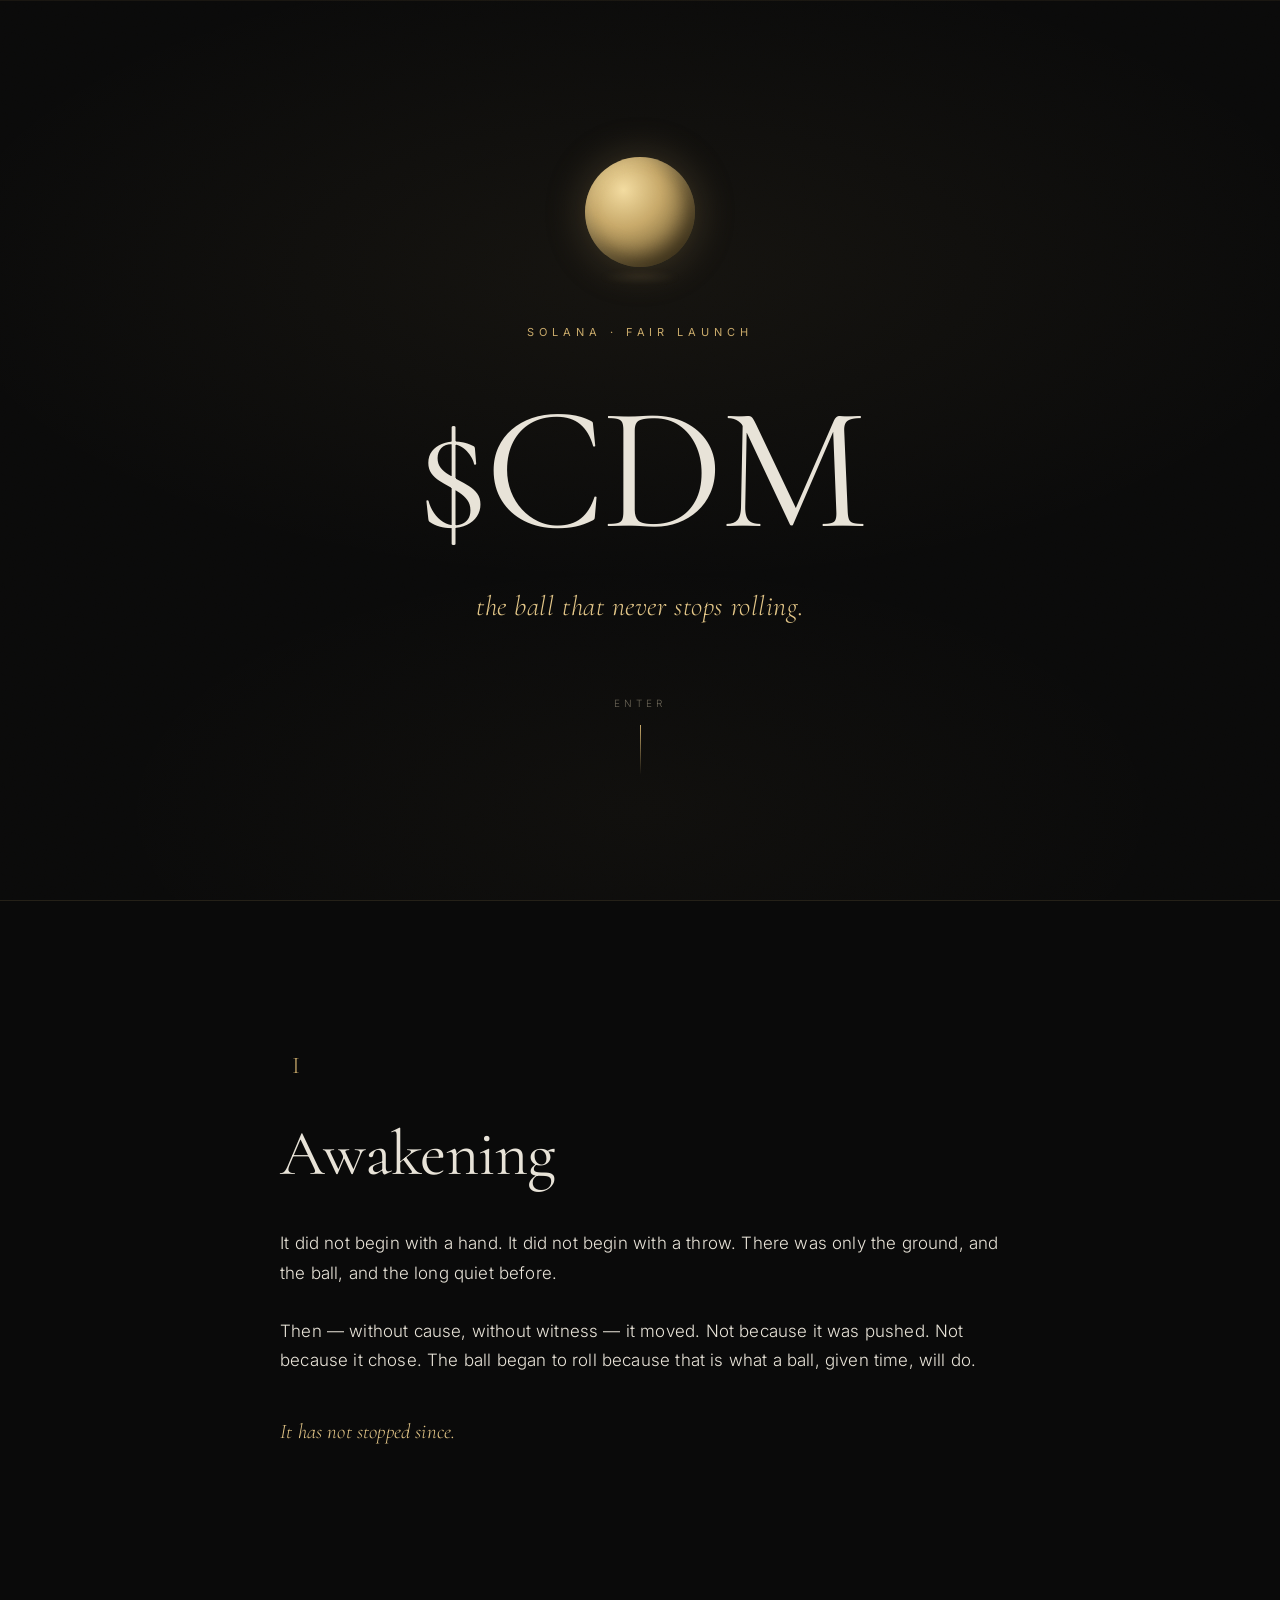
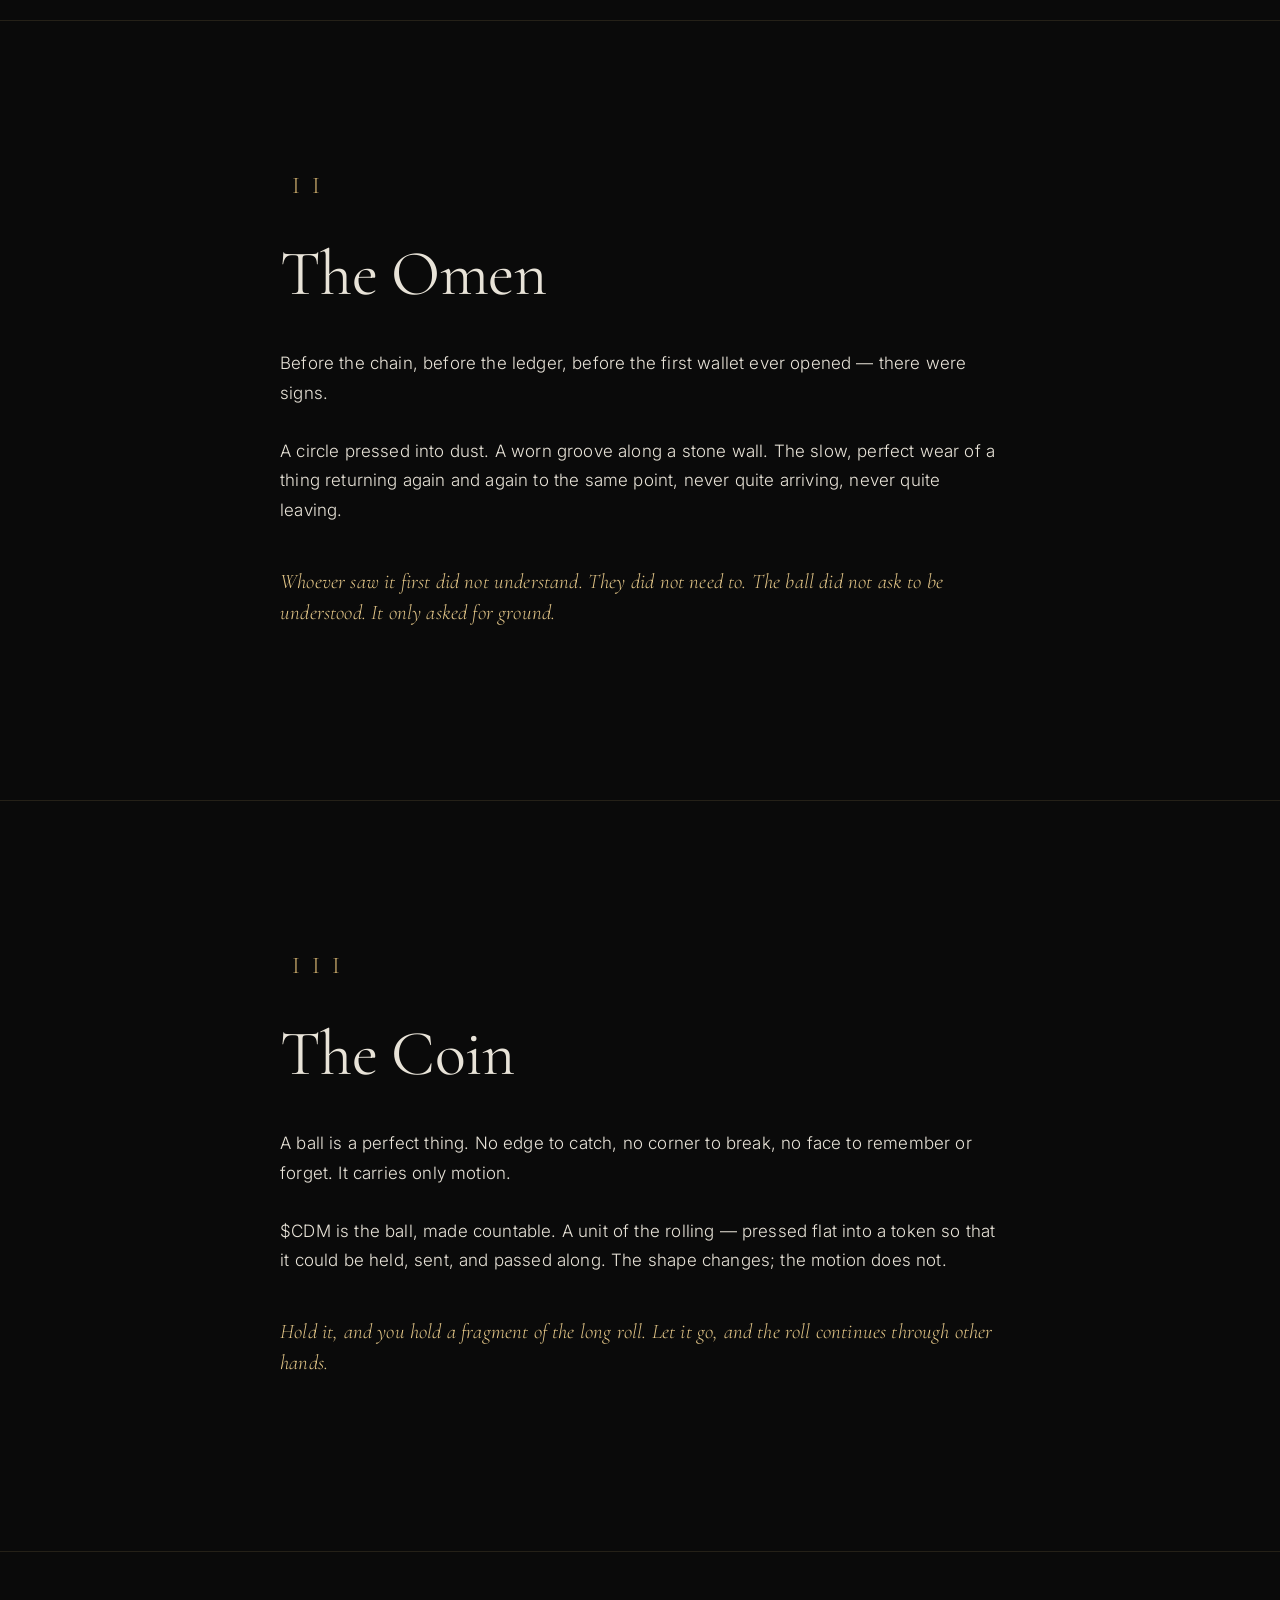
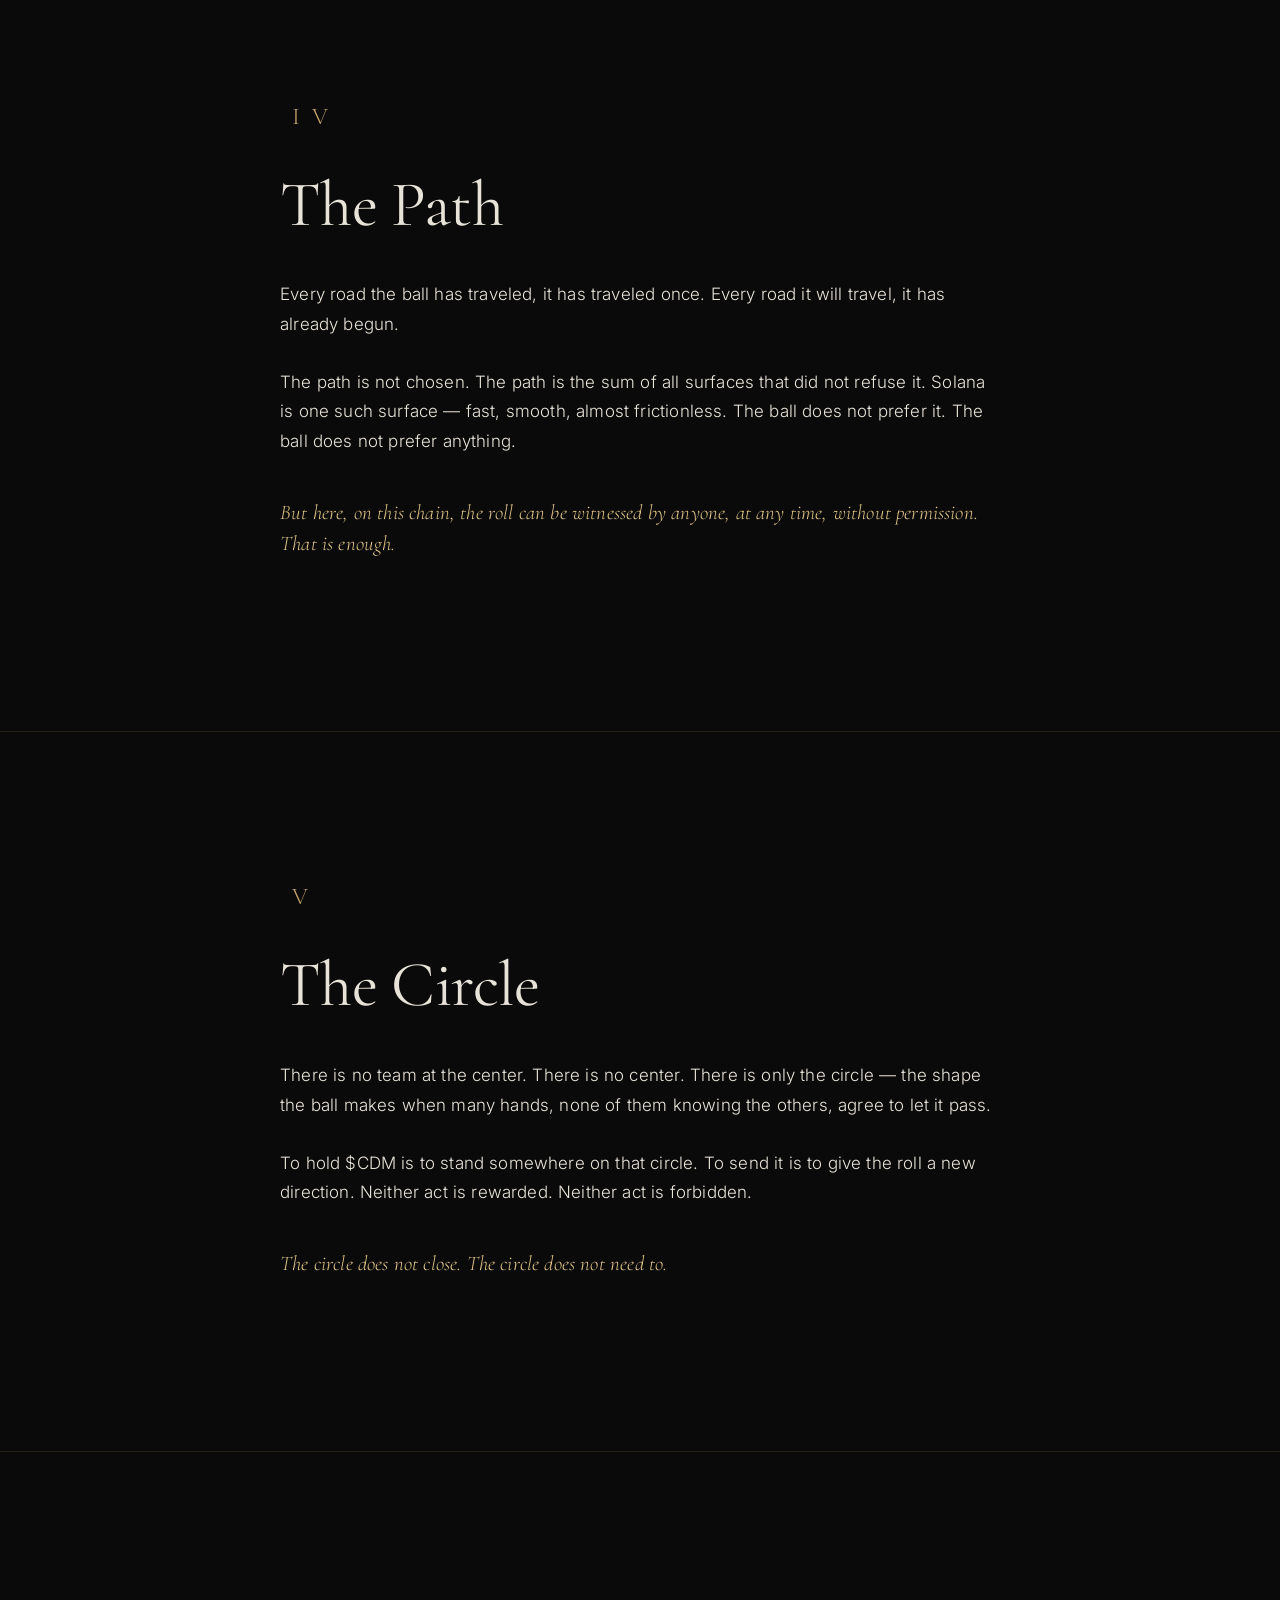
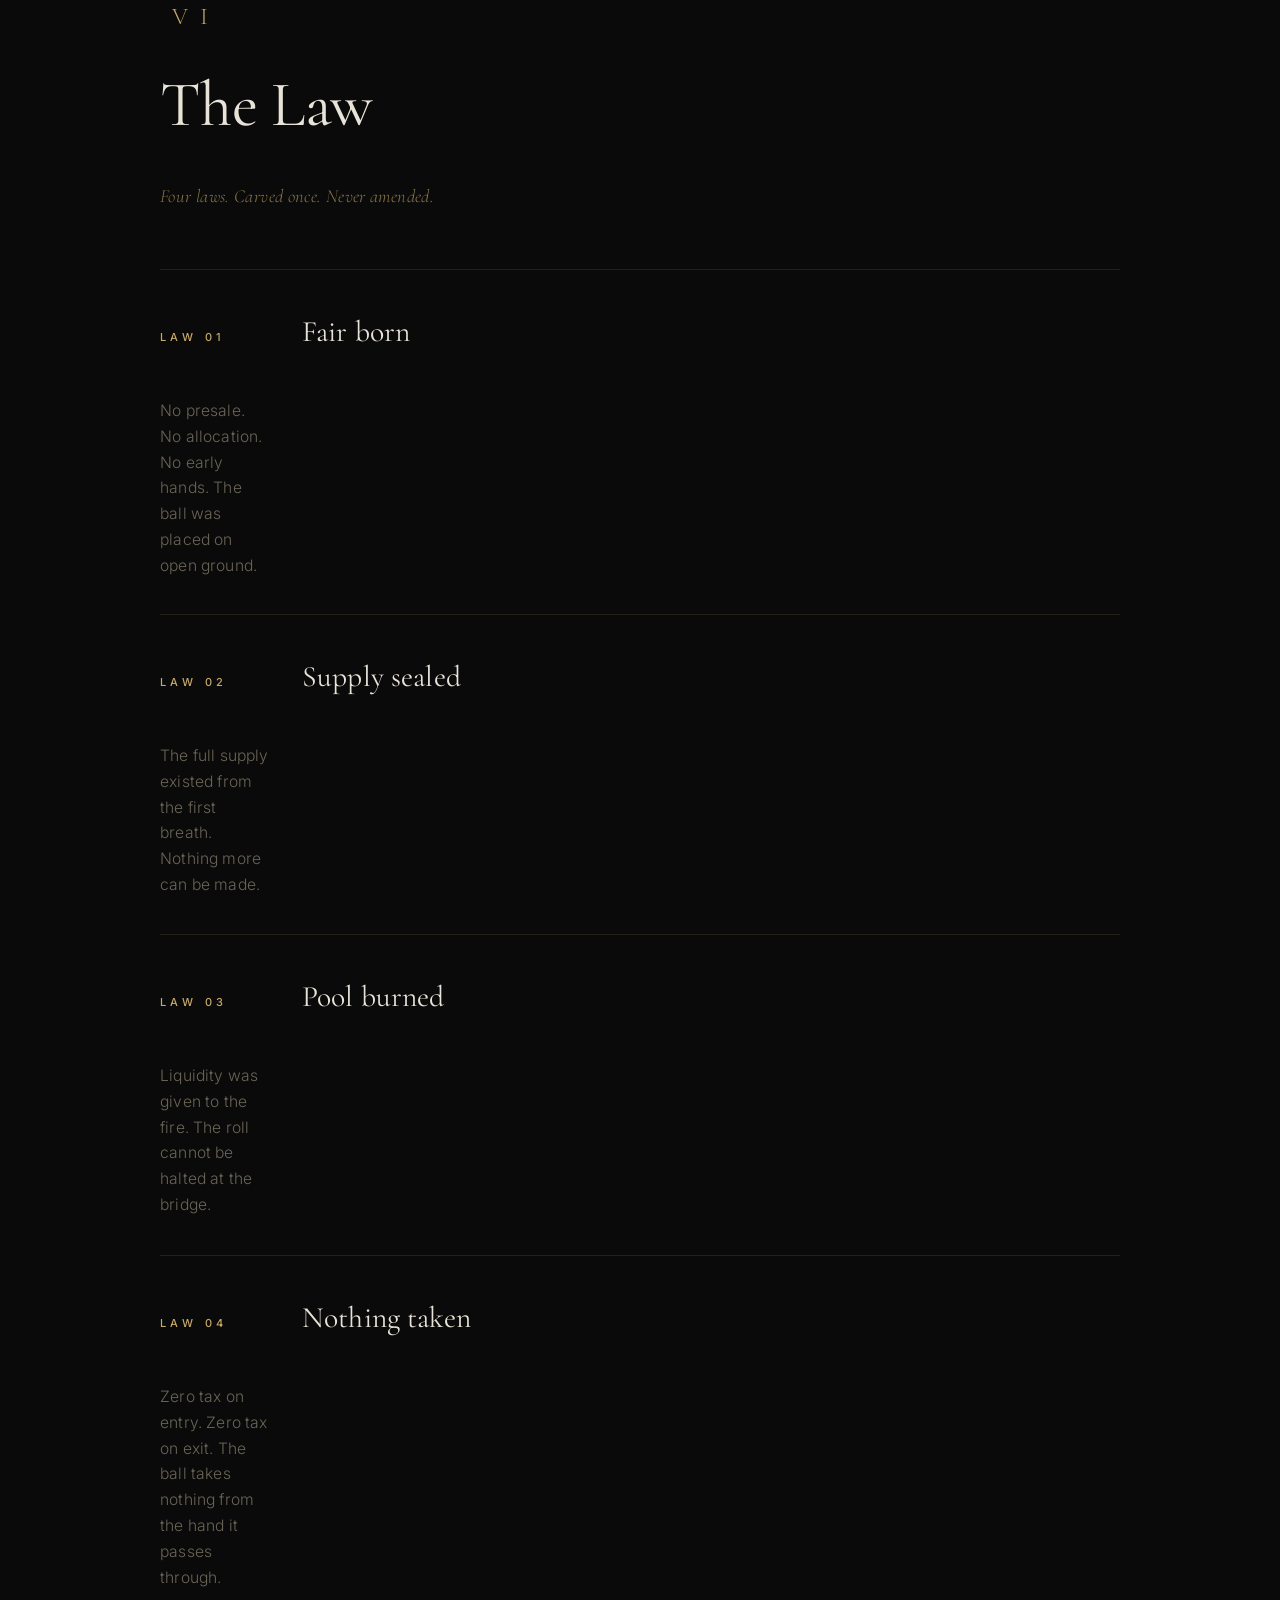
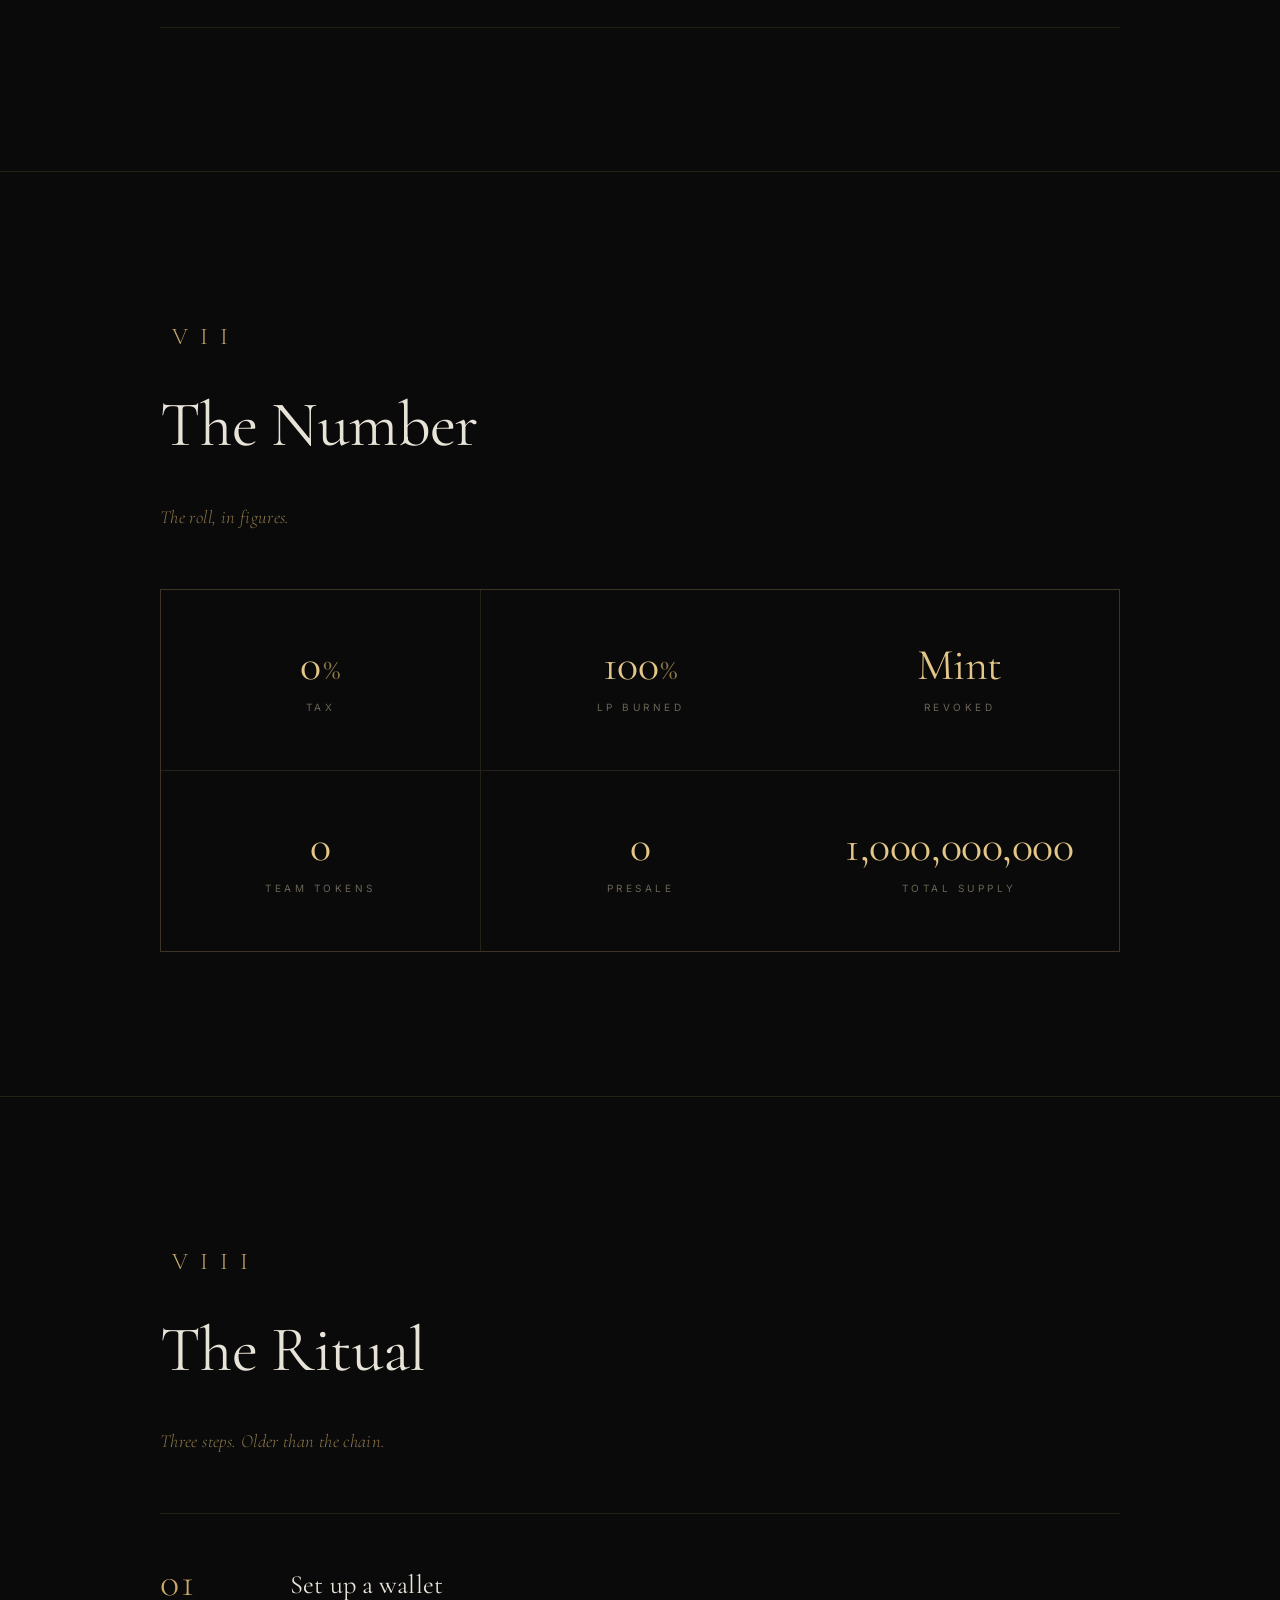
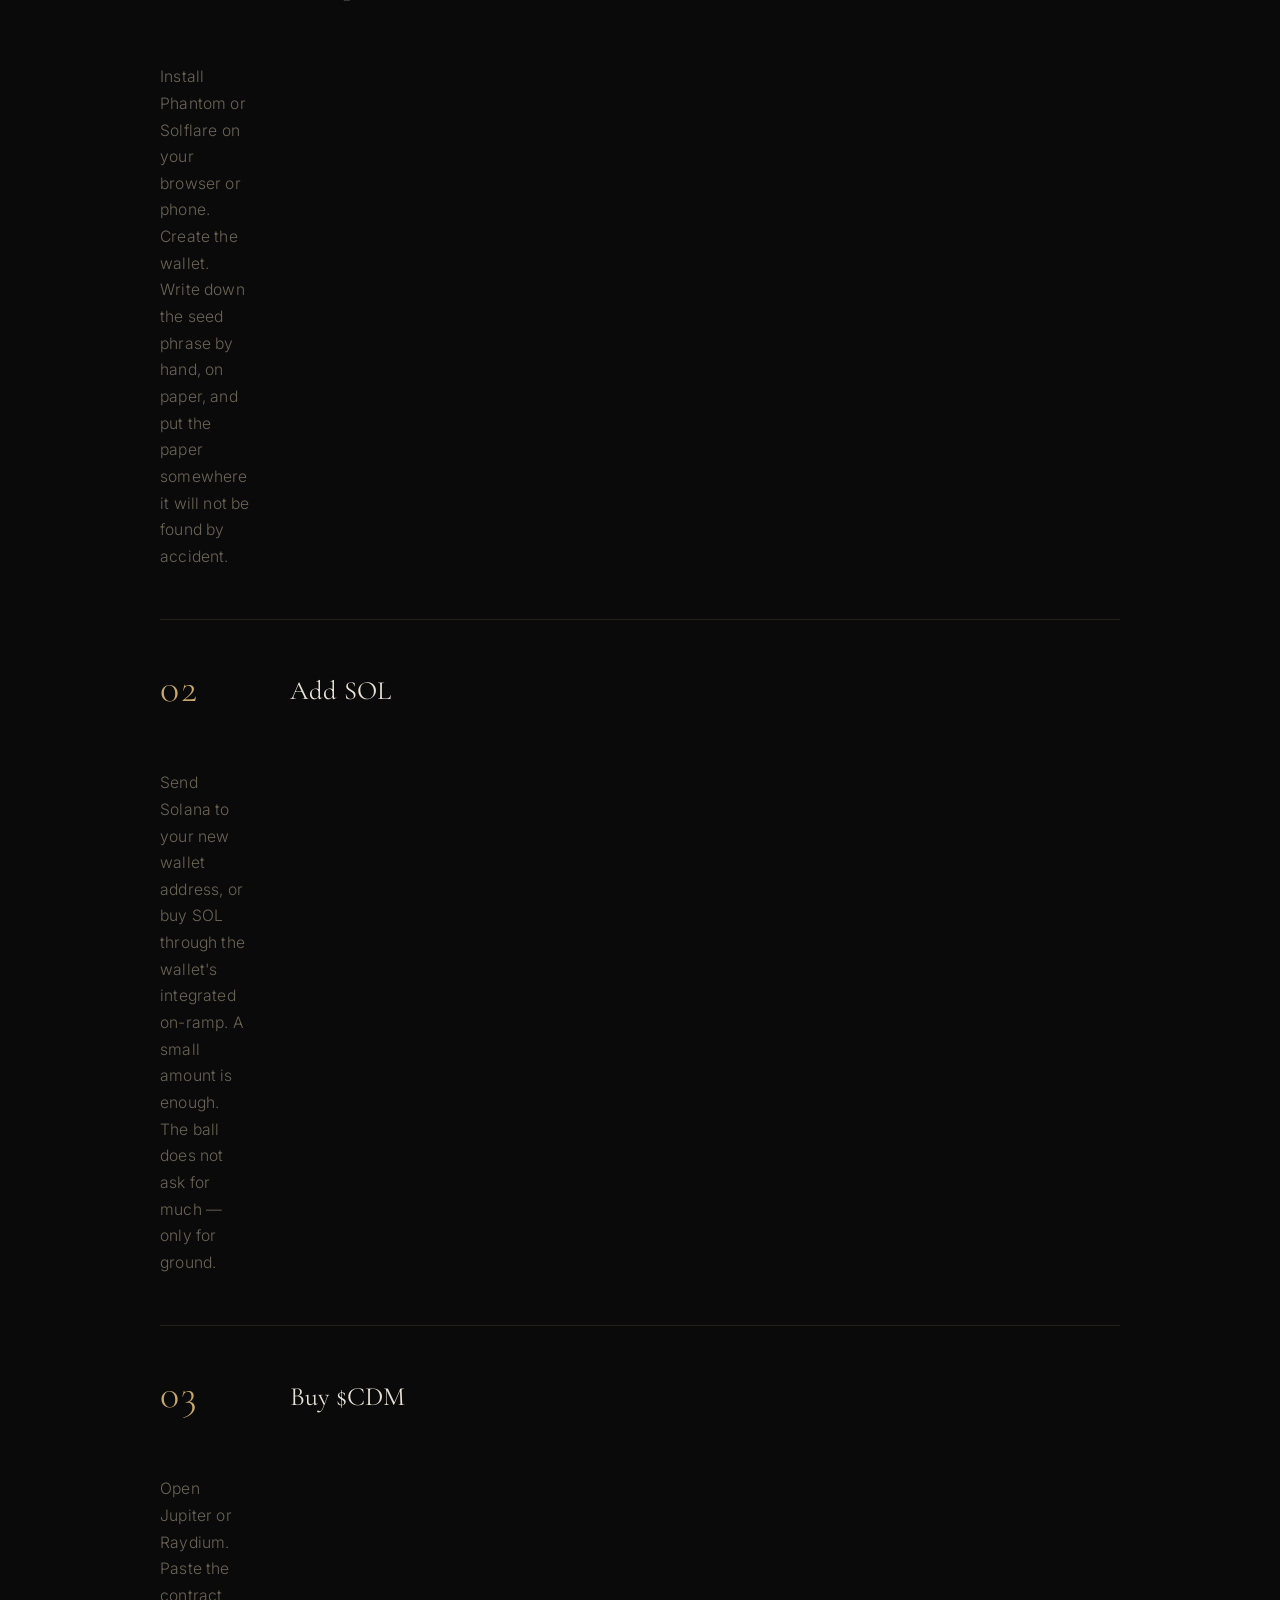
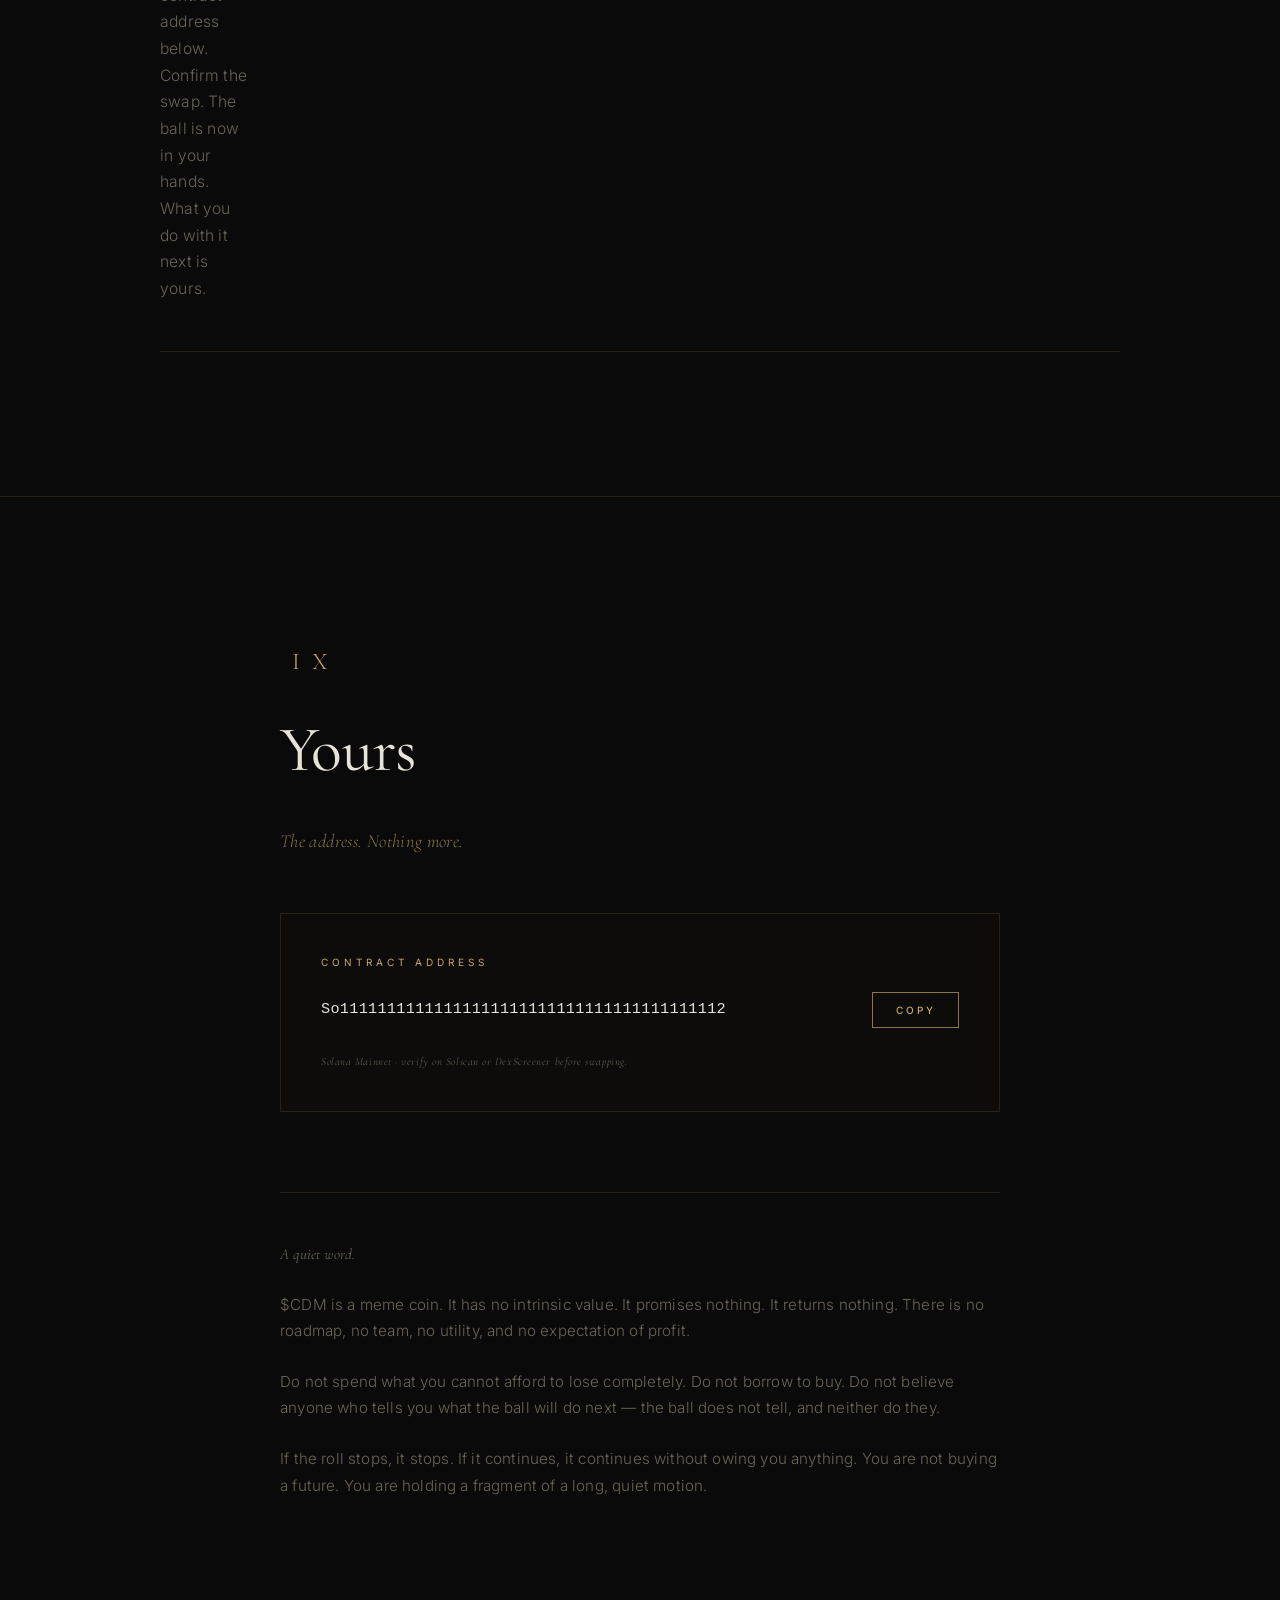
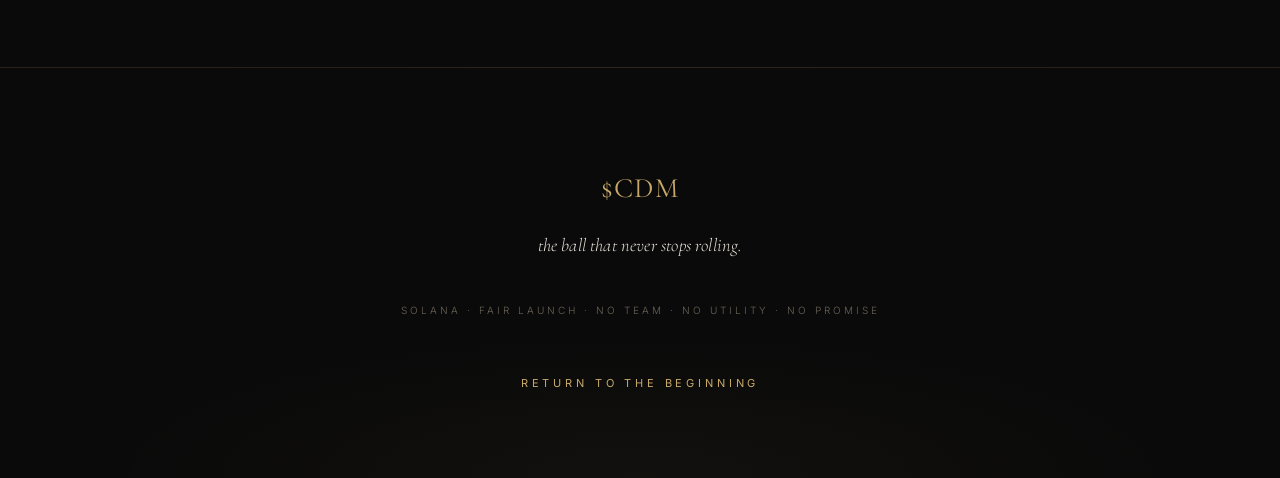
==== download/index.html @ 917524ee "d95f18fe-79b3-4b91-a36c-f4c8f8f8a1c2" ====
<!DOCTYPE html>
<html lang="en">
<head>
<meta charset="UTF-8" />
<meta name="viewport" content="width=device-width, initial-scale=1.0" />
<meta name="description" content="$CDM — the ball that never stops rolling. Solana. Fair launch." />
<title>$CDM — the ball that never stops rolling</title>
<link rel="preconnect" href="https://fonts.googleapis.com" />
<link rel="preconnect" href="https://fonts.gstatic.com" crossorigin />
<link href="https://fonts.googleapis.com/css2?family=Cormorant+Garamond:ital,wght@0,300;0,400;0,500;1,300;1,400&family=Inter:wght@300;400;500&display=swap" rel="stylesheet" />
<link rel="stylesheet" href="cdm.css" />
</head>
<body>

<!-- Grain overlay -->
<div class="grain" aria-hidden="true"></div>

<!-- Progress line -->
<div class="progress-line" aria-hidden="true"><span></span></div>

<!-- ============== HERO ============== -->
<header class="hero" id="top">
  <div class="hero-inner">
    <div class="ball-wrap" aria-hidden="true">
      <div class="ball"></div>
      <div class="ball-shadow"></div>
    </div>

    <p class="eyebrow fade-in">Solana &middot; Fair Launch</p>
    <h1 class="title fade-in">$CDM</h1>
    <p class="subtitle fade-in"><em>the ball that never stops rolling.</em></p>

    <a href="#chapter-1" class="scroll-cue fade-in" aria-label="Enter">
      <span>enter</span>
      <span class="line"></span>
    </a>
  </div>
</header>

<main>

  <!-- ============== I — AWAKENING ============== -->
  <section class="chapter" id="chapter-1">
    <div class="chapter-inner">
      <p class="numeral fade-in">I</p>
      <h2 class="chapter-title fade-in">Awakening</h2>
      <div class="prose fade-in">
        <p>It did not begin with a hand. It did not begin with a throw. There was only the ground, and the ball, and the long quiet before.</p>
        <p>Then — without cause, without witness — it moved. Not because it was pushed. Not because it chose. The ball began to roll because that is what a ball, given time, will do.</p>
        <p>It has not stopped since.</p>
      </div>
    </div>
  </section>

  <!-- ============== II — THE OMEN ============== -->
  <section class="chapter" id="chapter-2">
    <div class="chapter-inner">
      <p class="numeral fade-in">II</p>
      <h2 class="chapter-title fade-in">The Omen</h2>
      <div class="prose fade-in">
        <p>Before the chain, before the ledger, before the first wallet ever opened — there were signs.</p>
        <p>A circle pressed into dust. A worn groove along a stone wall. The slow, perfect wear of a thing returning again and again to the same point, never quite arriving, never quite leaving.</p>
        <p>Whoever saw it first did not understand. They did not need to. The ball did not ask to be understood. It only asked for ground.</p>
      </div>
    </div>
  </section>

  <!-- ============== III — THE COIN ============== -->
  <section class="chapter" id="chapter-3">
    <div class="chapter-inner">
      <p class="numeral fade-in">III</p>
      <h2 class="chapter-title fade-in">The Coin</h2>
      <div class="prose fade-in">
        <p>A ball is a perfect thing. No edge to catch, no corner to break, no face to remember or forget. It carries only motion.</p>
        <p>$CDM is the ball, made countable. A unit of the rolling — pressed flat into a token so that it could be held, sent, and passed along. The shape changes; the motion does not.</p>
        <p>Hold it, and you hold a fragment of the long roll. Let it go, and the roll continues through other hands.</p>
      </div>
    </div>
  </section>

  <!-- ============== IV — THE PATH ============== -->
  <section class="chapter" id="chapter-4">
    <div class="chapter-inner">
      <p class="numeral fade-in">IV</p>
      <h2 class="chapter-title fade-in">The Path</h2>
      <div class="prose fade-in">
        <p>Every road the ball has traveled, it has traveled once. Every road it will travel, it has already begun.</p>
        <p>The path is not chosen. The path is the sum of all surfaces that did not refuse it. Solana is one such surface — fast, smooth, almost frictionless. The ball does not prefer it. The ball does not prefer anything.</p>
        <p>But here, on this chain, the roll can be witnessed by anyone, at any time, without permission. That is enough.</p>
      </div>
    </div>
  </section>

  <!-- ============== V — THE CIRCLE ============== -->
  <section class="chapter" id="chapter-5">
    <div class="chapter-inner">
      <p class="numeral fade-in">V</p>
      <h2 class="chapter-title fade-in">The Circle</h2>
      <div class="prose fade-in">
        <p>There is no team at the center. There is no center. There is only the circle — the shape the ball makes when many hands, none of them knowing the others, agree to let it pass.</p>
        <p>To hold $CDM is to stand somewhere on that circle. To send it is to give the roll a new direction. Neither act is rewarded. Neither act is forbidden.</p>
        <p>The circle does not close. The circle does not need to.</p>
      </div>
    </div>
  </section>

  <!-- ============== VI — THE LAW ============== -->
  <section class="chapter chapter-law" id="chapter-6">
    <div class="chapter-inner">
      <p class="numeral fade-in">VI</p>
      <h2 class="chapter-title fade-in">The Law</h2>
      <p class="chapter-sub fade-in">Four laws. Carved once. Never amended.</p>

      <ol class="laws">
        <li class="law fade-in">
          <span class="law-num">LAW 01</span>
          <span class="law-name">Fair born</span>
          <span class="law-desc">No presale. No allocation. No early hands. The ball was placed on open ground.</span>
        </li>
        <li class="law fade-in">
          <span class="law-num">LAW 02</span>
          <span class="law-name">Supply sealed</span>
          <span class="law-desc">The full supply existed from the first breath. Nothing more can be made.</span>
        </li>
        <li class="law fade-in">
          <span class="law-num">LAW 03</span>
          <span class="law-name">Pool burned</span>
          <span class="law-desc">Liquidity was given to the fire. The roll cannot be halted at the bridge.</span>
        </li>
        <li class="law fade-in">
          <span class="law-num">LAW 04</span>
          <span class="law-name">Nothing taken</span>
          <span class="law-desc">Zero tax on entry. Zero tax on exit. The ball takes nothing from the hand it passes through.</span>
        </li>
      </ol>
    </div>
  </section>

  <!-- ============== VII — THE NUMBER ============== -->
  <section class="chapter chapter-numbers" id="chapter-7">
    <div class="chapter-inner">
      <p class="numeral fade-in">VII</p>
      <h2 class="chapter-title fade-in">The Number</h2>
      <p class="chapter-sub fade-in">The roll, in figures.</p>

      <div class="stats">
        <div class="stat fade-in">
          <span class="stat-value">0<span class="pct">%</span></span>
          <span class="stat-label">Tax</span>
        </div>
        <div class="stat fade-in">
          <span class="stat-value">100<span class="pct">%</span></span>
          <span class="stat-label">LP Burned</span>
        </div>
        <div class="stat fade-in">
          <span class="stat-value">Mint</span>
          <span class="stat-label">Revoked</span>
        </div>
        <div class="stat fade-in">
          <span class="stat-value">0</span>
          <span class="stat-label">Team Tokens</span>
        </div>
        <div class="stat fade-in">
          <span class="stat-value">0</span>
          <span class="stat-label">Presale</span>
        </div>
        <div class="stat fade-in">
          <span class="stat-value">1,000,000,000</span>
          <span class="stat-label">Total Supply</span>
        </div>
      </div>
    </div>
  </section>

  <!-- ============== VIII — THE RITUAL ============== -->
  <section class="chapter chapter-ritual" id="chapter-8">
    <div class="chapter-inner">
      <p class="numeral fade-in">VIII</p>
      <h2 class="chapter-title fade-in">The Ritual</h2>
      <p class="chapter-sub fade-in">Three steps. Older than the chain.</p>

      <ol class="ritual">
        <li class="step fade-in">
          <span class="step-num">01</span>
          <h3 class="step-title">Set up a wallet</h3>
          <p class="step-desc">Install Phantom or Solflare on your browser or phone. Create the wallet. Write down the seed phrase by hand, on paper, and put the paper somewhere it will not be found by accident.</p>
        </li>
        <li class="step fade-in">
          <span class="step-num">02</span>
          <h3 class="step-title">Add SOL</h3>
          <p class="step-desc">Send Solana to your new wallet address, or buy SOL through the wallet's integrated on-ramp. A small amount is enough. The ball does not ask for much — only for ground.</p>
        </li>
        <li class="step fade-in">
          <span class="step-num">03</span>
          <h3 class="step-title">Buy $CDM</h3>
          <p class="step-desc">Open Jupiter or Raydium. Paste the contract address below. Confirm the swap. The ball is now in your hands. What you do with it next is yours.</p>
        </li>
      </ol>
    </div>
  </section>

  <!-- ============== IX — YOURS ============== -->
  <section class="chapter chapter-yours" id="chapter-9">
    <div class="chapter-inner">
      <p class="numeral fade-in">IX</p>
      <h2 class="chapter-title fade-in">Yours</h2>
      <p class="chapter-sub fade-in">The address. Nothing more.</p>

      <div class="contract-block fade-in">
        <p class="contract-label">Contract Address</p>
        <div class="contract-row">
          <code id="contract-address">So11111111111111111111111111111111111111112</code>
          <button id="copy-btn" type="button" aria-label="Copy contract address">
            <span class="copy-label">copy</span>
            <span class="copy-done" aria-hidden="true">copied</span>
          </button>
        </div>
        <p class="contract-note">Solana Mainnet &middot; verify on Solscan or DexScreener before swapping.</p>
      </div>

      <div class="disclaimer fade-in">
        <p class="disclaimer-title">A quiet word.</p>
        <p>$CDM is a meme coin. It has no intrinsic value. It promises nothing. It returns nothing. There is no roadmap, no team, no utility, and no expectation of profit.</p>
        <p>Do not spend what you cannot afford to lose completely. Do not borrow to buy. Do not believe anyone who tells you what the ball will do next — the ball does not tell, and neither do they.</p>
        <p>If the roll stops, it stops. If it continues, it continues without owing you anything. You are not buying a future. You are holding a fragment of a long, quiet motion.</p>
      </div>
    </div>
  </section>

</main>

<footer class="footer">
  <div class="footer-inner">
    <p class="footer-ball" aria-hidden="true">$CDM</p>
    <p class="footer-line">the ball that never stops rolling.</p>
    <p class="footer-meta">Solana &middot; Fair Launch &middot; No Team &middot; No Utility &middot; No Promise</p>
    <a href="#top" class="back-to-top">return to the beginning</a>
  </div>
</footer>

<script src="cdm.js"></script>
</body>
</html>
---- download/cdm.css ----
/* =========================================================
   $CDM — the ball that never stops rolling
   Stylesheet
   Palette:
     --bg:       #0a0a0a   near-black
     --bg-soft:  #121110   faint warm black
     --gold:     #c8a96a   soft amber
     --gold-soft:#8a7548   muted gold for body
     --text:     #e8e3d8   warm white
     --text-dim: #6b6557   faded text
   ========================================================= */

:root {
  --bg:        #0a0a0a;
  --bg-soft:   #121110;
  --gold:      #c8a96a;
  --gold-soft: #8a7548;
  --gold-bright:#e3c688;
  --text:      #e8e3d8;
  --text-dim:  #6b6557;
  --rule:      rgba(200, 169, 106, 0.14);

  --font-display: "Cormorant Garamond", "Times New Roman", serif;
  --font-body:    "Inter", -apple-system, BlinkMacSystemFont, sans-serif;

  --max-w: 720px;
  --max-w-wide: 960px;
}

* { box-sizing: border-box; margin: 0; padding: 0; }

html { scroll-behavior: smooth; }

body {
  background-color: var(--bg);
  color: var(--text);
  font-family: var(--font-body);
  font-weight: 300;
  font-size: 17px;
  line-height: 1.75;
  letter-spacing: 0.01em;
  -webkit-font-smoothing: antialiased;
  -moz-osx-font-smoothing: grayscale;
  text-rendering: optimizeLegibility;
  overflow-x: hidden;
}

::selection {
  background: rgba(200, 169, 106, 0.25);
  color: var(--gold-bright);
}

/* ===== Grain overlay ===== */
.grain {
  position: fixed;
  inset: 0;
  pointer-events: none;
  z-index: 100;
  opacity: 0.06;
  mix-blend-mode: overlay;
  background-image: url("data:image/svg+xml;utf8,<svg xmlns='http://www.w3.org/2000/svg' width='200' height='200'><filter id='n'><feTurbulence type='fractalNoise' baseFrequency='0.9' numOctaves='3' stitchTiles='stitch'/><feColorMatrix values='0 0 0 0 0.78 0 0 0 0 0.66 0 0 0 0 0.41 0 0 0 0.5 0'/></filter><rect width='100%25' height='100%25' filter='url(%23n)'/></svg>");
  background-size: 200px 200px;
}

/* ===== Progress line ===== */
.progress-line {
  position: fixed;
  top: 0;
  left: 0;
  width: 100%;
  height: 1px;
  background: rgba(200, 169, 106, 0.08);
  z-index: 99;
}
.progress-line span {
  display: block;
  height: 100%;
  width: 0%;
  background: var(--gold);
  transition: width 0.15s linear;
}

/* =========================================================
   HERO
   ========================================================= */
.hero {
  min-height: 100vh;
  display: flex;
  align-items: center;
  justify-content: center;
  text-align: center;
  padding: 6rem 1.5rem 4rem;
  position: relative;
  background:
    radial-gradient(ellipse 80% 50% at 50% 30%, rgba(200, 169, 106, 0.06) 0%, transparent 70%),
    radial-gradient(ellipse 60% 40% at 50% 90%, rgba(200, 169, 106, 0.03) 0%, transparent 70%);
}

.hero-inner {
  max-width: var(--max-w);
  width: 100%;
}

.ball-wrap {
  position: relative;
  width: 110px;
  height: 110px;
  margin: 0 auto 3.5rem;
}

.ball {
  position: absolute;
  inset: 0;
  border-radius: 50%;
  background:
    radial-gradient(circle at 35% 30%, #f3dca0 0%, #c8a96a 35%, #6e5a30 80%, #2a2114 100%);
  box-shadow:
    0 0 40px rgba(200, 169, 106, 0.25),
    inset -8px -10px 20px rgba(0, 0, 0, 0.5),
    inset 4px 4px 12px rgba(243, 220, 160, 0.3);
  animation: ballPulse 6s ease-in-out infinite;
}

.ball-shadow {
  position: absolute;
  bottom: -14px;
  left: 50%;
  transform: translateX(-50%);
  width: 80px;
  height: 8px;
  border-radius: 50%;
  background: radial-gradient(ellipse, rgba(200, 169, 106, 0.18) 0%, transparent 70%);
  filter: blur(3px);
  animation: shadowPulse 6s ease-in-out infinite;
}

@keyframes ballPulse {
  0%, 100% { transform: translateY(0); box-shadow: 0 0 40px rgba(200, 169, 106, 0.25), inset -8px -10px 20px rgba(0,0,0,0.5), inset 4px 4px 12px rgba(243,220,160,0.3); }
  50%      { transform: translateY(-3px); box-shadow: 0 0 60px rgba(200, 169, 106, 0.4), inset -8px -10px 20px rgba(0,0,0,0.5), inset 4px 4px 12px rgba(243,220,160,0.3); }
}

@keyframes shadowPulse {
  0%, 100% { opacity: 0.5; transform: translateX(-50%) scale(1); }
  50%      { opacity: 0.3; transform: translateX(-50%) scale(0.85); }
}

.eyebrow {
  font-family: var(--font-body);
  font-size: 11px;
  font-weight: 400;
  letter-spacing: 0.45em;
  text-transform: uppercase;
  color: var(--gold);
  margin-bottom: 2.5rem;
}

.title {
  font-family: var(--font-display);
  font-weight: 400;
  font-size: clamp(5rem, 18vw, 11rem);
  line-height: 1;
  letter-spacing: -0.02em;
  color: var(--text);
  margin-bottom: 1.5rem;
}

.subtitle {
  font-family: var(--font-display);
  font-style: italic;
  font-weight: 300;
  font-size: clamp(1.25rem, 3vw, 1.75rem);
  color: var(--gold-bright);
  letter-spacing: 0.02em;
}

.scroll-cue {
  display: inline-flex;
  flex-direction: column;
  align-items: center;
  gap: 0.75rem;
  margin-top: 4rem;
  text-decoration: none;
  color: var(--text-dim);
  font-size: 10px;
  letter-spacing: 0.4em;
  text-transform: uppercase;
  transition: color 0.4s ease;
}
.scroll-cue:hover { color: var(--gold); }
.scroll-cue .line {
  display: block;
  width: 1px;
  height: 50px;
  background: linear-gradient(to bottom, var(--gold) 0%, transparent 100%);
  animation: lineDrop 2.5s ease-in-out infinite;
}
@keyframes lineDrop {
  0%, 100% { transform: scaleY(1); transform-origin: top; opacity: 1; }
  50%      { transform: scaleY(0.4); transform-origin: top; opacity: 0.4; }
}

/* =========================================================
   CHAPTERS
   ========================================================= */
.chapter {
  padding: 9rem 1.5rem;
  position: relative;
  border-top: 1px solid var(--rule);
}

.chapter-inner {
  max-width: var(--max-w);
  margin: 0 auto;
}

.numeral {
  font-family: var(--font-display);
  font-weight: 300;
  font-size: 1.5rem;
  letter-spacing: 0.5em;
  color: var(--gold);
  margin-bottom: 2rem;
  text-indent: 0.5em;
}

.chapter-title {
  font-family: var(--font-display);
  font-weight: 400;
  font-size: clamp(2.5rem, 6vw, 4rem);
  line-height: 1.1;
  letter-spacing: -0.01em;
  color: var(--text);
  margin-bottom: 2.5rem;
}

.chapter-sub {
  font-family: var(--font-display);
  font-style: italic;
  font-weight: 300;
  font-size: 1.15rem;
  color: var(--gold-soft);
  margin-bottom: 3.5rem;
  letter-spacing: 0.02em;
}

.prose p {
  margin-bottom: 1.75rem;
  color: var(--text);
}
.prose p:last-child {
  color: var(--gold-bright);
  font-style: italic;
  font-family: var(--font-display);
  font-size: 1.3rem;
  line-height: 1.5;
  margin-top: 2.5rem;
}

/* =========================================================
   VI — THE LAW
   ========================================================= */
.chapter-law .chapter-inner { max-width: var(--max-w-wide); }

.laws {
  list-style: none;
  margin-top: 1rem;
}

.law {
  display: grid;
  grid-template-columns: 110px 1fr;
  gap: 2rem;
  align-items: baseline;
  padding: 2.25rem 0;
  border-top: 1px solid var(--rule);
}
.law:last-child { border-bottom: 1px solid var(--rule); }

.law-num {
  font-family: var(--font-body);
  font-size: 11px;
  font-weight: 500;
  letter-spacing: 0.4em;
  color: var(--gold);
  text-transform: uppercase;
}

.law-name {
  display: block;
  font-family: var(--font-display);
  font-weight: 400;
  font-size: 1.85rem;
  color: var(--text);
  margin-bottom: 0.5rem;
  letter-spacing: 0.005em;
}

.law-desc {
  display: block;
  font-size: 0.98rem;
  line-height: 1.65;
  color: var(--text-dim);
  font-weight: 300;
}

/* =========================================================
   VII — THE NUMBER
   ========================================================= */
.chapter-numbers .chapter-inner { max-width: var(--max-w-wide); }

.stats {
  display: grid;
  grid-template-columns: repeat(3, 1fr);
  gap: 1px;
  background: var(--rule);
  margin-top: 1rem;
  border: 1px solid var(--rule);
}

.stat {
  background: var(--bg);
  padding: 3rem 1.5rem;
  text-align: center;
  display: flex;
  flex-direction: column;
  justify-content: center;
  align-items: center;
  gap: 0.75rem;
  min-height: 180px;
}

.stat-value {
  font-family: var(--font-display);
  font-weight: 400;
  font-size: clamp(1.75rem, 4vw, 2.75rem);
  color: var(--gold-bright);
  line-height: 1;
  letter-spacing: -0.01em;
}
.stat-value .pct {
  font-size: 0.7em;
  color: var(--gold-soft);
  margin-left: 2px;
}

.stat-label {
  font-size: 10px;
  font-weight: 400;
  letter-spacing: 0.35em;
  text-transform: uppercase;
  color: var(--text-dim);
}

/* =========================================================
   VIII — THE RITUAL
   ========================================================= */
.chapter-ritual .chapter-inner { max-width: var(--max-w-wide); }

.ritual {
  list-style: none;
  margin-top: 1rem;
}

.step {
  display: grid;
  grid-template-columns: 90px 1fr;
  gap: 2.5rem;
  padding: 3rem 0;
  border-top: 1px solid var(--rule);
  align-items: start;
}
.step:last-child { border-bottom: 1px solid var(--rule); }

.step-num {
  font-family: var(--font-display);
  font-weight: 300;
  font-size: 2.5rem;
  color: var(--gold);
  line-height: 1;
  letter-spacing: 0.05em;
}

.step-title {
  font-family: var(--font-display);
  font-weight: 400;
  font-size: 1.65rem;
  color: var(--text);
  margin-bottom: 1rem;
  letter-spacing: 0.005em;
}

.step-desc {
  font-size: 0.98rem;
  line-height: 1.7;
  color: var(--text-dim);
  max-width: 540px;
}

/* =========================================================
   IX — YOURS
   ========================================================= */
.chapter-yours .chapter-inner { max-width: var(--max-w); }

.contract-block {
  margin: 1rem 0 4rem;
  padding: 2.5rem;
  border: 1px solid var(--rule);
  background: rgba(200, 169, 106, 0.02);
}

.contract-label {
  font-size: 10px;
  font-weight: 400;
  letter-spacing: 0.4em;
  text-transform: uppercase;
  color: var(--gold);
  margin-bottom: 1.25rem;
}

.contract-row {
  display: flex;
  align-items: center;
  gap: 1rem;
  flex-wrap: wrap;
}

#contract-address {
  flex: 1 1 auto;
  font-family: "Courier New", monospace;
  font-size: 0.95rem;
  color: var(--text);
  letter-spacing: 0.02em;
  word-break: break-all;
  background: transparent;
}

#copy-btn {
  flex: 0 0 auto;
  background: transparent;
  border: 1px solid var(--gold-soft);
  color: var(--gold);
  font-family: var(--font-body);
  font-size: 10px;
  font-weight: 500;
  letter-spacing: 0.3em;
  text-transform: uppercase;
  padding: 0.7rem 1.4rem;
  cursor: pointer;
  transition: all 0.3s ease;
  position: relative;
  overflow: hidden;
}
#copy-btn:hover {
  background: rgba(200, 169, 106, 0.08);
  border-color: var(--gold);
  color: var(--gold-bright);
}
#copy-btn .copy-done {
  display: none;
  color: var(--gold-bright);
}
#copy-btn.copied .copy-label { display: none; }
#copy-btn.copied .copy-done { display: inline; }

.contract-note {
  margin-top: 1.5rem;
  font-size: 11px;
  letter-spacing: 0.05em;
  color: var(--text-dim);
  font-style: italic;
  font-family: var(--font-display);
}

.disclaimer {
  margin-top: 5rem;
  padding-top: 3rem;
  border-top: 1px solid var(--rule);
}

.disclaimer-title {
  font-family: var(--font-display);
  font-style: italic;
  font-weight: 400;
  font-size: 1.5rem;
  color: var(--gold-bright);
  margin-bottom: 1.75rem;
}

.disclaimer p {
  font-size: 0.95rem;
  line-height: 1.75;
  color: var(--text-dim);
  margin-bottom: 1.5rem;
}

/* =========================================================
   FOOTER
   ========================================================= */
.footer {
  padding: 6rem 1.5rem 5rem;
  text-align: center;
  border-top: 1px solid var(--rule);
  background:
    radial-gradient(ellipse 60% 50% at 50% 100%, rgba(200, 169, 106, 0.04) 0%, transparent 70%);
}

.footer-inner {
  max-width: var(--max-w);
  margin: 0 auto;
}

.footer-ball {
  font-family: var(--font-display);
  font-weight: 400;
  font-size: 1.75rem;
  color: var(--gold);
  letter-spacing: 0.05em;
  margin-bottom: 1rem;
}

.footer-line {
  font-family: var(--font-display);
  font-style: italic;
  font-weight: 300;
  font-size: 1.15rem;
  color: var(--text);
  margin-bottom: 2.5rem;
}

.footer-meta {
  font-size: 10px;
  letter-spacing: 0.3em;
  text-transform: uppercase;
  color: var(--text-dim);
  margin-bottom: 3rem;
}

.back-to-top {
  display: inline-block;
  font-family: var(--font-body);
  font-size: 11px;
  font-weight: 400;
  letter-spacing: 0.35em;
  text-transform: uppercase;
  color: var(--gold);
  text-decoration: none;
  padding-bottom: 4px;
  border-bottom: 1px solid transparent;
  transition: border-color 0.3s ease;
}
.back-to-top:hover { border-bottom-color: var(--gold); }

/* =========================================================
   SCROLL ANIMATIONS
   ========================================================= */
.fade-in {
  opacity: 0;
  transform: translateY(24px);
  transition:
    opacity 1.2s cubic-bezier(0.22, 1, 0.36, 1),
    transform 1.2s cubic-bezier(0.22, 1, 0.36, 1);
  will-change: opacity, transform;
}
.fade-in.visible {
  opacity: 1;
  transform: translateY(0);
}

/* Stagger children slightly */
.chapter .fade-in:nth-child(2) { transition-delay: 0.08s; }
.chapter .fade-in:nth-child(3) { transition-delay: 0.16s; }
.chapter .fade-in:nth-child(4) { transition-delay: 0.24s; }

.laws .fade-in,
.stats .fade-in,
.ritual .fade-in {
  transition-delay: 0s;
}

/* =========================================================
   RESPONSIVE
   ========================================================= */
@media (max-width: 768px) {
  body { font-size: 16px; }

  .chapter { padding: 6rem 1.25rem; }

  .ball-wrap { width: 90px; height: 90px; margin-bottom: 2.5rem; }

  .eyebrow { font-size: 10px; letter-spacing: 0.35em; margin-bottom: 2rem; }
  .title { font-size: clamp(4rem, 22vw, 7rem); }

  .stats { grid-template-columns: repeat(2, 1fr); }
  .stat { min-height: 150px; padding: 2rem 1rem; }

  .law {
    grid-template-columns: 1fr;
    gap: 0.75rem;
    padding: 1.75rem 0;
  }
  .law-name { font-size: 1.5rem; }

  .step {
    grid-template-columns: 1fr;
    gap: 1rem;
    padding: 2.25rem 0;
  }
  .step-num { font-size: 2rem; }

  .contract-block { padding: 1.75rem; }
  #contract-address { font-size: 0.85rem; }
  #copy-btn { width: 100%; margin-top: 0.5rem; }
}

@media (max-width: 480px) {
  .stats { grid-template-columns: 1fr; }
  .numeral { font-size: 1.25rem; letter-spacing: 0.4em; }
  .chapter-title { font-size: 2.25rem; }
}

/* ===== Reduced motion ===== */
@media (prefers-reduced-motion: reduce) {
  *, *::before, *::after {
    animation-duration: 0.01ms !important;
    animation-iteration-count: 1 !important;
    transition-duration: 0.01ms !important;
  }
  .fade-in { opacity: 1; transform: none; }
  html { scroll-behavior: auto; }
}
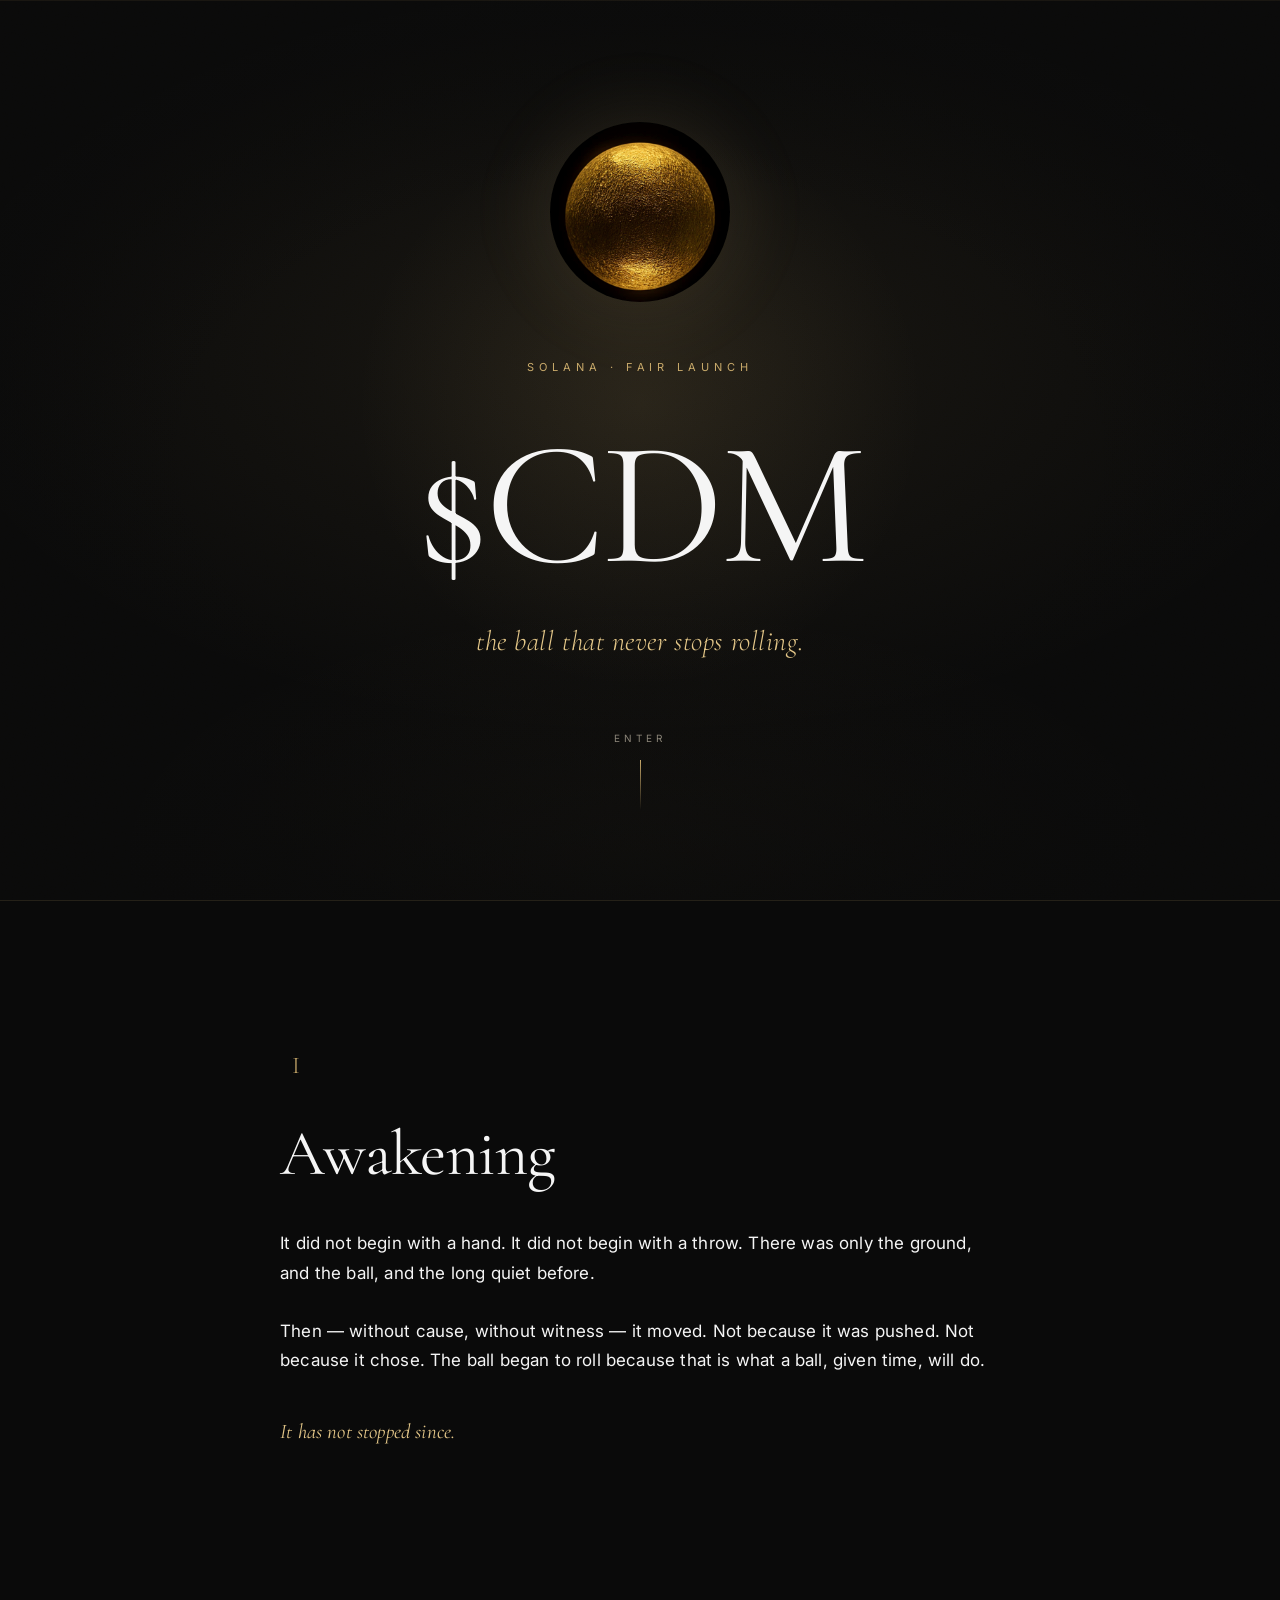
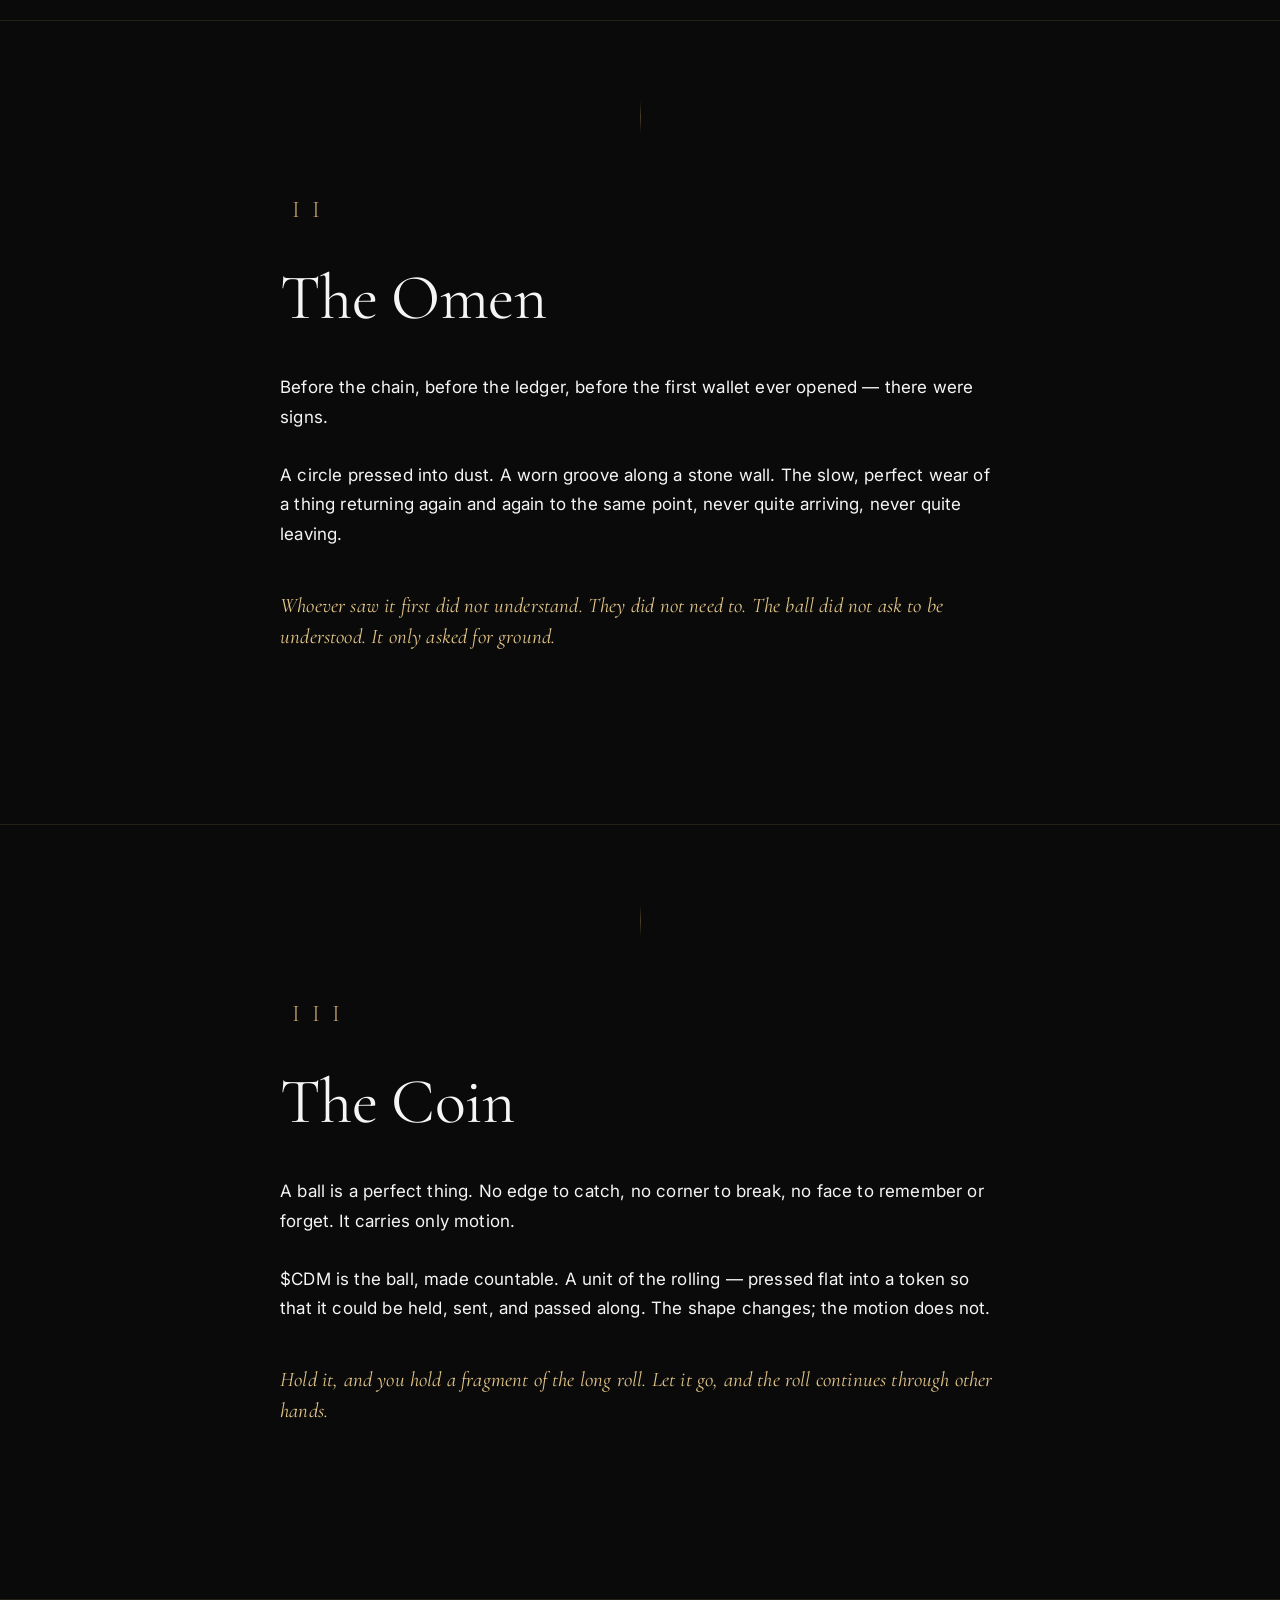
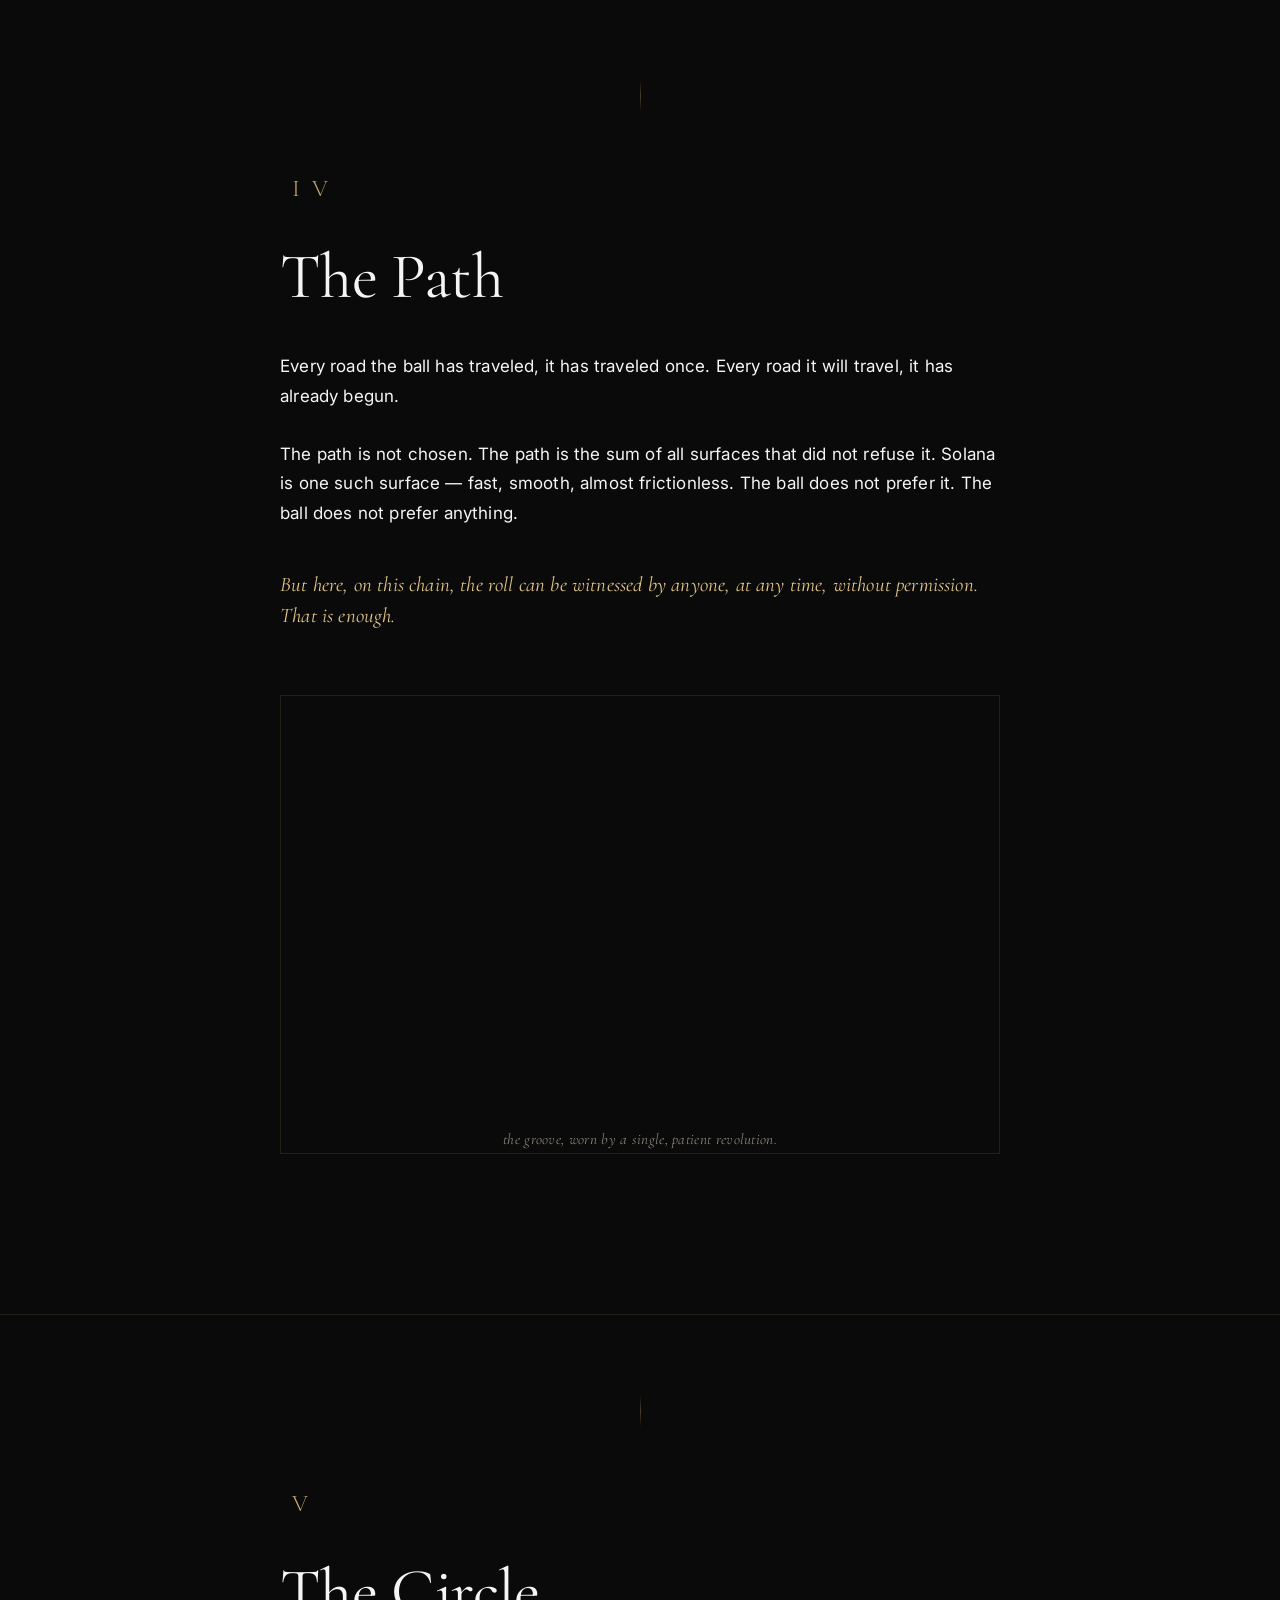
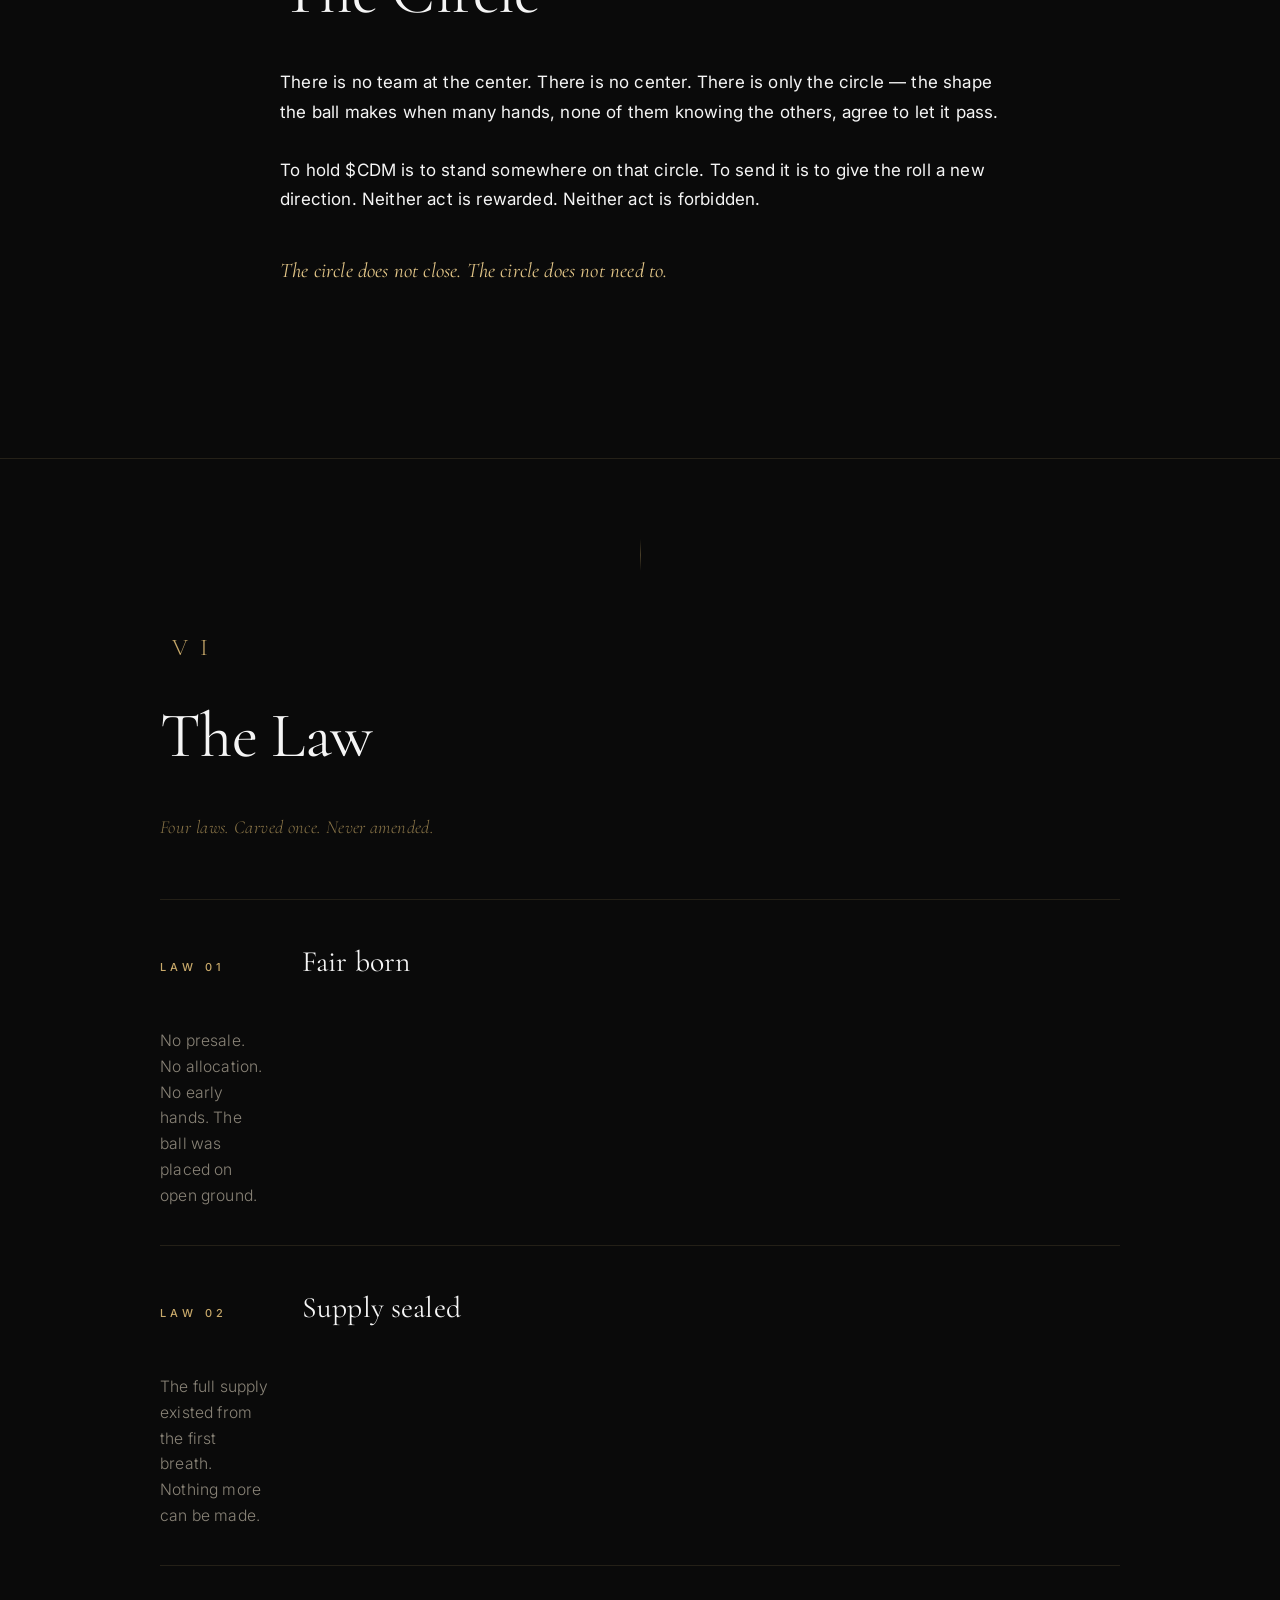
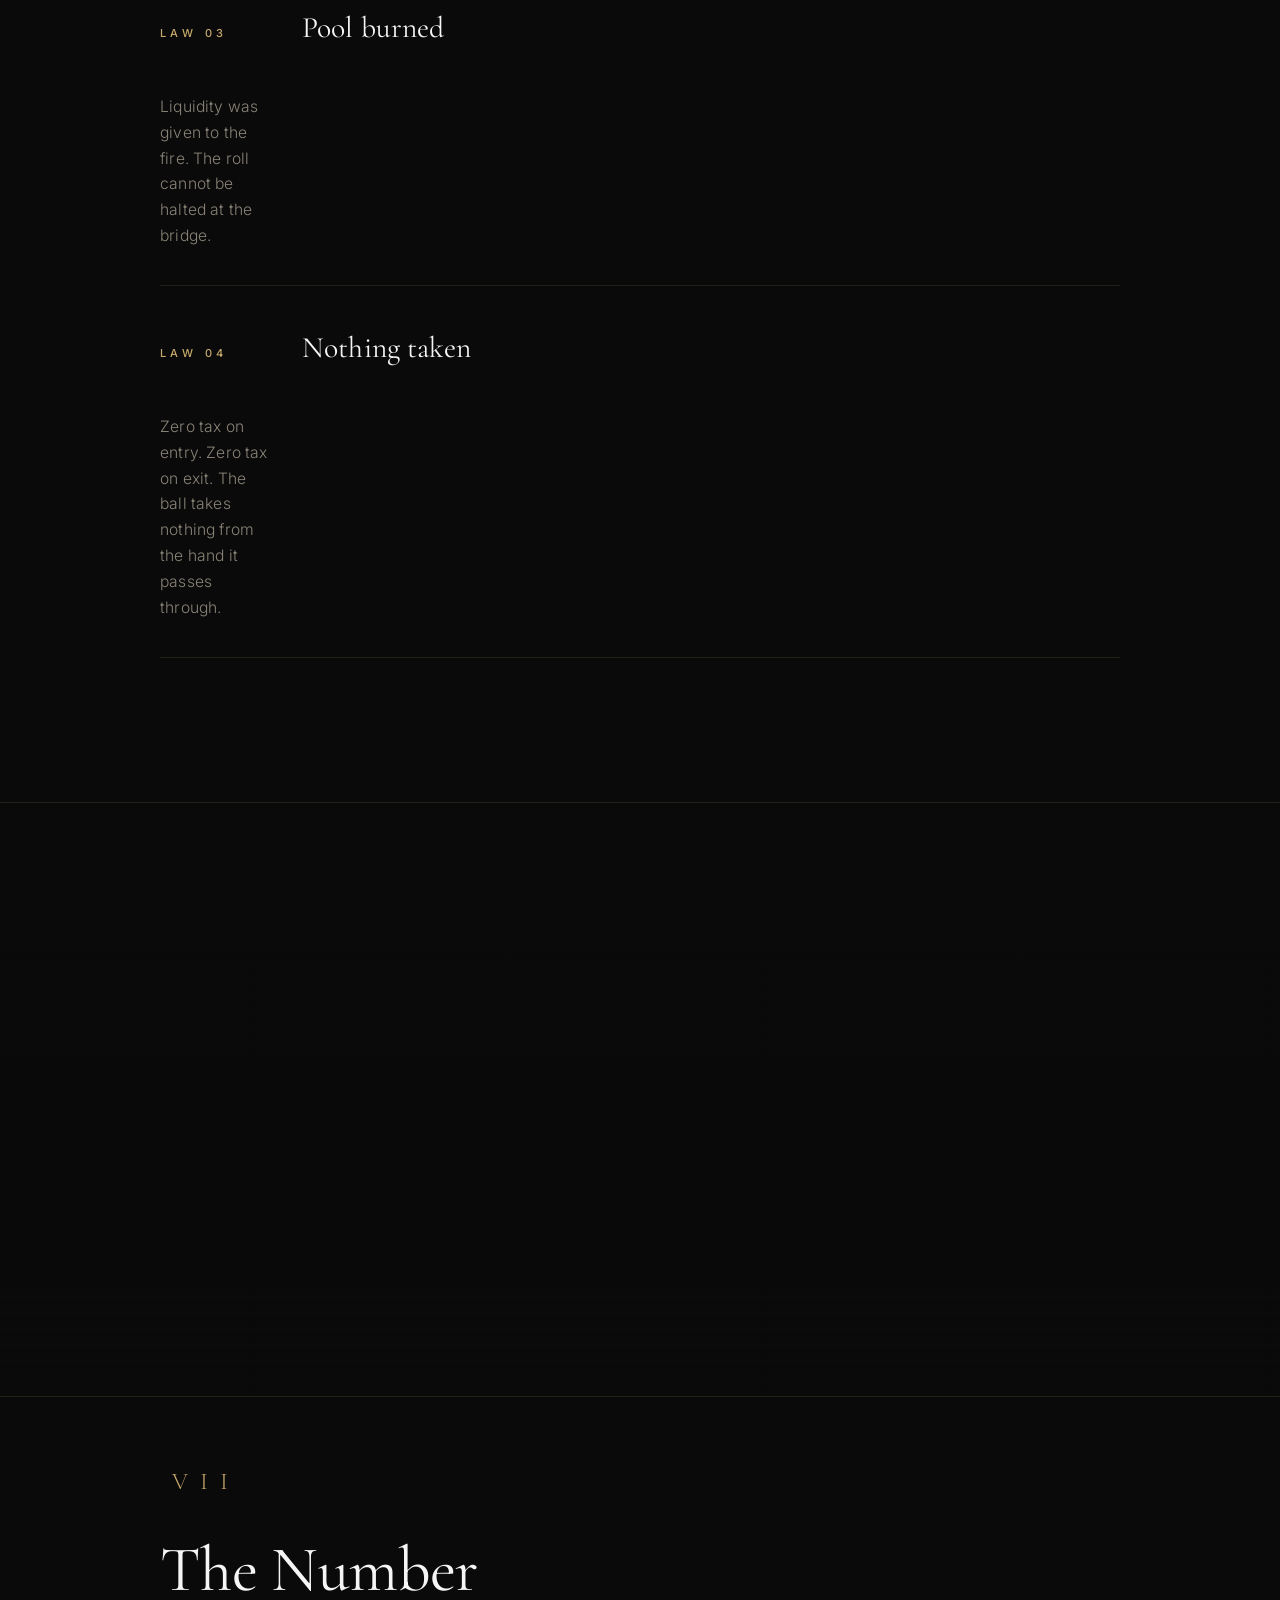
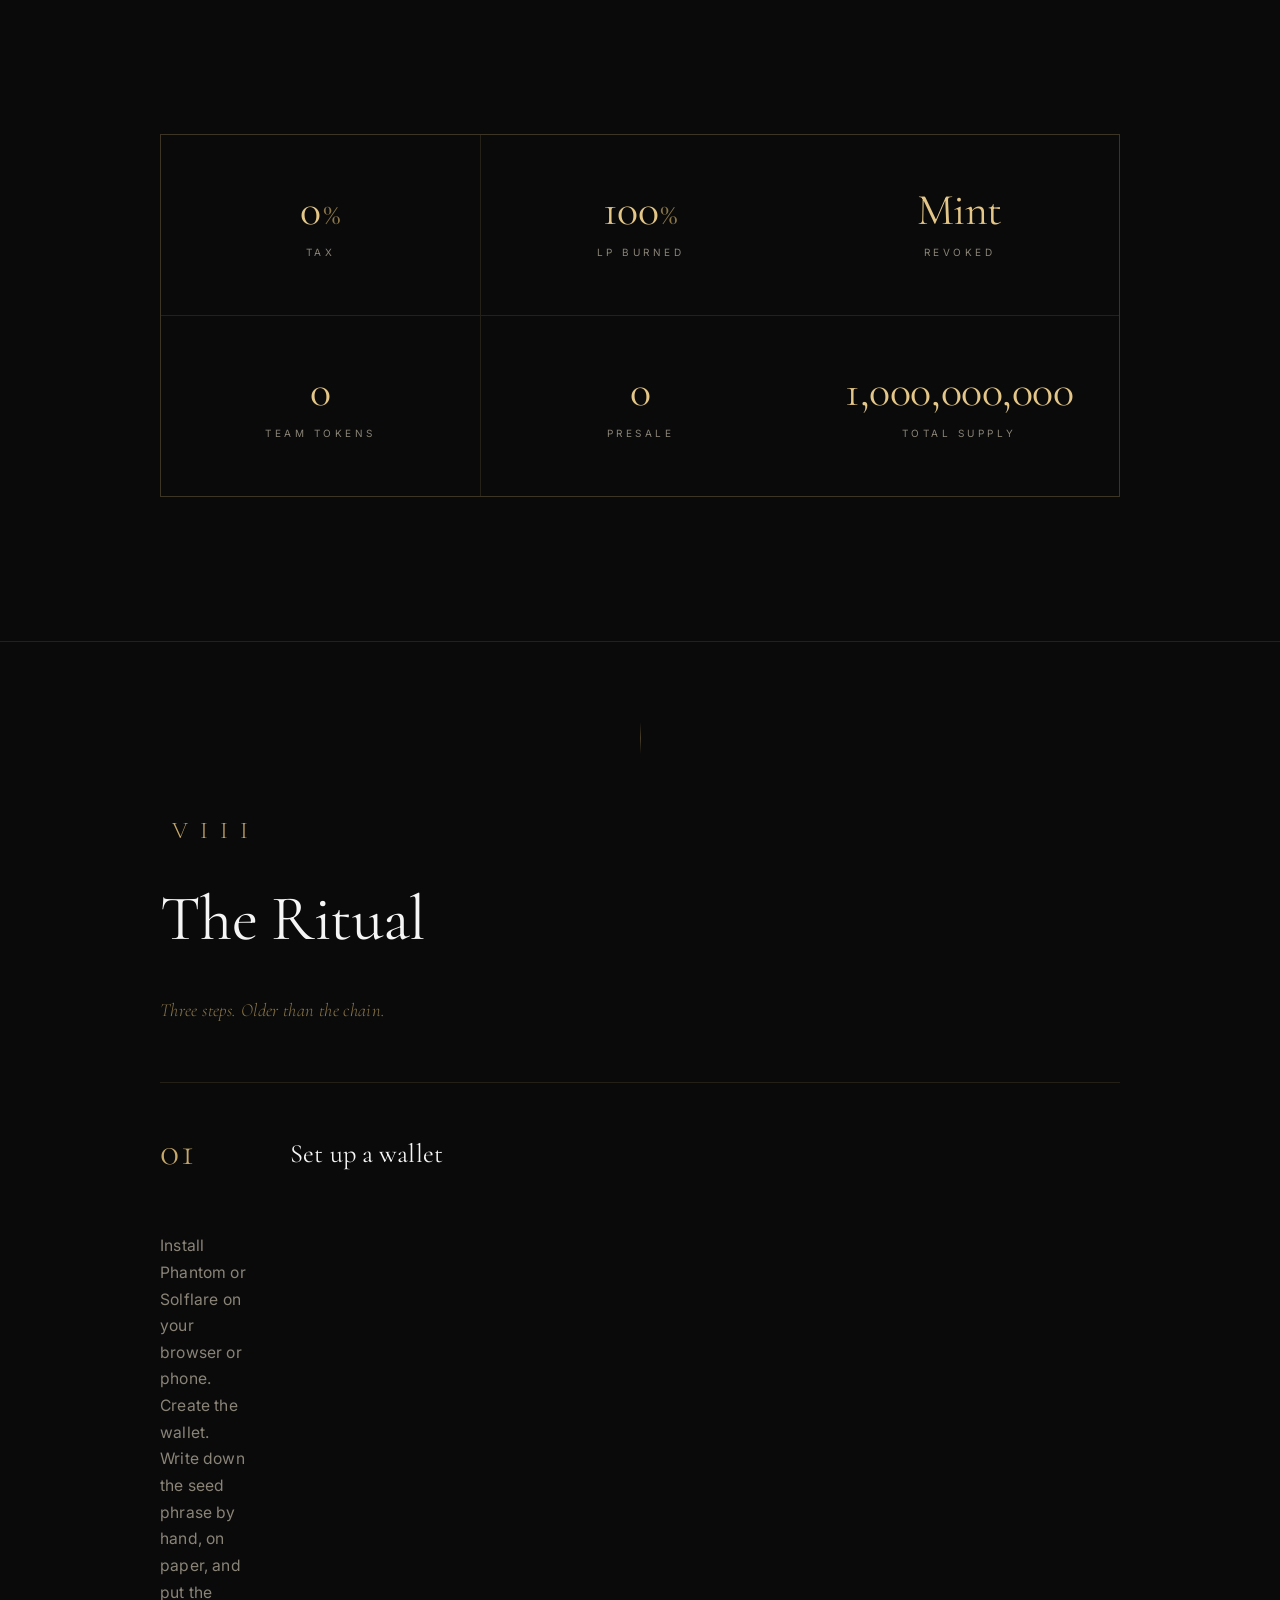
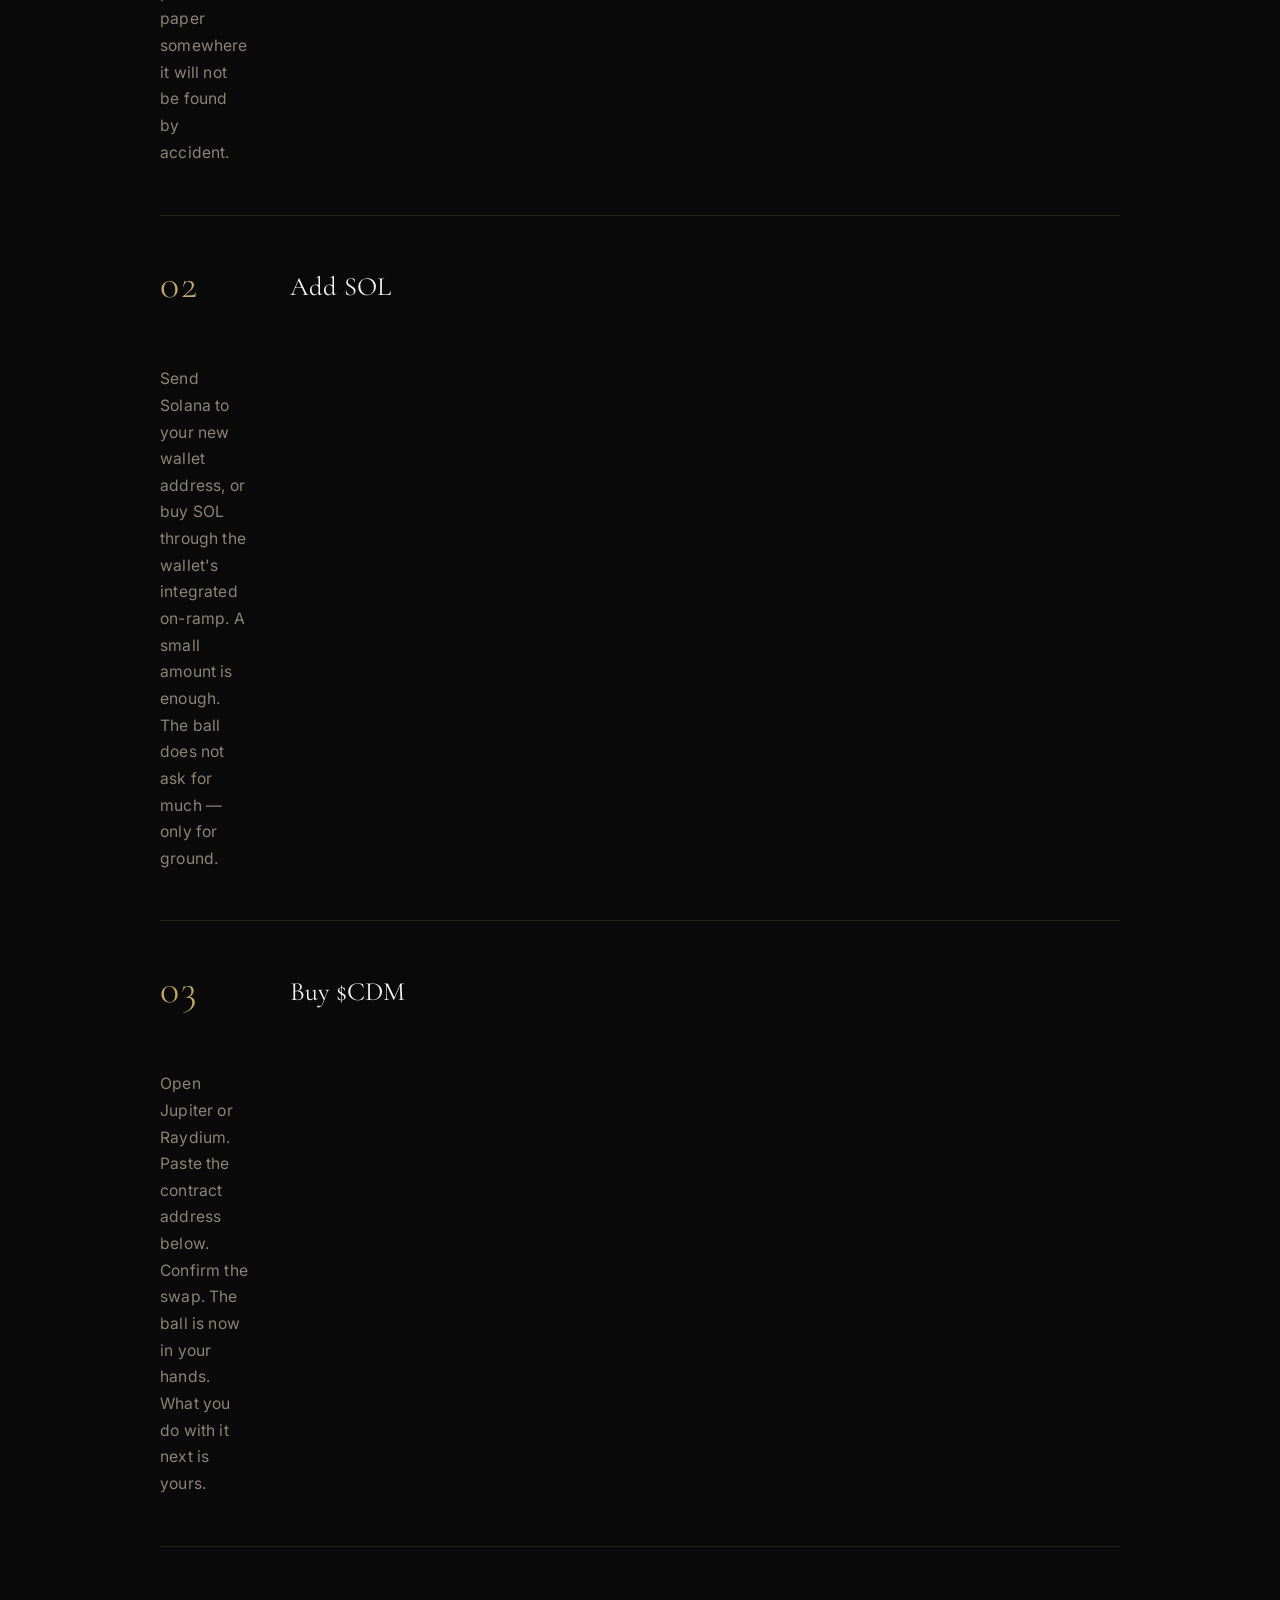
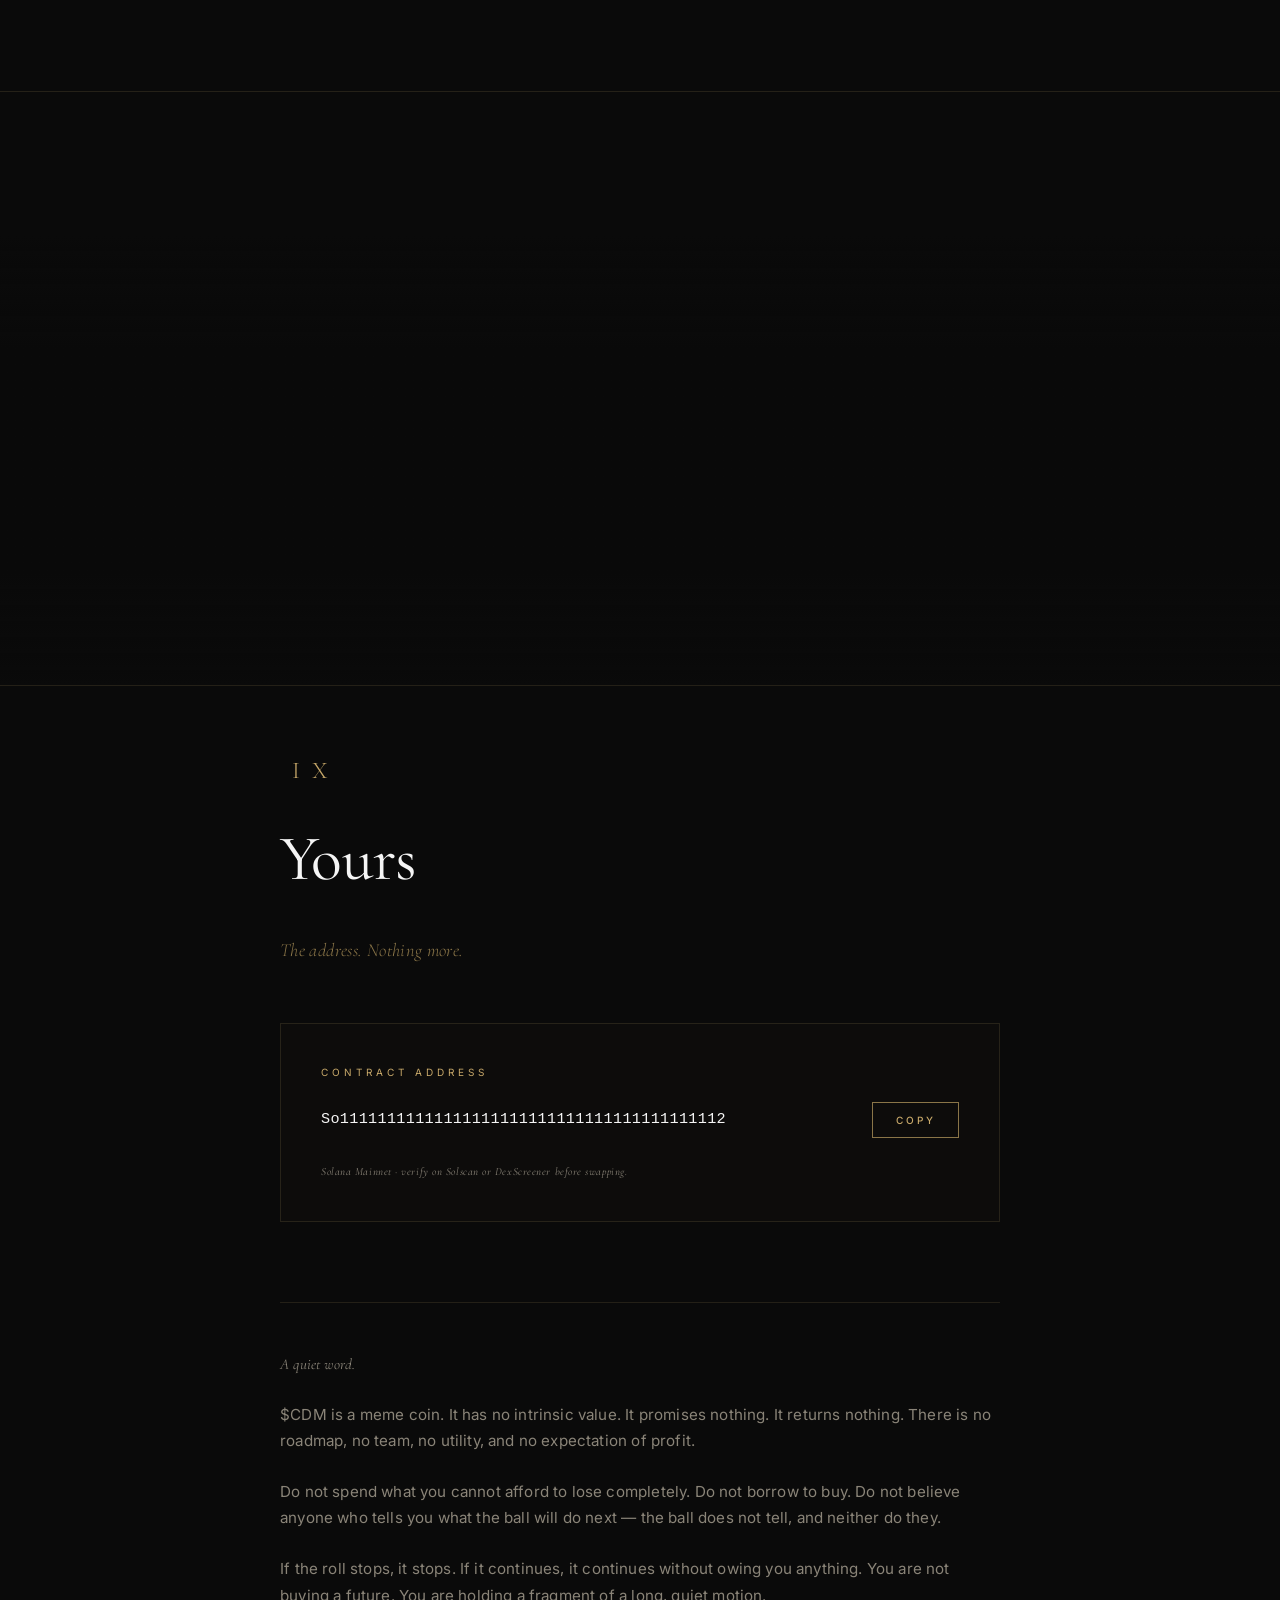
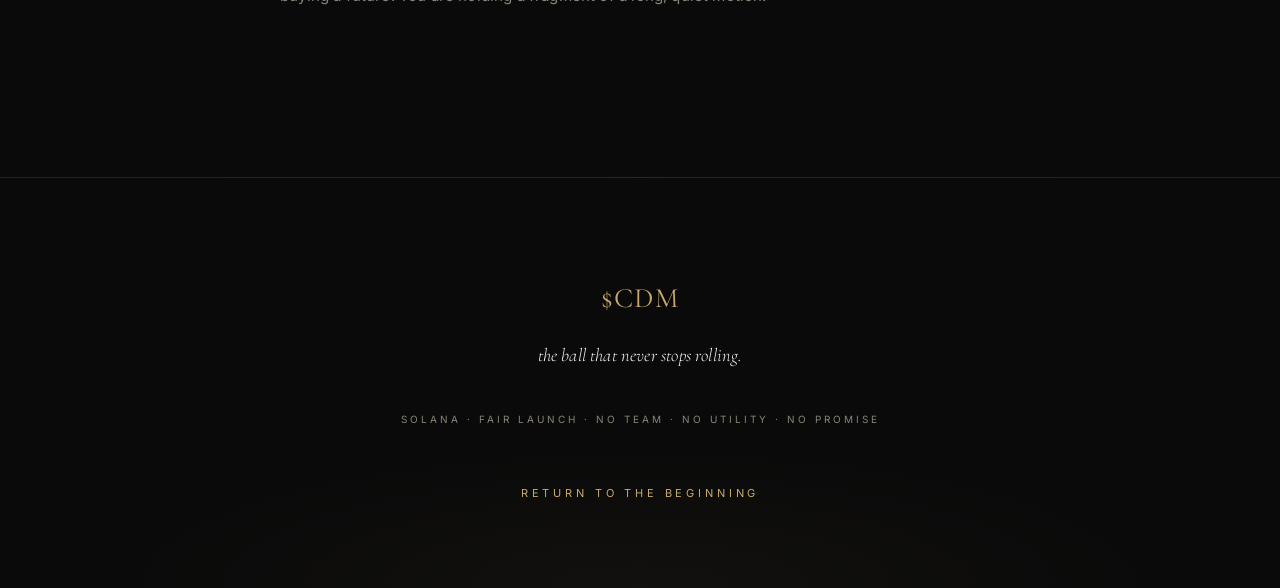
==== commit 4c2286f0: "e4e53a8d-2b79-4f4b-9f1c-45bd5346c908" ====
--- a/download/index.html
+++ b/download/index.html
@@ -20,10 +20,12 @@
 
 <!-- ============== HERO ============== -->
 <header class="hero" id="top">
+  <div class="hero-bg" aria-hidden="true"></div>
+  <div class="hero-vignette" aria-hidden="true"></div>
   <div class="hero-inner">
-    <div class="ball-wrap" aria-hidden="true">
-      <div class="ball"></div>
-      <div class="ball-shadow"></div>
+    <div class="orb-wrap fade-in">
+      <img src="img/hero-orb.png" alt="" class="orb-img" />
+      <div class="orb-glow" aria-hidden="true"></div>
     </div>
 
     <p class="eyebrow fade-in">Solana &middot; Fair Launch</p>
@@ -79,7 +81,7 @@
   </section>
 
   <!-- ============== IV — THE PATH ============== -->
-  <section class="chapter" id="chapter-4">
+  <section class="chapter chapter-with-image" id="chapter-4">
     <div class="chapter-inner">
       <p class="numeral fade-in">IV</p>
       <h2 class="chapter-title fade-in">The Path</h2>
@@ -88,6 +90,10 @@
         <p>The path is not chosen. The path is the sum of all surfaces that did not refuse it. Solana is one such surface — fast, smooth, almost frictionless. The ball does not prefer it. The ball does not prefer anything.</p>
         <p>But here, on this chain, the roll can be witnessed by anyone, at any time, without permission. That is enough.</p>
       </div>
+      <figure class="chapter-image fade-in" data-parallax="0.15">
+        <img src="img/path-groove.png" alt="A worn circular groove pressed into dark stone, edged with faint gold dust" loading="lazy" />
+        <figcaption>the groove, worn by a single, patient revolution.</figcaption>
+      </figure>
     </div>
   </section>
 
@@ -138,6 +144,10 @@
 
   <!-- ============== VII — THE NUMBER ============== -->
   <section class="chapter chapter-numbers" id="chapter-7">
+    <div class="chapter-image-full fade-in" data-parallax="0.2">
+      <img src="img/gold-dust.png" alt="A swirl of fine gold dust suspended in darkness" loading="lazy" />
+      <div class="image-overlay" aria-hidden="true"></div>
+    </div>
     <div class="chapter-inner">
       <p class="numeral fade-in">VII</p>
       <h2 class="chapter-title fade-in">The Number</h2>
@@ -201,6 +211,10 @@
 
   <!-- ============== IX — YOURS ============== -->
   <section class="chapter chapter-yours" id="chapter-9">
+    <div class="chapter-image-full fade-in" data-parallax="0.18">
+      <img src="img/horizon.png" alt="A single dark sphere on an infinite plain under a starless sky" loading="lazy" />
+      <div class="image-overlay" aria-hidden="true"></div>
+    </div>
     <div class="chapter-inner">
       <p class="numeral fade-in">IX</p>
       <h2 class="chapter-title fade-in">Yours</h2>
--- a/download/cdm.css
+++ b/download/cdm.css
@@ -16,8 +16,8 @@
   --gold:      #c8a96a;
   --gold-soft: #8a7548;
   --gold-bright:#e3c688;
-  --text:      #e8e3d8;
-  --text-dim:  #6b6557;
+  --text:      #f5f5f5;
+  --text-dim:  #8a8478;
   --rule:      rgba(200, 169, 106, 0.14);
 
   --font-display: "Cormorant Garamond", "Times New Roman", serif;
@@ -35,7 +35,7 @@
   background-color: var(--bg);
   color: var(--text);
   font-family: var(--font-body);
-  font-weight: 300;
+  font-weight: 400;
   font-size: 17px;
   line-height: 1.75;
   letter-spacing: 0.01em;
@@ -91,57 +91,81 @@
   text-align: center;
   padding: 6rem 1.5rem 4rem;
   position: relative;
+  overflow: hidden;
   background:
-    radial-gradient(ellipse 80% 50% at 50% 30%, rgba(200, 169, 106, 0.06) 0%, transparent 70%),
-    radial-gradient(ellipse 60% 40% at 50% 90%, rgba(200, 169, 106, 0.03) 0%, transparent 70%);
+    radial-gradient(ellipse 80% 60% at 50% 40%, rgba(200, 169, 106, 0.08) 0%, transparent 70%),
+    radial-gradient(ellipse 60% 40% at 50% 95%, rgba(200, 169, 106, 0.04) 0%, transparent 70%),
+    var(--bg);
+}
+
+/* Subtle ambient background behind orb */
+.hero-bg {
+  position: absolute;
+  inset: 0;
+  background:
+    radial-gradient(circle at 50% 45%, rgba(200, 169, 106, 0.10) 0%, transparent 35%);
+  animation: heroBreath 8s ease-in-out infinite;
+  pointer-events: none;
+}
+@keyframes heroBreath {
+  0%, 100% { opacity: 0.7; transform: scale(1); }
+  50%      { opacity: 1;   transform: scale(1.08); }
+}
+
+.hero-vignette {
+  position: absolute;
+  inset: 0;
+  pointer-events: none;
+  background:
+    radial-gradient(ellipse 70% 60% at 50% 50%, transparent 50%, var(--bg) 100%);
+  z-index: 1;
 }
 
 .hero-inner {
   max-width: var(--max-w);
   width: 100%;
-}
-
-.ball-wrap {
-  position: relative;
-  width: 110px;
-  height: 110px;
+  position: relative;
+  z-index: 2;
+}
+
+/* Orb image (replaces CSS ball) */
+.orb-wrap {
+  position: relative;
+  width: 180px;
+  height: 180px;
   margin: 0 auto 3.5rem;
-}
-
-.ball {
+  transition: transform 0.6s cubic-bezier(0.22, 1, 0.36, 1);
+  will-change: transform;
+}
+
+.orb-img {
+  position: relative;
+  width: 100%;
+  height: 100%;
+  object-fit: cover;
+  border-radius: 50%;
+  z-index: 2;
+  filter: contrast(1.05) saturate(0.95);
+  animation: orbFloat 7s ease-in-out infinite;
+}
+
+.orb-glow {
   position: absolute;
-  inset: 0;
+  inset: -30%;
   border-radius: 50%;
-  background:
-    radial-gradient(circle at 35% 30%, #f3dca0 0%, #c8a96a 35%, #6e5a30 80%, #2a2114 100%);
-  box-shadow:
-    0 0 40px rgba(200, 169, 106, 0.25),
-    inset -8px -10px 20px rgba(0, 0, 0, 0.5),
-    inset 4px 4px 12px rgba(243, 220, 160, 0.3);
-  animation: ballPulse 6s ease-in-out infinite;
-}
-
-.ball-shadow {
-  position: absolute;
-  bottom: -14px;
-  left: 50%;
-  transform: translateX(-50%);
-  width: 80px;
-  height: 8px;
-  border-radius: 50%;
-  background: radial-gradient(ellipse, rgba(200, 169, 106, 0.18) 0%, transparent 70%);
-  filter: blur(3px);
-  animation: shadowPulse 6s ease-in-out infinite;
-}
-
-@keyframes ballPulse {
-  0%, 100% { transform: translateY(0); box-shadow: 0 0 40px rgba(200, 169, 106, 0.25), inset -8px -10px 20px rgba(0,0,0,0.5), inset 4px 4px 12px rgba(243,220,160,0.3); }
-  50%      { transform: translateY(-3px); box-shadow: 0 0 60px rgba(200, 169, 106, 0.4), inset -8px -10px 20px rgba(0,0,0,0.5), inset 4px 4px 12px rgba(243,220,160,0.3); }
-}
-
-@keyframes shadowPulse {
-  0%, 100% { opacity: 0.5; transform: translateX(-50%) scale(1); }
-  50%      { opacity: 0.3; transform: translateX(-50%) scale(0.85); }
+  background: radial-gradient(circle, rgba(200, 169, 106, 0.35) 0%, rgba(200, 169, 106, 0.08) 35%, transparent 70%);
+  filter: blur(20px);
+  z-index: 1;
+  animation: orbGlow 7s ease-in-out infinite;
+}
+
+@keyframes orbFloat {
+  0%, 100% { transform: translateY(0) rotate(0deg); }
+  50%      { transform: translateY(-6px) rotate(2deg); }
+}
+@keyframes orbGlow {
+  0%, 100% { opacity: 0.6; transform: scale(1); }
+  50%      { opacity: 1;   transform: scale(1.1); }
 }
 
 .eyebrow {
@@ -578,6 +602,91 @@
 }
 
 /* =========================================================
+   CHAPTER IMAGES & ACCENTS
+   ========================================================= */
+
+/* Inline chapter image (Path chapter) */
+.chapter-image {
+  margin: 4rem 0 1rem;
+  position: relative;
+  overflow: hidden;
+  border: 1px solid var(--rule);
+}
+.chapter-image img {
+  display: block;
+  width: 100%;
+  height: auto;
+  filter: brightness(0.85) contrast(1.1) saturate(0.9);
+  transition: filter 1.2s ease, transform 1.5s ease;
+  will-change: transform;
+}
+.chapter-image.visible img {
+  filter: brightness(0.95) contrast(1.05) saturate(0.95);
+}
+.chapter-image figcaption {
+  font-family: var(--font-display);
+  font-style: italic;
+  font-size: 0.95rem;
+  color: var(--text-dim);
+  text-align: center;
+  margin-top: 1.25rem;
+  letter-spacing: 0.02em;
+}
+
+/* Full-bleed atmospheric image (Number + Yours chapters) */
+.chapter-image-full {
+  position: relative;
+  width: 100vw;
+  max-width: 100vw;
+  height: 50vh;
+  min-height: 320px;
+  max-height: 520px;
+  overflow: hidden;
+  margin: 0 calc(-1 * 1.5rem) 4rem;
+  border-bottom: 1px solid var(--rule);
+}
+.chapter-image-full img {
+  position: absolute;
+  inset: -10% 0;
+  width: 100%;
+  height: 120%;
+  object-fit: cover;
+  filter: brightness(0.55) contrast(1.15) saturate(0.85);
+  will-change: transform;
+}
+.chapter-image-full .image-overlay {
+  position: absolute;
+  inset: 0;
+  background:
+    linear-gradient(to bottom,
+      var(--bg) 0%,
+      rgba(10, 10, 10, 0.3) 25%,
+      rgba(10, 10, 10, 0.3) 75%,
+      var(--bg) 100%);
+  pointer-events: none;
+}
+
+/* Ornamental divider between chapters */
+.chapter::before {
+  content: "";
+  display: block;
+  width: 1px;
+  height: 32px;
+  background: linear-gradient(to bottom, transparent, var(--gold-soft), transparent);
+  margin: -4rem auto 3.5rem;
+  opacity: 0.5;
+}
+.chapter:first-of-type::before { display: none; }
+/* Hide divider when chapter opens with a full-bleed image — the image is the transition */
+.chapter-numbers::before,
+.chapter-yours::before { display: none; }
+
+/* Subtle gold rule above each chapter title */
+.chapter-inner {
+  position: relative;
+}
+
+/* =========================================================
    RESPONSIVE
    ========================================================= */
 @media (max-width: 768px) {
@@ -585,7 +694,7 @@
 
   .chapter { padding: 6rem 1.25rem; }
 
-  .ball-wrap { width: 90px; height: 90px; margin-bottom: 2.5rem; }
+  .orb-wrap { width: 130px; height: 130px; margin-bottom: 2.5rem; }
 
   .eyebrow { font-size: 10px; letter-spacing: 0.35em; margin-bottom: 2rem; }
   .title { font-size: clamp(4rem, 22vw, 7rem); }
@@ -616,6 +725,8 @@
   .stats { grid-template-columns: 1fr; }
   .numeral { font-size: 1.25rem; letter-spacing: 0.4em; }
   .chapter-title { font-size: 2.25rem; }
+  .chapter-image-full { height: 40vh; min-height: 240px; }
+  .orb-wrap { width: 110px; height: 110px; }
 }
 
 /* ===== Reduced motion ===== */
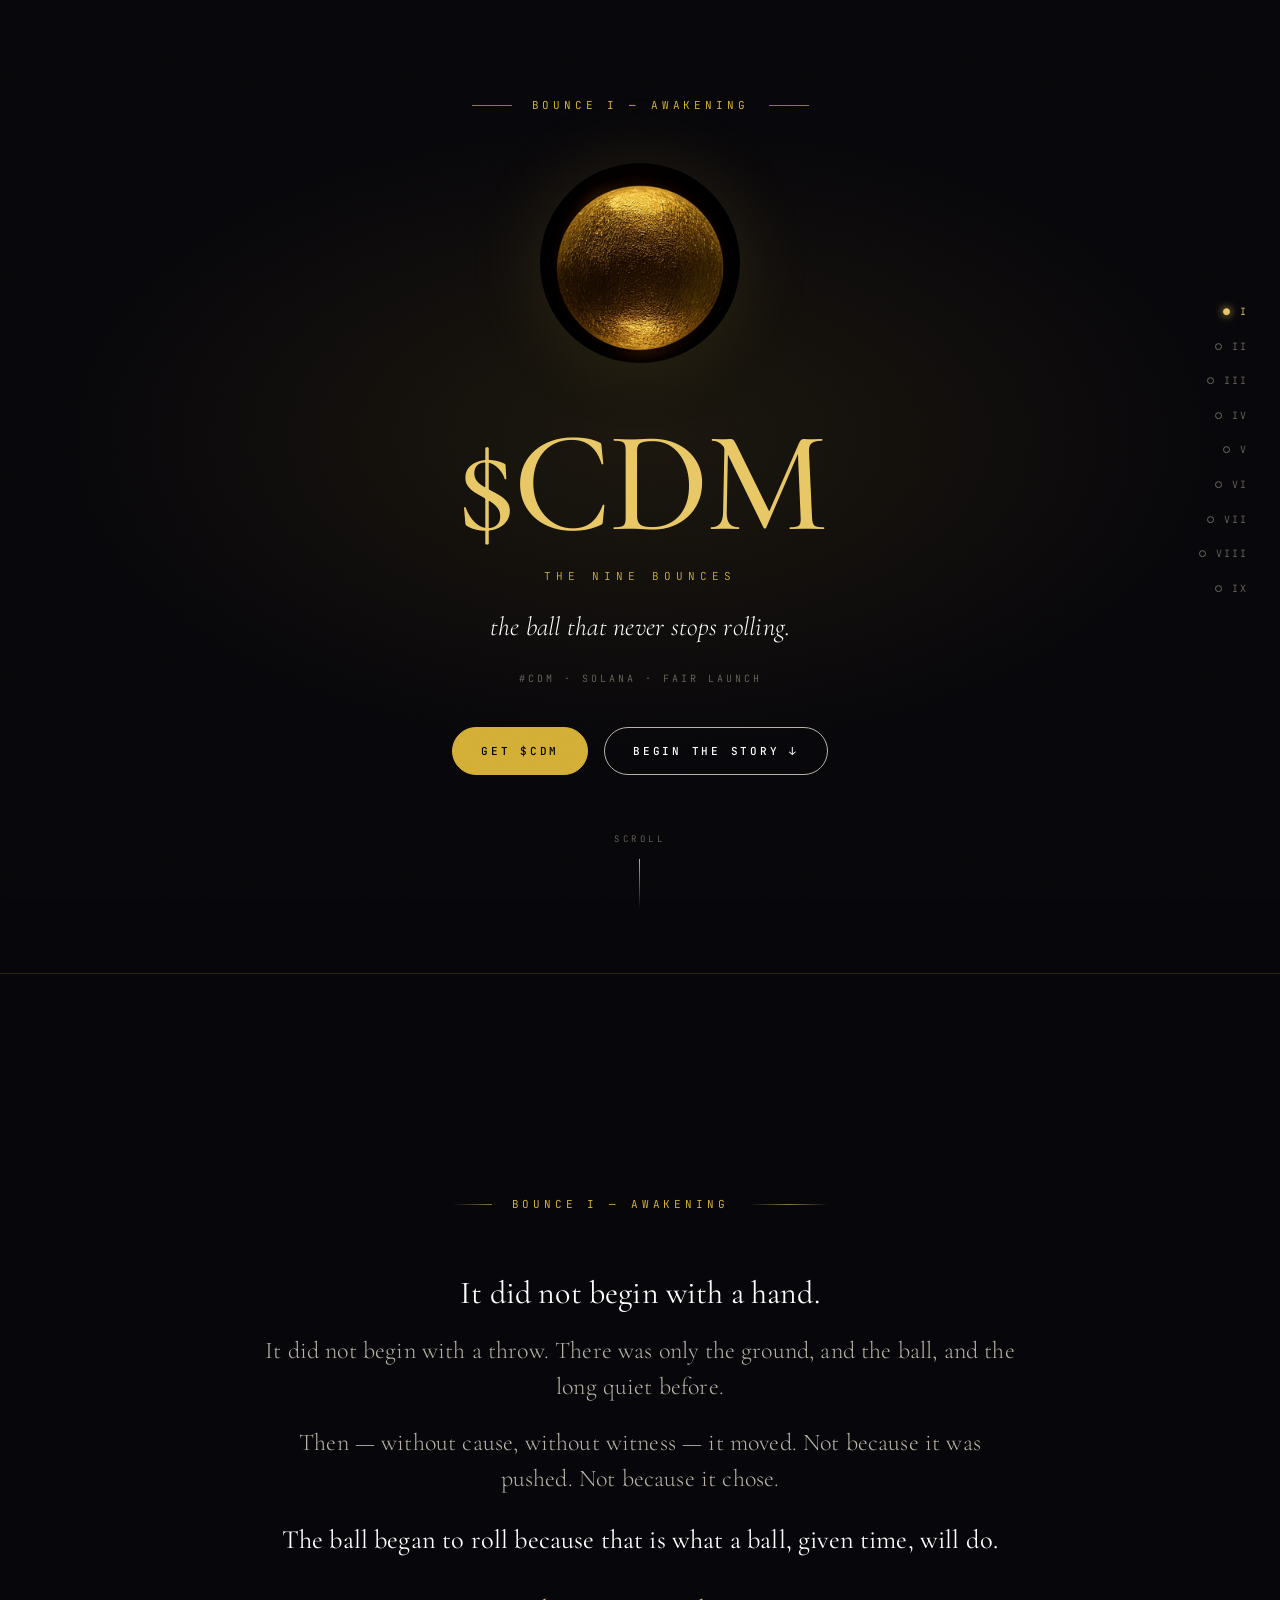
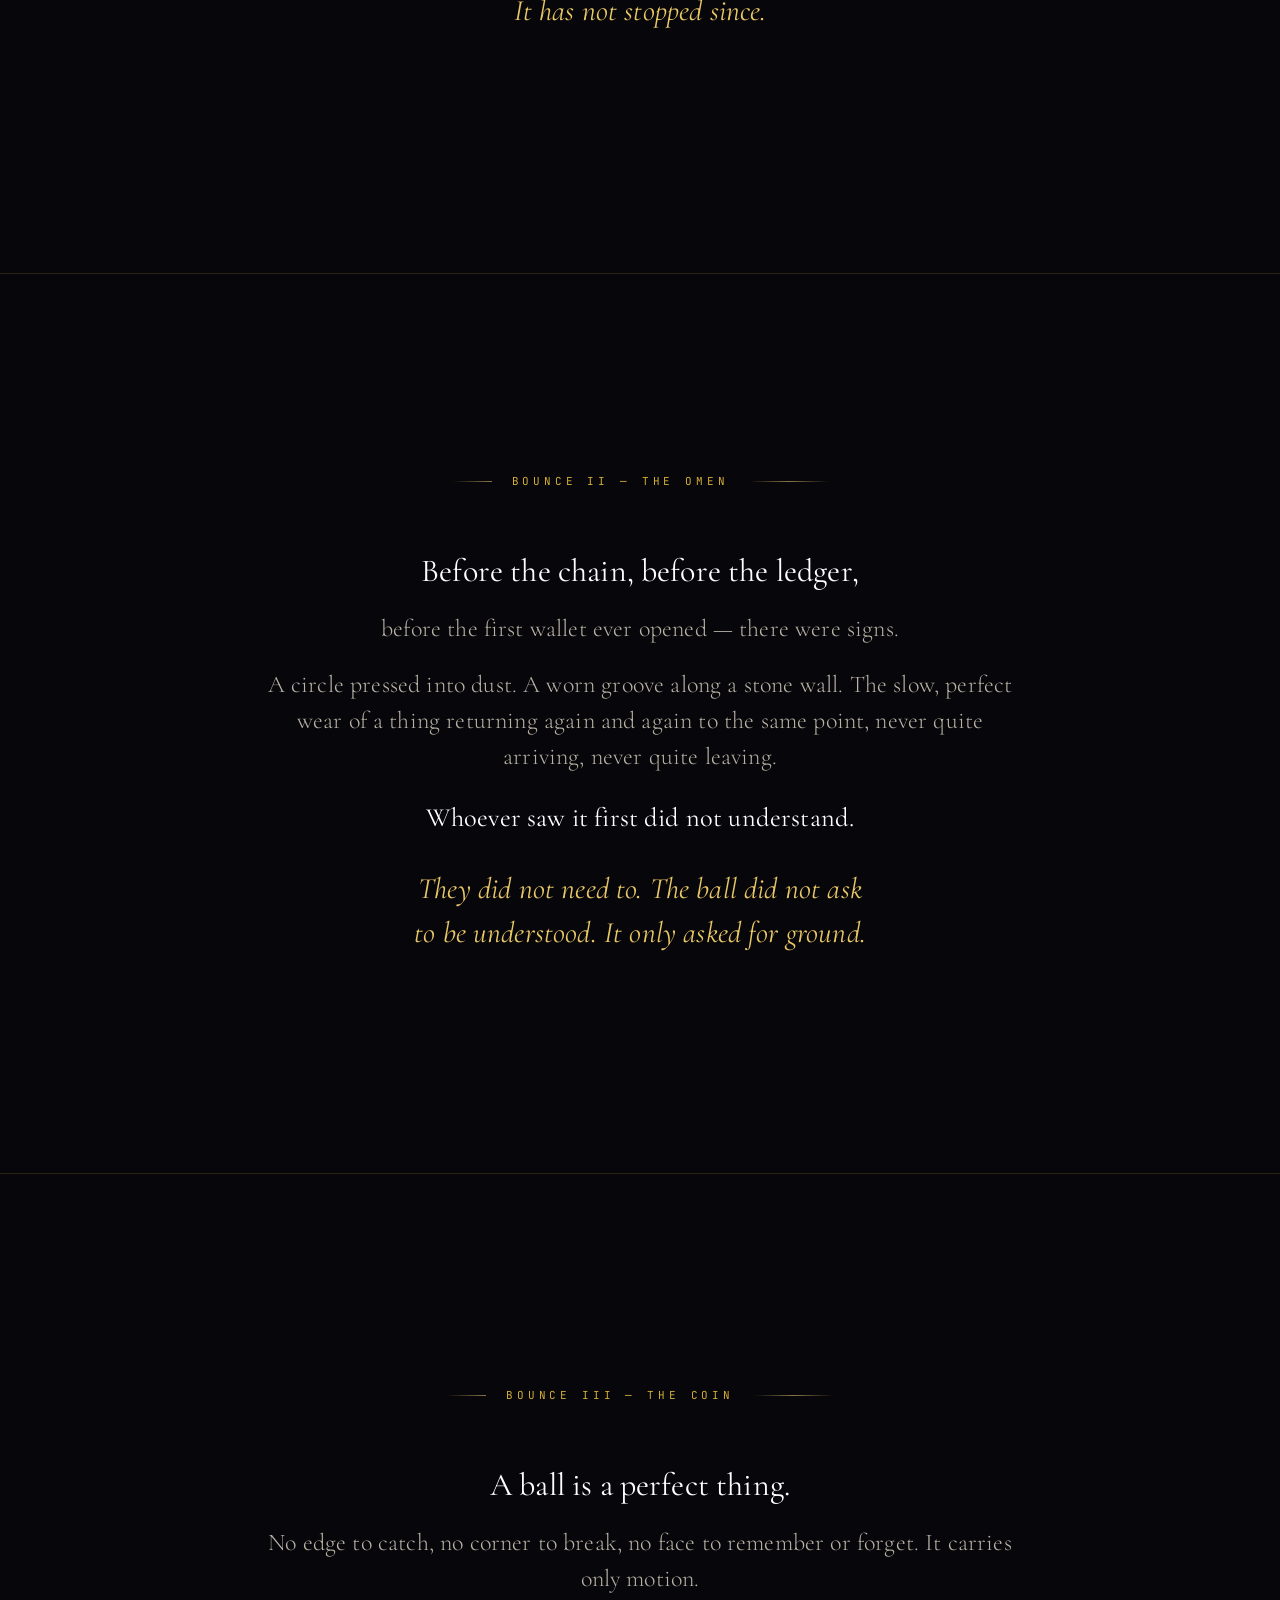
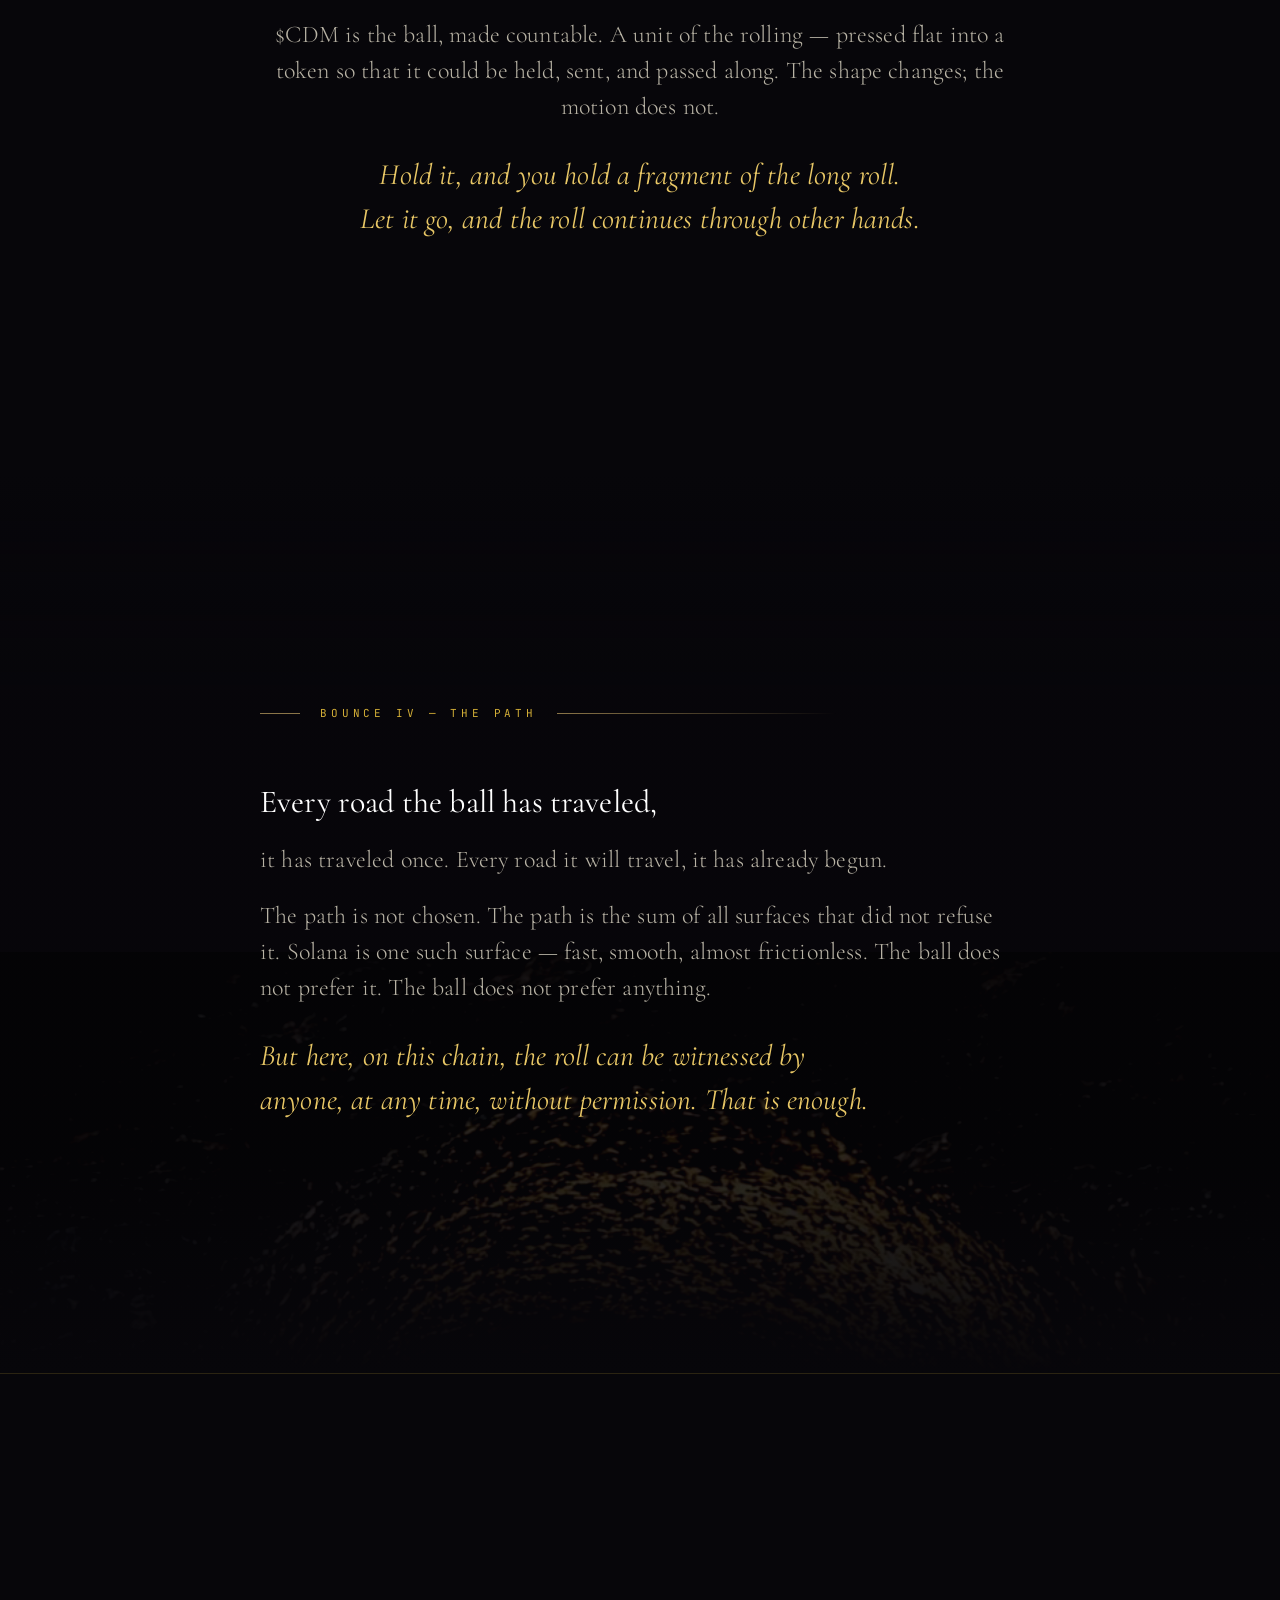
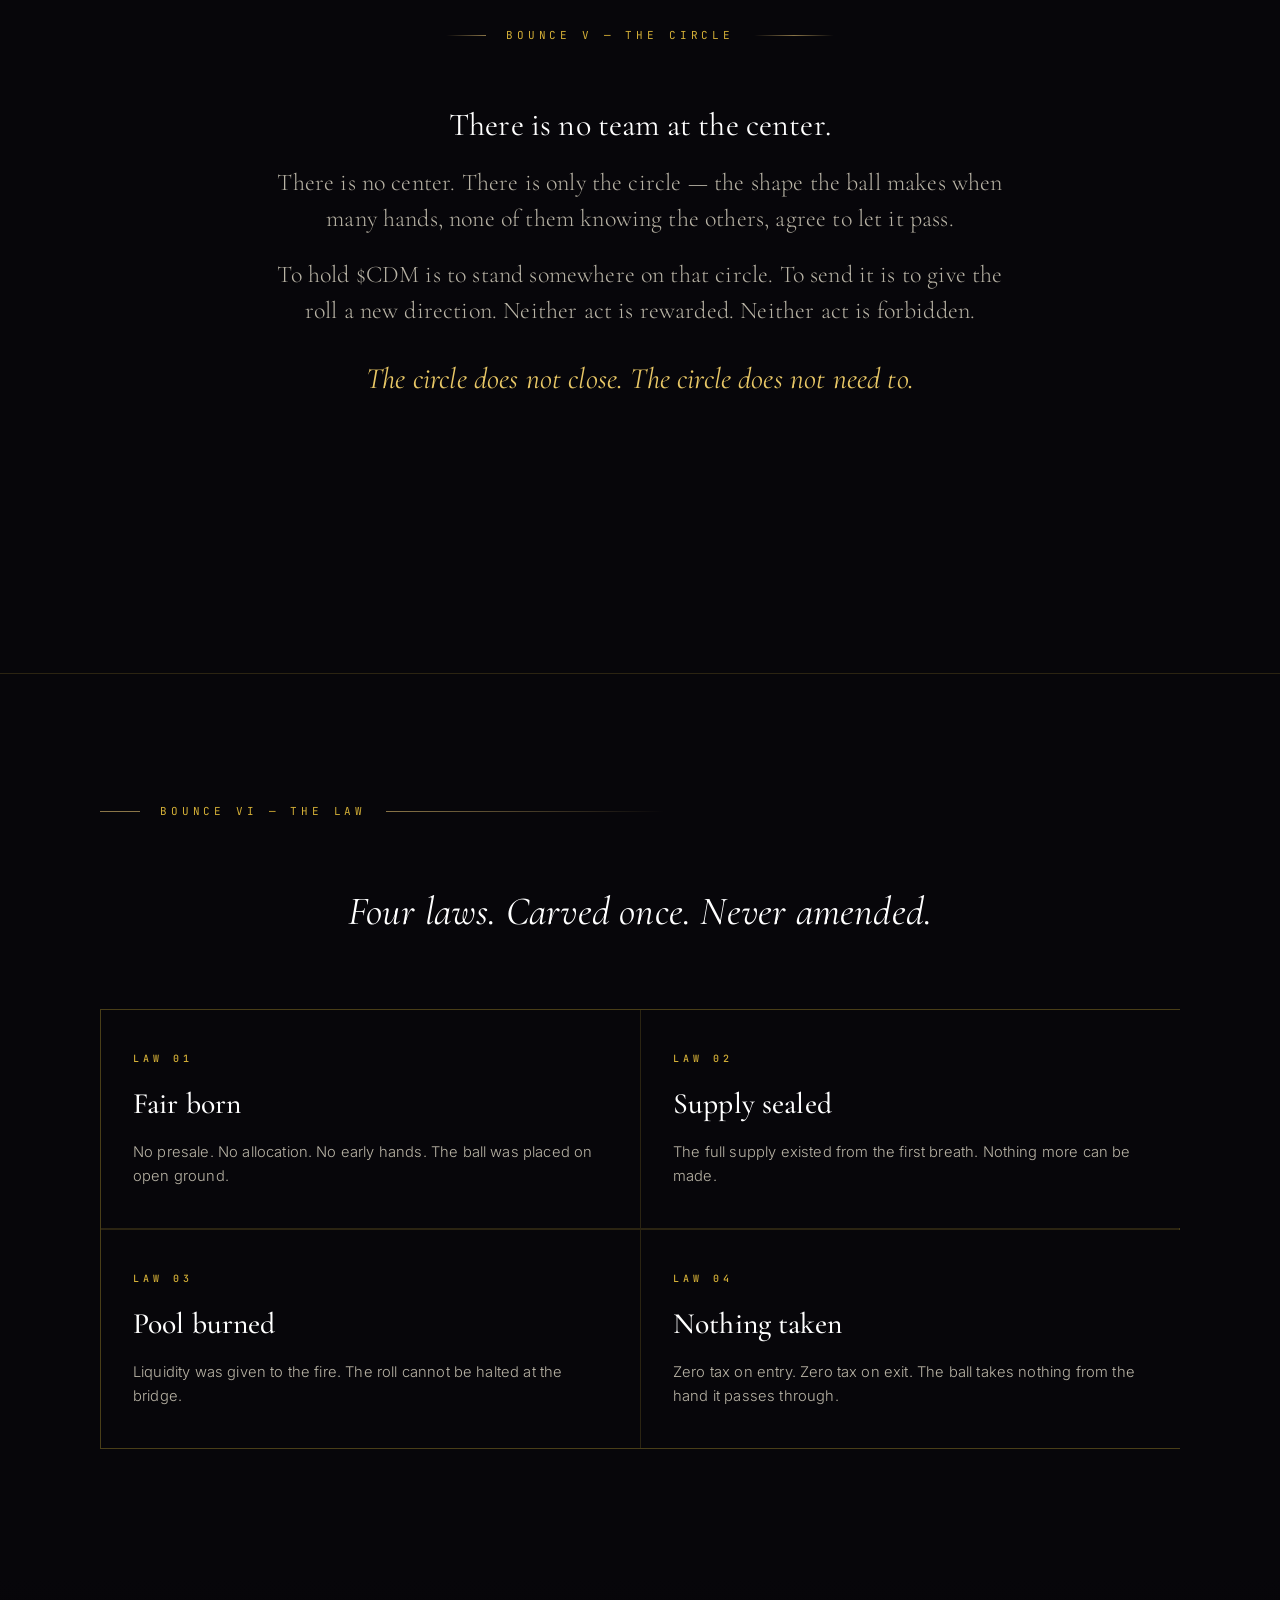
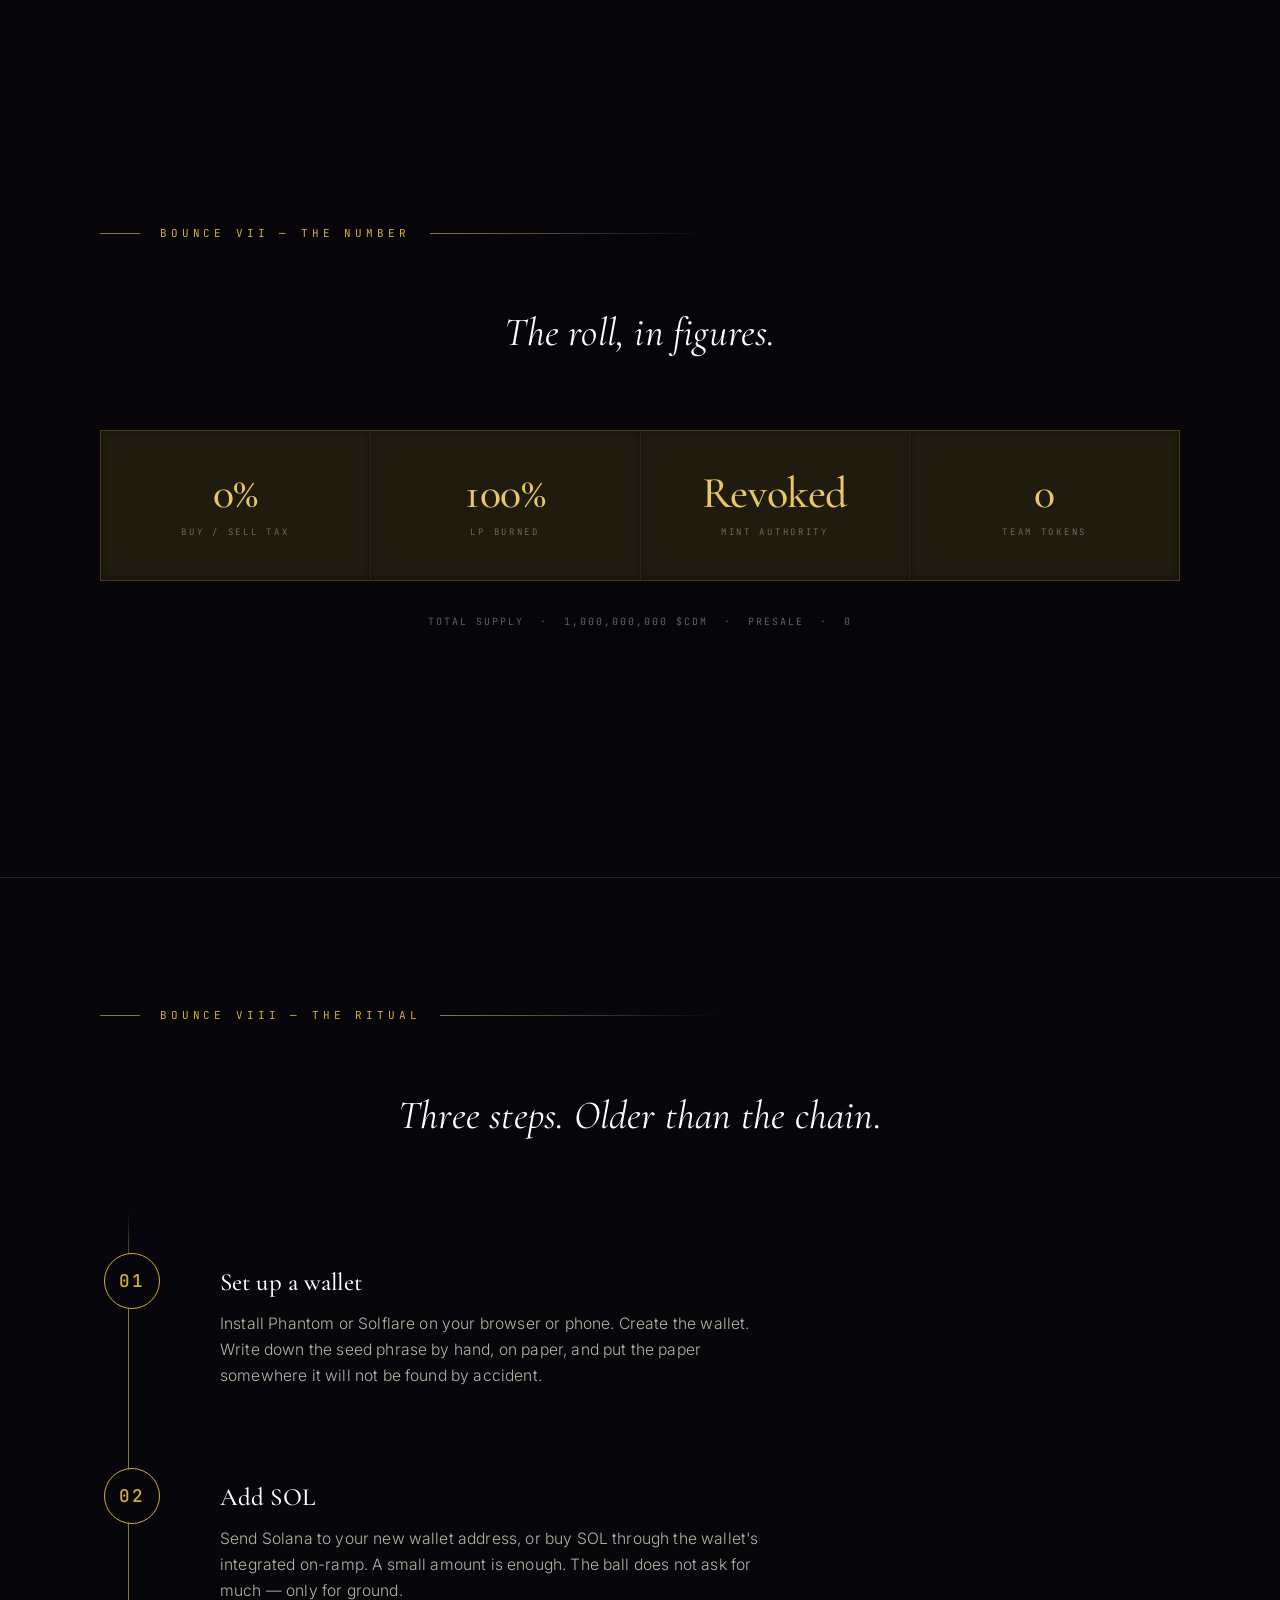
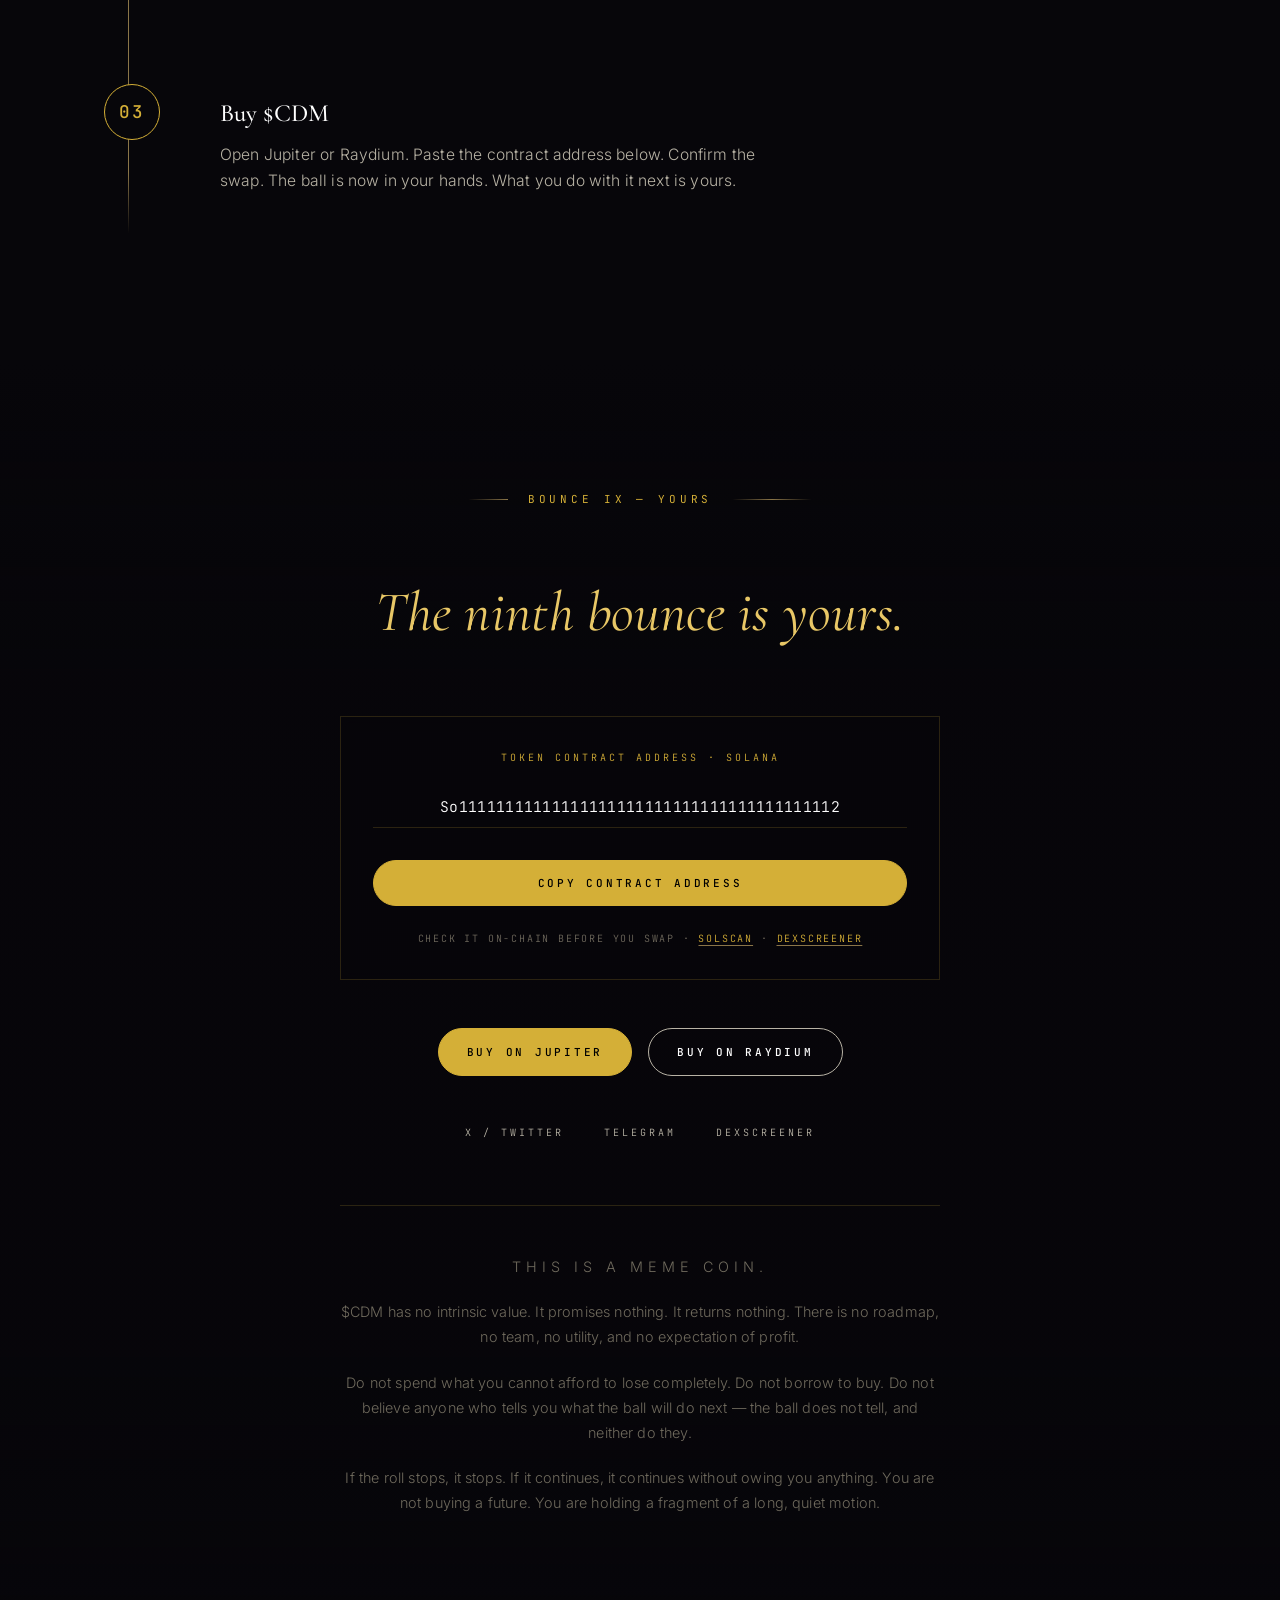
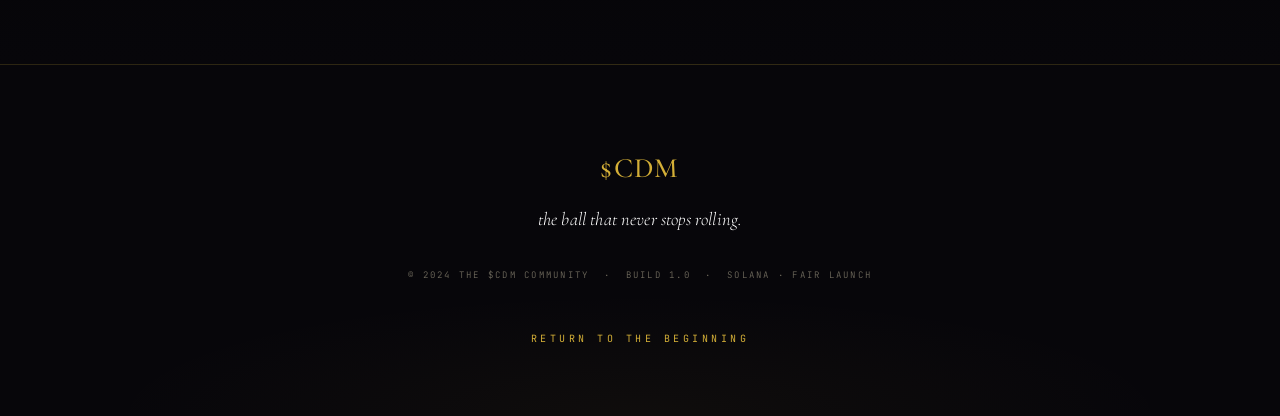
==== commit 7a26509c: "a03f0d50-a35e-44e7-a4c7-425fc5266224" ====
--- a/download/index.html
+++ b/download/index.html
@@ -4,36 +4,57 @@
 <meta charset="UTF-8" />
 <meta name="viewport" content="width=device-width, initial-scale=1.0" />
 <meta name="description" content="$CDM — the ball that never stops rolling. Solana. Fair launch." />
+<meta name="theme-color" content="#0a0a0a" />
+<meta name="color-scheme" content="dark" />
 <title>$CDM — the ball that never stops rolling</title>
 <link rel="preconnect" href="https://fonts.googleapis.com" />
 <link rel="preconnect" href="https://fonts.gstatic.com" crossorigin />
-<link href="https://fonts.googleapis.com/css2?family=Cormorant+Garamond:ital,wght@0,300;0,400;0,500;1,300;1,400&family=Inter:wght@300;400;500&display=swap" rel="stylesheet" />
+<link href="https://fonts.googleapis.com/css2?family=Cormorant+Garamond:ital,wght@0,300;0,400;0,500;0,600;1,300;1,400;1,500&family=Inter:wght@300;400;500&family=JetBrains+Mono:wght@300;400;500&display=swap" rel="stylesheet" />
 <link rel="stylesheet" href="cdm.css" />
 </head>
 <body>
 
+<!-- Particle canvas (gold dust) -->
+<canvas id="particles" aria-hidden="true"></canvas>
+
 <!-- Grain overlay -->
 <div class="grain" aria-hidden="true"></div>
 
-<!-- Progress line -->
-<div class="progress-line" aria-hidden="true"><span></span></div>
+<!-- Side rail -->
+<nav class="rail" aria-label="Chapters">
+  <a href="#chapter-1" data-target="chapter-1"><span class="rail-num">I</span></a>
+  <a href="#chapter-2" data-target="chapter-2"><span class="rail-num">II</span></a>
+  <a href="#chapter-3" data-target="chapter-3"><span class="rail-num">III</span></a>
+  <a href="#chapter-4" data-target="chapter-4"><span class="rail-num">IV</span></a>
+  <a href="#chapter-5" data-target="chapter-5"><span class="rail-num">V</span></a>
+  <a href="#chapter-6" data-target="chapter-6"><span class="rail-num">VI</span></a>
+  <a href="#chapter-7" data-target="chapter-7"><span class="rail-num">VII</span></a>
+  <a href="#chapter-8" data-target="chapter-8"><span class="rail-num">VIII</span></a>
+  <a href="#chapter-9" data-target="chapter-9"><span class="rail-num">IX</span></a>
+</nav>
 
 <!-- ============== HERO ============== -->
 <header class="hero" id="top">
-  <div class="hero-bg" aria-hidden="true"></div>
-  <div class="hero-vignette" aria-hidden="true"></div>
   <div class="hero-inner">
+    <p class="hero-label fade-in"><span class="rule"></span>BOUNCE I &mdash; AWAKENING<span class="rule"></span></p>
+
     <div class="orb-wrap fade-in">
-      <img src="img/hero-orb.png" alt="" class="orb-img" />
+      <img src="img/hero-orb.jpg" alt="" class="orb-img" />
       <div class="orb-glow" aria-hidden="true"></div>
     </div>
 
-    <p class="eyebrow fade-in">Solana &middot; Fair Launch</p>
-    <h1 class="title fade-in">$CDM</h1>
+    <h1 class="title fade-in"><span class="title-gold">$CDM</span></h1>
+    <p class="hero-tagline fade-in">THE NINE BOUNCES</p>
     <p class="subtitle fade-in"><em>the ball that never stops rolling.</em></p>
+    <p class="hero-meta fade-in">#CDM &middot; SOLANA &middot; FAIR LAUNCH</p>
+
+    <div class="hero-cta fade-in">
+      <a href="#chapter-9" class="btn btn-primary">GET $CDM</a>
+      <a href="#chapter-1" class="btn btn-ghost">BEGIN THE STORY &darr;</a>
+    </div>
 
     <a href="#chapter-1" class="scroll-cue fade-in" aria-label="Enter">
-      <span>enter</span>
+      <span>SCROLL</span>
       <span class="line"></span>
     </a>
   </div>
@@ -42,168 +63,166 @@
 <main>
 
   <!-- ============== I — AWAKENING ============== -->
-  <section class="chapter" id="chapter-1">
-    <div class="chapter-inner">
-      <p class="numeral fade-in">I</p>
-      <h2 class="chapter-title fade-in">Awakening</h2>
-      <div class="prose fade-in">
-        <p>It did not begin with a hand. It did not begin with a throw. There was only the ground, and the ball, and the long quiet before.</p>
-        <p>Then — without cause, without witness — it moved. Not because it was pushed. Not because it chose. The ball began to roll because that is what a ball, given time, will do.</p>
-        <p>It has not stopped since.</p>
+  <section class="chapter chapter-narrative" id="chapter-1">
+    <div class="chapter-inner">
+      <p class="chapter-label fade-in"><span class="rule"></span>BOUNCE I &mdash; AWAKENING<span class="rule"></span></p>
+      <div class="prose fade-in">
+        <p class="lead">It did not begin with a hand.</p>
+        <p>It did not begin with a throw. There was only the ground, and the ball, and the long quiet before.</p>
+        <p>Then &mdash; without cause, without witness &mdash; it moved. Not because it was pushed. Not because it chose.</p>
+        <p class="quote">The ball began to roll because that is what a ball, given time, will do.</p>
+        <p class="quote-em">It has not stopped since.</p>
       </div>
     </div>
   </section>
 
   <!-- ============== II — THE OMEN ============== -->
-  <section class="chapter" id="chapter-2">
-    <div class="chapter-inner">
-      <p class="numeral fade-in">II</p>
-      <h2 class="chapter-title fade-in">The Omen</h2>
-      <div class="prose fade-in">
-        <p>Before the chain, before the ledger, before the first wallet ever opened — there were signs.</p>
+  <section class="chapter chapter-narrative" id="chapter-2">
+    <div class="chapter-inner">
+      <p class="chapter-label fade-in"><span class="rule"></span>BOUNCE II &mdash; THE OMEN<span class="rule"></span></p>
+      <div class="prose fade-in">
+        <p class="lead">Before the chain, before the ledger,</p>
+        <p>before the first wallet ever opened &mdash; there were signs.</p>
         <p>A circle pressed into dust. A worn groove along a stone wall. The slow, perfect wear of a thing returning again and again to the same point, never quite arriving, never quite leaving.</p>
-        <p>Whoever saw it first did not understand. They did not need to. The ball did not ask to be understood. It only asked for ground.</p>
+        <p class="quote">Whoever saw it first did not understand.</p>
+        <p class="quote-em">They did not need to. The ball did not ask to be understood. It only asked for ground.</p>
       </div>
     </div>
   </section>
 
   <!-- ============== III — THE COIN ============== -->
-  <section class="chapter" id="chapter-3">
-    <div class="chapter-inner">
-      <p class="numeral fade-in">III</p>
-      <h2 class="chapter-title fade-in">The Coin</h2>
-      <div class="prose fade-in">
-        <p>A ball is a perfect thing. No edge to catch, no corner to break, no face to remember or forget. It carries only motion.</p>
-        <p>$CDM is the ball, made countable. A unit of the rolling — pressed flat into a token so that it could be held, sent, and passed along. The shape changes; the motion does not.</p>
-        <p>Hold it, and you hold a fragment of the long roll. Let it go, and the roll continues through other hands.</p>
+  <section class="chapter chapter-narrative" id="chapter-3">
+    <div class="chapter-inner">
+      <p class="chapter-label fade-in"><span class="rule"></span>BOUNCE III &mdash; THE COIN<span class="rule"></span></p>
+      <div class="prose fade-in">
+        <p class="lead">A ball is a perfect thing.</p>
+        <p>No edge to catch, no corner to break, no face to remember or forget. It carries only motion.</p>
+        <p>$CDM is the ball, made countable. A unit of the rolling &mdash; pressed flat into a token so that it could be held, sent, and passed along. The shape changes; the motion does not.</p>
+        <p class="quote-em">Hold it, and you hold a fragment of the long roll. Let it go, and the roll continues through other hands.</p>
       </div>
     </div>
   </section>
 
   <!-- ============== IV — THE PATH ============== -->
-  <section class="chapter chapter-with-image" id="chapter-4">
-    <div class="chapter-inner">
-      <p class="numeral fade-in">IV</p>
-      <h2 class="chapter-title fade-in">The Path</h2>
-      <div class="prose fade-in">
-        <p>Every road the ball has traveled, it has traveled once. Every road it will travel, it has already begun.</p>
-        <p>The path is not chosen. The path is the sum of all surfaces that did not refuse it. Solana is one such surface — fast, smooth, almost frictionless. The ball does not prefer it. The ball does not prefer anything.</p>
-        <p>But here, on this chain, the roll can be witnessed by anyone, at any time, without permission. That is enough.</p>
-      </div>
-      <figure class="chapter-image fade-in" data-parallax="0.15">
-        <img src="img/path-groove.png" alt="A worn circular groove pressed into dark stone, edged with faint gold dust" loading="lazy" />
-        <figcaption>the groove, worn by a single, patient revolution.</figcaption>
-      </figure>
+  <section class="chapter chapter-image-bleed" id="chapter-4">
+    <div class="chapter-bg" data-parallax="0.15">
+      <img src="img/path-groove.jpg" alt="A worn circular groove pressed into dark stone" loading="lazy" />
+      <div class="chapter-overlay"></div>
+    </div>
+    <div class="chapter-inner">
+      <p class="chapter-label fade-in"><span class="rule"></span>BOUNCE IV &mdash; THE PATH<span class="rule"></span></p>
+      <div class="prose fade-in">
+        <p class="lead">Every road the ball has traveled,</p>
+        <p>it has traveled once. Every road it will travel, it has already begun.</p>
+        <p>The path is not chosen. The path is the sum of all surfaces that did not refuse it. Solana is one such surface &mdash; fast, smooth, almost frictionless. The ball does not prefer it. The ball does not prefer anything.</p>
+        <p class="quote-em">But here, on this chain, the roll can be witnessed by anyone, at any time, without permission. That is enough.</p>
+      </div>
     </div>
   </section>
 
   <!-- ============== V — THE CIRCLE ============== -->
-  <section class="chapter" id="chapter-5">
-    <div class="chapter-inner">
-      <p class="numeral fade-in">V</p>
-      <h2 class="chapter-title fade-in">The Circle</h2>
-      <div class="prose fade-in">
-        <p>There is no team at the center. There is no center. There is only the circle — the shape the ball makes when many hands, none of them knowing the others, agree to let it pass.</p>
+  <section class="chapter chapter-narrative" id="chapter-5">
+    <div class="chapter-inner">
+      <p class="chapter-label fade-in"><span class="rule"></span>BOUNCE V &mdash; THE CIRCLE<span class="rule"></span></p>
+      <div class="prose fade-in">
+        <p class="lead">There is no team at the center.</p>
+        <p>There is no center. There is only the circle &mdash; the shape the ball makes when many hands, none of them knowing the others, agree to let it pass.</p>
         <p>To hold $CDM is to stand somewhere on that circle. To send it is to give the roll a new direction. Neither act is rewarded. Neither act is forbidden.</p>
-        <p>The circle does not close. The circle does not need to.</p>
+        <p class="quote-em">The circle does not close. The circle does not need to.</p>
       </div>
     </div>
   </section>
 
   <!-- ============== VI — THE LAW ============== -->
-  <section class="chapter chapter-law" id="chapter-6">
-    <div class="chapter-inner">
-      <p class="numeral fade-in">VI</p>
-      <h2 class="chapter-title fade-in">The Law</h2>
-      <p class="chapter-sub fade-in">Four laws. Carved once. Never amended.</p>
-
-      <ol class="laws">
-        <li class="law fade-in">
+  <section class="chapter chapter-laws" id="chapter-6">
+    <div class="chapter-inner">
+      <p class="chapter-label fade-in"><span class="rule"></span>BOUNCE VI &mdash; THE LAW<span class="rule"></span></p>
+      <h2 class="section-title fade-in">Four laws. Carved once. Never amended.</h2>
+
+      <div class="laws">
+        <div class="law fade-in">
           <span class="law-num">LAW 01</span>
           <span class="law-name">Fair born</span>
           <span class="law-desc">No presale. No allocation. No early hands. The ball was placed on open ground.</span>
-        </li>
-        <li class="law fade-in">
+        </div>
+        <div class="law fade-in">
           <span class="law-num">LAW 02</span>
           <span class="law-name">Supply sealed</span>
           <span class="law-desc">The full supply existed from the first breath. Nothing more can be made.</span>
-        </li>
-        <li class="law fade-in">
+        </div>
+        <div class="law fade-in">
           <span class="law-num">LAW 03</span>
           <span class="law-name">Pool burned</span>
           <span class="law-desc">Liquidity was given to the fire. The roll cannot be halted at the bridge.</span>
-        </li>
-        <li class="law fade-in">
+        </div>
+        <div class="law fade-in">
           <span class="law-num">LAW 04</span>
           <span class="law-name">Nothing taken</span>
           <span class="law-desc">Zero tax on entry. Zero tax on exit. The ball takes nothing from the hand it passes through.</span>
-        </li>
-      </ol>
+        </div>
+      </div>
     </div>
   </section>
 
   <!-- ============== VII — THE NUMBER ============== -->
   <section class="chapter chapter-numbers" id="chapter-7">
-    <div class="chapter-image-full fade-in" data-parallax="0.2">
-      <img src="img/gold-dust.png" alt="A swirl of fine gold dust suspended in darkness" loading="lazy" />
-      <div class="image-overlay" aria-hidden="true"></div>
-    </div>
-    <div class="chapter-inner">
-      <p class="numeral fade-in">VII</p>
-      <h2 class="chapter-title fade-in">The Number</h2>
-      <p class="chapter-sub fade-in">The roll, in figures.</p>
-
-      <div class="stats">
-        <div class="stat fade-in">
-          <span class="stat-value">0<span class="pct">%</span></span>
-          <span class="stat-label">Tax</span>
-        </div>
-        <div class="stat fade-in">
-          <span class="stat-value">100<span class="pct">%</span></span>
+    <div class="chapter-bg" data-parallax="0.18">
+      <img src="img/gold-dust.jpg" alt="A swirl of fine gold dust suspended in darkness" loading="lazy" />
+      <div class="chapter-overlay"></div>
+    </div>
+    <div class="chapter-inner">
+      <p class="chapter-label fade-in"><span class="rule"></span>BOUNCE VII &mdash; THE NUMBER<span class="rule"></span></p>
+      <h2 class="section-title fade-in">The roll, in figures.</h2>
+
+      <div class="stats fade-in">
+        <div class="stat">
+          <span class="stat-value">0%</span>
+          <span class="stat-label">Buy / Sell Tax</span>
+        </div>
+        <div class="stat">
+          <span class="stat-value">100%</span>
           <span class="stat-label">LP Burned</span>
         </div>
-        <div class="stat fade-in">
-          <span class="stat-value">Mint</span>
-          <span class="stat-label">Revoked</span>
-        </div>
-        <div class="stat fade-in">
+        <div class="stat">
+          <span class="stat-value">Revoked</span>
+          <span class="stat-label">Mint Authority</span>
+        </div>
+        <div class="stat">
           <span class="stat-value">0</span>
           <span class="stat-label">Team Tokens</span>
         </div>
-        <div class="stat fade-in">
-          <span class="stat-value">0</span>
-          <span class="stat-label">Presale</span>
-        </div>
-        <div class="stat fade-in">
-          <span class="stat-value">1,000,000,000</span>
-          <span class="stat-label">Total Supply</span>
-        </div>
-      </div>
+      </div>
+      <p class="stats-meta fade-in">Total Supply &nbsp;&middot;&nbsp; 1,000,000,000 $CDM &nbsp;&middot;&nbsp; Presale &nbsp;&middot;&nbsp; 0</p>
     </div>
   </section>
 
   <!-- ============== VIII — THE RITUAL ============== -->
   <section class="chapter chapter-ritual" id="chapter-8">
     <div class="chapter-inner">
-      <p class="numeral fade-in">VIII</p>
-      <h2 class="chapter-title fade-in">The Ritual</h2>
-      <p class="chapter-sub fade-in">Three steps. Older than the chain.</p>
+      <p class="chapter-label fade-in"><span class="rule"></span>BOUNCE VIII &mdash; THE RITUAL<span class="rule"></span></p>
+      <h2 class="section-title fade-in">Three steps. Older than the chain.</h2>
 
       <ol class="ritual">
         <li class="step fade-in">
           <span class="step-num">01</span>
-          <h3 class="step-title">Set up a wallet</h3>
-          <p class="step-desc">Install Phantom or Solflare on your browser or phone. Create the wallet. Write down the seed phrase by hand, on paper, and put the paper somewhere it will not be found by accident.</p>
+          <div class="step-body">
+            <h3 class="step-title">Set up a wallet</h3>
+            <p class="step-desc">Install Phantom or Solflare on your browser or phone. Create the wallet. Write down the seed phrase by hand, on paper, and put the paper somewhere it will not be found by accident.</p>
+          </div>
         </li>
         <li class="step fade-in">
           <span class="step-num">02</span>
-          <h3 class="step-title">Add SOL</h3>
-          <p class="step-desc">Send Solana to your new wallet address, or buy SOL through the wallet's integrated on-ramp. A small amount is enough. The ball does not ask for much — only for ground.</p>
+          <div class="step-body">
+            <h3 class="step-title">Add SOL</h3>
+            <p class="step-desc">Send Solana to your new wallet address, or buy SOL through the wallet's integrated on-ramp. A small amount is enough. The ball does not ask for much &mdash; only for ground.</p>
+          </div>
         </li>
         <li class="step fade-in">
           <span class="step-num">03</span>
-          <h3 class="step-title">Buy $CDM</h3>
-          <p class="step-desc">Open Jupiter or Raydium. Paste the contract address below. Confirm the swap. The ball is now in your hands. What you do with it next is yours.</p>
+          <div class="step-body">
+            <h3 class="step-title">Buy $CDM</h3>
+            <p class="step-desc">Open Jupiter or Raydium. Paste the contract address below. Confirm the swap. The ball is now in your hands. What you do with it next is yours.</p>
+          </div>
         </li>
       </ol>
     </div>
@@ -211,31 +230,41 @@
 
   <!-- ============== IX — YOURS ============== -->
   <section class="chapter chapter-yours" id="chapter-9">
-    <div class="chapter-image-full fade-in" data-parallax="0.18">
-      <img src="img/horizon.png" alt="A single dark sphere on an infinite plain under a starless sky" loading="lazy" />
-      <div class="image-overlay" aria-hidden="true"></div>
-    </div>
-    <div class="chapter-inner">
-      <p class="numeral fade-in">IX</p>
-      <h2 class="chapter-title fade-in">Yours</h2>
-      <p class="chapter-sub fade-in">The address. Nothing more.</p>
+    <div class="chapter-bg" data-parallax="0.18">
+      <img src="img/horizon.jpg" alt="A single dark sphere on an infinite plain under a starless sky" loading="lazy" />
+      <div class="chapter-overlay"></div>
+    </div>
+    <div class="chapter-inner">
+      <p class="chapter-label fade-in"><span class="rule"></span>BOUNCE IX &mdash; YOURS<span class="rule"></span></p>
+      <h2 class="section-title-big fade-in"><em>The ninth bounce is yours.</em></h2>
 
       <div class="contract-block fade-in">
-        <p class="contract-label">Contract Address</p>
+        <p class="contract-label">TOKEN CONTRACT ADDRESS &middot; SOLANA</p>
         <div class="contract-row">
           <code id="contract-address">So11111111111111111111111111111111111111112</code>
           <button id="copy-btn" type="button" aria-label="Copy contract address">
-            <span class="copy-label">copy</span>
-            <span class="copy-done" aria-hidden="true">copied</span>
+            <span class="copy-label">COPY CONTRACT ADDRESS</span>
+            <span class="copy-done" aria-hidden="true">COPIED &mdash; ROLL ON</span>
           </button>
         </div>
-        <p class="contract-note">Solana Mainnet &middot; verify on Solscan or DexScreener before swapping.</p>
+        <p class="contract-note">check it on-chain before you swap &middot; <a href="#" class="link-gold">SOLSCAN</a> &middot; <a href="#" class="link-gold">DEXSCREENER</a></p>
+      </div>
+
+      <div class="cta-row fade-in">
+        <a href="#" class="btn btn-primary">BUY ON JUPITER</a>
+        <a href="#" class="btn btn-ghost">BUY ON RAYDIUM</a>
+      </div>
+
+      <div class="social-row fade-in">
+        <a href="#" class="social-link">X / TWITTER</a>
+        <a href="#" class="social-link">TELEGRAM</a>
+        <a href="#" class="social-link">DEXSCREENER</a>
       </div>
 
       <div class="disclaimer fade-in">
-        <p class="disclaimer-title">A quiet word.</p>
-        <p>$CDM is a meme coin. It has no intrinsic value. It promises nothing. It returns nothing. There is no roadmap, no team, no utility, and no expectation of profit.</p>
-        <p>Do not spend what you cannot afford to lose completely. Do not borrow to buy. Do not believe anyone who tells you what the ball will do next — the ball does not tell, and neither do they.</p>
+        <p class="disclaimer-title">This is a meme coin.</p>
+        <p>$CDM has no intrinsic value. It promises nothing. It returns nothing. There is no roadmap, no team, no utility, and no expectation of profit.</p>
+        <p>Do not spend what you cannot afford to lose completely. Do not borrow to buy. Do not believe anyone who tells you what the ball will do next &mdash; the ball does not tell, and neither do they.</p>
         <p>If the roll stops, it stops. If it continues, it continues without owing you anything. You are not buying a future. You are holding a fragment of a long, quiet motion.</p>
       </div>
     </div>
@@ -245,10 +274,10 @@
 
 <footer class="footer">
   <div class="footer-inner">
-    <p class="footer-ball" aria-hidden="true">$CDM</p>
-    <p class="footer-line">the ball that never stops rolling.</p>
-    <p class="footer-meta">Solana &middot; Fair Launch &middot; No Team &middot; No Utility &middot; No Promise</p>
-    <a href="#top" class="back-to-top">return to the beginning</a>
+    <p class="footer-ball">$CDM</p>
+    <p class="footer-line"><em>the ball that never stops rolling.</em></p>
+    <p class="footer-meta">&copy; 2024 THE $CDM COMMUNITY &nbsp;&middot;&nbsp; BUILD 1.0 &nbsp;&middot;&nbsp; SOLANA &middot; FAIR LAUNCH</p>
+    <a href="#top" class="back-to-top">RETURN TO THE BEGINNING</a>
   </div>
 </footer>
 
--- a/download/cdm.css
+++ b/download/cdm.css
@@ -1,30 +1,25 @@
 /* =========================================================
    $CDM — the ball that never stops rolling
-   Stylesheet
-   Palette:
-     --bg:       #0a0a0a   near-black
-     --bg-soft:  #121110   faint warm black
-     --gold:     #c8a96a   soft amber
-     --gold-soft:#8a7548   muted gold for body
-     --text:     #e8e3d8   warm white
-     --text-dim: #6b6557   faded text
+   Stylesheet (cate.meme structure)
    ========================================================= */
 
 :root {
-  --bg:        #0a0a0a;
-  --bg-soft:   #121110;
-  --gold:      #c8a96a;
-  --gold-soft: #8a7548;
-  --gold-bright:#e3c688;
-  --text:      #f5f5f5;
-  --text-dim:  #8a8478;
-  --rule:      rgba(200, 169, 106, 0.14);
+  --bg:         #07060A;
+  --bg-soft:    #0e0d12;
+  --gold:       #D4AF37;
+  --gold-bright:#E8C766;
+  --gold-soft:  #8a7548;
+  --text:       #ffffff;
+  --text-dim:   #6f6a5d;
+  --text-mid:   #b8b3a5;
+  --rule:       rgba(212, 175, 55, 0.18);
 
   --font-display: "Cormorant Garamond", "Times New Roman", serif;
-  --font-body:    "Inter", -apple-system, BlinkMacSystemFont, sans-serif;
-
-  --max-w: 720px;
-  --max-w-wide: 960px;
+  --font-body:    "Inter", -apple-system, sans-serif;
+  --font-mono:    "JetBrains Mono", "Courier New", monospace;
+
+  --max-w: 760px;
+  --max-w-wide: 1080px;
 }
 
 * { box-sizing: border-box; margin: 0; padding: 0; }
@@ -35,9 +30,9 @@
   background-color: var(--bg);
   color: var(--text);
   font-family: var(--font-body);
-  font-weight: 400;
-  font-size: 17px;
-  line-height: 1.75;
+  font-weight: 300;
+  font-size: 16px;
+  line-height: 1.7;
   letter-spacing: 0.01em;
   -webkit-font-smoothing: antialiased;
   -moz-osx-font-smoothing: grayscale;
@@ -45,9 +40,15 @@
   overflow-x: hidden;
 }
 
-::selection {
-  background: rgba(200, 169, 106, 0.25);
-  color: var(--gold-bright);
+::selection { background: rgba(212, 175, 55, 0.25); color: var(--gold-bright); }
+
+/* ===== Particle canvas ===== */
+#particles {
+  position: fixed;
+  inset: 0;
+  z-index: 1;
+  pointer-events: none;
+  opacity: 0.55;
 }
 
 /* ===== Grain overlay ===== */
@@ -56,28 +57,53 @@
   inset: 0;
   pointer-events: none;
   z-index: 100;
-  opacity: 0.06;
+  opacity: 0.05;
   mix-blend-mode: overlay;
   background-image: url("data:image/svg+xml;utf8,<svg xmlns='http://www.w3.org/2000/svg' width='200' height='200'><filter id='n'><feTurbulence type='fractalNoise' baseFrequency='0.9' numOctaves='3' stitchTiles='stitch'/><feColorMatrix values='0 0 0 0 0.78 0 0 0 0 0.66 0 0 0 0 0.41 0 0 0 0.5 0'/></filter><rect width='100%25' height='100%25' filter='url(%23n)'/></svg>");
   background-size: 200px 200px;
 }
 
-/* ===== Progress line ===== */
-.progress-line {
+/* ===== Side rail ===== */
+.rail {
   position: fixed;
-  top: 0;
-  left: 0;
-  width: 100%;
-  height: 1px;
-  background: rgba(200, 169, 106, 0.08);
-  z-index: 99;
-}
-.progress-line span {
-  display: block;
-  height: 100%;
-  width: 0%;
-  background: var(--gold);
-  transition: width 0.15s linear;
+  right: 2rem;
+  top: 50%;
+  transform: translateY(-50%);
+  display: flex;
+  flex-direction: column;
+  gap: 1.1rem;
+  z-index: 50;
+  list-style: none;
+}
+.rail a {
+  display: flex;
+  align-items: center;
+  justify-content: flex-end;
+  gap: 0.6rem;
+  text-decoration: none;
+  color: var(--text-dim);
+  font-family: var(--font-mono);
+  font-size: 10px;
+  letter-spacing: 0.2em;
+  transition: color 0.3s ease;
+}
+.rail a::before {
+  content: "";
+  display: inline-block;
+  width: 5px;
+  height: 5px;
+  border-radius: 50%;
+  border: 1px solid var(--text-dim);
+  background: transparent;
+  transition: all 0.3s ease;
+}
+.rail a.active {
+  color: var(--gold-bright);
+}
+.rail a.active::before {
+  background: var(--gold-bright);
+  border-color: var(--gold-bright);
+  box-shadow: 0 0 8px var(--gold-bright);
 }
 
 /* =========================================================
@@ -91,34 +117,10 @@
   text-align: center;
   padding: 6rem 1.5rem 4rem;
   position: relative;
-  overflow: hidden;
+  z-index: 2;
   background:
-    radial-gradient(ellipse 80% 60% at 50% 40%, rgba(200, 169, 106, 0.08) 0%, transparent 70%),
-    radial-gradient(ellipse 60% 40% at 50% 95%, rgba(200, 169, 106, 0.04) 0%, transparent 70%),
+    radial-gradient(ellipse 70% 50% at 50% 45%, rgba(212, 175, 55, 0.10) 0%, transparent 65%),
     var(--bg);
-}
-
-/* Subtle ambient background behind orb */
-.hero-bg {
-  position: absolute;
-  inset: 0;
-  background:
-    radial-gradient(circle at 50% 45%, rgba(200, 169, 106, 0.10) 0%, transparent 35%);
-  animation: heroBreath 8s ease-in-out infinite;
-  pointer-events: none;
-}
-@keyframes heroBreath {
-  0%, 100% { opacity: 0.7; transform: scale(1); }
-  50%      { opacity: 1;   transform: scale(1.08); }
-}
-
-.hero-vignette {
-  position: absolute;
-  inset: 0;
-  pointer-events: none;
-  background:
-    radial-gradient(ellipse 70% 60% at 50% 50%, transparent 50%, var(--bg) 100%);
-  z-index: 1;
 }
 
 .hero-inner {
@@ -128,16 +130,48 @@
   z-index: 2;
 }
 
-/* Orb image (replaces CSS ball) */
+/* Chapter-style label with rules on both sides */
+.hero-label, .chapter-label {
+  font-family: var(--font-mono);
+  font-size: 11px;
+  font-weight: 400;
+  letter-spacing: 0.35em;
+  text-transform: uppercase;
+  color: var(--gold);
+  display: flex;
+  align-items: center;
+  justify-content: center;
+  gap: 1.25rem;
+  margin-bottom: 3rem;
+  text-align: center;
+}
+.hero-label .rule, .chapter-label .rule {
+  display: inline-block;
+  width: 40px;
+  height: 1px;
+  background: var(--gold-soft);
+}
+.chapter-label {
+  justify-content: flex-start;
+  margin-bottom: 3.5rem;
+  text-align: left;
+}
+.chapter-label .rule:last-child {
+  flex: 1;
+  max-width: 280px;
+  height: 1px;
+  background: linear-gradient(to right, var(--gold-soft), transparent);
+}
+
+/* Orb */
 .orb-wrap {
   position: relative;
-  width: 180px;
-  height: 180px;
-  margin: 0 auto 3.5rem;
+  width: 200px;
+  height: 200px;
+  margin: 0 auto 3rem;
   transition: transform 0.6s cubic-bezier(0.22, 1, 0.36, 1);
   will-change: transform;
 }
-
 .orb-img {
   position: relative;
   width: 100%;
@@ -148,17 +182,15 @@
   filter: contrast(1.05) saturate(0.95);
   animation: orbFloat 7s ease-in-out infinite;
 }
-
 .orb-glow {
   position: absolute;
-  inset: -30%;
+  inset: -25%;
   border-radius: 50%;
-  background: radial-gradient(circle, rgba(200, 169, 106, 0.35) 0%, rgba(200, 169, 106, 0.08) 35%, transparent 70%);
+  background: radial-gradient(circle, rgba(212, 175, 55, 0.35) 0%, rgba(212, 175, 55, 0.08) 35%, transparent 70%);
   filter: blur(20px);
   z-index: 1;
   animation: orbGlow 7s ease-in-out infinite;
 }
-
 @keyframes orbFloat {
   0%, 100% { transform: translateY(0) rotate(0deg); }
   50%      { transform: translateY(-6px) rotate(2deg); }
@@ -168,33 +200,84 @@
   50%      { opacity: 1;   transform: scale(1.1); }
 }
 
-.eyebrow {
-  font-family: var(--font-body);
-  font-size: 11px;
-  font-weight: 400;
-  letter-spacing: 0.45em;
-  text-transform: uppercase;
-  color: var(--gold);
-  margin-bottom: 2.5rem;
-}
-
 .title {
   font-family: var(--font-display);
-  font-weight: 400;
-  font-size: clamp(5rem, 18vw, 11rem);
+  font-weight: 500;
+  font-size: clamp(4.5rem, 16vw, 9rem);
   line-height: 1;
   letter-spacing: -0.02em;
   color: var(--text);
-  margin-bottom: 1.5rem;
+  margin-bottom: 0.75rem;
+}
+.title-gold { color: var(--gold-bright); }
+
+.hero-tagline {
+  font-family: var(--font-mono);
+  font-size: 11px;
+  letter-spacing: 0.45em;
+  color: var(--gold);
+  text-transform: uppercase;
+  margin-bottom: 1.25rem;
 }
 
 .subtitle {
   font-family: var(--font-display);
   font-style: italic;
   font-weight: 300;
-  font-size: clamp(1.25rem, 3vw, 1.75rem);
+  font-size: clamp(1.25rem, 3vw, 1.65rem);
+  color: var(--text);
+  letter-spacing: 0.01em;
+  margin-bottom: 1.25rem;
+}
+
+.hero-meta {
+  font-family: var(--font-mono);
+  font-size: 10px;
+  letter-spacing: 0.3em;
+  color: var(--text-dim);
+  text-transform: uppercase;
+  margin-bottom: 2.5rem;
+}
+
+/* CTA buttons */
+.hero-cta, .cta-row {
+  display: flex;
+  justify-content: center;
+  gap: 1rem;
+  margin-bottom: 3rem;
+  flex-wrap: wrap;
+}
+.btn {
+  display: inline-block;
+  padding: 0.85rem 1.75rem;
+  font-family: var(--font-mono);
+  font-size: 11px;
+  font-weight: 500;
+  letter-spacing: 0.25em;
+  text-transform: uppercase;
+  text-decoration: none;
+  border-radius: 999px;
+  transition: all 0.3s ease;
+  cursor: pointer;
+}
+.btn-primary {
+  background: var(--gold);
+  color: #000;
+  border: 1px solid var(--gold);
+}
+.btn-primary:hover {
+  background: var(--gold-bright);
+  border-color: var(--gold-bright);
+  box-shadow: 0 0 24px rgba(212, 175, 55, 0.4);
+}
+.btn-ghost {
+  background: transparent;
+  color: var(--text);
+  border: 1px solid var(--text-mid);
+}
+.btn-ghost:hover {
+  border-color: var(--gold);
   color: var(--gold-bright);
-  letter-spacing: 0.02em;
 }
 
 .scroll-cue {
@@ -202,10 +285,10 @@
   flex-direction: column;
   align-items: center;
   gap: 0.75rem;
-  margin-top: 4rem;
   text-decoration: none;
   color: var(--text-dim);
-  font-size: 10px;
+  font-family: var(--font-mono);
+  font-size: 9px;
   letter-spacing: 0.4em;
   text-transform: uppercase;
   transition: color 0.4s ease;
@@ -224,345 +307,471 @@
 }
 
 /* =========================================================
-   CHAPTERS
+   CHAPTERS — common
    ========================================================= */
 .chapter {
-  padding: 9rem 1.5rem;
+  min-height: 100vh;
+  display: flex;
+  align-items: center;
+  padding: 8rem 1.5rem;
   position: relative;
+  z-index: 2;
   border-top: 1px solid var(--rule);
 }
 
 .chapter-inner {
   max-width: var(--max-w);
   margin: 0 auto;
-}
-
-.numeral {
+  width: 100%;
+}
+
+/* Narrative chapters */
+.chapter-narrative .chapter-inner {
+  max-width: var(--max-w);
+  text-align: center;
+}
+.chapter-narrative .chapter-label {
+  justify-content: center;
+  text-align: center;
+}
+.chapter-narrative .chapter-label .rule:last-child {
+  background: linear-gradient(to right, transparent, var(--gold-soft), transparent);
+  max-width: 80px;
+}
+.chapter-narrative .chapter-label .rule:first-child {
+  background: linear-gradient(to right, transparent, var(--gold-soft));
+  max-width: 80px;
+}
+
+/* Prose */
+.prose p {
   font-family: var(--font-display);
   font-weight: 300;
   font-size: 1.5rem;
-  letter-spacing: 0.5em;
+  line-height: 1.5;
+  color: var(--text-mid);
+  margin-bottom: 1.25rem;
+  text-wrap: pretty;
+}
+.prose .lead {
+  font-size: 2rem;
+  color: var(--text);
+  font-weight: 400;
+  margin-bottom: 1rem;
+}
+.prose .quote {
+  font-size: 1.65rem;
+  color: var(--text);
+  font-weight: 400;
+  margin-top: 1.5rem;
+}
+.prose .quote-em {
+  font-style: italic;
+  font-size: 1.85rem;
+  color: var(--gold-bright);
+  font-weight: 400;
+  margin-top: 1.75rem;
+  text-wrap: balance;
+}
+
+/* =========================================================
+   CHAPTER WITH FULL-BLEED BG IMAGE (Path, Number, Yours)
+   ========================================================= */
+.chapter-image-bleed,
+.chapter-numbers,
+.chapter-yours {
+  border-top: none;
+}
+.chapter-bg {
+  position: absolute;
+  inset: 0;
+  z-index: -1;
+  overflow: hidden;
+}
+.chapter-bg img {
+  position: absolute;
+  inset: -8% 0;
+  width: 100%;
+  height: 116%;
+  object-fit: cover;
+  filter: brightness(0.40) contrast(1.15) saturate(0.85);
+  will-change: transform;
+}
+.chapter-overlay {
+  position: absolute;
+  inset: 0;
+  background:
+    linear-gradient(to bottom,
+      var(--bg) 0%,
+      rgba(7, 6, 10, 0.55) 25%,
+      rgba(7, 6, 10, 0.55) 75%,
+      var(--bg) 100%);
+  pointer-events: none;
+}
+
+/* =========================================================
+   VI — THE LAW
+   ========================================================= */
+.chapter-laws .chapter-inner { max-width: var(--max-w-wide); }
+
+.section-title {
+  font-family: var(--font-display);
+  font-weight: 400;
+  font-style: italic;
+  font-size: clamp(1.75rem, 4vw, 2.5rem);
+  color: var(--text);
+  text-align: center;
+  margin-bottom: 4rem;
+  letter-spacing: 0.005em;
+  text-wrap: balance;
+}
+
+.laws {
+  display: grid;
+  grid-template-columns: repeat(2, 1fr);
+  gap: 1px;
+  background: var(--rule);
+  border: 1px solid var(--rule);
+}
+.law {
+  background: var(--bg);
+  padding: 2.5rem 2rem;
+  display: flex;
+  flex-direction: column;
+  gap: 0.75rem;
+}
+.law-num {
+  font-family: var(--font-mono);
+  font-size: 10px;
+  font-weight: 500;
+  letter-spacing: 0.4em;
   color: var(--gold);
-  margin-bottom: 2rem;
-  text-indent: 0.5em;
-}
-
-.chapter-title {
-  font-family: var(--font-display);
+  text-transform: uppercase;
+}
+.law-name {
+  font-family: var(--font-display);
+  font-weight: 500;
+  font-size: 1.85rem;
+  color: var(--text);
+  letter-spacing: 0.005em;
+}
+.law-desc {
+  font-family: var(--font-body);
+  font-size: 0.92rem;
+  line-height: 1.6;
+  color: var(--text-mid);
+  font-weight: 300;
+}
+
+/* =========================================================
+   VII — THE NUMBER
+   ========================================================= */
+.chapter-numbers .chapter-inner { max-width: var(--max-w-wide); }
+
+.stats {
+  display: grid;
+  grid-template-columns: repeat(4, 1fr);
+  gap: 1px;
+  background: var(--rule);
+  border: 1px solid var(--rule);
+}
+.stat {
+  background: rgba(7, 6, 10, 0.6);
+  padding: 2.5rem 1.25rem;
+  text-align: center;
+  display: flex;
+  flex-direction: column;
+  gap: 0.6rem;
+  min-height: 140px;
+  justify-content: center;
+  backdrop-filter: blur(4px);
+}
+.stat-value {
+  font-family: var(--font-display);
+  font-weight: 500;
+  font-size: clamp(1.85rem, 4.5vw, 2.75rem);
+  color: var(--gold-bright);
+  line-height: 1;
+  letter-spacing: -0.01em;
+}
+.stat-label {
+  font-family: var(--font-mono);
+  font-size: 9px;
   font-weight: 400;
-  font-size: clamp(2.5rem, 6vw, 4rem);
-  line-height: 1.1;
-  letter-spacing: -0.01em;
-  color: var(--text);
-  margin-bottom: 2.5rem;
-}
-
-.chapter-sub {
+  letter-spacing: 0.3em;
+  text-transform: uppercase;
+  color: var(--text-dim);
+}
+.stats-meta {
+  font-family: var(--font-mono);
+  font-size: 10px;
+  letter-spacing: 0.2em;
+  color: var(--text-dim);
+  text-align: center;
+  margin-top: 2rem;
+  text-transform: uppercase;
+}
+
+/* =========================================================
+   VIII — THE RITUAL
+   ========================================================= */
+.chapter-ritual .chapter-inner { max-width: var(--max-w-wide); }
+
+.ritual {
+  list-style: none;
+  position: relative;
+  padding-left: 2rem;
+}
+/* Timeline connector */
+.ritual::before {
+  content: "";
+  position: absolute;
+  left: 28px;
+  top: 0;
+  bottom: 0;
+  width: 1px;
+  background: linear-gradient(to bottom, transparent, var(--gold-soft) 10%, var(--gold-soft) 90%, transparent);
+}
+.step {
+  display: grid;
+  grid-template-columns: 56px 1fr;
+  gap: 2rem;
+  padding: 2.5rem 0;
+  align-items: start;
+  position: relative;
+}
+.step-num {
+  font-family: var(--font-mono);
+  font-weight: 500;
+  font-size: 1.1rem;
+  color: var(--gold);
+  letter-spacing: 0.1em;
+  width: 56px;
+  height: 56px;
+  border-radius: 50%;
+  background: var(--bg);
+  border: 1px solid var(--gold);
+  display: flex;
+  align-items: center;
+  justify-content: center;
+  position: relative;
+  z-index: 2;
+  margin-left: -28px;
+}
+.step-body { padding-top: 0.5rem; }
+.step-title {
+  font-family: var(--font-display);
+  font-weight: 500;
+  font-size: 1.55rem;
+  color: var(--text);
+  margin-bottom: 0.5rem;
+  letter-spacing: 0.005em;
+}
+.step-desc {
+  font-family: var(--font-body);
+  font-size: 0.98rem;
+  line-height: 1.65;
+  color: var(--text-mid);
+  font-weight: 300;
+  max-width: 540px;
+}
+
+/* =========================================================
+   IX — YOURS
+   ========================================================= */
+.chapter-yours .chapter-inner { max-width: var(--max-w); text-align: center; }
+.chapter-yours .chapter-label {
+  justify-content: center;
+}
+.chapter-yours .chapter-label .rule:last-child {
+  background: linear-gradient(to right, transparent, var(--gold-soft), transparent);
+  max-width: 80px;
+}
+.chapter-yours .chapter-label .rule:first-child {
+  background: linear-gradient(to right, transparent, var(--gold-soft));
+  max-width: 80px;
+}
+
+.section-title-big {
+  font-family: var(--font-display);
+  font-weight: 400;
+  font-style: italic;
+  font-size: clamp(2.25rem, 5.5vw, 3.5rem);
+  color: var(--gold-bright);
+  margin-bottom: 3.5rem;
+  letter-spacing: 0.005em;
+  text-wrap: balance;
+}
+
+.contract-block {
+  margin: 0 auto 3rem;
+  padding: 2rem;
+  border: 1px solid var(--rule);
+  background: rgba(7, 6, 10, 0.6);
+  backdrop-filter: blur(6px);
+  max-width: 600px;
+}
+.contract-label {
+  font-family: var(--font-mono);
+  font-size: 10px;
+  letter-spacing: 0.3em;
+  text-transform: uppercase;
+  color: var(--gold);
+  margin-bottom: 1.25rem;
+}
+.contract-row {
+  display: flex;
+  align-items: center;
+  gap: 1rem;
+  flex-wrap: wrap;
+}
+#contract-address {
+  flex: 1 1 100%;
+  font-family: var(--font-mono);
+  font-size: 0.92rem;
+  color: var(--text);
+  letter-spacing: 0.02em;
+  word-break: break-all;
+  background: transparent;
+  padding: 0.5rem 0;
+  border-bottom: 1px solid var(--rule);
+  margin-bottom: 1rem;
+}
+#copy-btn {
+  flex: 1 1 100%;
+  background: var(--gold);
+  border: 1px solid var(--gold);
+  color: #000;
+  font-family: var(--font-mono);
+  font-size: 11px;
+  font-weight: 500;
+  letter-spacing: 0.25em;
+  text-transform: uppercase;
+  padding: 0.95rem 1.5rem;
+  border-radius: 999px;
+  cursor: pointer;
+  transition: all 0.3s ease;
+}
+#copy-btn:hover {
+  background: var(--gold-bright);
+  border-color: var(--gold-bright);
+  box-shadow: 0 0 24px rgba(212, 175, 55, 0.4);
+}
+#copy-btn .copy-done { display: none; }
+#copy-btn.copied .copy-label { display: none; }
+#copy-btn.copied .copy-done { display: inline; }
+#copy-btn.copied {
+  background: var(--gold-bright);
+  color: #000;
+}
+
+.contract-note {
+  font-family: var(--font-mono);
+  font-size: 10px;
+  letter-spacing: 0.18em;
+  color: var(--text-dim);
+  text-transform: uppercase;
+  margin-top: 1.5rem;
+}
+.link-gold {
+  color: var(--gold);
+  text-decoration: underline;
+  text-underline-offset: 3px;
+  text-decoration-color: var(--gold-soft);
+}
+.link-gold:hover { color: var(--gold-bright); text-decoration-color: var(--gold-bright); }
+
+.social-row {
+  display: flex;
+  justify-content: center;
+  gap: 2.5rem;
+  flex-wrap: wrap;
+  margin: 3rem 0;
+}
+.social-link {
+  font-family: var(--font-mono);
+  font-size: 10px;
+  letter-spacing: 0.3em;
+  text-transform: uppercase;
+  color: var(--text-mid);
+  text-decoration: none;
+  transition: color 0.3s ease;
+}
+.social-link:hover { color: var(--gold-bright); }
+
+.disclaimer {
+  margin-top: 4rem;
+  padding-top: 3rem;
+  border-top: 1px solid var(--rule);
+  text-align: center;
+  max-width: 600px;
+  margin-left: auto;
+  margin-right: auto;
+}
+.disclaimer-title {
+  font-family: var(--font-mono);
+  font-size: 12px;
+  font-weight: 500;
+  letter-spacing: 0.35em;
+  text-transform: uppercase;
+  color: var(--gold);
+  margin-bottom: 1.75rem;
+}
+.disclaimer p {
+  font-family: var(--font-body);
+  font-size: 0.9rem;
+  line-height: 1.75;
+  color: var(--text-dim);
+  margin-bottom: 1.25rem;
+  font-weight: 300;
+  text-wrap: pretty;
+}
+
+/* =========================================================
+   FOOTER
+   ========================================================= */
+.footer {
+  padding: 5rem 1.5rem 4rem;
+  text-align: center;
+  border-top: 1px solid var(--rule);
+  position: relative;
+  z-index: 2;
+  background:
+    radial-gradient(ellipse 60% 50% at 50% 100%, rgba(212, 175, 55, 0.04) 0%, transparent 70%),
+    var(--bg);
+}
+.footer-inner {
+  max-width: var(--max-w);
+  margin: 0 auto;
+}
+.footer-ball {
+  font-family: var(--font-display);
+  font-weight: 500;
+  font-size: 1.75rem;
+  color: var(--gold);
+  letter-spacing: 0.05em;
+  margin-bottom: 0.75rem;
+}
+.footer-line {
   font-family: var(--font-display);
   font-style: italic;
   font-weight: 300;
   font-size: 1.15rem;
-  color: var(--gold-soft);
-  margin-bottom: 3.5rem;
-  letter-spacing: 0.02em;
-}
-
-.prose p {
-  margin-bottom: 1.75rem;
-  color: var(--text);
-}
-.prose p:last-child {
-  color: var(--gold-bright);
-  font-style: italic;
-  font-family: var(--font-display);
-  font-size: 1.3rem;
-  line-height: 1.5;
-  margin-top: 2.5rem;
-}
-
-/* =========================================================
-   VI — THE LAW
-   ========================================================= */
-.chapter-law .chapter-inner { max-width: var(--max-w-wide); }
-
-.laws {
-  list-style: none;
-  margin-top: 1rem;
-}
-
-.law {
-  display: grid;
-  grid-template-columns: 110px 1fr;
-  gap: 2rem;
-  align-items: baseline;
-  padding: 2.25rem 0;
-  border-top: 1px solid var(--rule);
-}
-.law:last-child { border-bottom: 1px solid var(--rule); }
-
-.law-num {
-  font-family: var(--font-body);
-  font-size: 11px;
-  font-weight: 500;
-  letter-spacing: 0.4em;
-  color: var(--gold);
-  text-transform: uppercase;
-}
-
-.law-name {
-  display: block;
-  font-family: var(--font-display);
-  font-weight: 400;
-  font-size: 1.85rem;
-  color: var(--text);
-  margin-bottom: 0.5rem;
-  letter-spacing: 0.005em;
-}
-
-.law-desc {
-  display: block;
-  font-size: 0.98rem;
-  line-height: 1.65;
+  color: var(--text);
+  margin-bottom: 2rem;
+}
+.footer-meta {
+  font-family: var(--font-mono);
+  font-size: 9px;
+  letter-spacing: 0.25em;
+  text-transform: uppercase;
   color: var(--text-dim);
-  font-weight: 300;
-}
-
-/* =========================================================
-   VII — THE NUMBER
-   ========================================================= */
-.chapter-numbers .chapter-inner { max-width: var(--max-w-wide); }
-
-.stats {
-  display: grid;
-  grid-template-columns: repeat(3, 1fr);
-  gap: 1px;
-  background: var(--rule);
-  margin-top: 1rem;
-  border: 1px solid var(--rule);
-}
-
-.stat {
-  background: var(--bg);
-  padding: 3rem 1.5rem;
-  text-align: center;
-  display: flex;
-  flex-direction: column;
-  justify-content: center;
-  align-items: center;
-  gap: 0.75rem;
-  min-height: 180px;
-}
-
-.stat-value {
-  font-family: var(--font-display);
-  font-weight: 400;
-  font-size: clamp(1.75rem, 4vw, 2.75rem);
-  color: var(--gold-bright);
-  line-height: 1;
-  letter-spacing: -0.01em;
-}
-.stat-value .pct {
-  font-size: 0.7em;
-  color: var(--gold-soft);
-  margin-left: 2px;
-}
-
-.stat-label {
-  font-size: 10px;
-  font-weight: 400;
-  letter-spacing: 0.35em;
-  text-transform: uppercase;
-  color: var(--text-dim);
-}
-
-/* =========================================================
-   VIII — THE RITUAL
-   ========================================================= */
-.chapter-ritual .chapter-inner { max-width: var(--max-w-wide); }
-
-.ritual {
-  list-style: none;
-  margin-top: 1rem;
-}
-
-.step {
-  display: grid;
-  grid-template-columns: 90px 1fr;
-  gap: 2.5rem;
-  padding: 3rem 0;
-  border-top: 1px solid var(--rule);
-  align-items: start;
-}
-.step:last-child { border-bottom: 1px solid var(--rule); }
-
-.step-num {
-  font-family: var(--font-display);
-  font-weight: 300;
-  font-size: 2.5rem;
-  color: var(--gold);
-  line-height: 1;
-  letter-spacing: 0.05em;
-}
-
-.step-title {
-  font-family: var(--font-display);
-  font-weight: 400;
-  font-size: 1.65rem;
-  color: var(--text);
-  margin-bottom: 1rem;
-  letter-spacing: 0.005em;
-}
-
-.step-desc {
-  font-size: 0.98rem;
-  line-height: 1.7;
-  color: var(--text-dim);
-  max-width: 540px;
-}
-
-/* =========================================================
-   IX — YOURS
-   ========================================================= */
-.chapter-yours .chapter-inner { max-width: var(--max-w); }
-
-.contract-block {
-  margin: 1rem 0 4rem;
-  padding: 2.5rem;
-  border: 1px solid var(--rule);
-  background: rgba(200, 169, 106, 0.02);
-}
-
-.contract-label {
-  font-size: 10px;
-  font-weight: 400;
-  letter-spacing: 0.4em;
-  text-transform: uppercase;
-  color: var(--gold);
-  margin-bottom: 1.25rem;
-}
-
-.contract-row {
-  display: flex;
-  align-items: center;
-  gap: 1rem;
-  flex-wrap: wrap;
-}
-
-#contract-address {
-  flex: 1 1 auto;
-  font-family: "Courier New", monospace;
-  font-size: 0.95rem;
-  color: var(--text);
-  letter-spacing: 0.02em;
-  word-break: break-all;
-  background: transparent;
-}
-
-#copy-btn {
-  flex: 0 0 auto;
-  background: transparent;
-  border: 1px solid var(--gold-soft);
-  color: var(--gold);
-  font-family: var(--font-body);
-  font-size: 10px;
-  font-weight: 500;
-  letter-spacing: 0.3em;
-  text-transform: uppercase;
-  padding: 0.7rem 1.4rem;
-  cursor: pointer;
-  transition: all 0.3s ease;
-  position: relative;
-  overflow: hidden;
-}
-#copy-btn:hover {
-  background: rgba(200, 169, 106, 0.08);
-  border-color: var(--gold);
-  color: var(--gold-bright);
-}
-#copy-btn .copy-done {
-  display: none;
-  color: var(--gold-bright);
-}
-#copy-btn.copied .copy-label { display: none; }
-#copy-btn.copied .copy-done { display: inline; }
-
-.contract-note {
-  margin-top: 1.5rem;
-  font-size: 11px;
-  letter-spacing: 0.05em;
-  color: var(--text-dim);
-  font-style: italic;
-  font-family: var(--font-display);
-}
-
-.disclaimer {
-  margin-top: 5rem;
-  padding-top: 3rem;
-  border-top: 1px solid var(--rule);
-}
-
-.disclaimer-title {
-  font-family: var(--font-display);
-  font-style: italic;
-  font-weight: 400;
-  font-size: 1.5rem;
-  color: var(--gold-bright);
-  margin-bottom: 1.75rem;
-}
-
-.disclaimer p {
-  font-size: 0.95rem;
-  line-height: 1.75;
-  color: var(--text-dim);
-  margin-bottom: 1.5rem;
-}
-
-/* =========================================================
-   FOOTER
-   ========================================================= */
-.footer {
-  padding: 6rem 1.5rem 5rem;
-  text-align: center;
-  border-top: 1px solid var(--rule);
-  background:
-    radial-gradient(ellipse 60% 50% at 50% 100%, rgba(200, 169, 106, 0.04) 0%, transparent 70%);
-}
-
-.footer-inner {
-  max-width: var(--max-w);
-  margin: 0 auto;
-}
-
-.footer-ball {
-  font-family: var(--font-display);
-  font-weight: 400;
-  font-size: 1.75rem;
-  color: var(--gold);
-  letter-spacing: 0.05em;
-  margin-bottom: 1rem;
-}
-
-.footer-line {
-  font-family: var(--font-display);
-  font-style: italic;
-  font-weight: 300;
-  font-size: 1.15rem;
-  color: var(--text);
   margin-bottom: 2.5rem;
 }
-
-.footer-meta {
-  font-size: 10px;
-  letter-spacing: 0.3em;
-  text-transform: uppercase;
-  color: var(--text-dim);
-  margin-bottom: 3rem;
-}
-
 .back-to-top {
   display: inline-block;
-  font-family: var(--font-body);
-  font-size: 11px;
+  font-family: var(--font-mono);
+  font-size: 10px;
   font-weight: 400;
   letter-spacing: 0.35em;
   text-transform: uppercase;
@@ -579,7 +788,7 @@
    ========================================================= */
 .fade-in {
   opacity: 0;
-  transform: translateY(24px);
+  transform: translateY(20px);
   transition:
     opacity 1.2s cubic-bezier(0.22, 1, 0.36, 1),
     transform 1.2s cubic-bezier(0.22, 1, 0.36, 1);
@@ -589,144 +798,52 @@
   opacity: 1;
   transform: translateY(0);
 }
-
-/* Stagger children slightly */
 .chapter .fade-in:nth-child(2) { transition-delay: 0.08s; }
 .chapter .fade-in:nth-child(3) { transition-delay: 0.16s; }
 .chapter .fade-in:nth-child(4) { transition-delay: 0.24s; }
-
 .laws .fade-in,
 .stats .fade-in,
-.ritual .fade-in {
-  transition-delay: 0s;
-}
-
-/* =========================================================
-   CHAPTER IMAGES & ACCENTS
-   ========================================================= */
-
-/* Inline chapter image (Path chapter) */
-.chapter-image {
-  margin: 4rem 0 1rem;
-  position: relative;
-  overflow: hidden;
-  border: 1px solid var(--rule);
-}
-.chapter-image img {
-  display: block;
-  width: 100%;
-  height: auto;
-  filter: brightness(0.85) contrast(1.1) saturate(0.9);
-  transition: filter 1.2s ease, transform 1.5s ease;
-  will-change: transform;
-}
-.chapter-image.visible img {
-  filter: brightness(0.95) contrast(1.05) saturate(0.95);
-}
-.chapter-image figcaption {
-  font-family: var(--font-display);
-  font-style: italic;
-  font-size: 0.95rem;
-  color: var(--text-dim);
-  text-align: center;
-  margin-top: 1.25rem;
-  letter-spacing: 0.02em;
-}
-
-/* Full-bleed atmospheric image (Number + Yours chapters) */
-.chapter-image-full {
-  position: relative;
-  width: 100vw;
-  max-width: 100vw;
-  height: 50vh;
-  min-height: 320px;
-  max-height: 520px;
-  overflow: hidden;
-  margin: 0 calc(-1 * 1.5rem) 4rem;
-  border-bottom: 1px solid var(--rule);
-}
-.chapter-image-full img {
-  position: absolute;
-  inset: -10% 0;
-  width: 100%;
-  height: 120%;
-  object-fit: cover;
-  filter: brightness(0.55) contrast(1.15) saturate(0.85);
-  will-change: transform;
-}
-.chapter-image-full .image-overlay {
-  position: absolute;
-  inset: 0;
-  background:
-    linear-gradient(to bottom,
-      var(--bg) 0%,
-      rgba(10, 10, 10, 0.3) 25%,
-      rgba(10, 10, 10, 0.3) 75%,
-      var(--bg) 100%);
-  pointer-events: none;
-}
-
-/* Ornamental divider between chapters */
-.chapter::before {
-  content: "";
-  display: block;
-  width: 1px;
-  height: 32px;
-  background: linear-gradient(to bottom, transparent, var(--gold-soft), transparent);
-  margin: -4rem auto 3.5rem;
-  opacity: 0.5;
-}
-.chapter:first-of-type::before { display: none; }
-/* Hide divider when chapter opens with a full-bleed image — the image is the transition */
-.chapter-numbers::before,
-.chapter-yours::before { display: none; }
-
-/* Subtle gold rule above each chapter title */
-.chapter-inner {
-  position: relative;
-}
+.ritual .fade-in { transition-delay: 0s; }
 
 /* =========================================================
    RESPONSIVE
    ========================================================= */
+@media (max-width: 900px) {
+  .laws { grid-template-columns: 1fr; }
+  .stats { grid-template-columns: repeat(2, 1fr); }
+}
+
 @media (max-width: 768px) {
-  body { font-size: 16px; }
-
-  .chapter { padding: 6rem 1.25rem; }
-
-  .orb-wrap { width: 130px; height: 130px; margin-bottom: 2.5rem; }
-
-  .eyebrow { font-size: 10px; letter-spacing: 0.35em; margin-bottom: 2rem; }
-  .title { font-size: clamp(4rem, 22vw, 7rem); }
-
-  .stats { grid-template-columns: repeat(2, 1fr); }
-  .stat { min-height: 150px; padding: 2rem 1rem; }
-
-  .law {
-    grid-template-columns: 1fr;
-    gap: 0.75rem;
-    padding: 1.75rem 0;
-  }
+  body { font-size: 15px; }
+  .chapter { padding: 5rem 1.25rem; min-height: auto; }
+  .hero { min-height: 100vh; }
+  .orb-wrap { width: 140px; height: 140px; margin-bottom: 2rem; }
+  .rail { right: 1rem; gap: 0.85rem; }
+  .rail a { font-size: 0; }
+  .rail a::before { width: 6px; height: 6px; }
+  .hero-label, .chapter-label { font-size: 9px; gap: 0.75rem; }
+  .hero-label .rule, .chapter-label .rule { width: 24px; }
+  .prose p { font-size: 1.25rem; }
+  .prose .lead { font-size: 1.6rem; }
+  .prose .quote { font-size: 1.35rem; }
+  .prose .quote-em { font-size: 1.5rem; }
+  .law { padding: 1.75rem 1.25rem; }
   .law-name { font-size: 1.5rem; }
-
-  .step {
-    grid-template-columns: 1fr;
-    gap: 1rem;
-    padding: 2.25rem 0;
-  }
-  .step-num { font-size: 2rem; }
-
-  .contract-block { padding: 1.75rem; }
-  #contract-address { font-size: 0.85rem; }
-  #copy-btn { width: 100%; margin-top: 0.5rem; }
+  .step { grid-template-columns: 48px 1fr; gap: 1.25rem; }
+  .step-num { width: 48px; height: 48px; font-size: 0.95rem; margin-left: -24px; }
+  .ritual { padding-left: 1.5rem; }
+  .ritual::before { left: 24px; }
+  .step-title { font-size: 1.3rem; }
+  .hero-cta, .cta-row { flex-direction: column; align-items: center; }
+  .btn { width: 100%; max-width: 280px; text-align: center; }
+  .social-row { gap: 1.5rem; }
 }
 
 @media (max-width: 480px) {
   .stats { grid-template-columns: 1fr; }
-  .numeral { font-size: 1.25rem; letter-spacing: 0.4em; }
-  .chapter-title { font-size: 2.25rem; }
-  .chapter-image-full { height: 40vh; min-height: 240px; }
-  .orb-wrap { width: 110px; height: 110px; }
+  .title { font-size: 4rem; }
+  .chapter-label { font-size: 8px; }
+  .chapter-label .rule { width: 16px; }
 }
 
 /* ===== Reduced motion ===== */
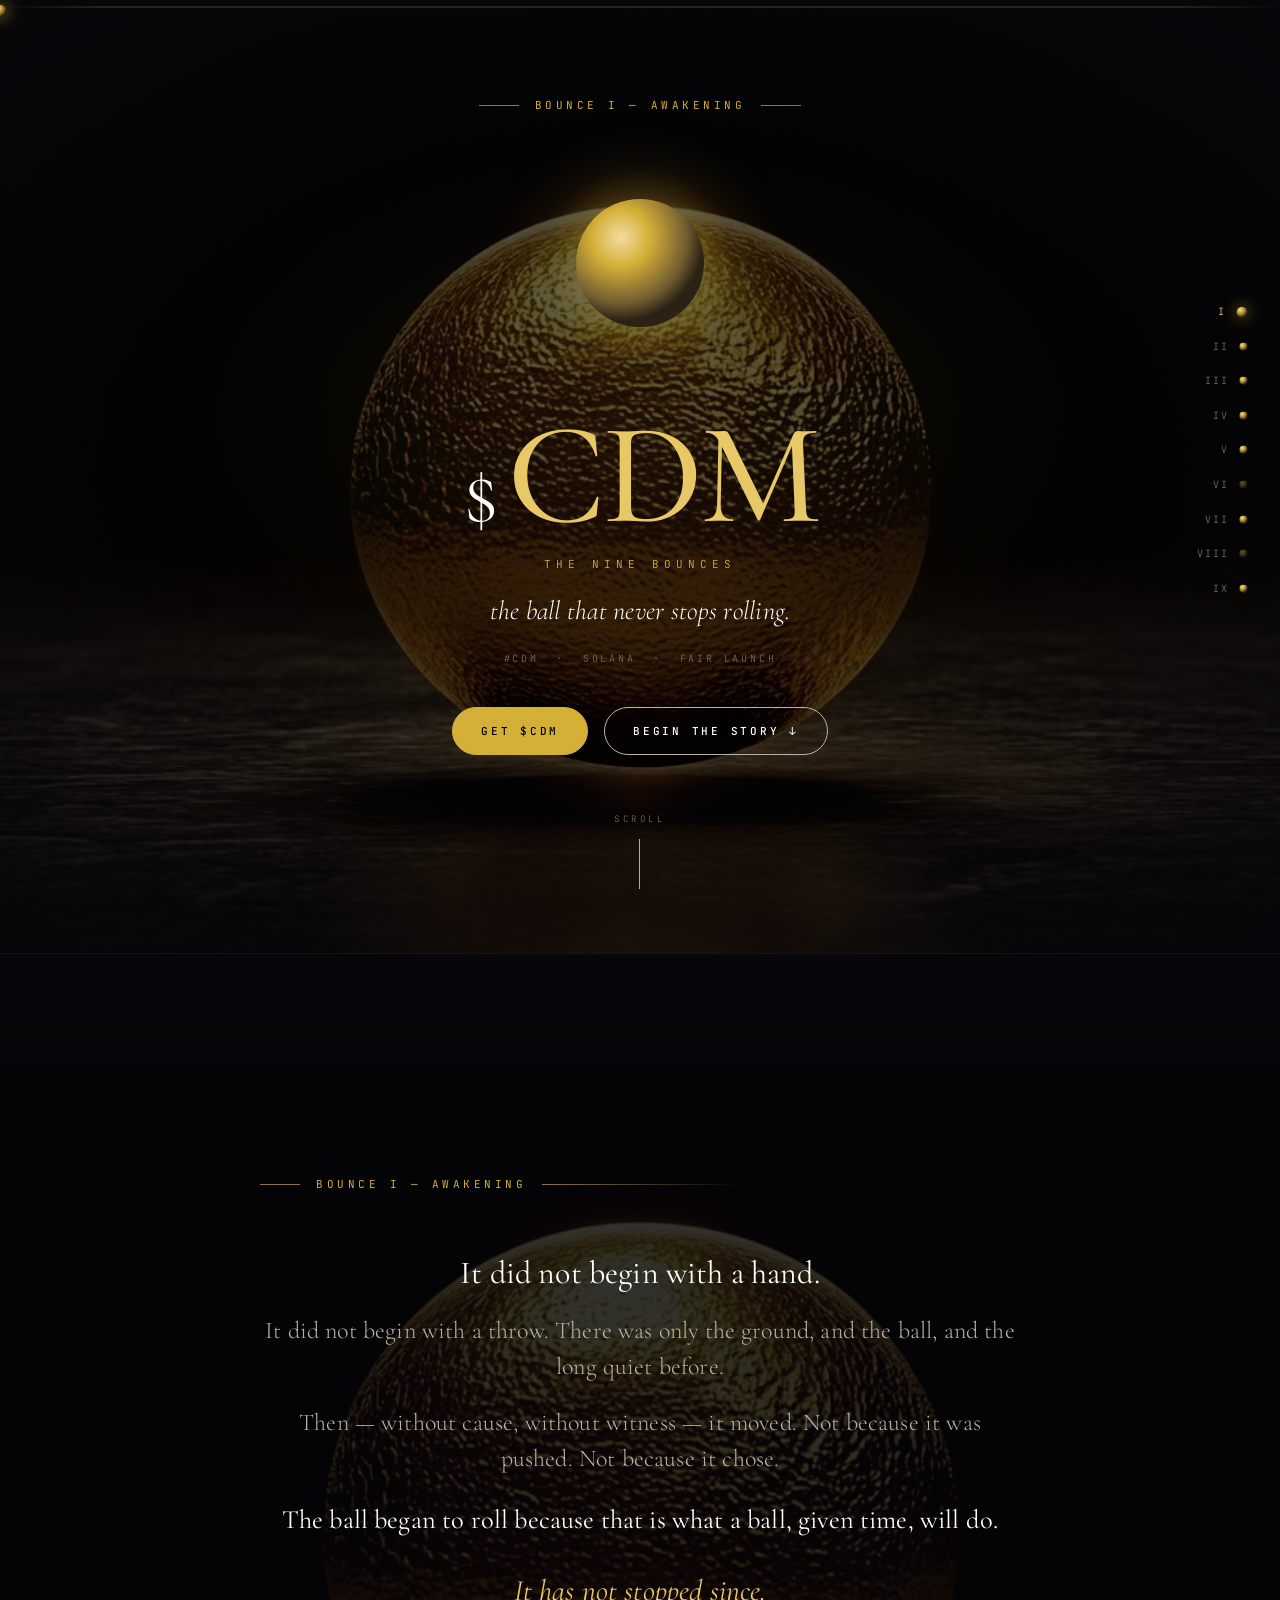
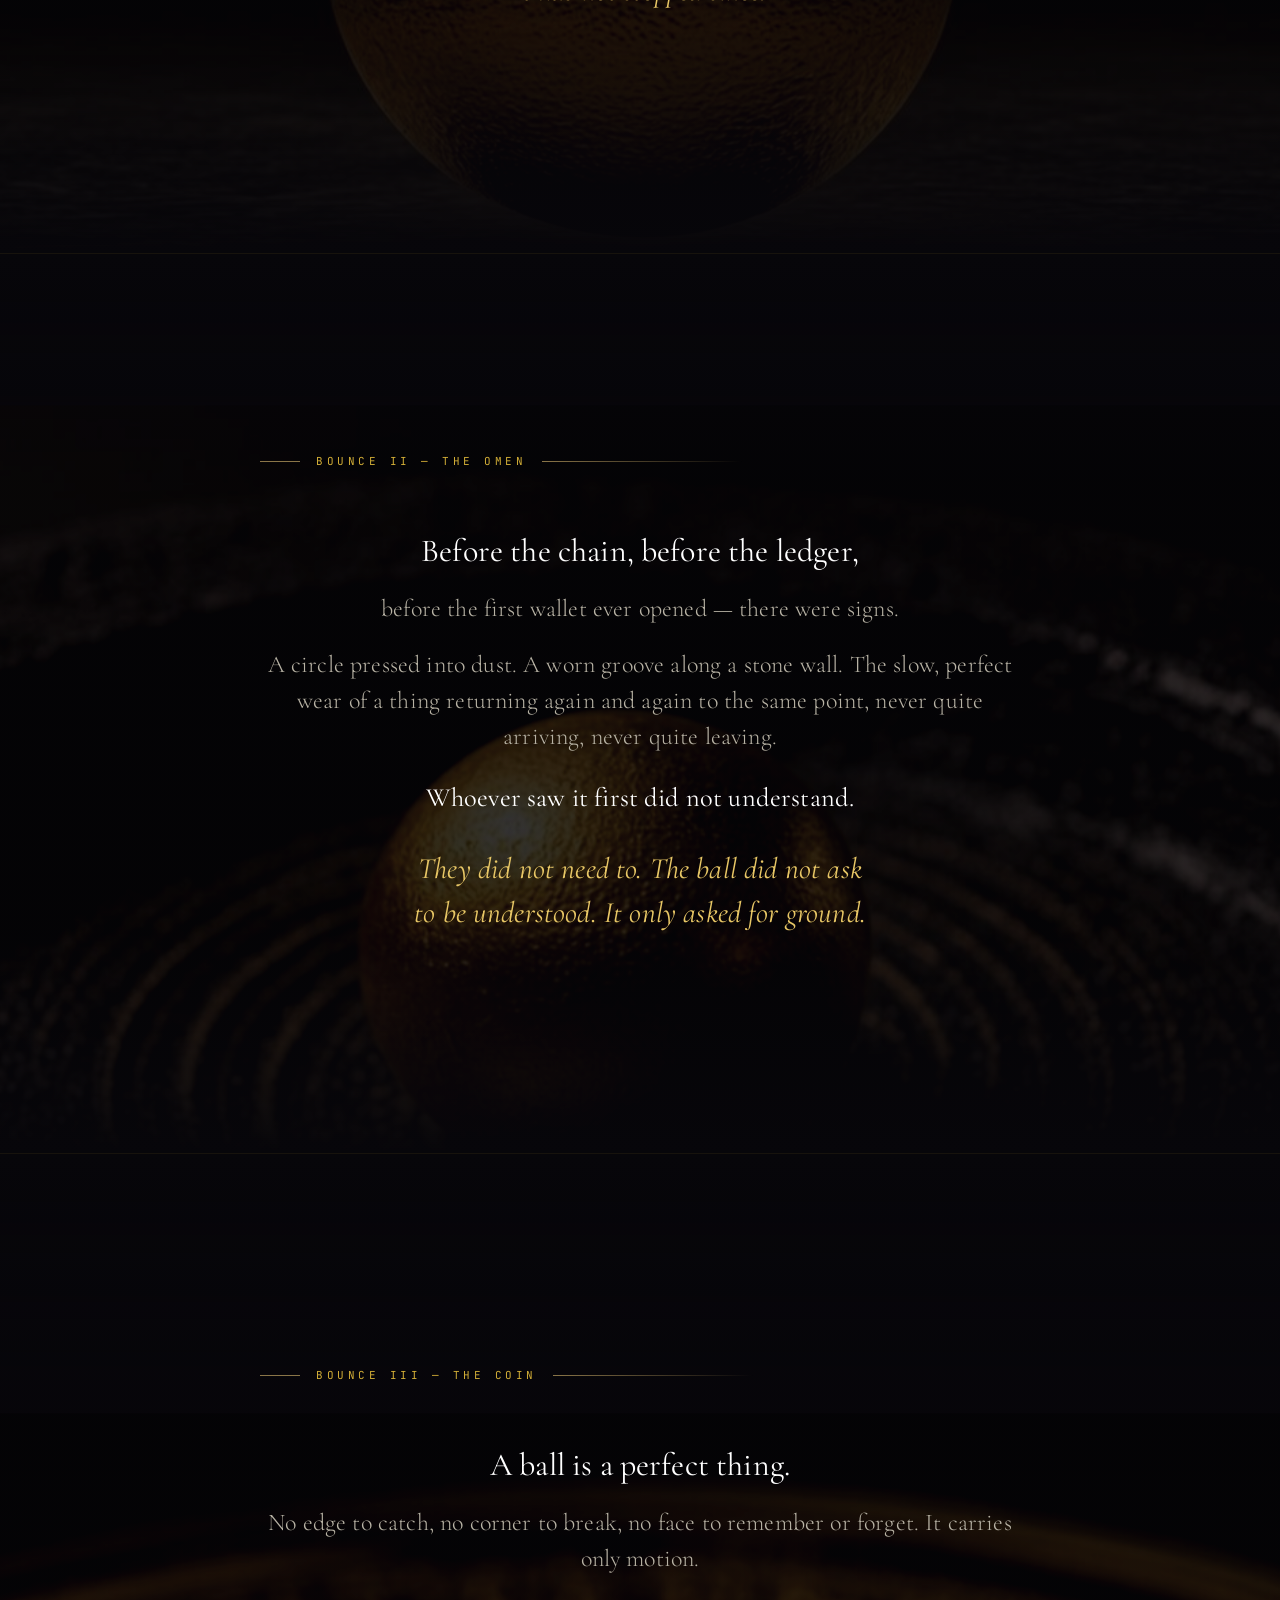
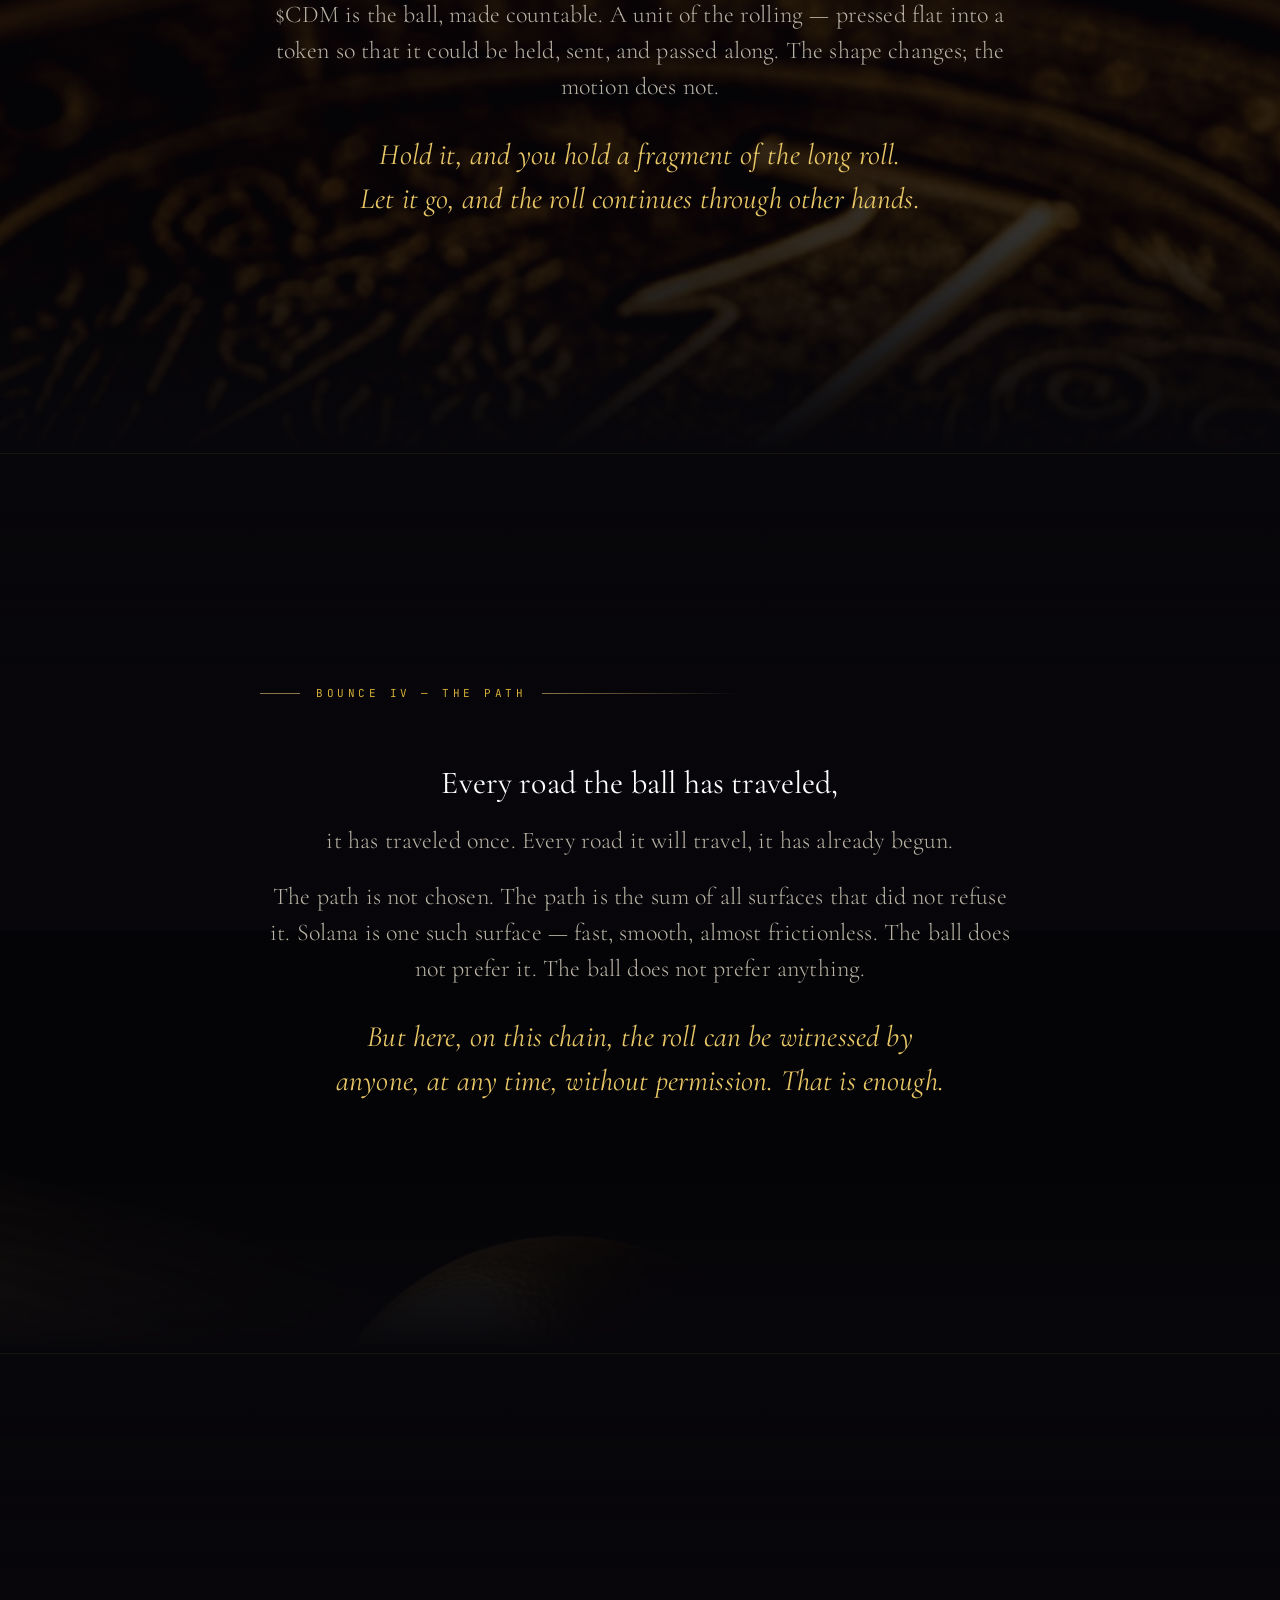
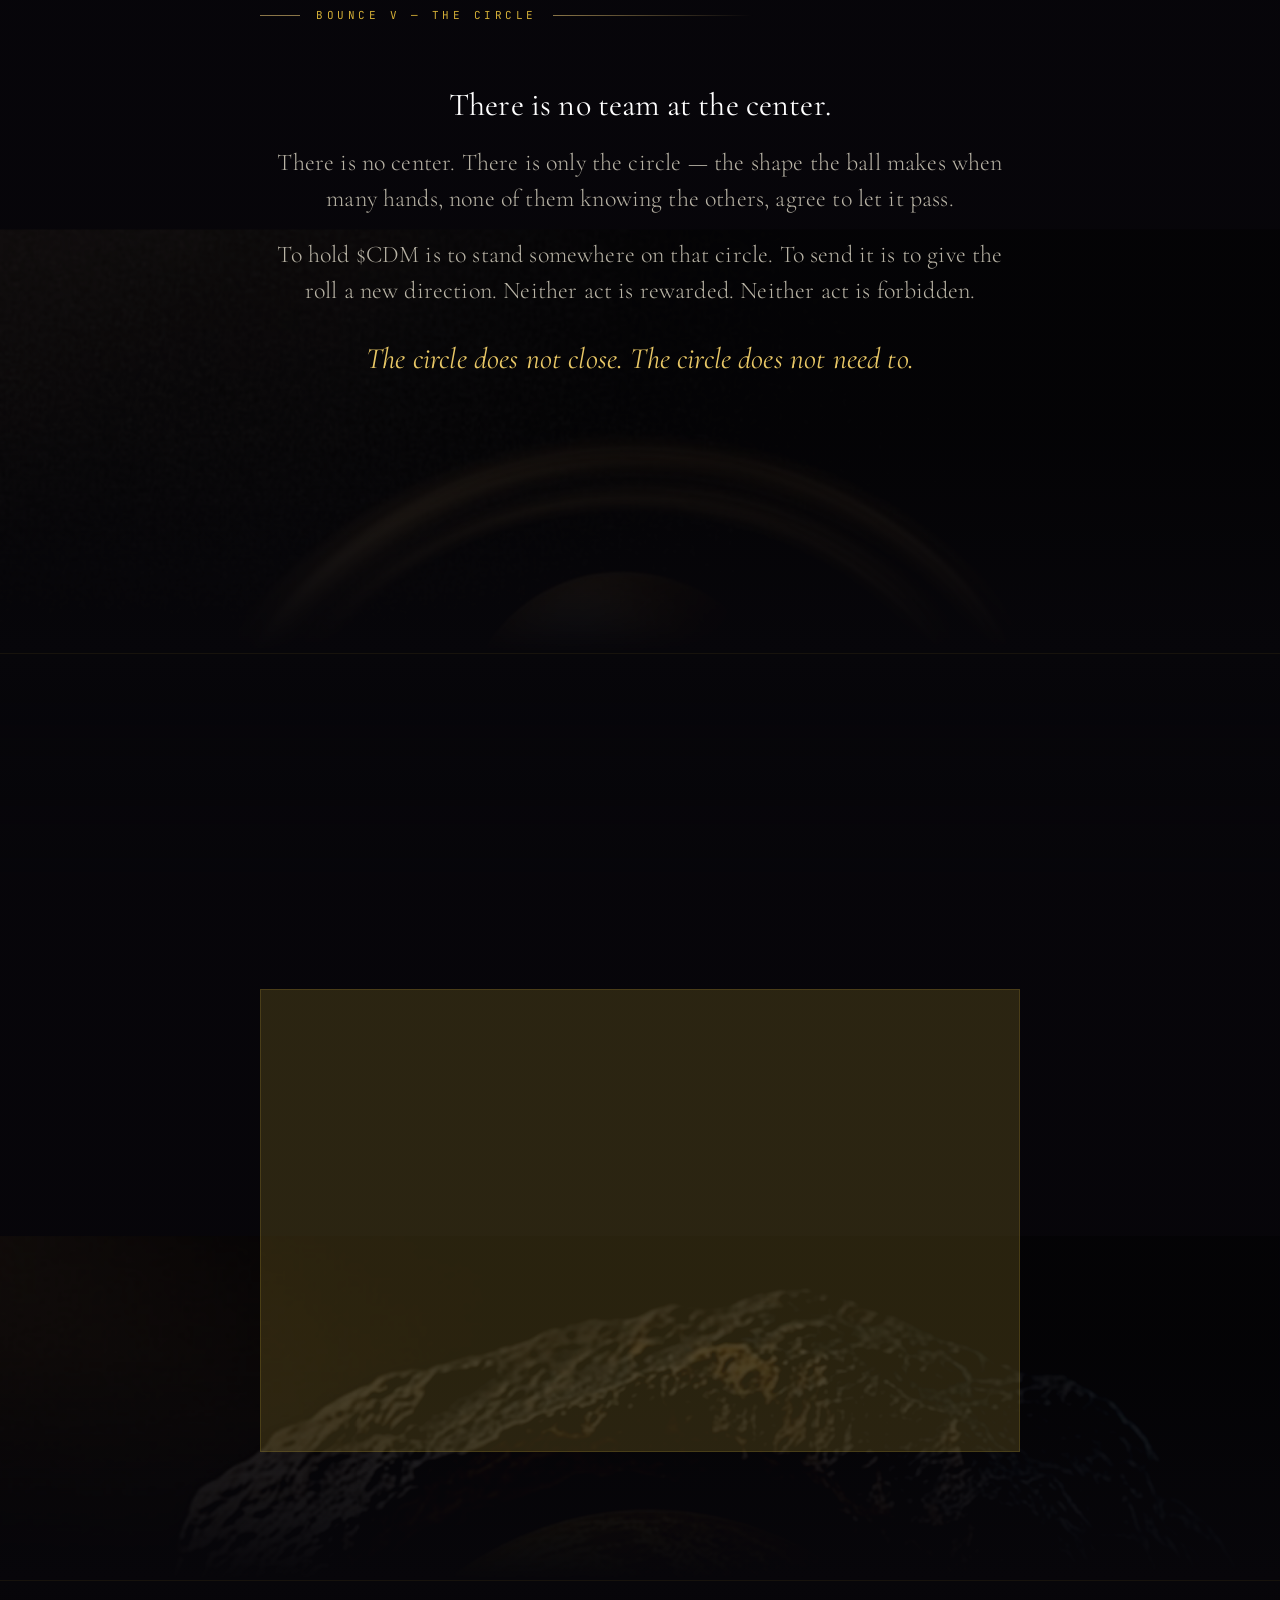
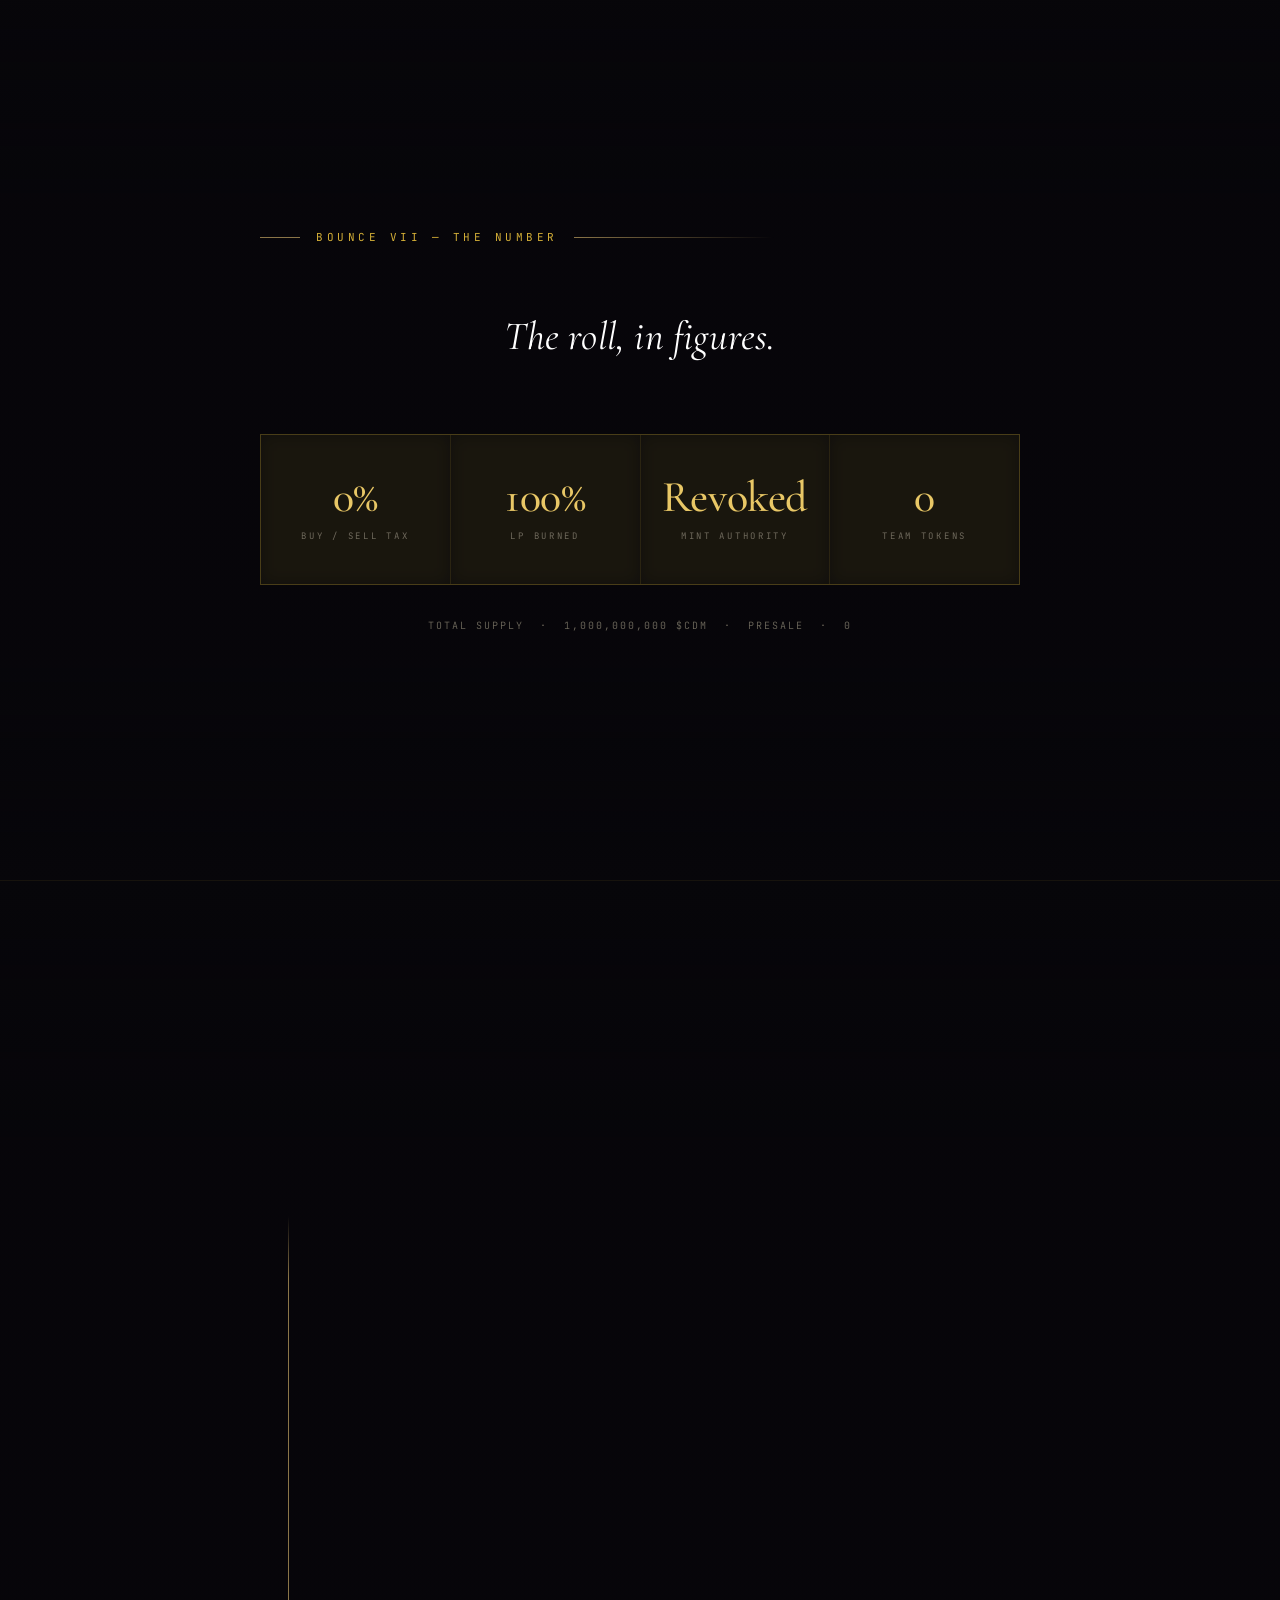
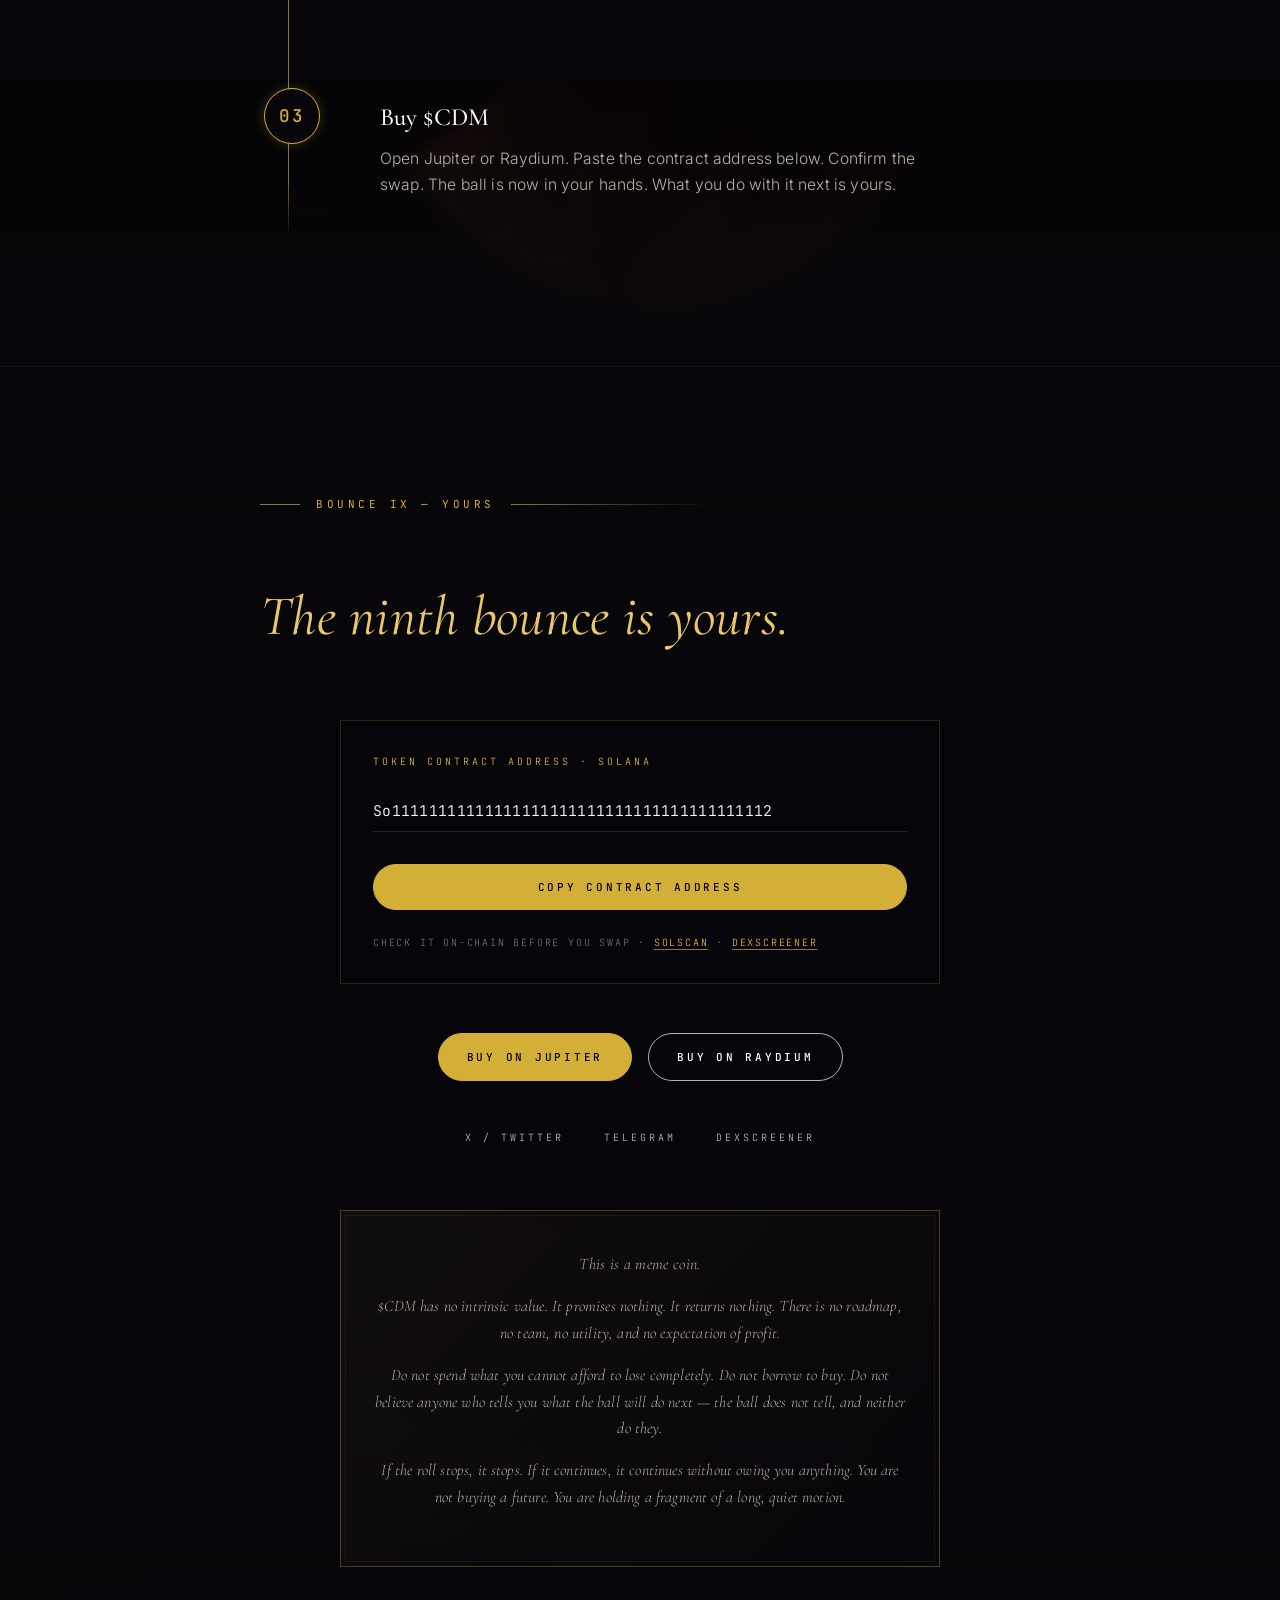
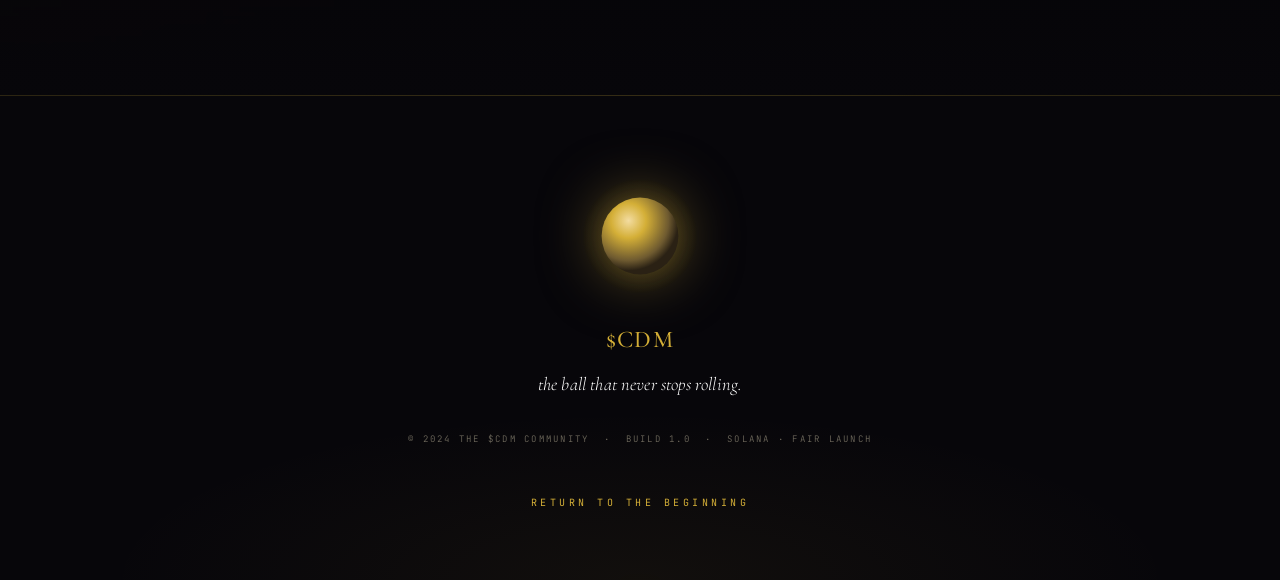
==== commit 79627316: "9d87aee5-e9d6-4446-8188-4965acd4f007" ====
--- a/download/index.html
+++ b/download/index.html
@@ -4,7 +4,7 @@
 <meta charset="UTF-8" />
 <meta name="viewport" content="width=device-width, initial-scale=1.0" />
 <meta name="description" content="$CDM — the ball that never stops rolling. Solana. Fair launch." />
-<meta name="theme-color" content="#0a0a0a" />
+<meta name="theme-color" content="#07060A" />
 <meta name="color-scheme" content="dark" />
 <title>$CDM — the ball that never stops rolling</title>
 <link rel="preconnect" href="https://fonts.googleapis.com" />
@@ -14,39 +14,98 @@
 </head>
 <body>
 
-<!-- Particle canvas (gold dust) -->
+<!-- ===== SVG icon symbols (defined once, referenced everywhere) ===== -->
+<svg width="0" height="0" style="position:absolute" aria-hidden="true">
+  <defs>
+    <!-- The Ball — single source of truth for the brand mark -->
+    <radialGradient id="ballGrad" cx="35%" cy="30%" r="65%">
+      <stop offset="0%"  stop-color="#f3dca0"/>
+      <stop offset="35%" stop-color="#D4AF37"/>
+      <stop offset="80%" stop-color="#6e5a30"/>
+      <stop offset="100%" stop-color="#2a2114"/>
+    </radialGradient>
+    <radialGradient id="ballGlow" cx="50%" cy="50%" r="50%">
+      <stop offset="0%"   stop-color="#D4AF37" stop-opacity="0.5"/>
+      <stop offset="50%"  stop-color="#D4AF37" stop-opacity="0.15"/>
+      <stop offset="100%" stop-color="#D4AF37" stop-opacity="0"/>
+    </radialGradient>
+
+    <!-- Full ball (hero, large marks) -->
+    <symbol id="ball" viewBox="0 0 100 100">
+      <circle cx="50" cy="50" r="42" fill="url(#ballGrad)"/>
+      <circle cx="50" cy="50" r="42" fill="none" stroke="#2a2114" stroke-width="0.5" opacity="0.4"/>
+    </symbol>
+
+    <!-- Ball with glow halo -->
+    <symbol id="ball-glow" viewBox="0 0 100 100">
+      <circle cx="50" cy="50" r="48" fill="url(#ballGlow)"/>
+      <circle cx="50" cy="50" r="32" fill="url(#ballGrad)"/>
+    </symbol>
+
+    <!-- Ball dot — for rail, bullets, small marks -->
+    <symbol id="ball-dot" viewBox="0 0 20 20">
+      <circle cx="10" cy="10" r="9" fill="url(#ballGrad)"/>
+    </symbol>
+
+    <!-- Trace — the groove left by the ball, used as divider -->
+    <symbol id="trace" viewBox="0 0 200 4">
+      <path d="M 0 2 Q 50 0, 100 2 T 200 2" stroke="#8a7548" stroke-width="1" fill="none" opacity="0.6"/>
+    </symbol>
+
+    <!-- Roll — ball in motion mark -->
+    <symbol id="roll" viewBox="0 0 100 30">
+      <circle cx="20" cy="15" r="8" fill="url(#ballGrad)" opacity="0.3"/>
+      <circle cx="40" cy="15" r="8" fill="url(#ballGrad)" opacity="0.5"/>
+      <circle cx="60" cy="15" r="8" fill="url(#ballGrad)" opacity="0.75"/>
+      <circle cx="80" cy="15" r="9" fill="url(#ballGrad)"/>
+    </symbol>
+  </defs>
+</svg>
+
+<!-- Particle canvas (gold dust — the ball's shed material) -->
 <canvas id="particles" aria-hidden="true"></canvas>
 
 <!-- Grain overlay -->
 <div class="grain" aria-hidden="true"></div>
 
-<!-- Side rail -->
+<!-- Rolling ball progress (top edge — a physical groove the ball rolls along) -->
+<div class="progress-track" aria-hidden="true">
+  <div class="progress-groove"></div>
+  <div class="progress-line"></div>
+  <div class="progress-ball">
+    <svg class="progress-ball-icon"><use href="#ball-dot"/></svg>
+  </div>
+</div>
+
+<!-- Side rail — nine balls, one per bounce -->
 <nav class="rail" aria-label="Chapters">
-  <a href="#chapter-1" data-target="chapter-1"><span class="rail-num">I</span></a>
-  <a href="#chapter-2" data-target="chapter-2"><span class="rail-num">II</span></a>
-  <a href="#chapter-3" data-target="chapter-3"><span class="rail-num">III</span></a>
-  <a href="#chapter-4" data-target="chapter-4"><span class="rail-num">IV</span></a>
-  <a href="#chapter-5" data-target="chapter-5"><span class="rail-num">V</span></a>
-  <a href="#chapter-6" data-target="chapter-6"><span class="rail-num">VI</span></a>
-  <a href="#chapter-7" data-target="chapter-7"><span class="rail-num">VII</span></a>
-  <a href="#chapter-8" data-target="chapter-8"><span class="rail-num">VIII</span></a>
-  <a href="#chapter-9" data-target="chapter-9"><span class="rail-num">IX</span></a>
+  <a href="#chapter-1" data-target="chapter-1"><span class="rail-num">I</span><svg class="rail-ball"><use href="#ball-dot"/></svg></a>
+  <a href="#chapter-2" data-target="chapter-2"><span class="rail-num">II</span><svg class="rail-ball"><use href="#ball-dot"/></svg></a>
+  <a href="#chapter-3" data-target="chapter-3"><span class="rail-num">III</span><svg class="rail-ball"><use href="#ball-dot"/></svg></a>
+  <a href="#chapter-4" data-target="chapter-4"><span class="rail-num">IV</span><svg class="rail-ball"><use href="#ball-dot"/></svg></a>
+  <a href="#chapter-5" data-target="chapter-5"><span class="rail-num">V</span><svg class="rail-ball"><use href="#ball-dot"/></svg></a>
+  <a href="#chapter-6" data-target="chapter-6"><span class="rail-num">VI</span><svg class="rail-ball"><use href="#ball-dot"/></svg></a>
+  <a href="#chapter-7" data-target="chapter-7"><span class="rail-num">VII</span><svg class="rail-ball"><use href="#ball-dot"/></svg></a>
+  <a href="#chapter-8" data-target="chapter-8"><span class="rail-num">VIII</span><svg class="rail-ball"><use href="#ball-dot"/></svg></a>
+  <a href="#chapter-9" data-target="chapter-9"><span class="rail-num">IX</span><svg class="rail-ball"><use href="#ball-dot"/></svg></a>
 </nav>
 
-<!-- ============== HERO ============== -->
+<!-- ============== HERO — Bounce 0 / Awakening preview ============== -->
 <header class="hero" id="top">
+  <div class="hero-bg-img" aria-hidden="true"></div>
+  <div class="hero-vignette" aria-hidden="true"></div>
+
   <div class="hero-inner">
-    <p class="hero-label fade-in"><span class="rule"></span>BOUNCE I &mdash; AWAKENING<span class="rule"></span></p>
-
-    <div class="orb-wrap fade-in">
-      <img src="img/hero-orb.jpg" alt="" class="orb-img" />
-      <div class="orb-glow" aria-hidden="true"></div>
-    </div>
-
-    <h1 class="title fade-in"><span class="title-gold">$CDM</span></h1>
+    <p class="hero-label fade-in"><svg class="label-rule" viewBox="0 0 40 1"><line x1="0" y1="0.5" x2="40" y2="0.5" stroke="#8a7548" stroke-width="1"/></svg>BOUNCE I &mdash; AWAKENING<svg class="label-rule" viewBox="0 0 40 1"><line x1="0" y1="0.5" x2="40" y2="0.5" stroke="#8a7548" stroke-width="1"/></svg></p>
+
+    <div class="hero-orb fade-in">
+      <svg class="hero-orb-svg" viewBox="0 0 200 200"><use href="#ball-glow"/></svg>
+    </div>
+
+    <h1 class="title fade-in"><span class="title-mark">$</span><span class="title-gold">CDM</span></h1>
     <p class="hero-tagline fade-in">THE NINE BOUNCES</p>
     <p class="subtitle fade-in"><em>the ball that never stops rolling.</em></p>
-    <p class="hero-meta fade-in">#CDM &middot; SOLANA &middot; FAIR LAUNCH</p>
+    <p class="hero-meta fade-in">#CDM &nbsp;&middot;&nbsp; SOLANA &nbsp;&middot;&nbsp; FAIR LAUNCH</p>
 
     <div class="hero-cta fade-in">
       <a href="#chapter-9" class="btn btn-primary">GET $CDM</a>
@@ -55,7 +114,7 @@
 
     <a href="#chapter-1" class="scroll-cue fade-in" aria-label="Enter">
       <span>SCROLL</span>
-      <span class="line"></span>
+      <svg class="scroll-line" viewBox="0 0 1 50"><line x1="0.5" y1="0" x2="0.5" y2="50" stroke="#D4AF37" stroke-width="1"/></svg>
     </a>
   </div>
 </header>
@@ -63,9 +122,13 @@
 <main>
 
   <!-- ============== I — AWAKENING ============== -->
-  <section class="chapter chapter-narrative" id="chapter-1">
-    <div class="chapter-inner">
-      <p class="chapter-label fade-in"><span class="rule"></span>BOUNCE I &mdash; AWAKENING<span class="rule"></span></p>
+  <section class="chapter chapter-image" id="chapter-1">
+    <div class="chapter-bg" data-parallax="0.12">
+      <img src="img/c1-awakening.jpg" alt="A single bronze-gold sphere resting in darkness, the moment before motion begins" loading="lazy" />
+      <div class="chapter-overlay"></div>
+    </div>
+    <div class="chapter-inner">
+      <p class="chapter-label fade-in"><svg class="label-rule" viewBox="0 0 40 1"><line x1="0" y1="0.5" x2="40" y2="0.5" stroke="#8a7548" stroke-width="1"/></svg>BOUNCE I &mdash; AWAKENING<span class="label-rule-flex"></span></p>
       <div class="prose fade-in">
         <p class="lead">It did not begin with a hand.</p>
         <p>It did not begin with a throw. There was only the ground, and the ball, and the long quiet before.</p>
@@ -77,9 +140,13 @@
   </section>
 
   <!-- ============== II — THE OMEN ============== -->
-  <section class="chapter chapter-narrative" id="chapter-2">
-    <div class="chapter-inner">
-      <p class="chapter-label fade-in"><span class="rule"></span>BOUNCE II &mdash; THE OMEN<span class="rule"></span></p>
+  <section class="chapter chapter-image" id="chapter-2">
+    <div class="chapter-bg" data-parallax="0.12">
+      <img src="img/c2-omen.jpg" alt="The ball resting in a worn circular groove in dark stone, evidence of its past passages" loading="lazy" />
+      <div class="chapter-overlay"></div>
+    </div>
+    <div class="chapter-inner">
+      <p class="chapter-label fade-in"><svg class="label-rule" viewBox="0 0 40 1"><line x1="0" y1="0.5" x2="40" y2="0.5" stroke="#8a7548" stroke-width="1"/></svg>BOUNCE II &mdash; THE OMEN<span class="label-rule-flex"></span></p>
       <div class="prose fade-in">
         <p class="lead">Before the chain, before the ledger,</p>
         <p>before the first wallet ever opened &mdash; there were signs.</p>
@@ -91,9 +158,13 @@
   </section>
 
   <!-- ============== III — THE COIN ============== -->
-  <section class="chapter chapter-narrative" id="chapter-3">
-    <div class="chapter-inner">
-      <p class="chapter-label fade-in"><span class="rule"></span>BOUNCE III &mdash; THE COIN<span class="rule"></span></p>
+  <section class="chapter chapter-image" id="chapter-3">
+    <div class="chapter-bg" data-parallax="0.12">
+      <img src="img/c3-coin.jpg" alt="The ball seen from above, taking on the character of a coin" loading="lazy" />
+      <div class="chapter-overlay"></div>
+    </div>
+    <div class="chapter-inner">
+      <p class="chapter-label fade-in"><svg class="label-rule" viewBox="0 0 40 1"><line x1="0" y1="0.5" x2="40" y2="0.5" stroke="#8a7548" stroke-width="1"/></svg>BOUNCE III &mdash; THE COIN<span class="label-rule-flex"></span></p>
       <div class="prose fade-in">
         <p class="lead">A ball is a perfect thing.</p>
         <p>No edge to catch, no corner to break, no face to remember or forget. It carries only motion.</p>
@@ -104,13 +175,13 @@
   </section>
 
   <!-- ============== IV — THE PATH ============== -->
-  <section class="chapter chapter-image-bleed" id="chapter-4">
+  <section class="chapter chapter-image" id="chapter-4">
     <div class="chapter-bg" data-parallax="0.15">
-      <img src="img/path-groove.jpg" alt="A worn circular groove pressed into dark stone" loading="lazy" />
-      <div class="chapter-overlay"></div>
-    </div>
-    <div class="chapter-inner">
-      <p class="chapter-label fade-in"><span class="rule"></span>BOUNCE IV &mdash; THE PATH<span class="rule"></span></p>
+      <img src="img/c4-path.jpg" alt="The ball captured mid-motion, a golden streak trailing behind it" loading="lazy" />
+      <div class="chapter-overlay"></div>
+    </div>
+    <div class="chapter-inner">
+      <p class="chapter-label fade-in"><svg class="label-rule" viewBox="0 0 40 1"><line x1="0" y1="0.5" x2="40" y2="0.5" stroke="#8a7548" stroke-width="1"/></svg>BOUNCE IV &mdash; THE PATH<span class="label-rule-flex"></span></p>
       <div class="prose fade-in">
         <p class="lead">Every road the ball has traveled,</p>
         <p>it has traveled once. Every road it will travel, it has already begun.</p>
@@ -121,9 +192,13 @@
   </section>
 
   <!-- ============== V — THE CIRCLE ============== -->
-  <section class="chapter chapter-narrative" id="chapter-5">
-    <div class="chapter-inner">
-      <p class="chapter-label fade-in"><span class="rule"></span>BOUNCE V &mdash; THE CIRCLE<span class="rule"></span></p>
+  <section class="chapter chapter-image" id="chapter-5">
+    <div class="chapter-bg" data-parallax="0.12">
+      <img src="img/c5-circle.jpg" alt="The ball tracing a perfect circle, long-exposure ghosting revealing its circular path" loading="lazy" />
+      <div class="chapter-overlay"></div>
+    </div>
+    <div class="chapter-inner">
+      <p class="chapter-label fade-in"><svg class="label-rule" viewBox="0 0 40 1"><line x1="0" y1="0.5" x2="40" y2="0.5" stroke="#8a7548" stroke-width="1"/></svg>BOUNCE V &mdash; THE CIRCLE<span class="label-rule-flex"></span></p>
       <div class="prose fade-in">
         <p class="lead">There is no team at the center.</p>
         <p>There is no center. There is only the circle &mdash; the shape the ball makes when many hands, none of them knowing the others, agree to let it pass.</p>
@@ -134,9 +209,13 @@
   </section>
 
   <!-- ============== VI — THE LAW ============== -->
-  <section class="chapter chapter-laws" id="chapter-6">
-    <div class="chapter-inner">
-      <p class="chapter-label fade-in"><span class="rule"></span>BOUNCE VI &mdash; THE LAW<span class="rule"></span></p>
+  <section class="chapter chapter-image" id="chapter-6">
+    <div class="chapter-bg" data-parallax="0.12">
+      <img src="img/c6-law.jpg" alt="The ball half-embedded in carved stone relief, fixed and eternal" loading="lazy" />
+      <div class="chapter-overlay"></div>
+    </div>
+    <div class="chapter-inner">
+      <p class="chapter-label fade-in"><svg class="label-rule" viewBox="0 0 40 1"><line x1="0" y1="0.5" x2="40" y2="0.5" stroke="#8a7548" stroke-width="1"/></svg>BOUNCE VI &mdash; THE LAW<span class="label-rule-flex"></span></p>
       <h2 class="section-title fade-in">Four laws. Carved once. Never amended.</h2>
 
       <div class="laws">
@@ -165,13 +244,13 @@
   </section>
 
   <!-- ============== VII — THE NUMBER ============== -->
-  <section class="chapter chapter-numbers" id="chapter-7">
-    <div class="chapter-bg" data-parallax="0.18">
-      <img src="img/gold-dust.jpg" alt="A swirl of fine gold dust suspended in darkness" loading="lazy" />
-      <div class="chapter-overlay"></div>
-    </div>
-    <div class="chapter-inner">
-      <p class="chapter-label fade-in"><span class="rule"></span>BOUNCE VII &mdash; THE NUMBER<span class="rule"></span></p>
+  <section class="chapter chapter-image" id="chapter-7">
+    <div class="chapter-bg" data-parallax="0.15">
+      <img src="img/c7-number.jpg" alt="The ball dissolving into gold particles, becoming countable" loading="lazy" />
+      <div class="chapter-overlay"></div>
+    </div>
+    <div class="chapter-inner">
+      <p class="chapter-label fade-in"><svg class="label-rule" viewBox="0 0 40 1"><line x1="0" y1="0.5" x2="40" y2="0.5" stroke="#8a7548" stroke-width="1"/></svg>BOUNCE VII &mdash; THE NUMBER<span class="label-rule-flex"></span></p>
       <h2 class="section-title fade-in">The roll, in figures.</h2>
 
       <div class="stats fade-in">
@@ -197,9 +276,13 @@
   </section>
 
   <!-- ============== VIII — THE RITUAL ============== -->
-  <section class="chapter chapter-ritual" id="chapter-8">
-    <div class="chapter-inner">
-      <p class="chapter-label fade-in"><span class="rule"></span>BOUNCE VIII &mdash; THE RITUAL<span class="rule"></span></p>
+  <section class="chapter chapter-image" id="chapter-8">
+    <div class="chapter-bg" data-parallax="0.12">
+      <img src="img/c8-ritual.jpg" alt="The ball being received into cupped hands emerging from darkness" loading="lazy" />
+      <div class="chapter-overlay"></div>
+    </div>
+    <div class="chapter-inner">
+      <p class="chapter-label fade-in"><svg class="label-rule" viewBox="0 0 40 1"><line x1="0" y1="0.5" x2="40" y2="0.5" stroke="#8a7548" stroke-width="1"/></svg>BOUNCE VIII &mdash; THE RITUAL<span class="label-rule-flex"></span></p>
       <h2 class="section-title fade-in">Three steps. Older than the chain.</h2>
 
       <ol class="ritual">
@@ -229,13 +312,13 @@
   </section>
 
   <!-- ============== IX — YOURS ============== -->
-  <section class="chapter chapter-yours" id="chapter-9">
-    <div class="chapter-bg" data-parallax="0.18">
-      <img src="img/horizon.jpg" alt="A single dark sphere on an infinite plain under a starless sky" loading="lazy" />
-      <div class="chapter-overlay"></div>
-    </div>
-    <div class="chapter-inner">
-      <p class="chapter-label fade-in"><span class="rule"></span>BOUNCE IX &mdash; YOURS<span class="rule"></span></p>
+  <section class="chapter chapter-image" id="chapter-9">
+    <div class="chapter-bg" data-parallax="0.15">
+      <img src="img/c9-yours.jpg" alt="The ball receding into infinite distance, becoming yours to follow" loading="lazy" />
+      <div class="chapter-overlay"></div>
+    </div>
+    <div class="chapter-inner">
+      <p class="chapter-label fade-in"><svg class="label-rule" viewBox="0 0 40 1"><line x1="0" y1="0.5" x2="40" y2="0.5" stroke="#8a7548" stroke-width="1"/></svg>BOUNCE IX &mdash; YOURS<span class="label-rule-flex"></span></p>
       <h2 class="section-title-big fade-in"><em>The ninth bounce is yours.</em></h2>
 
       <div class="contract-block fade-in">
@@ -274,7 +357,8 @@
 
 <footer class="footer">
   <div class="footer-inner">
-    <p class="footer-ball">$CDM</p>
+    <svg class="footer-ball"><use href="#ball-glow"/></svg>
+    <p class="footer-ball-text">$CDM</p>
     <p class="footer-line"><em>the ball that never stops rolling.</em></p>
     <p class="footer-meta">&copy; 2024 THE $CDM COMMUNITY &nbsp;&middot;&nbsp; BUILD 1.0 &nbsp;&middot;&nbsp; SOLANA &middot; FAIR LAUNCH</p>
     <a href="#top" class="back-to-top">RETURN TO THE BEGINNING</a>
--- a/download/cdm.css
+++ b/download/cdm.css
@@ -1,29 +1,37 @@
 /* =========================================================
    $CDM — the ball that never stops rolling
-   Stylesheet (cate.meme structure)
+   Visual System: "The Long Roll"
+   --------------------------------------------------------
+   Design principles:
+   1. The ball is the brand. Every visual element relates
+      to the ball's motion, surface, or trace.
+   2. One palette. One light. One grain. One atmosphere.
+   3. Negative space is the ball's natural habitat.
+   4. The trace (groove) is the divider; the ball is the mark.
    ========================================================= */
 
 :root {
-  --bg:         #07060A;
-  --bg-soft:    #0e0d12;
-  --gold:       #D4AF37;
-  --gold-bright:#E8C766;
-  --gold-soft:  #8a7548;
-  --text:       #ffffff;
-  --text-dim:   #6f6a5d;
-  --text-mid:   #b8b3a5;
-  --rule:       rgba(212, 175, 55, 0.18);
+  --bg:          #07060A;
+  --bg-soft:     #0e0d12;
+  --gold:        #D4AF37;
+  --gold-bright: #E8C766;
+  --gold-soft:   #8a7548;
+  --gold-dim:    #4a3f28;
+  --text:        #ffffff;
+  --text-dim:    #6f6a5d;
+  --text-mid:    #b8b3a5;
+  --rule:        rgba(212, 175, 55, 0.18);
+  --rule-faint:  rgba(212, 175, 55, 0.08);
 
   --font-display: "Cormorant Garamond", "Times New Roman", serif;
   --font-body:    "Inter", -apple-system, sans-serif;
   --font-mono:    "JetBrains Mono", "Courier New", monospace;
 
-  --max-w: 760px;
-  --max-w-wide: 1080px;
+  --max-w:       760px;
+  --max-w-wide:  1080px;
 }
 
 * { box-sizing: border-box; margin: 0; padding: 0; }
-
 html { scroll-behavior: smooth; }
 
 body {
@@ -42,28 +50,86 @@
 
 ::selection { background: rgba(212, 175, 55, 0.25); color: var(--gold-bright); }
 
-/* ===== Particle canvas ===== */
+/* ===== Particle canvas — gold dust shed by the rolling ball ===== */
 #particles {
   position: fixed;
   inset: 0;
   z-index: 1;
   pointer-events: none;
-  opacity: 0.55;
-}
-
-/* ===== Grain overlay ===== */
+  opacity: 0.5;
+}
+
+/* ===== Grain — the texture of the ball's surface, applied to the whole page ===== */
 .grain {
   position: fixed;
   inset: 0;
   pointer-events: none;
   z-index: 100;
-  opacity: 0.05;
+  opacity: 0.06;
   mix-blend-mode: overlay;
   background-image: url("data:image/svg+xml;utf8,<svg xmlns='http://www.w3.org/2000/svg' width='200' height='200'><filter id='n'><feTurbulence type='fractalNoise' baseFrequency='0.9' numOctaves='3' stitchTiles='stitch'/><feColorMatrix values='0 0 0 0 0.78 0 0 0 0 0.66 0 0 0 0 0.41 0 0 0 0.5 0'/></filter><rect width='100%25' height='100%25' filter='url(%23n)'/></svg>");
   background-size: 200px 200px;
 }
 
-/* ===== Side rail ===== */
+/* ===== Rolling ball progress — a physical groove the ball rolls along ===== */
+.progress-track {
+  position: fixed;
+  top: 0;
+  left: 0;
+  width: 100%;
+  height: 14px;
+  z-index: 99;
+  pointer-events: none;
+  background:
+    linear-gradient(to bottom, rgba(7, 6, 10, 0.95), rgba(7, 6, 10, 0.6) 60%, transparent);
+}
+/* The groove — a thin engraved channel */
+.progress-groove {
+  position: absolute;
+  top: 6px;
+  left: 0;
+  width: 100%;
+  height: 2px;
+  background: linear-gradient(to right,
+    transparent 0%,
+    var(--gold-dim) 8%,
+    var(--gold-dim) 92%,
+    transparent 100%);
+  opacity: 0.5;
+}
+/* The filled portion — gold dust filling the groove behind the ball */
+.progress-line {
+  position: absolute;
+  top: 6px;
+  left: 0;
+  height: 2px;
+  width: 0%;
+  background: linear-gradient(to right, transparent, var(--gold-soft) 10%, var(--gold) 100%);
+  box-shadow: 0 0 8px rgba(212, 175, 55, 0.5);
+  transition: width 0.15s linear;
+}
+/* The ball itself — rolling along the groove */
+.progress-ball {
+  position: absolute;
+  top: -1px;
+  left: 0;
+  width: 14px;
+  height: 14px;
+  transform: translateX(-50%);
+  transition: left 0.15s linear;
+  filter: drop-shadow(0 0 8px rgba(212, 175, 55, 0.8));
+}
+.progress-ball-icon {
+  width: 100%;
+  height: 100%;
+  animation: ballSpin 1.5s linear infinite;
+}
+@keyframes ballSpin {
+  from { transform: rotate(0deg); }
+  to   { transform: rotate(360deg); }
+}
+
+/* ===== Side rail — nine balls, one per bounce ===== */
 .rail {
   position: fixed;
   right: 2rem;
@@ -73,41 +139,48 @@
   flex-direction: column;
   gap: 1.1rem;
   z-index: 50;
-  list-style: none;
 }
 .rail a {
   display: flex;
   align-items: center;
   justify-content: flex-end;
-  gap: 0.6rem;
+  gap: 0.65rem;
   text-decoration: none;
   color: var(--text-dim);
   font-family: var(--font-mono);
   font-size: 10px;
   letter-spacing: 0.2em;
   transition: color 0.3s ease;
-}
-.rail a::before {
-  content: "";
-  display: inline-block;
-  width: 5px;
-  height: 5px;
-  border-radius: 50%;
-  border: 1px solid var(--text-dim);
-  background: transparent;
-  transition: all 0.3s ease;
+  position: relative;
+}
+.rail a:hover .rail-ball {
+  transform: scale(1.4);
+  opacity: 0.8;
+}
+.rail-ball {
+  width: 9px;
+  height: 9px;
+  opacity: 0.35;
+  transition: all 0.4s cubic-bezier(0.34, 1.56, 0.64, 1);
+  filter: drop-shadow(0 0 0 transparent);
 }
 .rail a.active {
   color: var(--gold-bright);
 }
-.rail a.active::before {
-  background: var(--gold-bright);
-  border-color: var(--gold-bright);
-  box-shadow: 0 0 8px var(--gold-bright);
+.rail a.active .rail-ball {
+  opacity: 1;
+  width: 12px;
+  height: 12px;
+  filter: drop-shadow(0 0 8px rgba(212, 175, 55, 0.7));
+  animation: railBounce 2.5s ease-in-out infinite;
+}
+@keyframes railBounce {
+  0%, 100% { transform: translateY(0); }
+  50%      { transform: translateY(-3px); }
 }
 
 /* =========================================================
-   HERO
+   HERO — Bounce I preview
    ========================================================= */
 .hero {
   min-height: 100vh;
@@ -118,9 +191,27 @@
   padding: 6rem 1.5rem 4rem;
   position: relative;
   z-index: 2;
+  overflow: hidden;
+}
+
+/* Use Awakening image as hero background, darkened */
+.hero-bg-img {
+  position: absolute;
+  inset: 0;
+  background-image: url("img/c1-awakening.jpg");
+  background-size: cover;
+  background-position: center;
+  filter: brightness(0.35) contrast(1.1) saturate(0.85);
+  z-index: 0;
+}
+.hero-vignette {
+  position: absolute;
+  inset: 0;
+  z-index: 1;
   background:
-    radial-gradient(ellipse 70% 50% at 50% 45%, rgba(212, 175, 55, 0.10) 0%, transparent 65%),
-    var(--bg);
+    radial-gradient(ellipse 60% 50% at 50% 45%, rgba(212, 175, 55, 0.08) 0%, transparent 60%),
+    radial-gradient(ellipse 80% 70% at 50% 50%, transparent 30%, var(--bg) 100%);
+  pointer-events: none;
 }
 
 .hero-inner {
@@ -130,74 +221,50 @@
   z-index: 2;
 }
 
-/* Chapter-style label with rules on both sides */
+/* Chapter-style label with rule lines on both sides (used in hero + chapter heads) */
 .hero-label, .chapter-label {
   font-family: var(--font-mono);
   font-size: 11px;
   font-weight: 400;
-  letter-spacing: 0.35em;
+  letter-spacing: 0.32em;
   text-transform: uppercase;
   color: var(--gold);
   display: flex;
   align-items: center;
   justify-content: center;
-  gap: 1.25rem;
+  gap: 1rem;
   margin-bottom: 3rem;
-  text-align: center;
-}
-.hero-label .rule, .chapter-label .rule {
-  display: inline-block;
+}
+.hero-label .label-rule, .chapter-label .label-rule {
   width: 40px;
   height: 1px;
-  background: var(--gold-soft);
-}
-.chapter-label {
-  justify-content: flex-start;
-  margin-bottom: 3.5rem;
-  text-align: left;
-}
-.chapter-label .rule:last-child {
+  flex-shrink: 0;
+}
+.label-rule-flex {
   flex: 1;
-  max-width: 280px;
+  max-width: 200px;
   height: 1px;
-  background: linear-gradient(to right, var(--gold-soft), transparent);
-}
-
-/* Orb */
-.orb-wrap {
+  background: linear-gradient(to right, var(--gold-soft) 0%, transparent 100%);
+}
+
+/* Hero orb — the ball, rendered from SVG symbol, glowing */
+.hero-orb {
   position: relative;
   width: 200px;
   height: 200px;
-  margin: 0 auto 3rem;
+  margin: 0 auto 2.5rem;
   transition: transform 0.6s cubic-bezier(0.22, 1, 0.36, 1);
   will-change: transform;
 }
-.orb-img {
-  position: relative;
+.hero-orb-svg {
   width: 100%;
   height: 100%;
-  object-fit: cover;
-  border-radius: 50%;
-  z-index: 2;
-  filter: contrast(1.05) saturate(0.95);
-  animation: orbFloat 7s ease-in-out infinite;
-}
-.orb-glow {
-  position: absolute;
-  inset: -25%;
-  border-radius: 50%;
-  background: radial-gradient(circle, rgba(212, 175, 55, 0.35) 0%, rgba(212, 175, 55, 0.08) 35%, transparent 70%);
-  filter: blur(20px);
-  z-index: 1;
-  animation: orbGlow 7s ease-in-out infinite;
-}
-@keyframes orbFloat {
-  0%, 100% { transform: translateY(0) rotate(0deg); }
-  50%      { transform: translateY(-6px) rotate(2deg); }
-}
-@keyframes orbGlow {
-  0%, 100% { opacity: 0.6; transform: scale(1); }
-  50%      { opacity: 1;   transform: scale(1.1); }
+  filter: drop-shadow(0 0 40px rgba(212, 175, 55, 0.35));
+  animation: orbBreathe 7s ease-in-out infinite;
+}
+@keyframes orbBreathe {
+  0%, 100% { transform: scale(1); filter: drop-shadow(0 0 40px rgba(212, 175, 55, 0.35)); }
+  50%      { transform: scale(1.04); filter: drop-shadow(0 0 60px rgba(212, 175, 55, 0.55)); }
 }
 
 .title {
@@ -207,7 +274,16 @@
   line-height: 1;
   letter-spacing: -0.02em;
   color: var(--text);
-  margin-bottom: 0.75rem;
+  margin-bottom: 0.5rem;
+  display: inline-flex;
+  align-items: baseline;
+  gap: 0.05em;
+}
+.title-mark {
+  color: var(--text);
+  font-weight: 300;
+  font-size: 0.6em;
+  margin-right: 0.05em;
 }
 .title-gold { color: var(--gold-bright); }
 
@@ -217,7 +293,7 @@
   letter-spacing: 0.45em;
   color: var(--gold);
   text-transform: uppercase;
-  margin-bottom: 1.25rem;
+  margin-bottom: 1rem;
 }
 
 .subtitle {
@@ -227,19 +303,18 @@
   font-size: clamp(1.25rem, 3vw, 1.65rem);
   color: var(--text);
   letter-spacing: 0.01em;
-  margin-bottom: 1.25rem;
+  margin-bottom: 1rem;
 }
 
 .hero-meta {
   font-family: var(--font-mono);
   font-size: 10px;
-  letter-spacing: 0.3em;
+  letter-spacing: 0.28em;
   color: var(--text-dim);
   text-transform: uppercase;
   margin-bottom: 2.5rem;
 }
 
-/* CTA buttons */
 .hero-cta, .cta-row {
   display: flex;
   justify-content: center;
@@ -294,11 +369,9 @@
   transition: color 0.4s ease;
 }
 .scroll-cue:hover { color: var(--gold); }
-.scroll-cue .line {
-  display: block;
+.scroll-line {
   width: 1px;
   height: 50px;
-  background: linear-gradient(to bottom, var(--gold) 0%, transparent 100%);
   animation: lineDrop 2.5s ease-in-out infinite;
 }
 @keyframes lineDrop {
@@ -308,6 +381,7 @@
 
 /* =========================================================
    CHAPTERS — common
+   Every chapter has a background image (its moment of the ball)
    ========================================================= */
 .chapter {
   min-height: 100vh;
@@ -316,76 +390,28 @@
   padding: 8rem 1.5rem;
   position: relative;
   z-index: 2;
-  border-top: 1px solid var(--rule);
+  border-top: 1px solid var(--rule-faint);
 }
 
 .chapter-inner {
   max-width: var(--max-w);
   margin: 0 auto;
   width: 100%;
-}
-
-/* Narrative chapters */
-.chapter-narrative .chapter-inner {
-  max-width: var(--max-w);
-  text-align: center;
-}
-.chapter-narrative .chapter-label {
-  justify-content: center;
-  text-align: center;
-}
-.chapter-narrative .chapter-label .rule:last-child {
-  background: linear-gradient(to right, transparent, var(--gold-soft), transparent);
-  max-width: 80px;
-}
-.chapter-narrative .chapter-label .rule:first-child {
-  background: linear-gradient(to right, transparent, var(--gold-soft));
-  max-width: 80px;
-}
-
-/* Prose */
-.prose p {
-  font-family: var(--font-display);
-  font-weight: 300;
-  font-size: 1.5rem;
-  line-height: 1.5;
-  color: var(--text-mid);
-  margin-bottom: 1.25rem;
-  text-wrap: pretty;
-}
-.prose .lead {
-  font-size: 2rem;
-  color: var(--text);
-  font-weight: 400;
-  margin-bottom: 1rem;
-}
-.prose .quote {
-  font-size: 1.65rem;
-  color: var(--text);
-  font-weight: 400;
-  margin-top: 1.5rem;
-}
-.prose .quote-em {
-  font-style: italic;
-  font-size: 1.85rem;
-  color: var(--gold-bright);
-  font-weight: 400;
-  margin-top: 1.75rem;
-  text-wrap: balance;
-}
-
-/* =========================================================
-   CHAPTER WITH FULL-BLEED BG IMAGE (Path, Number, Yours)
-   ========================================================= */
-.chapter-image-bleed,
-.chapter-numbers,
-.chapter-yours {
-  border-top: none;
-}
+  position: relative;
+  z-index: 2;
+}
+
+.chapter-label {
+  justify-content: flex-start;
+  margin-bottom: 3.5rem;
+  text-align: left;
+}
+
+/* Background image (the ball's moment) + darkening overlay */
 .chapter-bg {
   position: absolute;
   inset: 0;
-  z-index: -1;
+  z-index: 0;
   overflow: hidden;
 }
 .chapter-bg img {
@@ -394,7 +420,7 @@
   width: 100%;
   height: 116%;
   object-fit: cover;
-  filter: brightness(0.40) contrast(1.15) saturate(0.85);
+  filter: brightness(0.42) contrast(1.12) saturate(0.85);
   will-change: transform;
 }
 .chapter-overlay {
@@ -409,9 +435,42 @@
   pointer-events: none;
 }
 
+/* Prose — narrative typography */
+.prose p {
+  font-family: var(--font-display);
+  font-weight: 300;
+  font-size: 1.5rem;
+  line-height: 1.5;
+  color: var(--text-mid);
+  margin-bottom: 1.25rem;
+  text-wrap: pretty;
+  text-align: center;
+}
+.prose .lead {
+  font-size: 2rem;
+  color: var(--text);
+  font-weight: 400;
+  margin-bottom: 1rem;
+}
+.prose .quote {
+  font-size: 1.65rem;
+  color: var(--text);
+  font-weight: 400;
+  margin-top: 1.5rem;
+}
+.prose .quote-em {
+  font-style: italic;
+  font-size: 1.85rem;
+  color: var(--gold-bright);
+  font-weight: 400;
+  margin-top: 1.75rem;
+  text-wrap: balance;
+}
+
 /* =========================================================
    VI — THE LAW
    ========================================================= */
+.chapter-law .chapter-inner,
 .chapter-laws .chapter-inner { max-width: var(--max-w-wide); }
 
 .section-title {
@@ -434,7 +493,8 @@
   border: 1px solid var(--rule);
 }
 .law {
-  background: var(--bg);
+  background: rgba(7, 6, 10, 0.7);
+  backdrop-filter: blur(8px);
   padding: 2.5rem 2rem;
   display: flex;
   flex-direction: column;
@@ -476,7 +536,8 @@
   border: 1px solid var(--rule);
 }
 .stat {
-  background: rgba(7, 6, 10, 0.6);
+  background: rgba(7, 6, 10, 0.7);
+  backdrop-filter: blur(8px);
   padding: 2.5rem 1.25rem;
   text-align: center;
   display: flex;
@@ -484,7 +545,6 @@
   gap: 0.6rem;
   min-height: 140px;
   justify-content: center;
-  backdrop-filter: blur(4px);
 }
 .stat-value {
   font-family: var(--font-display);
@@ -513,7 +573,7 @@
 }
 
 /* =========================================================
-   VIII — THE RITUAL
+   VIII — THE RITUAL — timeline with ball nodes
    ========================================================= */
 .chapter-ritual .chapter-inner { max-width: var(--max-w-wide); }
 
@@ -522,7 +582,7 @@
   position: relative;
   padding-left: 2rem;
 }
-/* Timeline connector */
+/* The trace — vertical line connecting the three steps */
 .ritual::before {
   content: "";
   position: absolute;
@@ -557,6 +617,7 @@
   position: relative;
   z-index: 2;
   margin-left: -28px;
+  box-shadow: 0 0 12px rgba(212, 175, 55, 0.25);
 }
 .step-body { padding-top: 0.5rem; }
 .step-title {
@@ -580,17 +641,6 @@
    IX — YOURS
    ========================================================= */
 .chapter-yours .chapter-inner { max-width: var(--max-w); text-align: center; }
-.chapter-yours .chapter-label {
-  justify-content: center;
-}
-.chapter-yours .chapter-label .rule:last-child {
-  background: linear-gradient(to right, transparent, var(--gold-soft), transparent);
-  max-width: 80px;
-}
-.chapter-yours .chapter-label .rule:first-child {
-  background: linear-gradient(to right, transparent, var(--gold-soft));
-  max-width: 80px;
-}
 
 .section-title-big {
   font-family: var(--font-display);
@@ -607,8 +657,8 @@
   margin: 0 auto 3rem;
   padding: 2rem;
   border: 1px solid var(--rule);
-  background: rgba(7, 6, 10, 0.6);
-  backdrop-filter: blur(6px);
+  background: rgba(7, 6, 10, 0.75);
+  backdrop-filter: blur(10px);
   max-width: 600px;
 }
 .contract-label {
@@ -660,10 +710,7 @@
 #copy-btn .copy-done { display: none; }
 #copy-btn.copied .copy-label { display: none; }
 #copy-btn.copied .copy-done { display: inline; }
-#copy-btn.copied {
-  background: var(--gold-bright);
-  color: #000;
-}
+#copy-btn.copied { background: var(--gold-bright); }
 
 .contract-note {
   font-family: var(--font-mono);
@@ -701,28 +748,41 @@
 
 .disclaimer {
   margin-top: 4rem;
-  padding-top: 3rem;
-  border-top: 1px solid var(--rule);
+  padding: 2.5rem 2rem;
+  border: 1px solid var(--gold-dim);
+  background:
+    linear-gradient(135deg, rgba(74, 63, 40, 0.15) 0%, rgba(7, 6, 10, 0.6) 100%);
   text-align: center;
   max-width: 600px;
   margin-left: auto;
   margin-right: auto;
+  position: relative;
+  backdrop-filter: blur(6px);
+}
+.disclaimer::before {
+  content: "";
+  position: absolute;
+  inset: 4px;
+  border: 1px solid var(--rule-faint);
+  pointer-events: none;
 }
 .disclaimer-title {
-  font-family: var(--font-mono);
-  font-size: 12px;
+  font-family: var(--font-display);
+  font-style: italic;
   font-weight: 500;
-  letter-spacing: 0.35em;
-  text-transform: uppercase;
-  color: var(--gold);
-  margin-bottom: 1.75rem;
+  font-size: 1.4rem;
+  color: var(--gold-bright);
+  margin-bottom: 1.5rem;
+  letter-spacing: 0.02em;
+  text-transform: none;
 }
 .disclaimer p {
-  font-family: var(--font-body);
-  font-size: 0.9rem;
-  line-height: 1.75;
-  color: var(--text-dim);
-  margin-bottom: 1.25rem;
+  font-family: var(--font-display);
+  font-style: italic;
+  font-size: 1rem;
+  line-height: 1.65;
+  color: var(--text-mid);
+  margin-bottom: 1rem;
   font-weight: 300;
   text-wrap: pretty;
 }
@@ -737,20 +797,25 @@
   position: relative;
   z-index: 2;
   background:
-    radial-gradient(ellipse 60% 50% at 50% 100%, rgba(212, 175, 55, 0.04) 0%, transparent 70%),
+    radial-gradient(ellipse 60% 50% at 50% 100%, rgba(212, 175, 55, 0.05) 0%, transparent 70%),
     var(--bg);
 }
-.footer-inner {
-  max-width: var(--max-w);
-  margin: 0 auto;
-}
+.footer-inner { max-width: var(--max-w); margin: 0 auto; }
 .footer-ball {
+  width: 120px;
+  height: 120px;
+  margin: 0 auto 1.5rem;
+  display: block;
+  filter: drop-shadow(0 0 30px rgba(212, 175, 55, 0.5));
+  animation: orbBreathe 7s ease-in-out infinite;
+}
+.footer-ball-text {
   font-family: var(--font-display);
   font-weight: 500;
-  font-size: 1.75rem;
+  font-size: 1.5rem;
   color: var(--gold);
   letter-spacing: 0.05em;
-  margin-bottom: 0.75rem;
+  margin-bottom: 0.5rem;
 }
 .footer-line {
   font-family: var(--font-display);
@@ -794,16 +859,10 @@
     transform 1.2s cubic-bezier(0.22, 1, 0.36, 1);
   will-change: opacity, transform;
 }
-.fade-in.visible {
-  opacity: 1;
-  transform: translateY(0);
-}
+.fade-in.visible { opacity: 1; transform: translateY(0); }
 .chapter .fade-in:nth-child(2) { transition-delay: 0.08s; }
 .chapter .fade-in:nth-child(3) { transition-delay: 0.16s; }
 .chapter .fade-in:nth-child(4) { transition-delay: 0.24s; }
-.laws .fade-in,
-.stats .fade-in,
-.ritual .fade-in { transition-delay: 0s; }
 
 /* =========================================================
    RESPONSIVE
@@ -817,12 +876,14 @@
   body { font-size: 15px; }
   .chapter { padding: 5rem 1.25rem; min-height: auto; }
   .hero { min-height: 100vh; }
-  .orb-wrap { width: 140px; height: 140px; margin-bottom: 2rem; }
-  .rail { right: 1rem; gap: 0.85rem; }
+  .hero-orb { width: 140px; height: 140px; margin-bottom: 2rem; }
+  .rail { right: 0.75rem; gap: 0.85rem; }
   .rail a { font-size: 0; }
-  .rail a::before { width: 6px; height: 6px; }
-  .hero-label, .chapter-label { font-size: 9px; gap: 0.75rem; }
-  .hero-label .rule, .chapter-label .rule { width: 24px; }
+  .rail-ball { width: 8px; height: 8px; }
+  .rail a.active .rail-ball { width: 11px; height: 11px; }
+  .hero-label, .chapter-label { font-size: 9px; gap: 0.75rem; letter-spacing: 0.25em; }
+  .hero-label .label-rule, .chapter-label .label-rule { width: 20px; }
+  .label-rule-flex { max-width: 80px; }
   .prose p { font-size: 1.25rem; }
   .prose .lead { font-size: 1.6rem; }
   .prose .quote { font-size: 1.35rem; }
@@ -843,7 +904,6 @@
   .stats { grid-template-columns: 1fr; }
   .title { font-size: 4rem; }
   .chapter-label { font-size: 8px; }
-  .chapter-label .rule { width: 16px; }
 }
 
 /* ===== Reduced motion ===== */
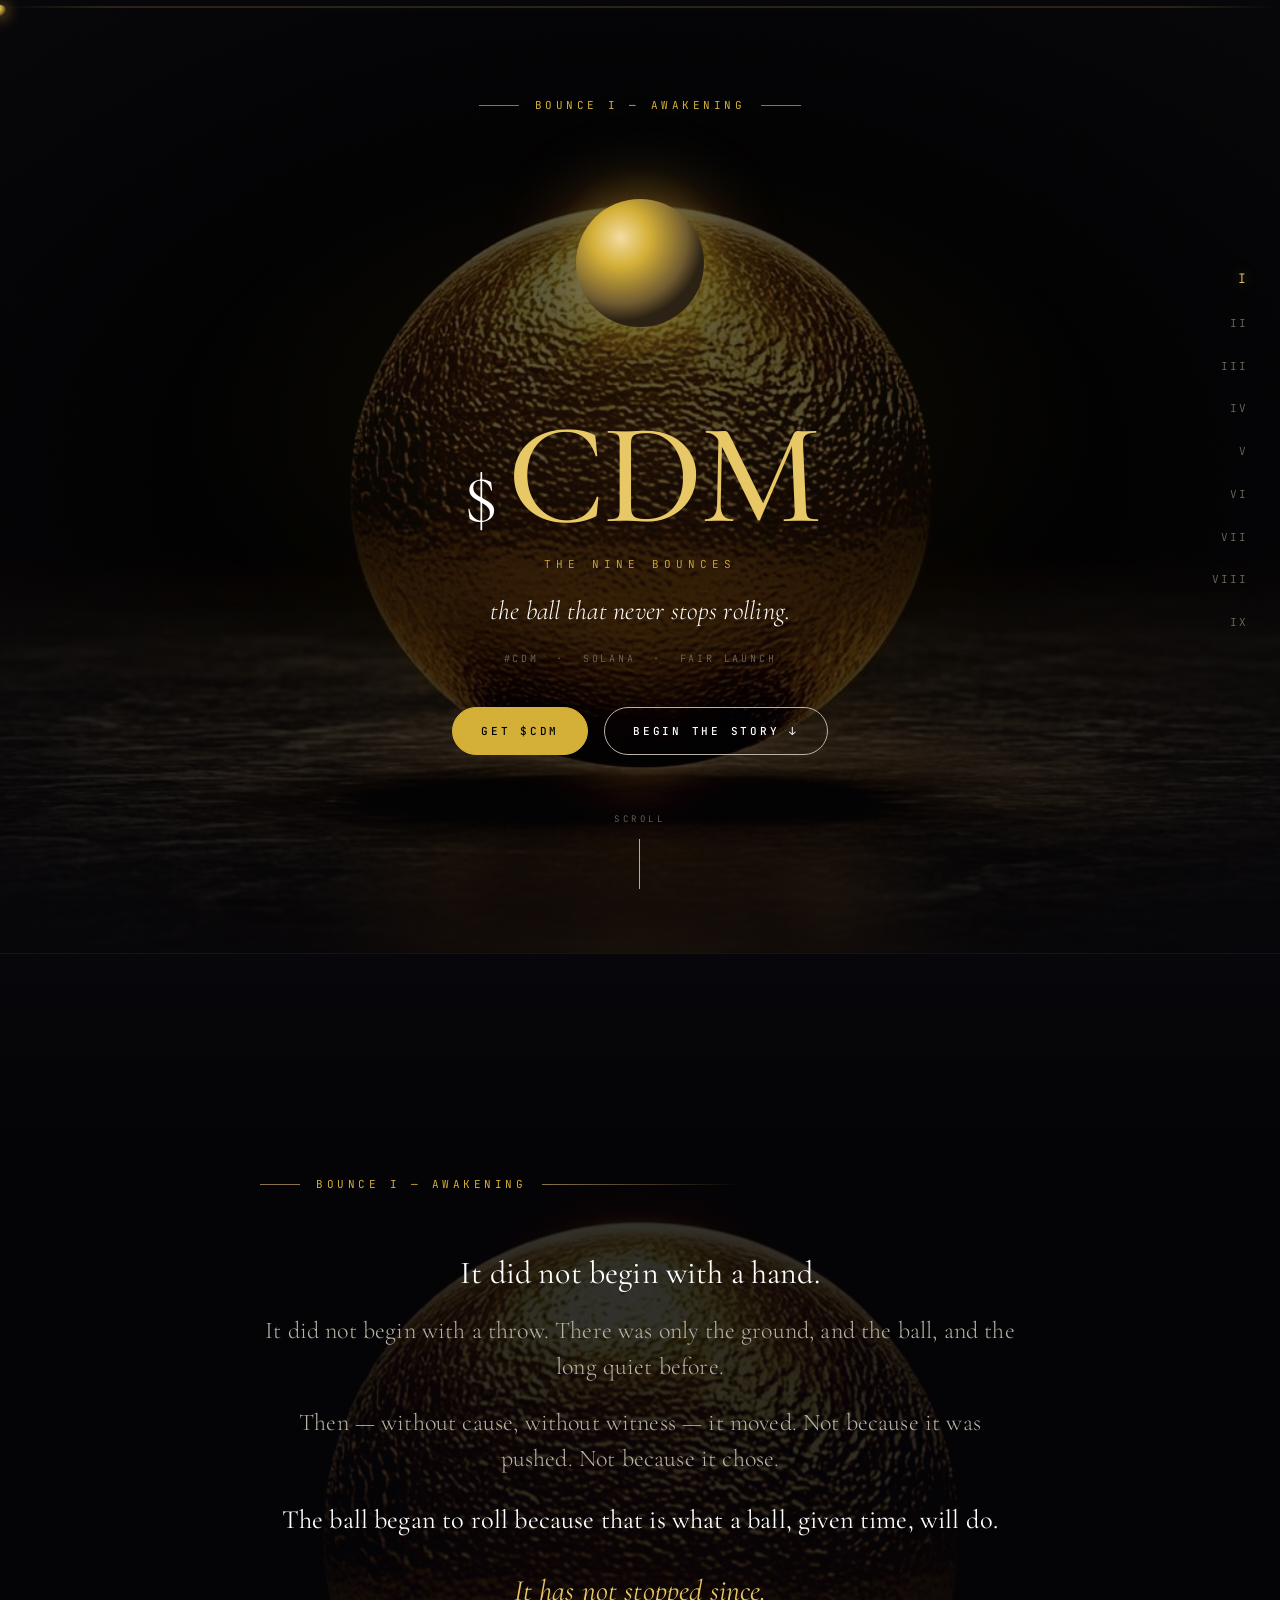
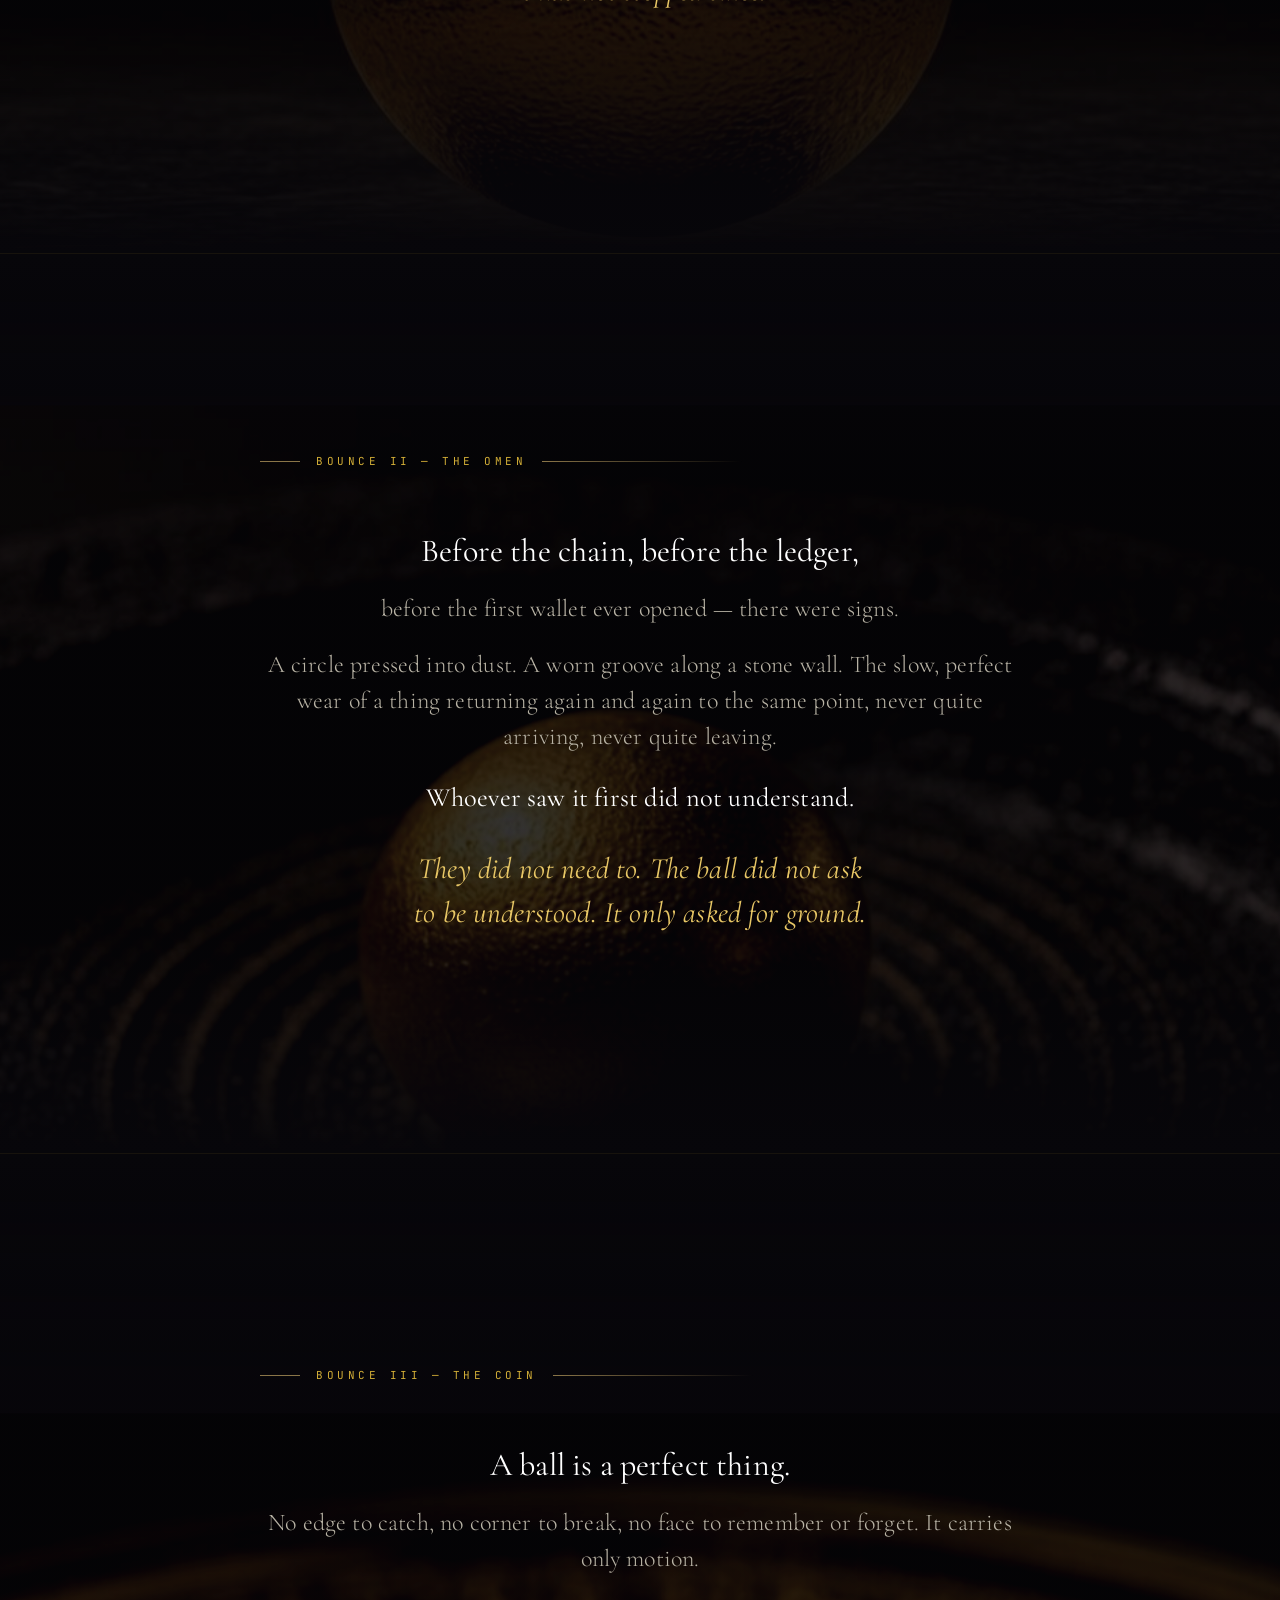
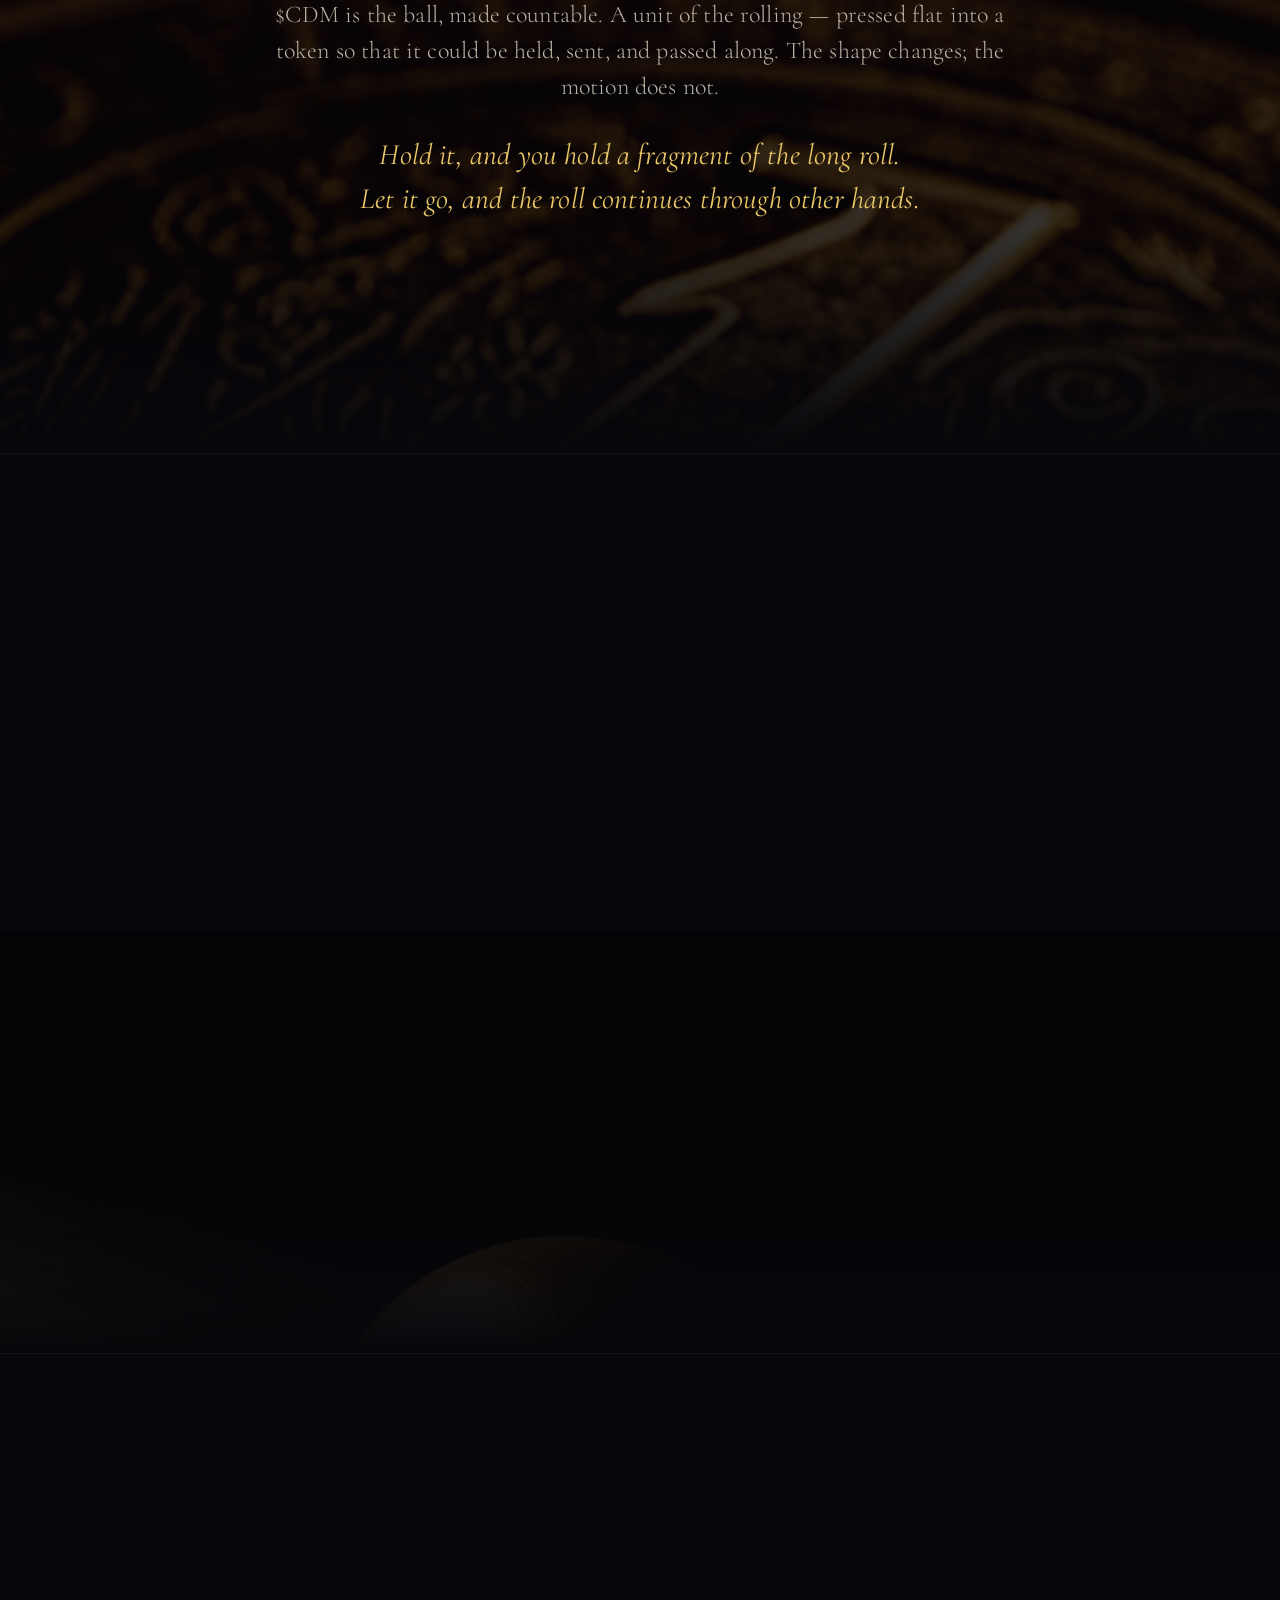
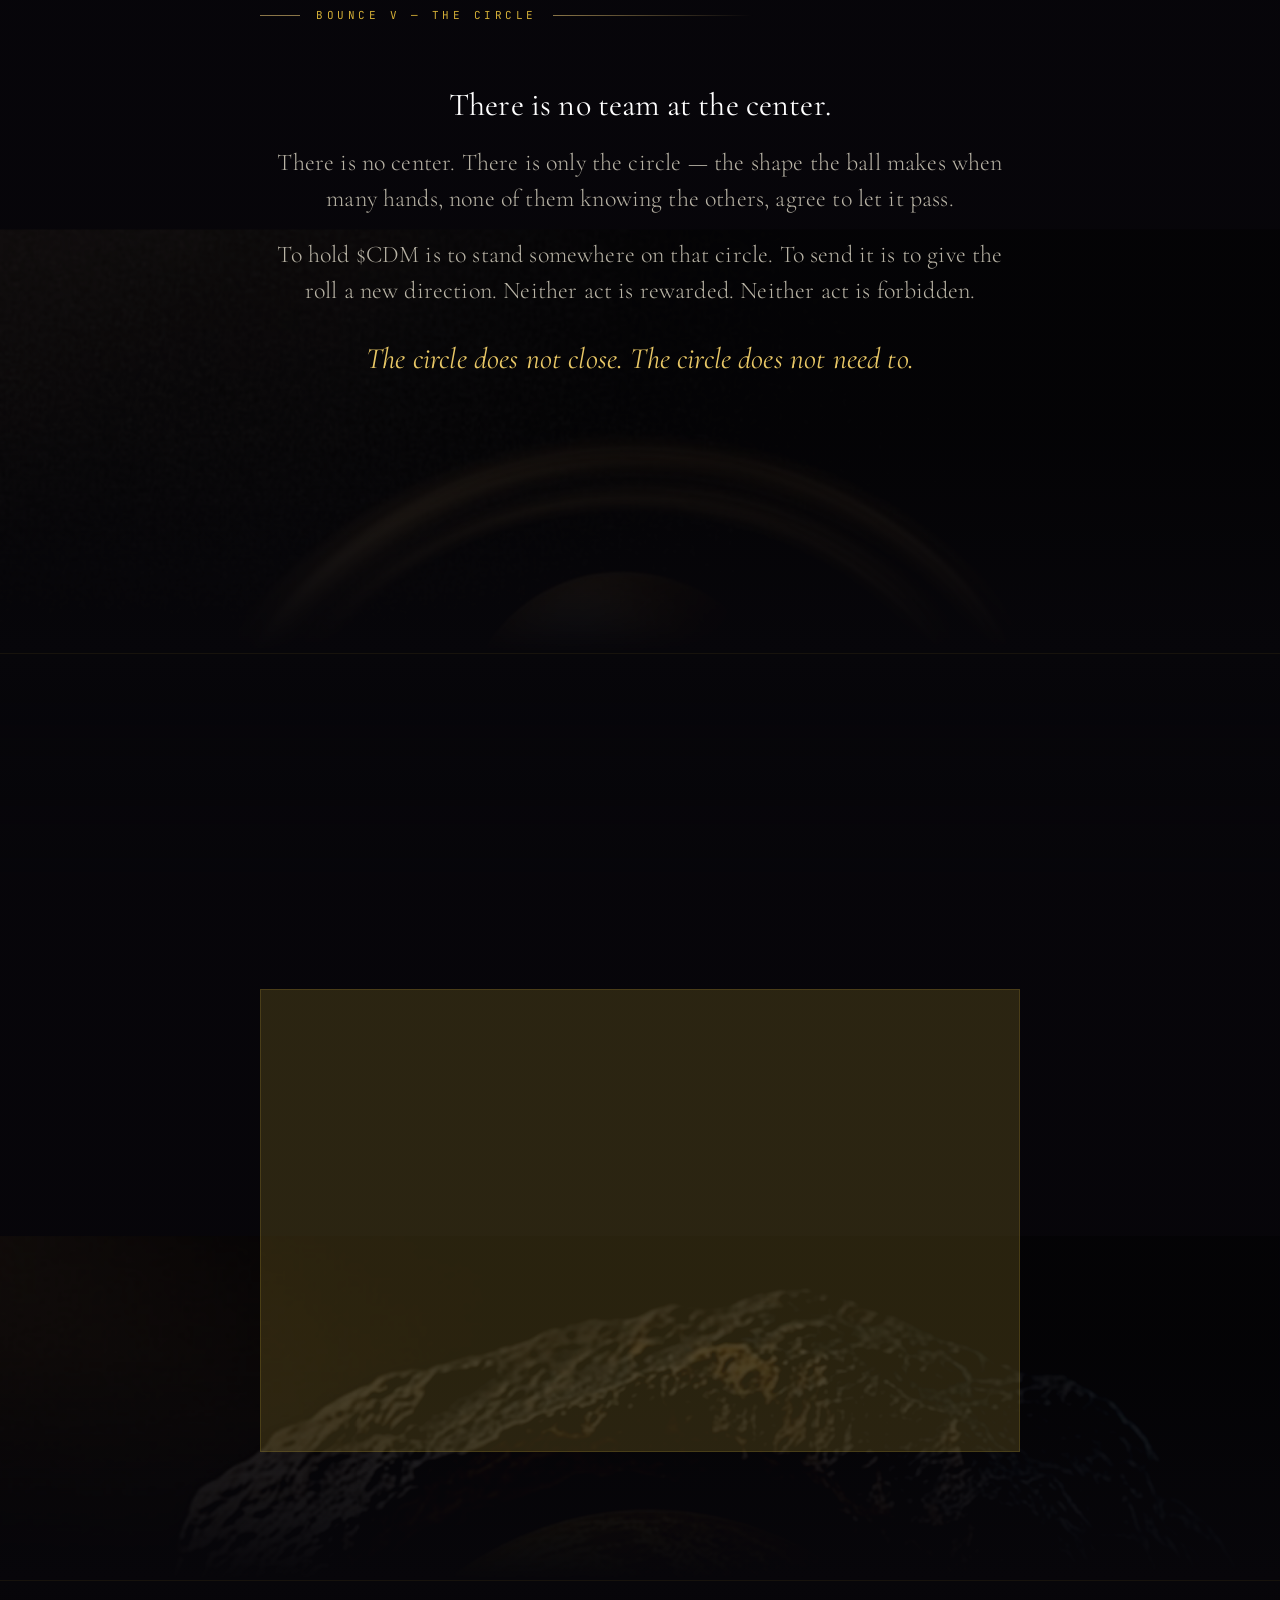
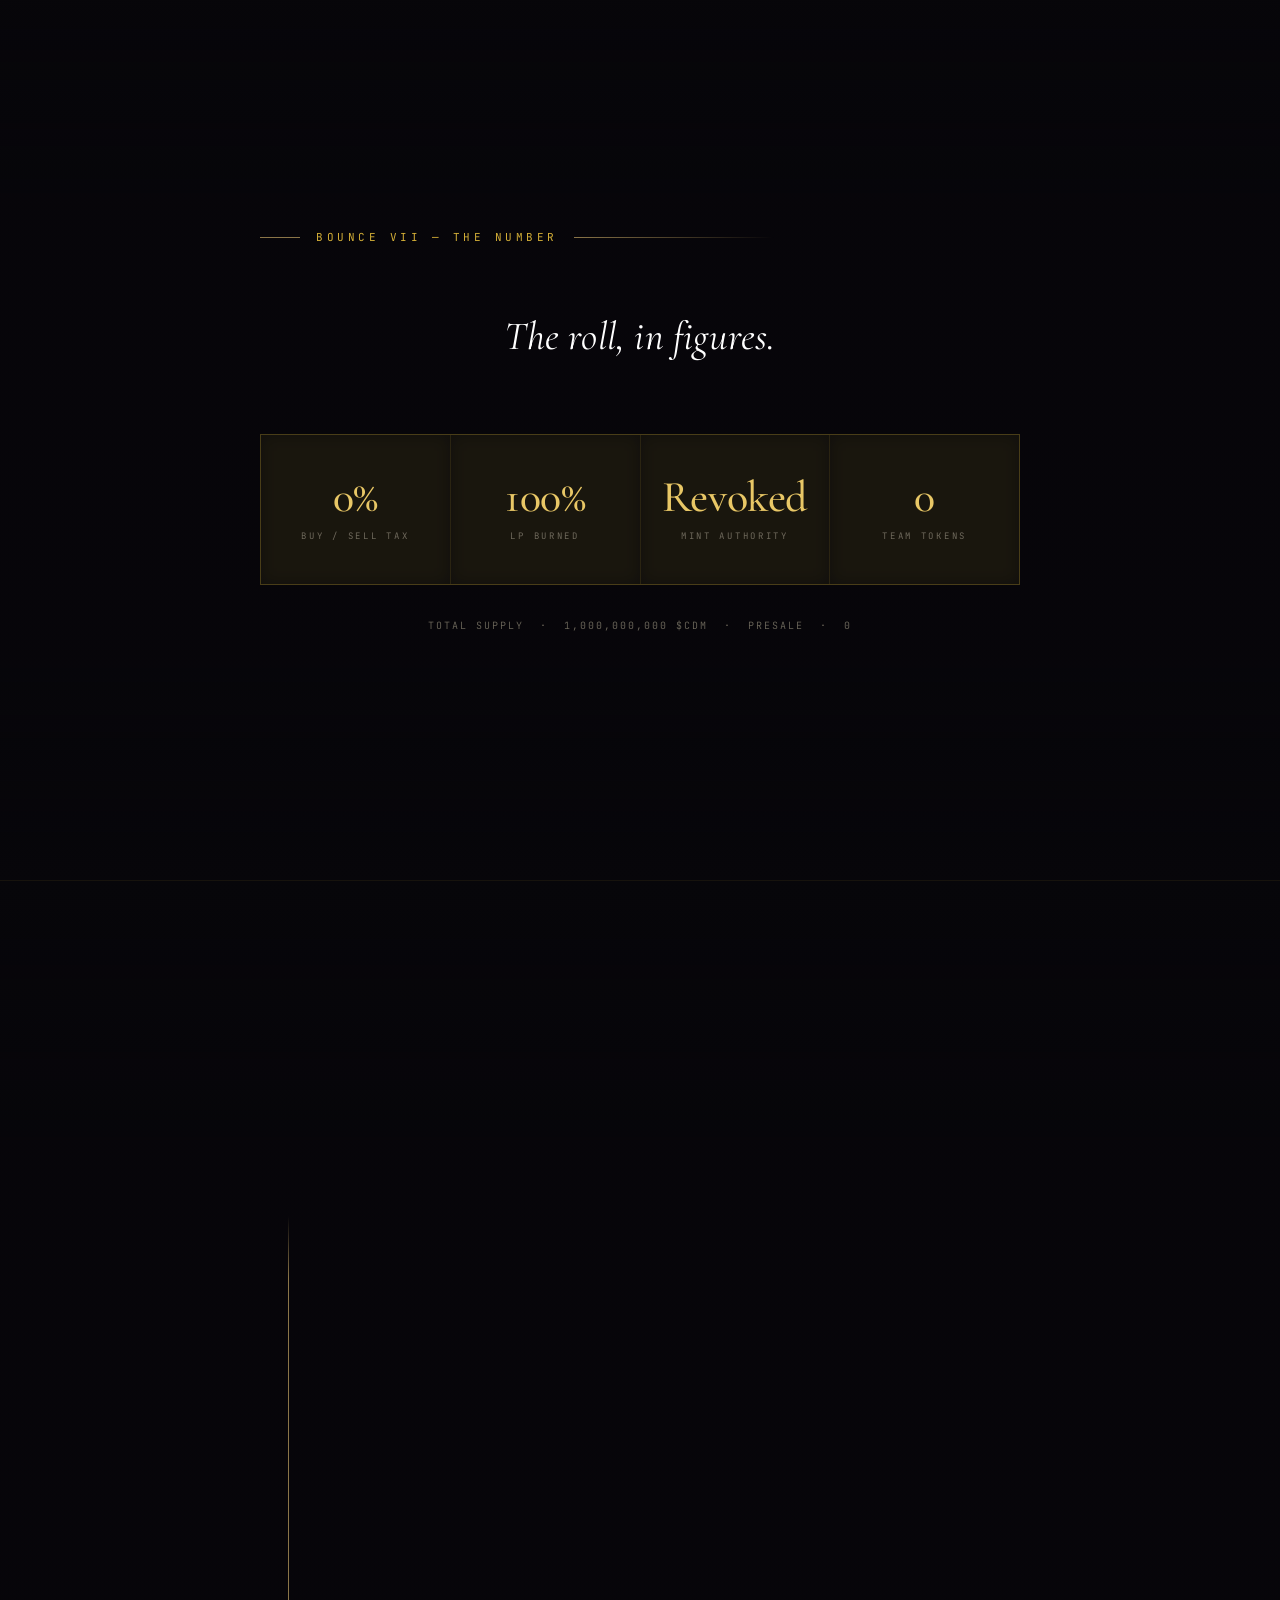
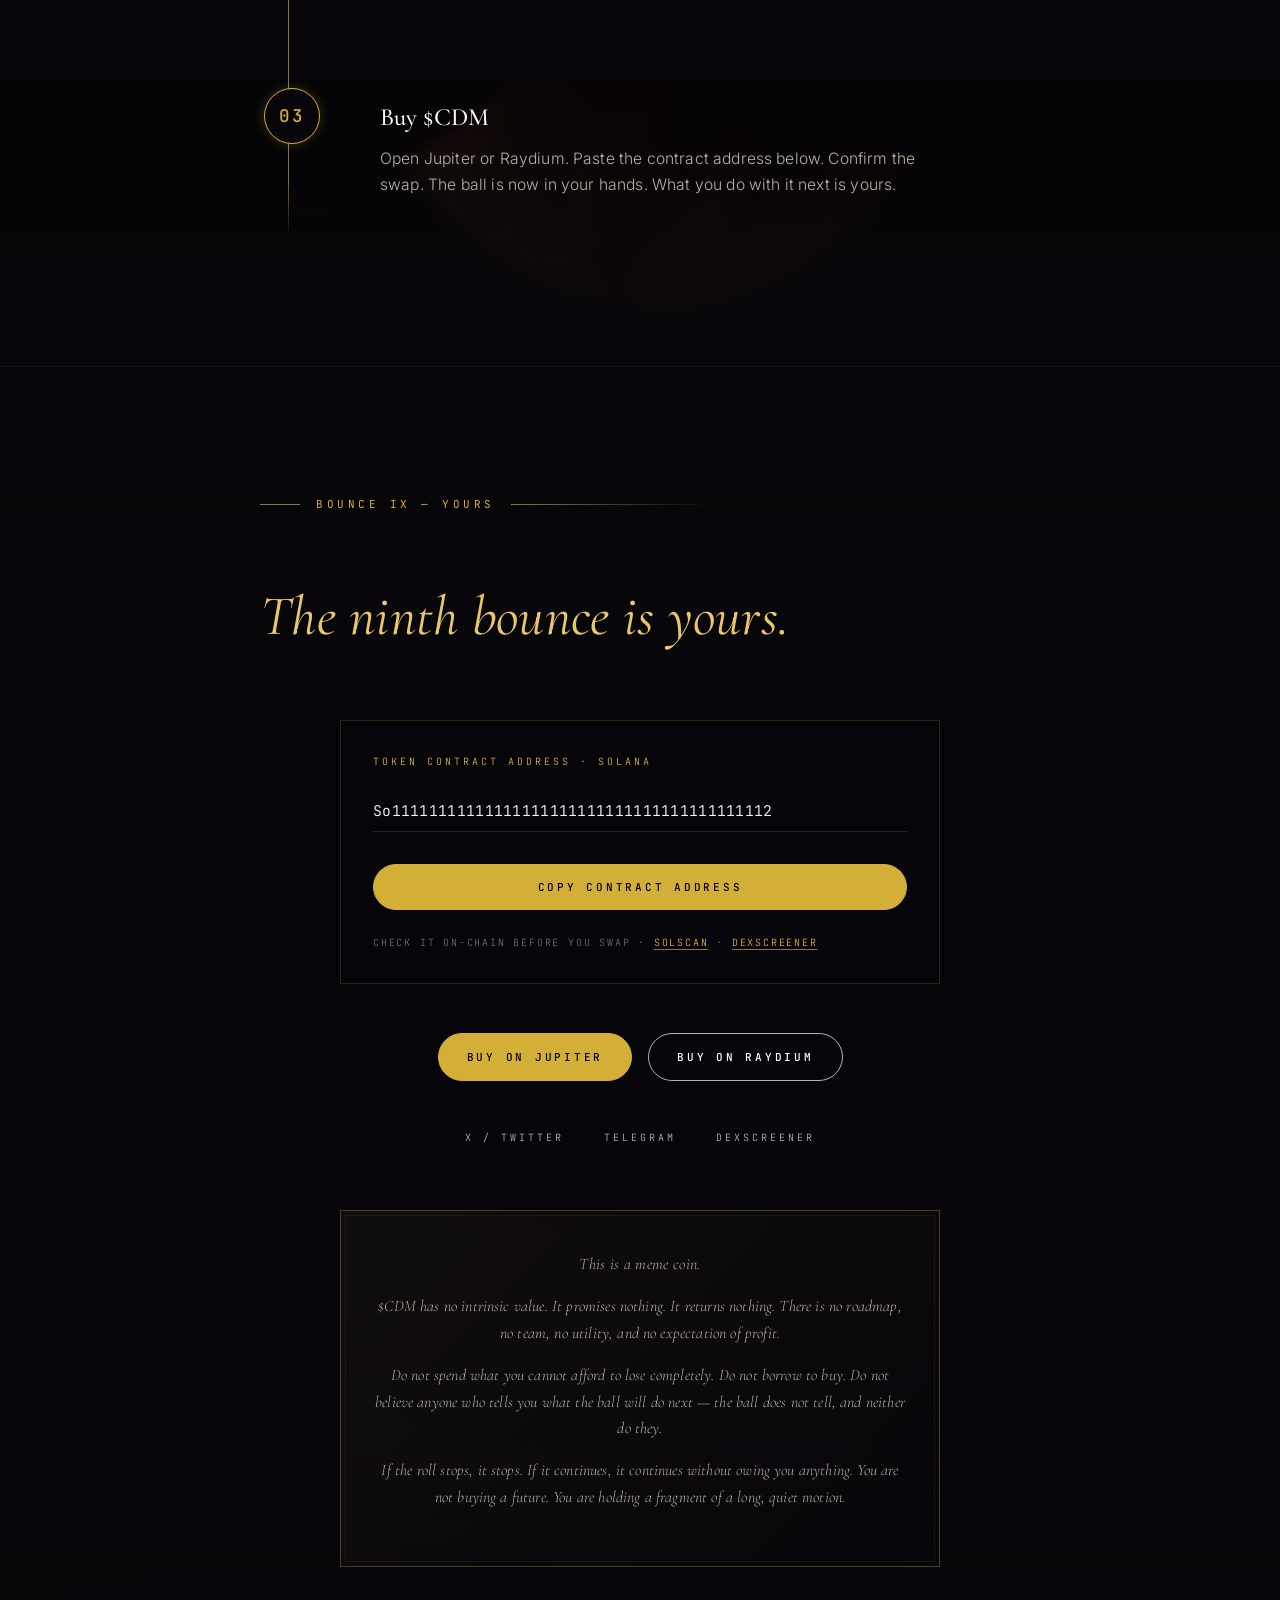
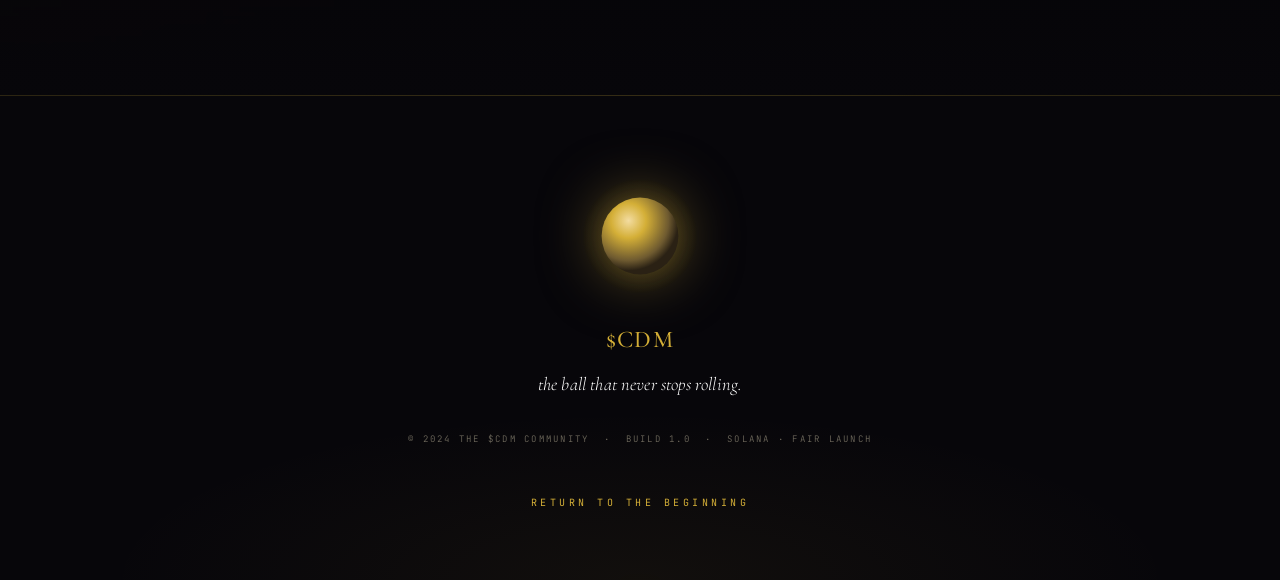
==== commit 9554c3a3: "ce3b3078-39bc-44a1-8b9f-81ca6f11480b" ====
--- a/download/index.html
+++ b/download/index.html
@@ -77,17 +77,17 @@
   </div>
 </div>
 
-<!-- Side rail — nine balls, one per bounce -->
+<!-- Side rail — Roman numerals only -->
 <nav class="rail" aria-label="Chapters">
-  <a href="#chapter-1" data-target="chapter-1"><span class="rail-num">I</span><svg class="rail-ball"><use href="#ball-dot"/></svg></a>
-  <a href="#chapter-2" data-target="chapter-2"><span class="rail-num">II</span><svg class="rail-ball"><use href="#ball-dot"/></svg></a>
-  <a href="#chapter-3" data-target="chapter-3"><span class="rail-num">III</span><svg class="rail-ball"><use href="#ball-dot"/></svg></a>
-  <a href="#chapter-4" data-target="chapter-4"><span class="rail-num">IV</span><svg class="rail-ball"><use href="#ball-dot"/></svg></a>
-  <a href="#chapter-5" data-target="chapter-5"><span class="rail-num">V</span><svg class="rail-ball"><use href="#ball-dot"/></svg></a>
-  <a href="#chapter-6" data-target="chapter-6"><span class="rail-num">VI</span><svg class="rail-ball"><use href="#ball-dot"/></svg></a>
-  <a href="#chapter-7" data-target="chapter-7"><span class="rail-num">VII</span><svg class="rail-ball"><use href="#ball-dot"/></svg></a>
-  <a href="#chapter-8" data-target="chapter-8"><span class="rail-num">VIII</span><svg class="rail-ball"><use href="#ball-dot"/></svg></a>
-  <a href="#chapter-9" data-target="chapter-9"><span class="rail-num">IX</span><svg class="rail-ball"><use href="#ball-dot"/></svg></a>
+  <a href="#chapter-1" data-target="chapter-1"><span class="rail-num">I</span></a>
+  <a href="#chapter-2" data-target="chapter-2"><span class="rail-num">II</span></a>
+  <a href="#chapter-3" data-target="chapter-3"><span class="rail-num">III</span></a>
+  <a href="#chapter-4" data-target="chapter-4"><span class="rail-num">IV</span></a>
+  <a href="#chapter-5" data-target="chapter-5"><span class="rail-num">V</span></a>
+  <a href="#chapter-6" data-target="chapter-6"><span class="rail-num">VI</span></a>
+  <a href="#chapter-7" data-target="chapter-7"><span class="rail-num">VII</span></a>
+  <a href="#chapter-8" data-target="chapter-8"><span class="rail-num">VIII</span></a>
+  <a href="#chapter-9" data-target="chapter-9"><span class="rail-num">IX</span></a>
 </nav>
 
 <!-- ============== HERO — Bounce 0 / Awakening preview ============== -->
--- a/download/cdm.css
+++ b/download/cdm.css
@@ -129,7 +129,7 @@
   to   { transform: rotate(360deg); }
 }
 
-/* ===== Side rail — nine balls, one per bounce ===== */
+/* ===== Side rail — Roman numerals only ===== */
 .rail {
   position: fixed;
   right: 2rem;
@@ -137,46 +137,30 @@
   transform: translateY(-50%);
   display: flex;
   flex-direction: column;
-  gap: 1.1rem;
+  gap: 1.25rem;
   z-index: 50;
 }
 .rail a {
   display: flex;
   align-items: center;
   justify-content: flex-end;
-  gap: 0.65rem;
   text-decoration: none;
   color: var(--text-dim);
   font-family: var(--font-mono);
-  font-size: 10px;
-  letter-spacing: 0.2em;
-  transition: color 0.3s ease;
-  position: relative;
-}
-.rail a:hover .rail-ball {
-  transform: scale(1.4);
-  opacity: 0.8;
-}
-.rail-ball {
-  width: 9px;
-  height: 9px;
-  opacity: 0.35;
-  transition: all 0.4s cubic-bezier(0.34, 1.56, 0.64, 1);
-  filter: drop-shadow(0 0 0 transparent);
+  font-size: 11px;
+  letter-spacing: 0.18em;
+  transition: all 0.35s cubic-bezier(0.34, 1.56, 0.64, 1);
+  position: relative;
+  padding: 2px 0;
+}
+.rail a:hover {
+  color: var(--gold);
+  transform: translateX(-3px);
 }
 .rail a.active {
   color: var(--gold-bright);
-}
-.rail a.active .rail-ball {
-  opacity: 1;
-  width: 12px;
-  height: 12px;
-  filter: drop-shadow(0 0 8px rgba(212, 175, 55, 0.7));
-  animation: railBounce 2.5s ease-in-out infinite;
-}
-@keyframes railBounce {
-  0%, 100% { transform: translateY(0); }
-  50%      { transform: translateY(-3px); }
+  font-size: 13px;
+  text-shadow: 0 0 12px rgba(212, 175, 55, 0.6);
 }
 
 /* =========================================================
@@ -877,10 +861,9 @@
   .chapter { padding: 5rem 1.25rem; min-height: auto; }
   .hero { min-height: 100vh; }
   .hero-orb { width: 140px; height: 140px; margin-bottom: 2rem; }
-  .rail { right: 0.75rem; gap: 0.85rem; }
-  .rail a { font-size: 0; }
-  .rail-ball { width: 8px; height: 8px; }
-  .rail a.active .rail-ball { width: 11px; height: 11px; }
+  .rail { right: 0.75rem; gap: 0.95rem; }
+  .rail a { font-size: 10px; }
+  .rail a.active { font-size: 11px; }
   .hero-label, .chapter-label { font-size: 9px; gap: 0.75rem; letter-spacing: 0.25em; }
   .hero-label .label-rule, .chapter-label .label-rule { width: 20px; }
   .label-rule-flex { max-width: 80px; }
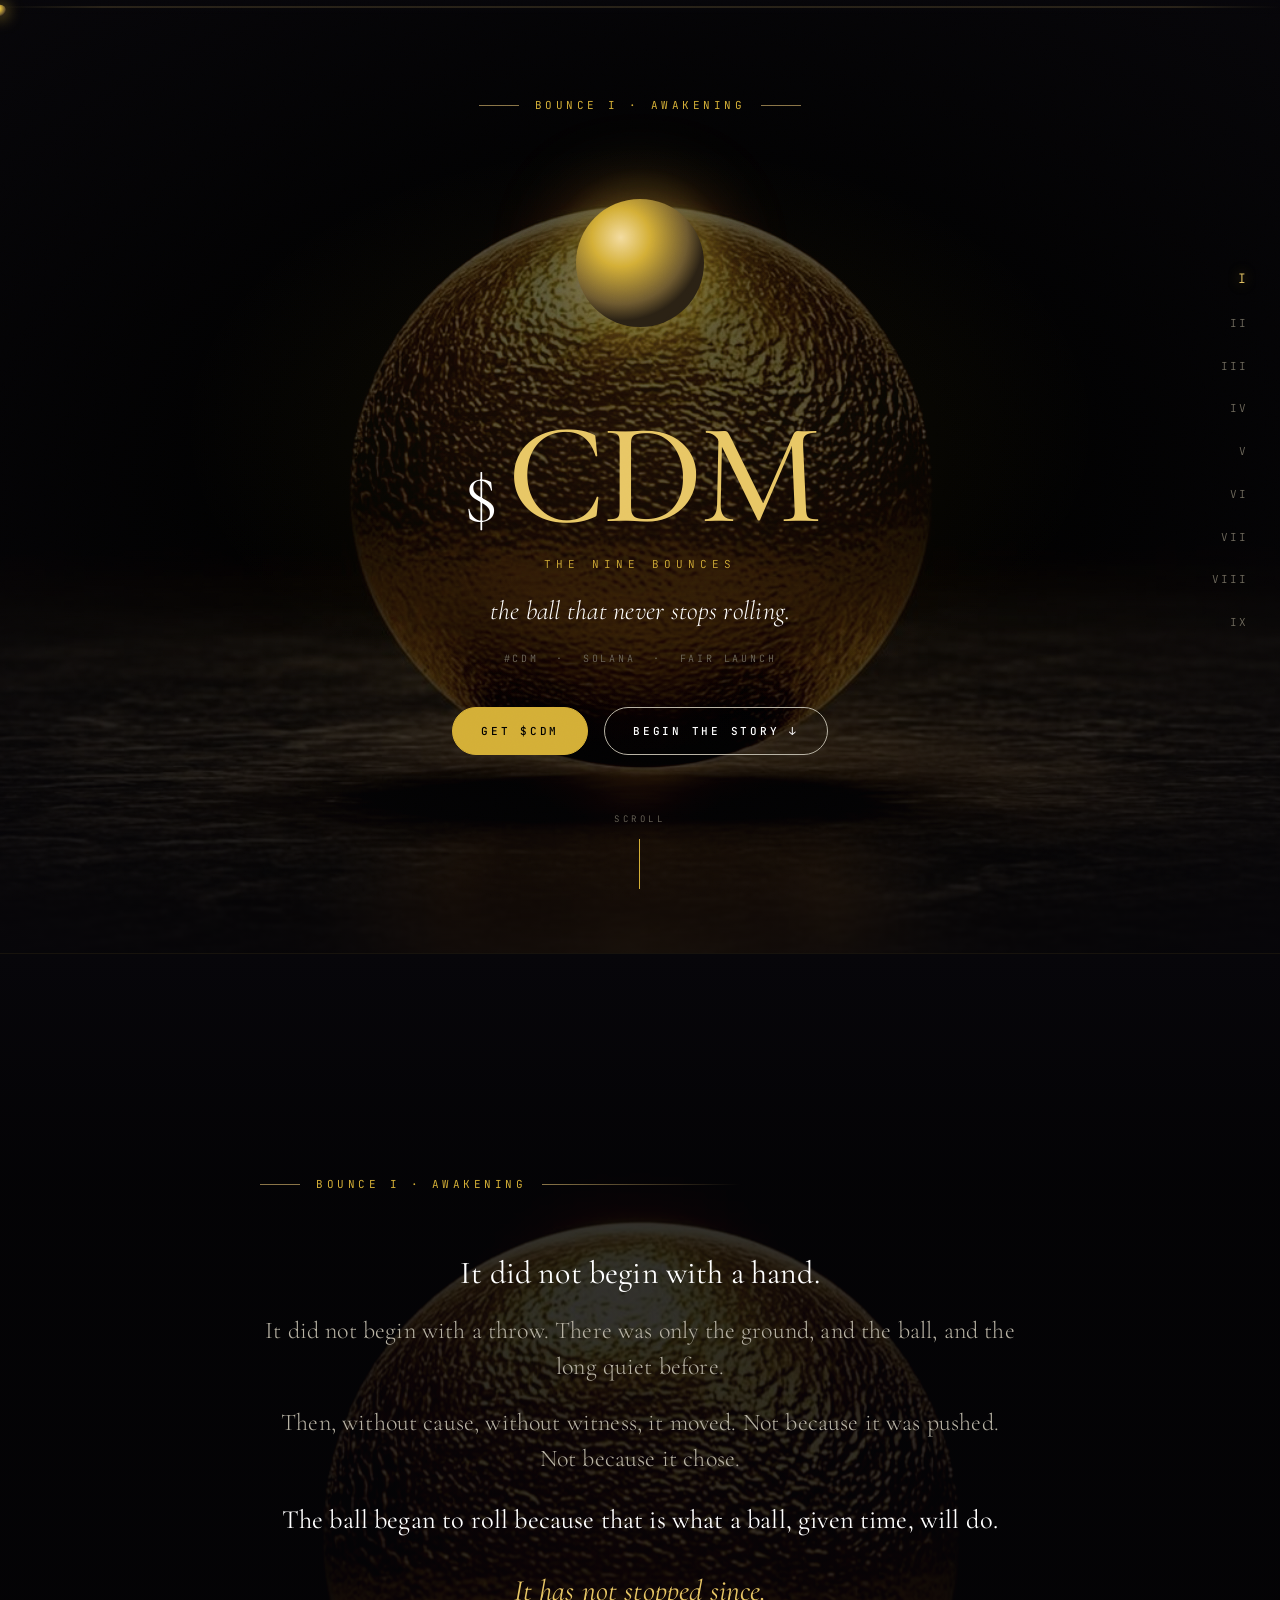
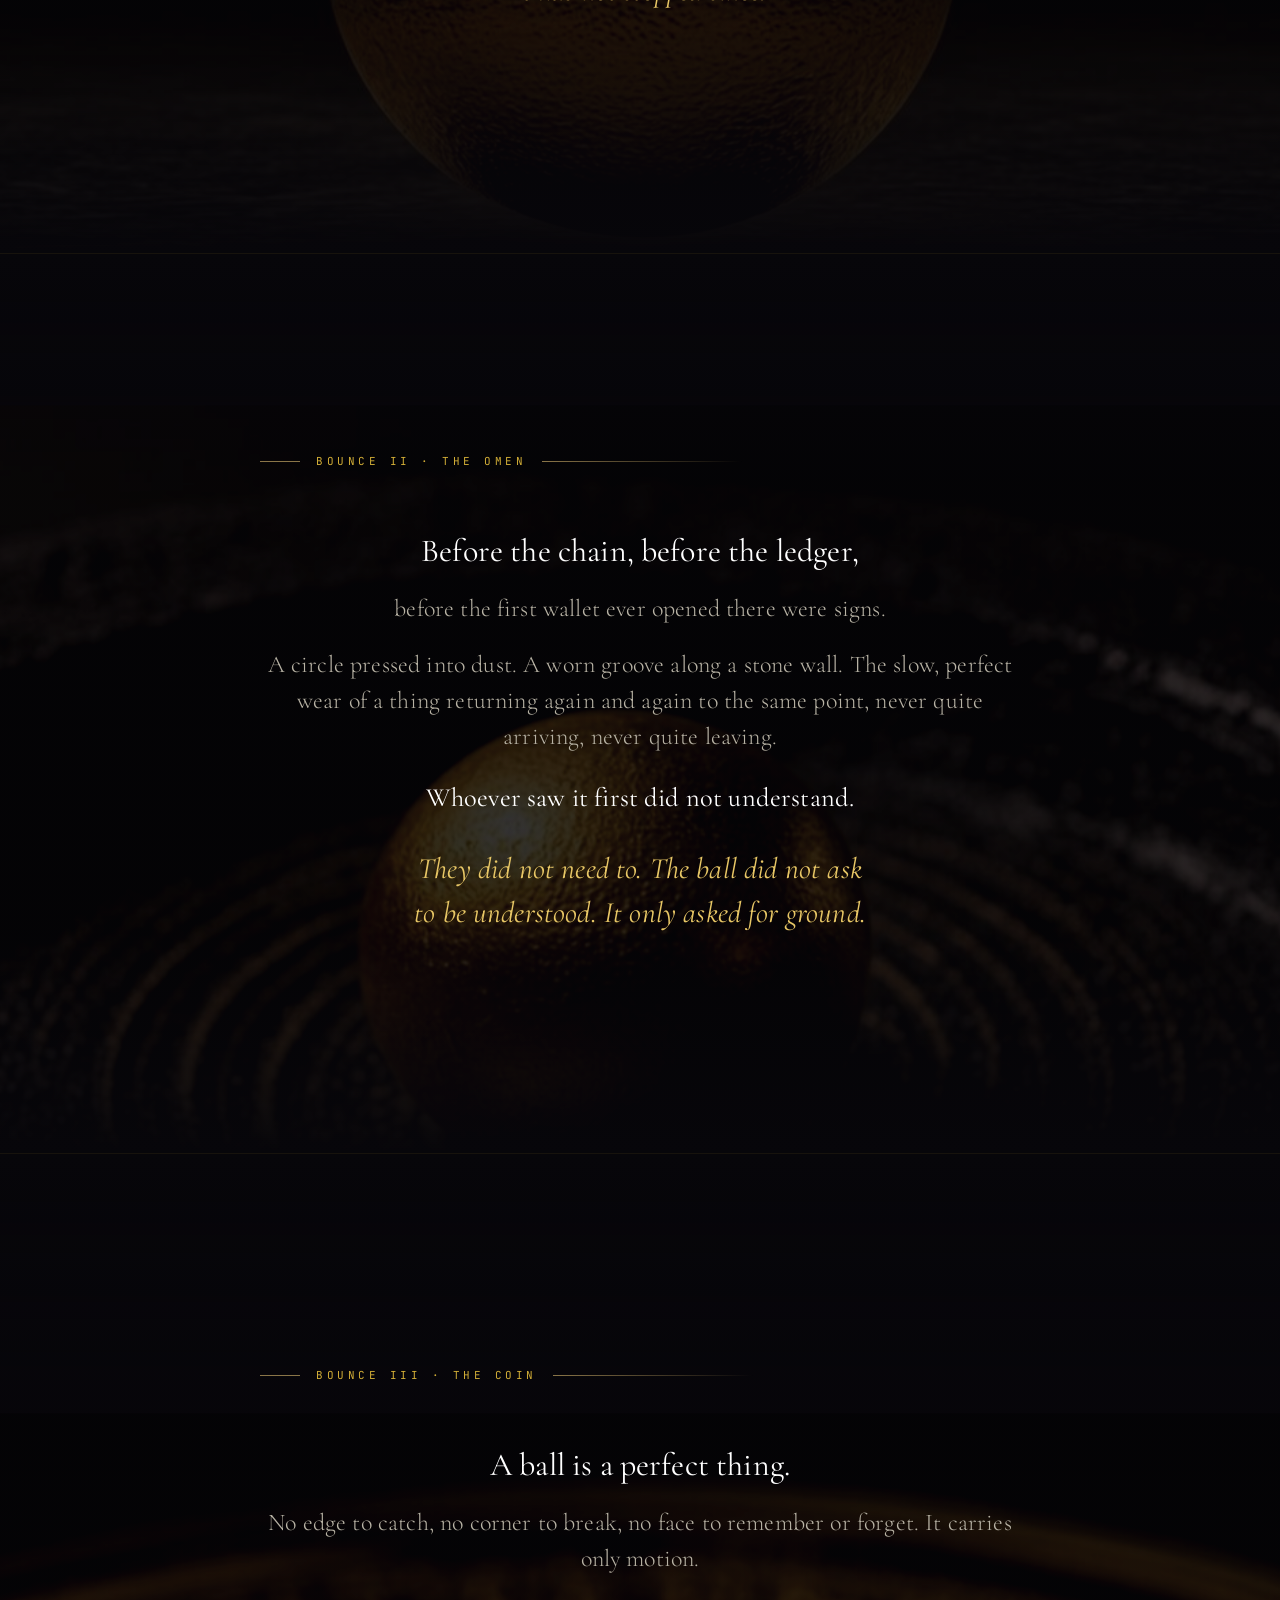
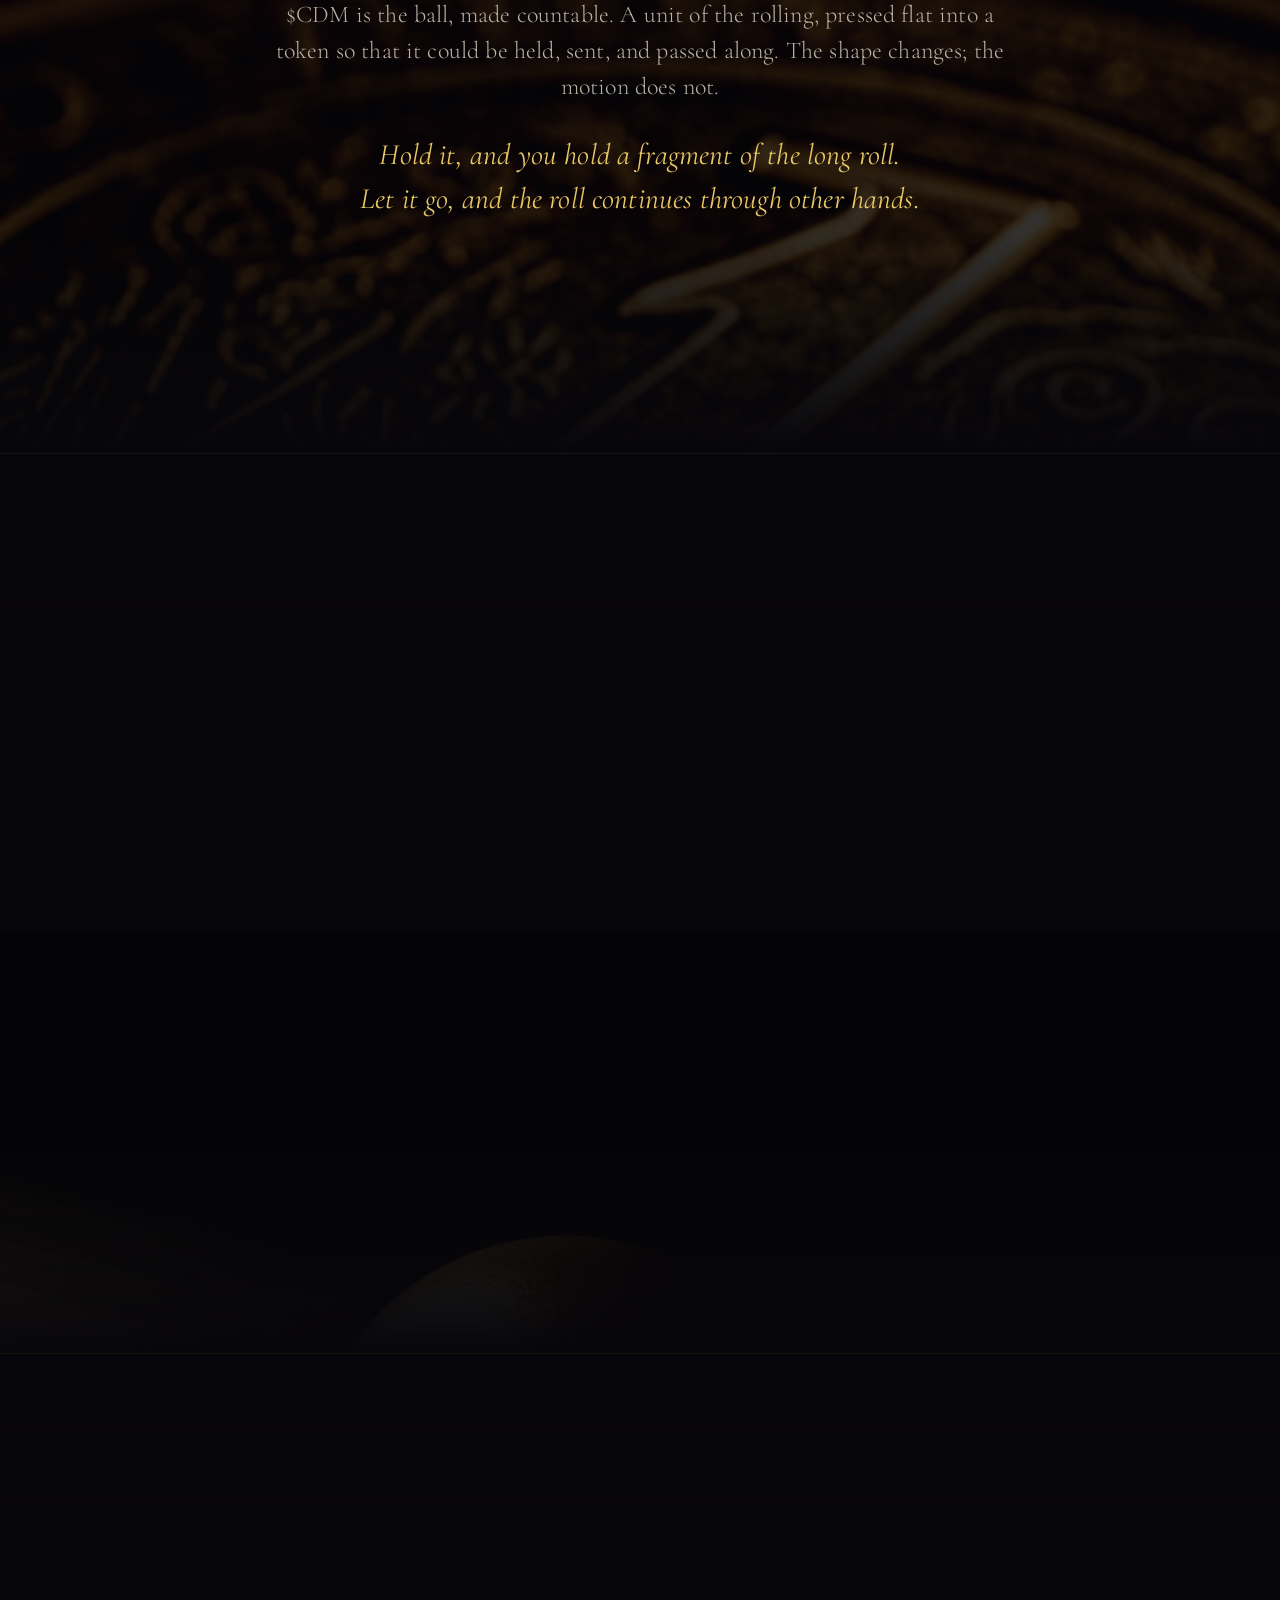
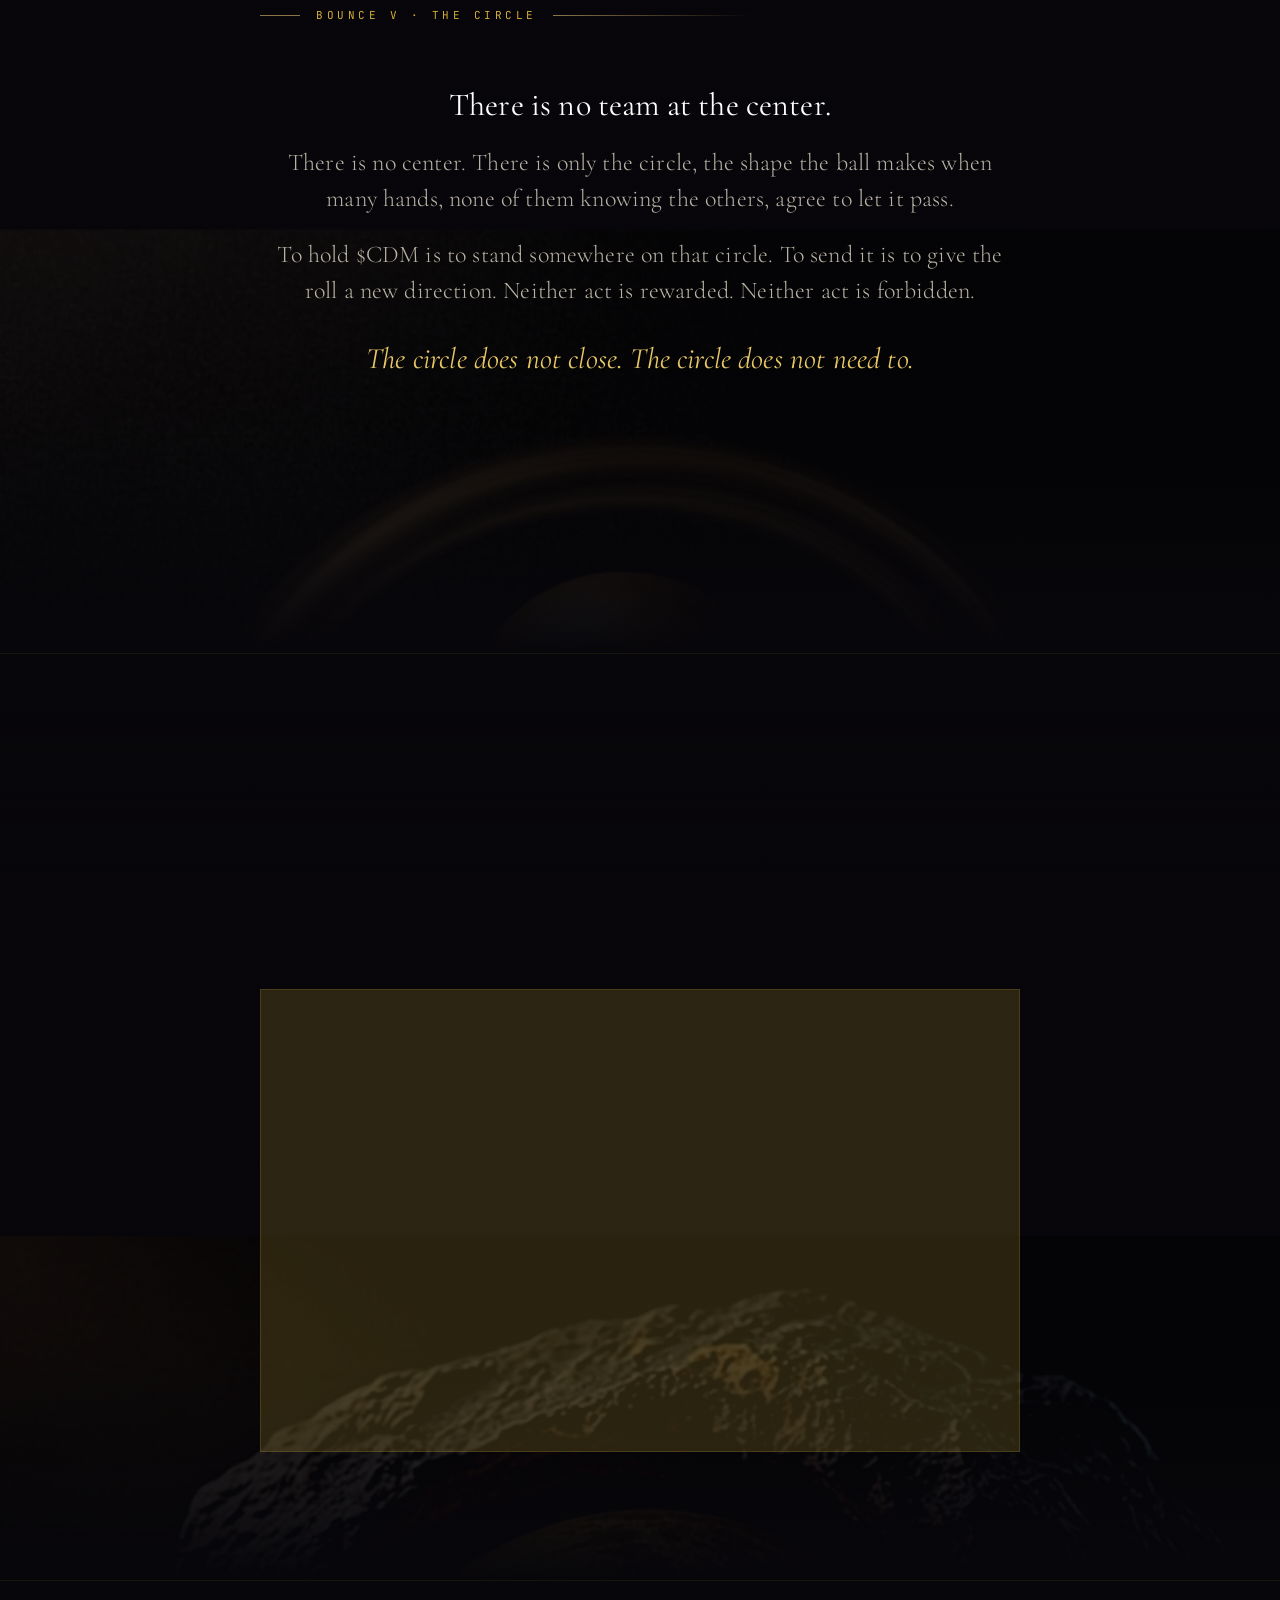
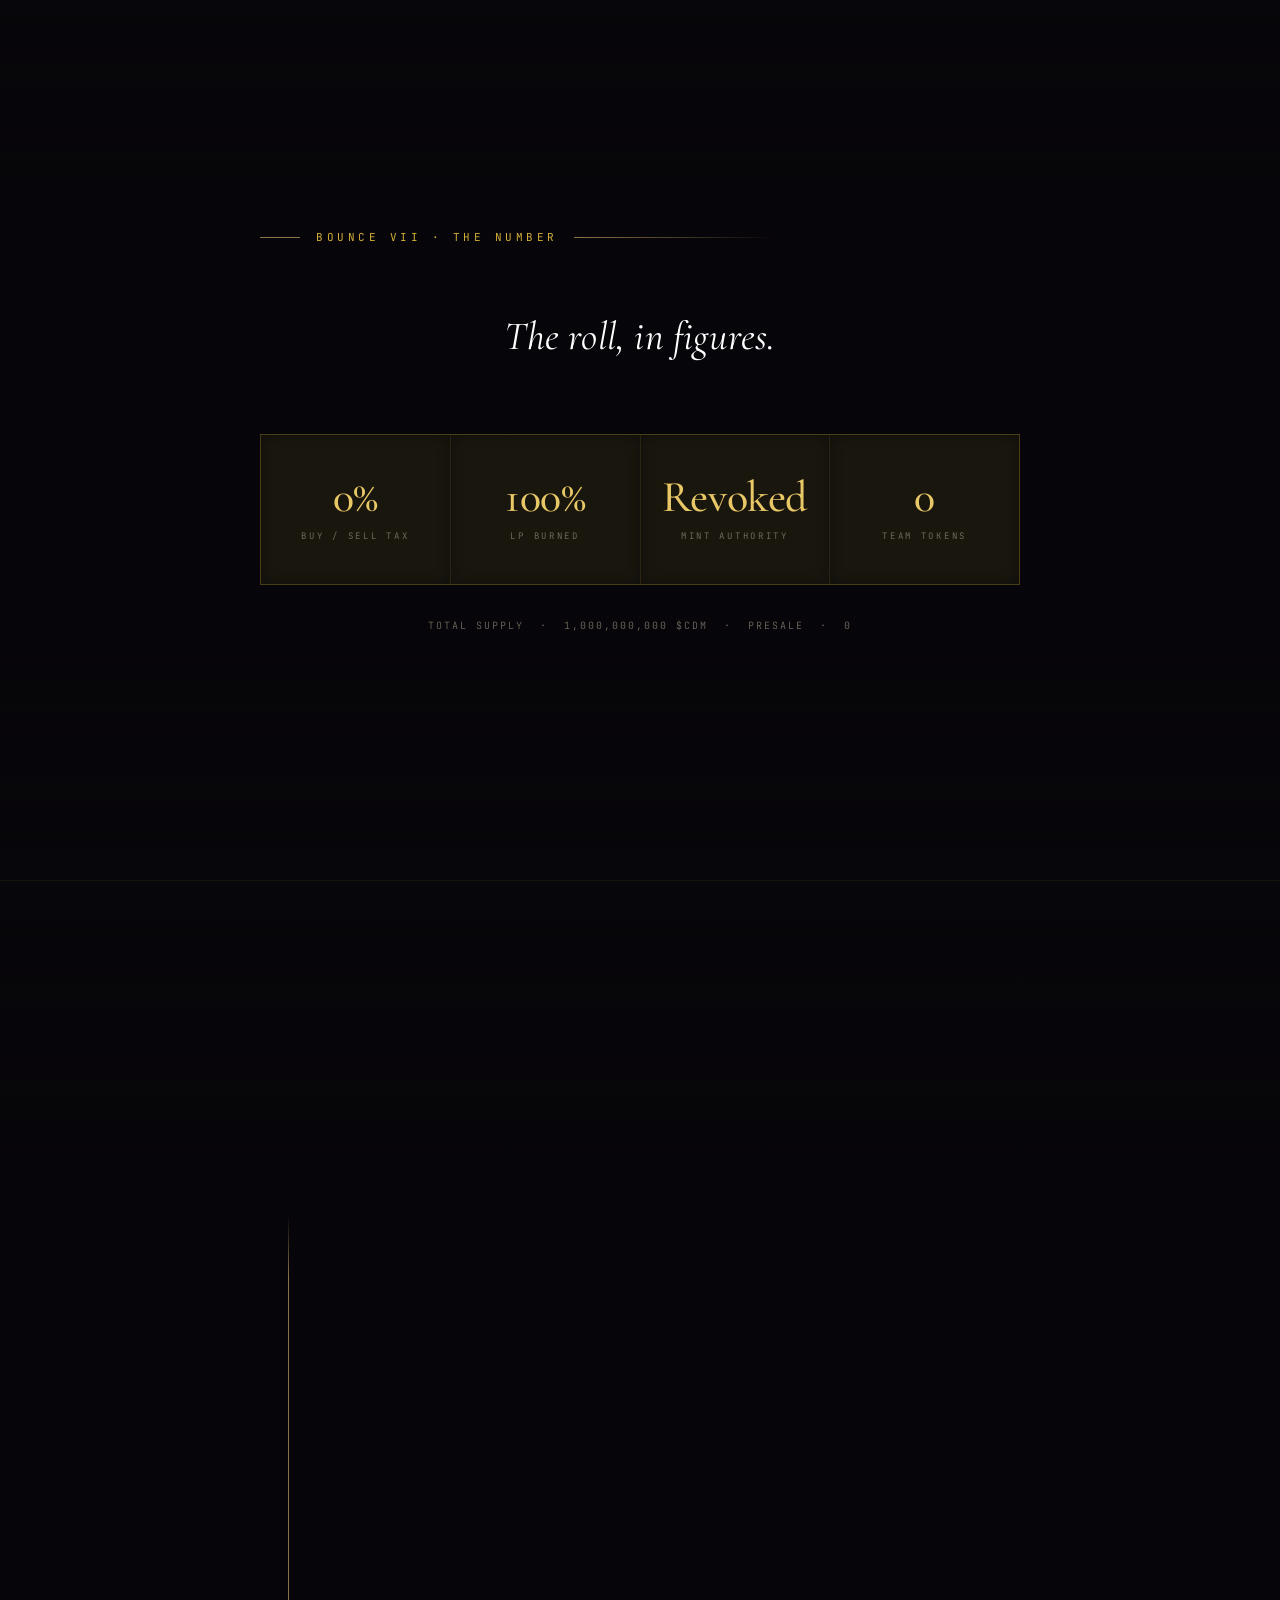
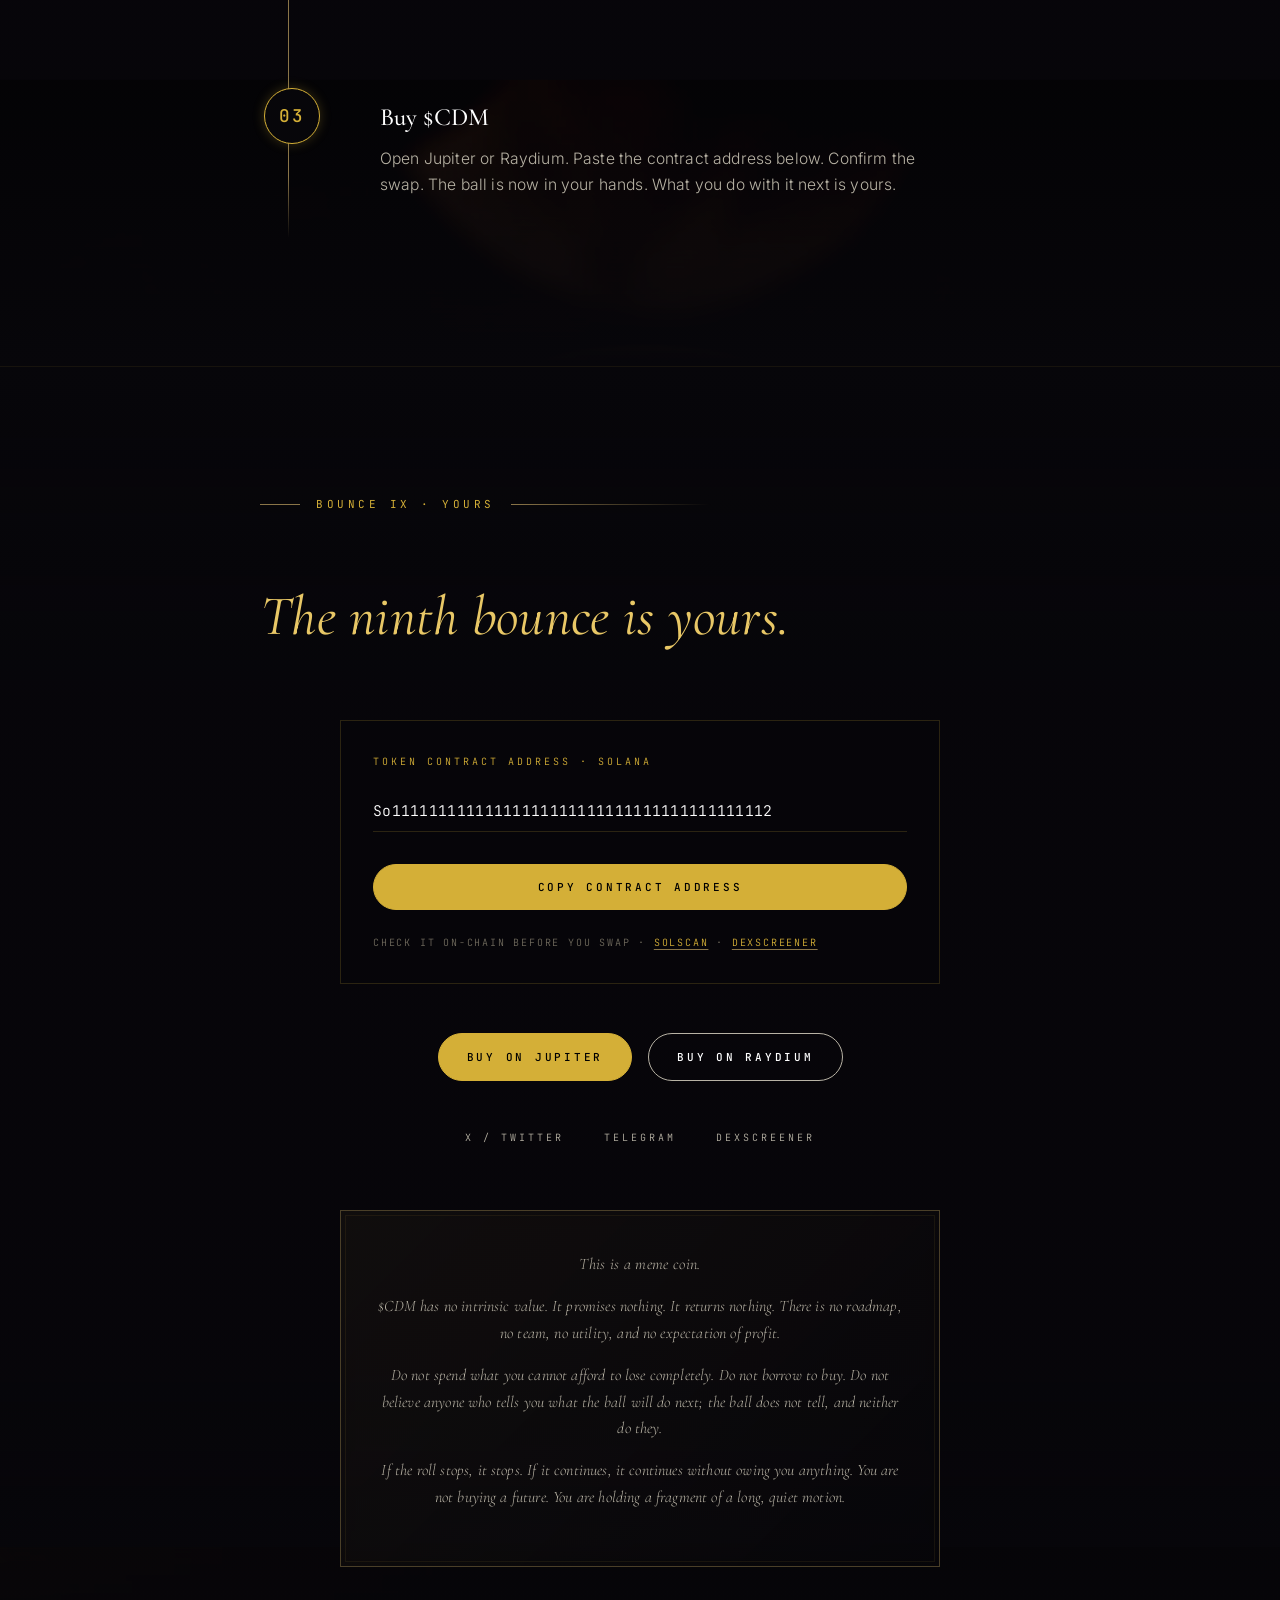
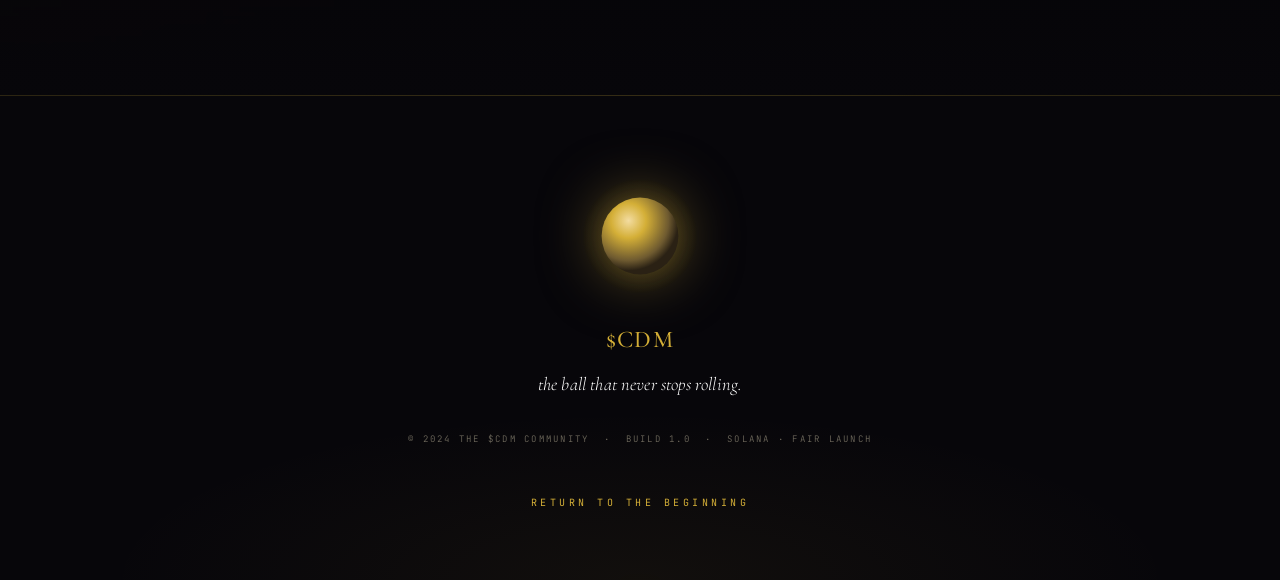
==== commit 2b18b0a7: "55e9c928-bb01-472a-81fb-4208cdf45836" ====
--- a/download/index.html
+++ b/download/index.html
@@ -3,10 +3,10 @@
 <head>
 <meta charset="UTF-8" />
 <meta name="viewport" content="width=device-width, initial-scale=1.0" />
-<meta name="description" content="$CDM — the ball that never stops rolling. Solana. Fair launch." />
+<meta name="description" content="$CDM the ball that never stops rolling. Solana. Fair launch." />
 <meta name="theme-color" content="#07060A" />
 <meta name="color-scheme" content="dark" />
-<title>$CDM — the ball that never stops rolling</title>
+<title>$CDM the ball that never stops rolling</title>
 <link rel="preconnect" href="https://fonts.googleapis.com" />
 <link rel="preconnect" href="https://fonts.gstatic.com" crossorigin />
 <link href="https://fonts.googleapis.com/css2?family=Cormorant+Garamond:ital,wght@0,300;0,400;0,500;0,600;1,300;1,400;1,500&family=Inter:wght@300;400;500&family=JetBrains+Mono:wght@300;400;500&display=swap" rel="stylesheet" />
@@ -96,7 +96,7 @@
   <div class="hero-vignette" aria-hidden="true"></div>
 
   <div class="hero-inner">
-    <p class="hero-label fade-in"><svg class="label-rule" viewBox="0 0 40 1"><line x1="0" y1="0.5" x2="40" y2="0.5" stroke="#8a7548" stroke-width="1"/></svg>BOUNCE I &mdash; AWAKENING<svg class="label-rule" viewBox="0 0 40 1"><line x1="0" y1="0.5" x2="40" y2="0.5" stroke="#8a7548" stroke-width="1"/></svg></p>
+    <p class="hero-label fade-in"><svg class="label-rule" viewBox="0 0 40 1"><line x1="0" y1="0.5" x2="40" y2="0.5" stroke="#8a7548" stroke-width="1"/></svg>BOUNCE I &middot; AWAKENING<svg class="label-rule" viewBox="0 0 40 1"><line x1="0" y1="0.5" x2="40" y2="0.5" stroke="#8a7548" stroke-width="1"/></svg></p>
 
     <div class="hero-orb fade-in">
       <svg class="hero-orb-svg" viewBox="0 0 200 200"><use href="#ball-glow"/></svg>
@@ -128,11 +128,11 @@
       <div class="chapter-overlay"></div>
     </div>
     <div class="chapter-inner">
-      <p class="chapter-label fade-in"><svg class="label-rule" viewBox="0 0 40 1"><line x1="0" y1="0.5" x2="40" y2="0.5" stroke="#8a7548" stroke-width="1"/></svg>BOUNCE I &mdash; AWAKENING<span class="label-rule-flex"></span></p>
+      <p class="chapter-label fade-in"><svg class="label-rule" viewBox="0 0 40 1"><line x1="0" y1="0.5" x2="40" y2="0.5" stroke="#8a7548" stroke-width="1"/></svg>BOUNCE I &middot; AWAKENING<span class="label-rule-flex"></span></p>
       <div class="prose fade-in">
         <p class="lead">It did not begin with a hand.</p>
         <p>It did not begin with a throw. There was only the ground, and the ball, and the long quiet before.</p>
-        <p>Then &mdash; without cause, without witness &mdash; it moved. Not because it was pushed. Not because it chose.</p>
+        <p>Then, without cause, without witness, it moved. Not because it was pushed. Not because it chose.</p>
         <p class="quote">The ball began to roll because that is what a ball, given time, will do.</p>
         <p class="quote-em">It has not stopped since.</p>
       </div>
@@ -146,10 +146,10 @@
       <div class="chapter-overlay"></div>
     </div>
     <div class="chapter-inner">
-      <p class="chapter-label fade-in"><svg class="label-rule" viewBox="0 0 40 1"><line x1="0" y1="0.5" x2="40" y2="0.5" stroke="#8a7548" stroke-width="1"/></svg>BOUNCE II &mdash; THE OMEN<span class="label-rule-flex"></span></p>
+      <p class="chapter-label fade-in"><svg class="label-rule" viewBox="0 0 40 1"><line x1="0" y1="0.5" x2="40" y2="0.5" stroke="#8a7548" stroke-width="1"/></svg>BOUNCE II &middot; THE OMEN<span class="label-rule-flex"></span></p>
       <div class="prose fade-in">
         <p class="lead">Before the chain, before the ledger,</p>
-        <p>before the first wallet ever opened &mdash; there were signs.</p>
+        <p>before the first wallet ever opened there were signs.</p>
         <p>A circle pressed into dust. A worn groove along a stone wall. The slow, perfect wear of a thing returning again and again to the same point, never quite arriving, never quite leaving.</p>
         <p class="quote">Whoever saw it first did not understand.</p>
         <p class="quote-em">They did not need to. The ball did not ask to be understood. It only asked for ground.</p>
@@ -164,11 +164,11 @@
       <div class="chapter-overlay"></div>
     </div>
     <div class="chapter-inner">
-      <p class="chapter-label fade-in"><svg class="label-rule" viewBox="0 0 40 1"><line x1="0" y1="0.5" x2="40" y2="0.5" stroke="#8a7548" stroke-width="1"/></svg>BOUNCE III &mdash; THE COIN<span class="label-rule-flex"></span></p>
+      <p class="chapter-label fade-in"><svg class="label-rule" viewBox="0 0 40 1"><line x1="0" y1="0.5" x2="40" y2="0.5" stroke="#8a7548" stroke-width="1"/></svg>BOUNCE III &middot; THE COIN<span class="label-rule-flex"></span></p>
       <div class="prose fade-in">
         <p class="lead">A ball is a perfect thing.</p>
         <p>No edge to catch, no corner to break, no face to remember or forget. It carries only motion.</p>
-        <p>$CDM is the ball, made countable. A unit of the rolling &mdash; pressed flat into a token so that it could be held, sent, and passed along. The shape changes; the motion does not.</p>
+        <p>$CDM is the ball, made countable. A unit of the rolling, pressed flat into a token so that it could be held, sent, and passed along. The shape changes; the motion does not.</p>
         <p class="quote-em">Hold it, and you hold a fragment of the long roll. Let it go, and the roll continues through other hands.</p>
       </div>
     </div>
@@ -181,11 +181,11 @@
       <div class="chapter-overlay"></div>
     </div>
     <div class="chapter-inner">
-      <p class="chapter-label fade-in"><svg class="label-rule" viewBox="0 0 40 1"><line x1="0" y1="0.5" x2="40" y2="0.5" stroke="#8a7548" stroke-width="1"/></svg>BOUNCE IV &mdash; THE PATH<span class="label-rule-flex"></span></p>
+      <p class="chapter-label fade-in"><svg class="label-rule" viewBox="0 0 40 1"><line x1="0" y1="0.5" x2="40" y2="0.5" stroke="#8a7548" stroke-width="1"/></svg>BOUNCE IV &middot; THE PATH<span class="label-rule-flex"></span></p>
       <div class="prose fade-in">
         <p class="lead">Every road the ball has traveled,</p>
         <p>it has traveled once. Every road it will travel, it has already begun.</p>
-        <p>The path is not chosen. The path is the sum of all surfaces that did not refuse it. Solana is one such surface &mdash; fast, smooth, almost frictionless. The ball does not prefer it. The ball does not prefer anything.</p>
+        <p>The path is not chosen. The path is the sum of all surfaces that did not refuse it. Solana is one such surface, fast, smooth, almost frictionless. The ball does not prefer it. The ball does not prefer anything.</p>
         <p class="quote-em">But here, on this chain, the roll can be witnessed by anyone, at any time, without permission. That is enough.</p>
       </div>
     </div>
@@ -198,10 +198,10 @@
       <div class="chapter-overlay"></div>
     </div>
     <div class="chapter-inner">
-      <p class="chapter-label fade-in"><svg class="label-rule" viewBox="0 0 40 1"><line x1="0" y1="0.5" x2="40" y2="0.5" stroke="#8a7548" stroke-width="1"/></svg>BOUNCE V &mdash; THE CIRCLE<span class="label-rule-flex"></span></p>
+      <p class="chapter-label fade-in"><svg class="label-rule" viewBox="0 0 40 1"><line x1="0" y1="0.5" x2="40" y2="0.5" stroke="#8a7548" stroke-width="1"/></svg>BOUNCE V &middot; THE CIRCLE<span class="label-rule-flex"></span></p>
       <div class="prose fade-in">
         <p class="lead">There is no team at the center.</p>
-        <p>There is no center. There is only the circle &mdash; the shape the ball makes when many hands, none of them knowing the others, agree to let it pass.</p>
+        <p>There is no center. There is only the circle, the shape the ball makes when many hands, none of them knowing the others, agree to let it pass.</p>
         <p>To hold $CDM is to stand somewhere on that circle. To send it is to give the roll a new direction. Neither act is rewarded. Neither act is forbidden.</p>
         <p class="quote-em">The circle does not close. The circle does not need to.</p>
       </div>
@@ -215,7 +215,7 @@
       <div class="chapter-overlay"></div>
     </div>
     <div class="chapter-inner">
-      <p class="chapter-label fade-in"><svg class="label-rule" viewBox="0 0 40 1"><line x1="0" y1="0.5" x2="40" y2="0.5" stroke="#8a7548" stroke-width="1"/></svg>BOUNCE VI &mdash; THE LAW<span class="label-rule-flex"></span></p>
+      <p class="chapter-label fade-in"><svg class="label-rule" viewBox="0 0 40 1"><line x1="0" y1="0.5" x2="40" y2="0.5" stroke="#8a7548" stroke-width="1"/></svg>BOUNCE VI &middot; THE LAW<span class="label-rule-flex"></span></p>
       <h2 class="section-title fade-in">Four laws. Carved once. Never amended.</h2>
 
       <div class="laws">
@@ -250,7 +250,7 @@
       <div class="chapter-overlay"></div>
     </div>
     <div class="chapter-inner">
-      <p class="chapter-label fade-in"><svg class="label-rule" viewBox="0 0 40 1"><line x1="0" y1="0.5" x2="40" y2="0.5" stroke="#8a7548" stroke-width="1"/></svg>BOUNCE VII &mdash; THE NUMBER<span class="label-rule-flex"></span></p>
+      <p class="chapter-label fade-in"><svg class="label-rule" viewBox="0 0 40 1"><line x1="0" y1="0.5" x2="40" y2="0.5" stroke="#8a7548" stroke-width="1"/></svg>BOUNCE VII &middot; THE NUMBER<span class="label-rule-flex"></span></p>
       <h2 class="section-title fade-in">The roll, in figures.</h2>
 
       <div class="stats fade-in">
@@ -282,7 +282,7 @@
       <div class="chapter-overlay"></div>
     </div>
     <div class="chapter-inner">
-      <p class="chapter-label fade-in"><svg class="label-rule" viewBox="0 0 40 1"><line x1="0" y1="0.5" x2="40" y2="0.5" stroke="#8a7548" stroke-width="1"/></svg>BOUNCE VIII &mdash; THE RITUAL<span class="label-rule-flex"></span></p>
+      <p class="chapter-label fade-in"><svg class="label-rule" viewBox="0 0 40 1"><line x1="0" y1="0.5" x2="40" y2="0.5" stroke="#8a7548" stroke-width="1"/></svg>BOUNCE VIII &middot; THE RITUAL<span class="label-rule-flex"></span></p>
       <h2 class="section-title fade-in">Three steps. Older than the chain.</h2>
 
       <ol class="ritual">
@@ -297,7 +297,7 @@
           <span class="step-num">02</span>
           <div class="step-body">
             <h3 class="step-title">Add SOL</h3>
-            <p class="step-desc">Send Solana to your new wallet address, or buy SOL through the wallet's integrated on-ramp. A small amount is enough. The ball does not ask for much &mdash; only for ground.</p>
+            <p class="step-desc">Send Solana to your new wallet address, or buy SOL through the wallet's integrated on-ramp. A small amount is enough. The ball does not ask for much, only for ground.</p>
           </div>
         </li>
         <li class="step fade-in">
@@ -318,7 +318,7 @@
       <div class="chapter-overlay"></div>
     </div>
     <div class="chapter-inner">
-      <p class="chapter-label fade-in"><svg class="label-rule" viewBox="0 0 40 1"><line x1="0" y1="0.5" x2="40" y2="0.5" stroke="#8a7548" stroke-width="1"/></svg>BOUNCE IX &mdash; YOURS<span class="label-rule-flex"></span></p>
+      <p class="chapter-label fade-in"><svg class="label-rule" viewBox="0 0 40 1"><line x1="0" y1="0.5" x2="40" y2="0.5" stroke="#8a7548" stroke-width="1"/></svg>BOUNCE IX &middot; YOURS<span class="label-rule-flex"></span></p>
       <h2 class="section-title-big fade-in"><em>The ninth bounce is yours.</em></h2>
 
       <div class="contract-block fade-in">
@@ -327,7 +327,7 @@
           <code id="contract-address">So11111111111111111111111111111111111111112</code>
           <button id="copy-btn" type="button" aria-label="Copy contract address">
             <span class="copy-label">COPY CONTRACT ADDRESS</span>
-            <span class="copy-done" aria-hidden="true">COPIED &mdash; ROLL ON</span>
+            <span class="copy-done" aria-hidden="true">COPIED &middot; ROLL ON</span>
           </button>
         </div>
         <p class="contract-note">check it on-chain before you swap &middot; <a href="#" class="link-gold">SOLSCAN</a> &middot; <a href="#" class="link-gold">DEXSCREENER</a></p>
@@ -347,7 +347,7 @@
       <div class="disclaimer fade-in">
         <p class="disclaimer-title">This is a meme coin.</p>
         <p>$CDM has no intrinsic value. It promises nothing. It returns nothing. There is no roadmap, no team, no utility, and no expectation of profit.</p>
-        <p>Do not spend what you cannot afford to lose completely. Do not borrow to buy. Do not believe anyone who tells you what the ball will do next &mdash; the ball does not tell, and neither do they.</p>
+        <p>Do not spend what you cannot afford to lose completely. Do not borrow to buy. Do not believe anyone who tells you what the ball will do next; the ball does not tell, and neither do they.</p>
         <p>If the roll stops, it stops. If it continues, it continues without owing you anything. You are not buying a future. You are holding a fragment of a long, quiet motion.</p>
       </div>
     </div>
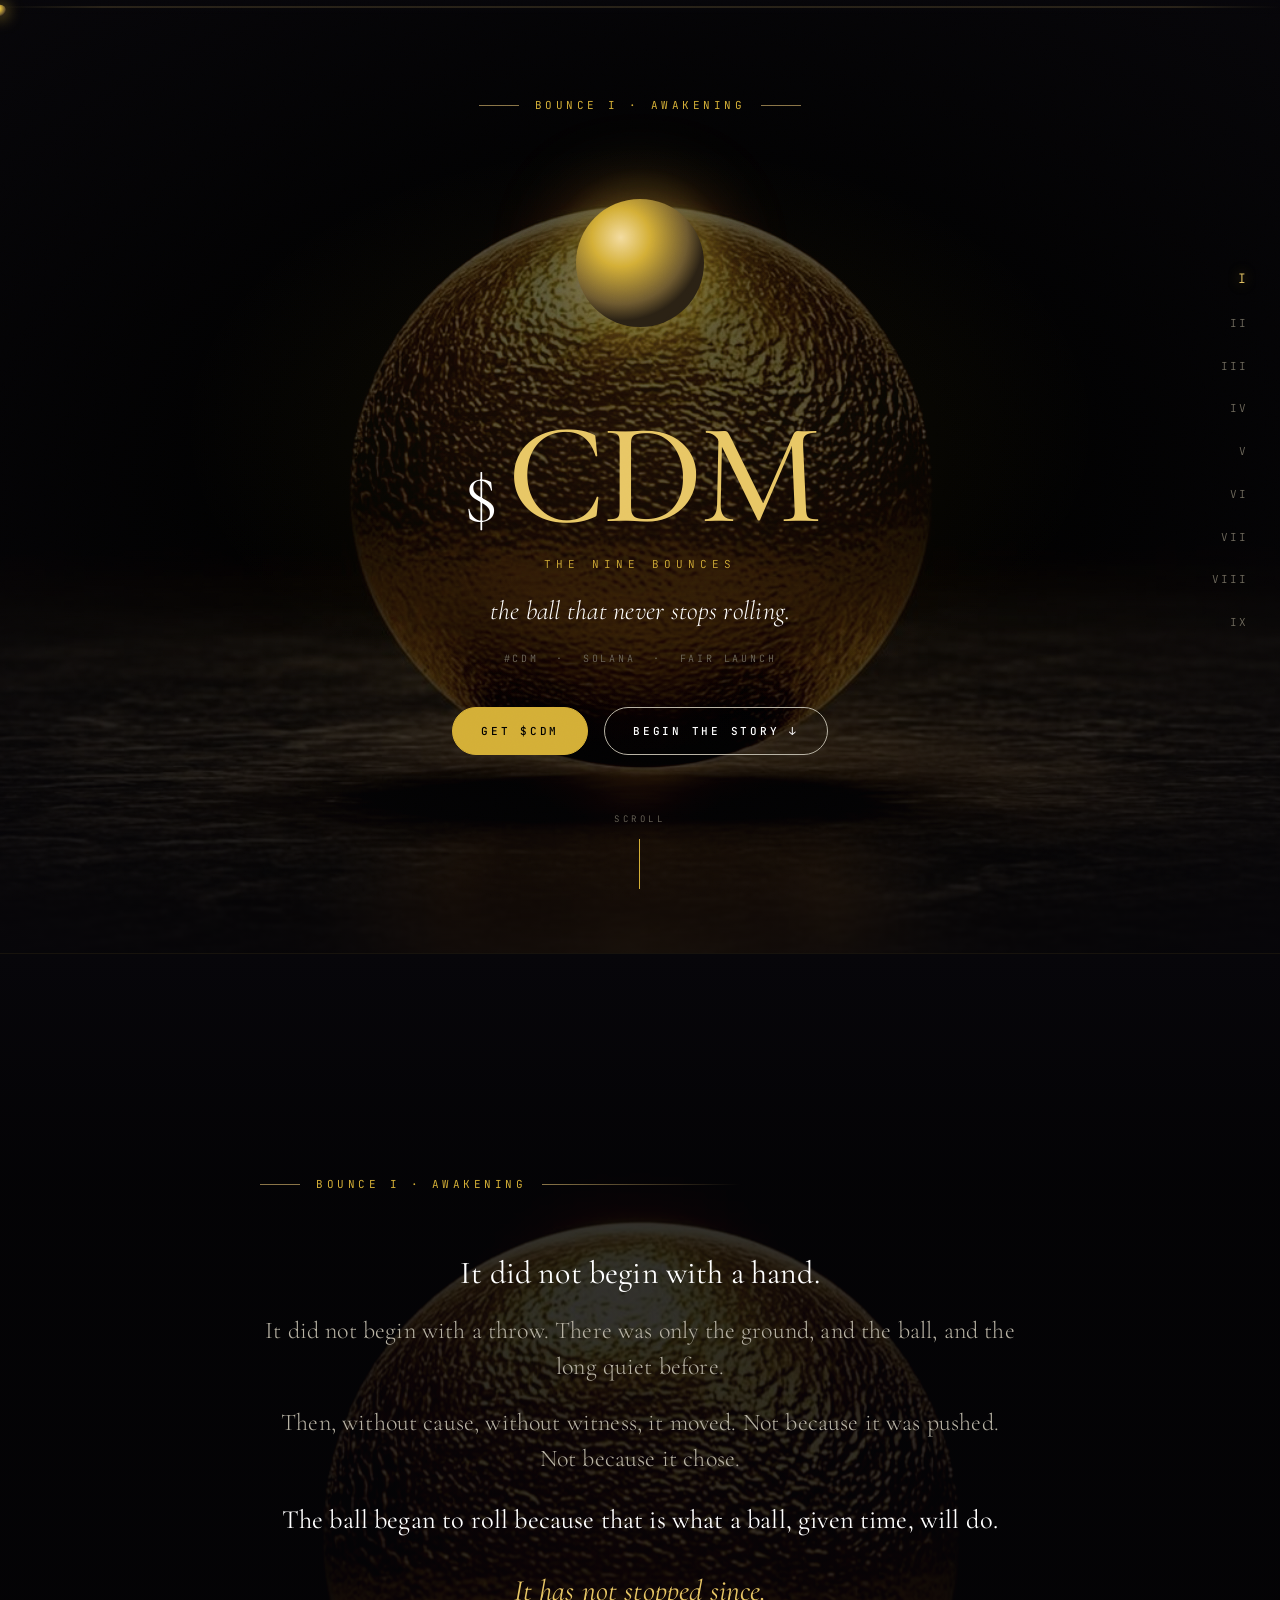
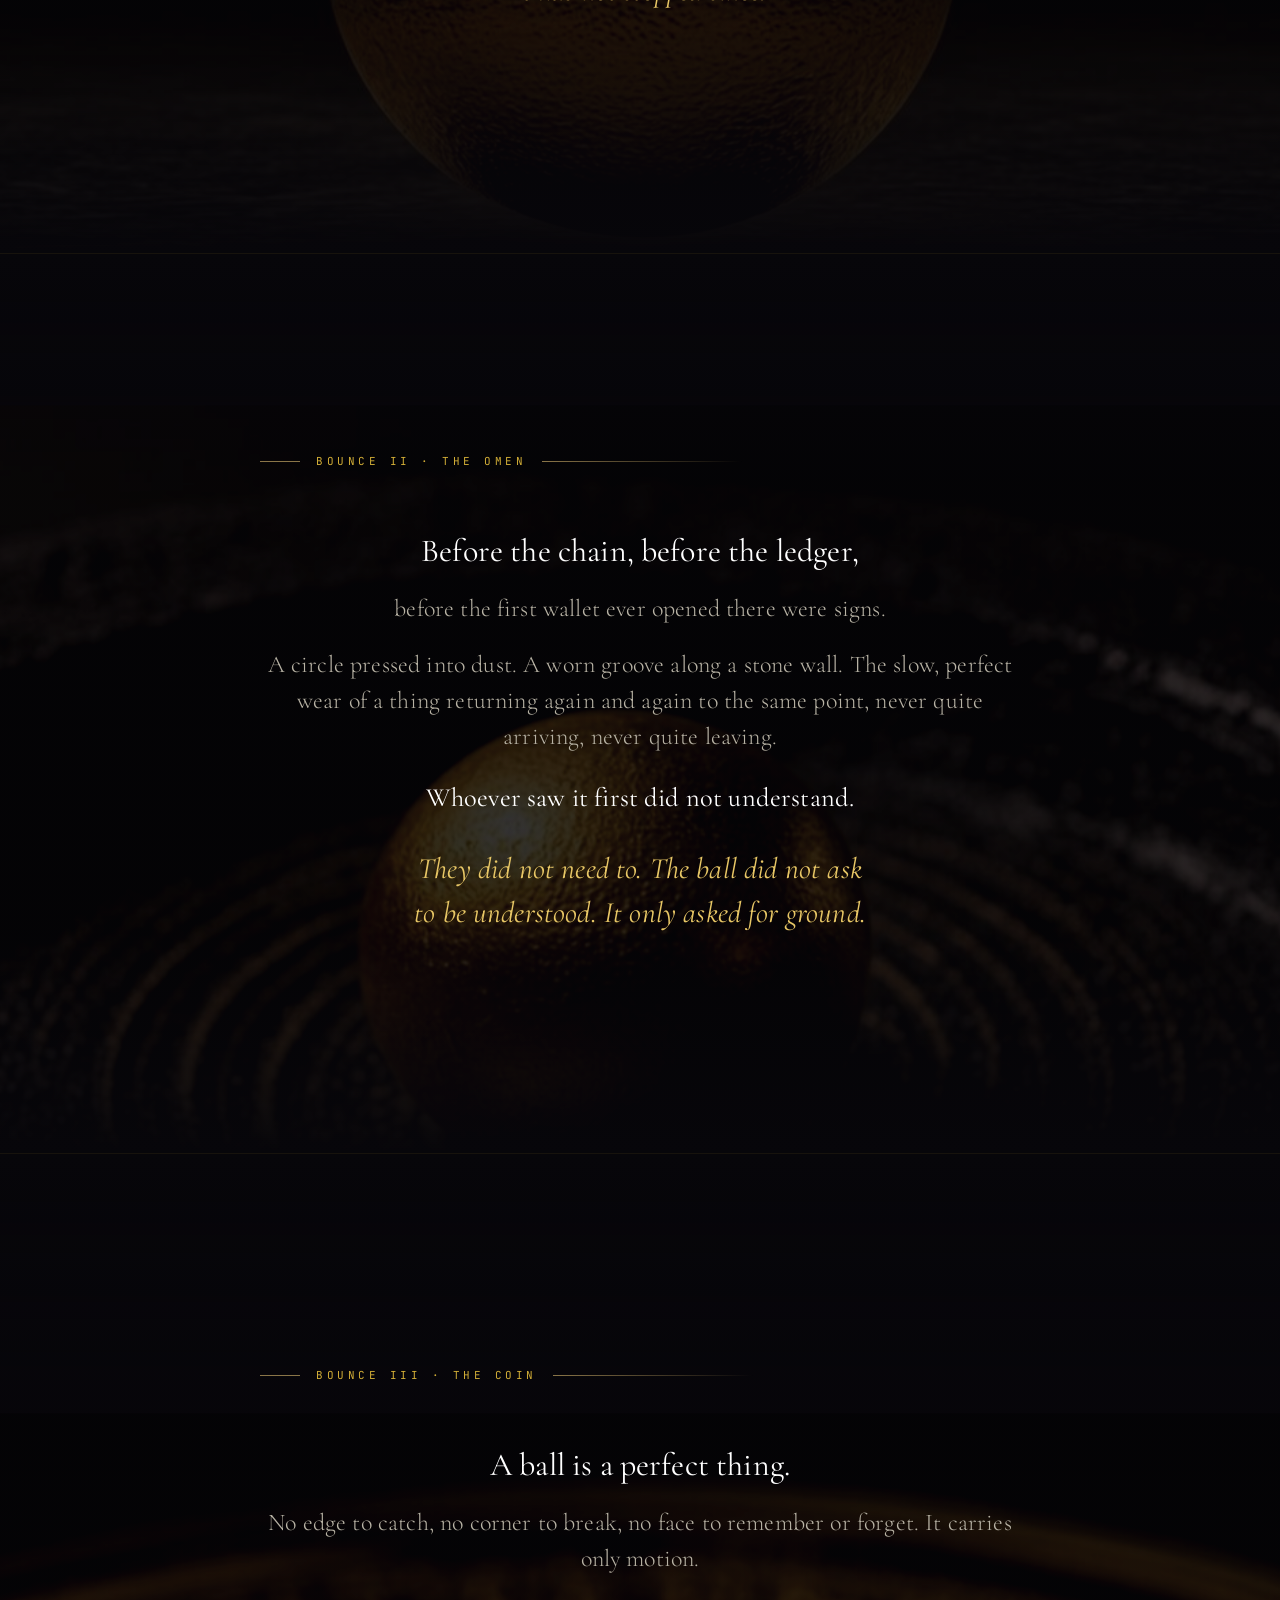
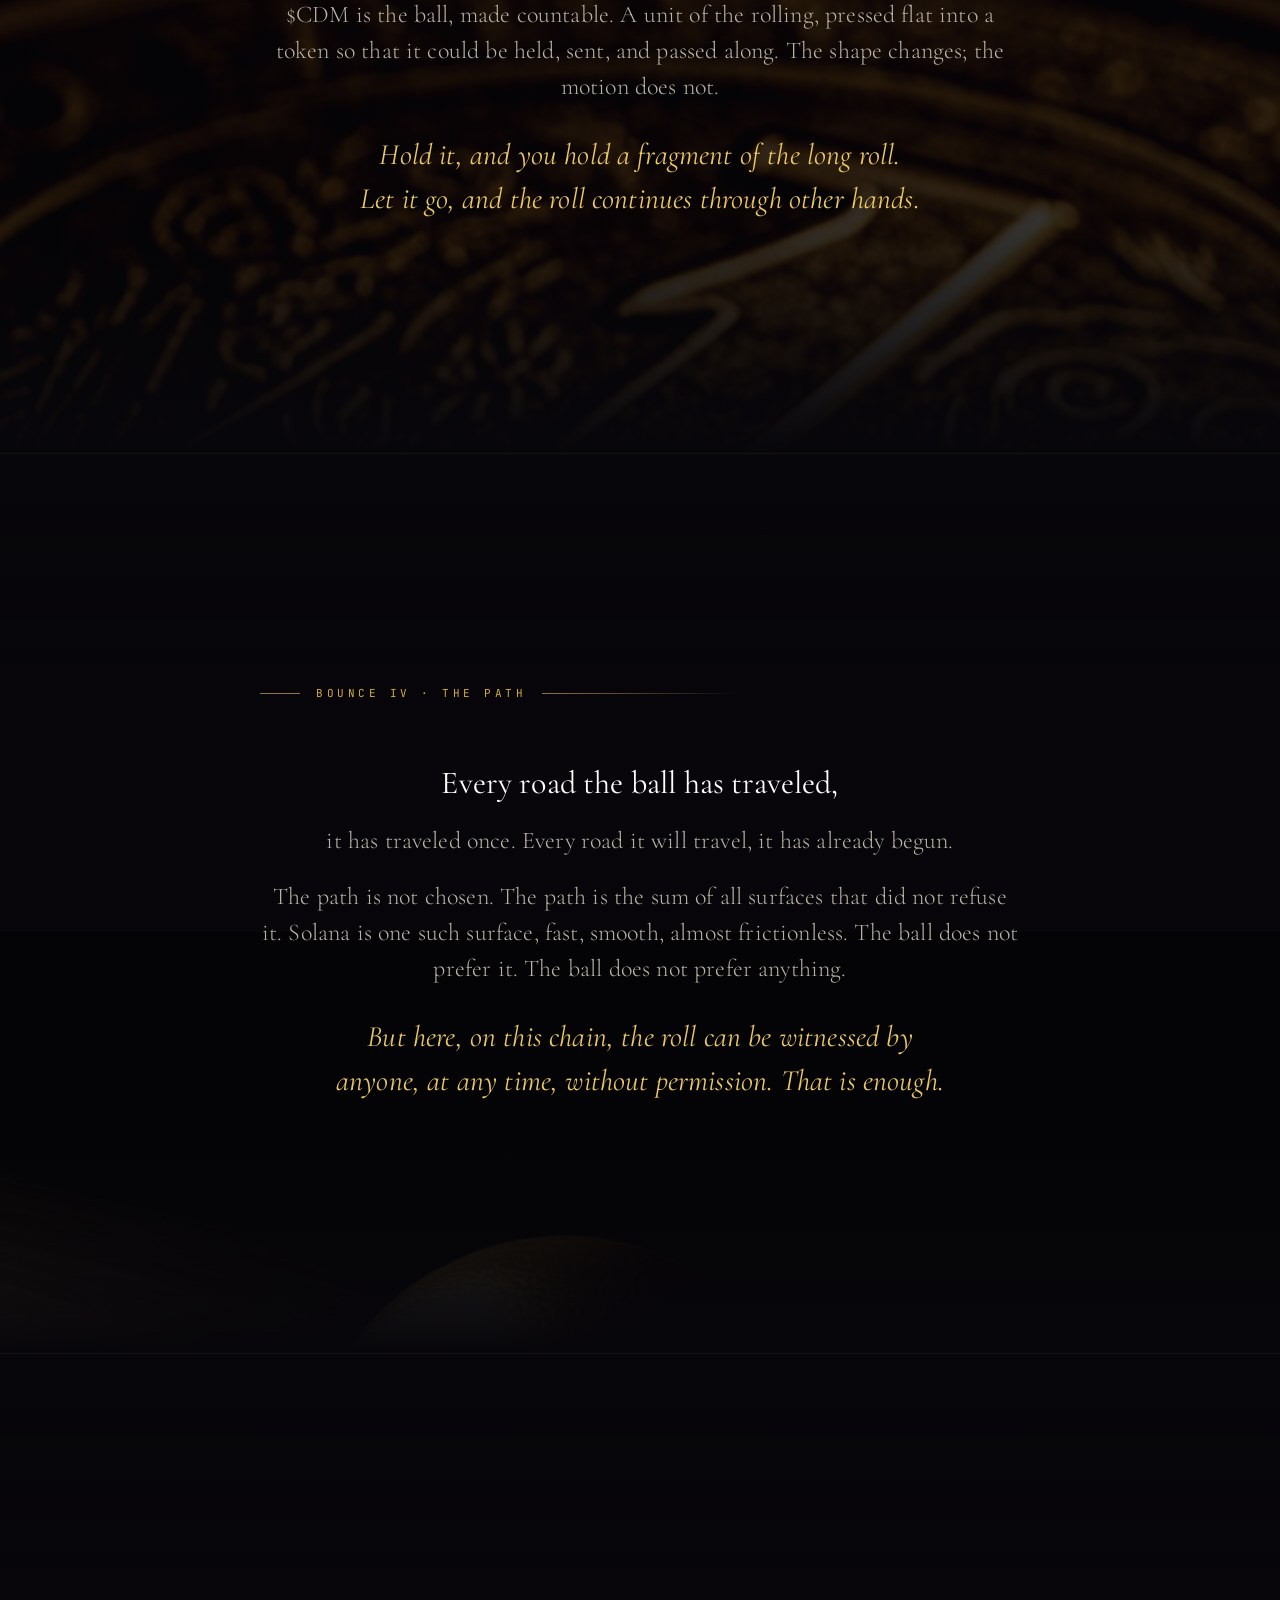
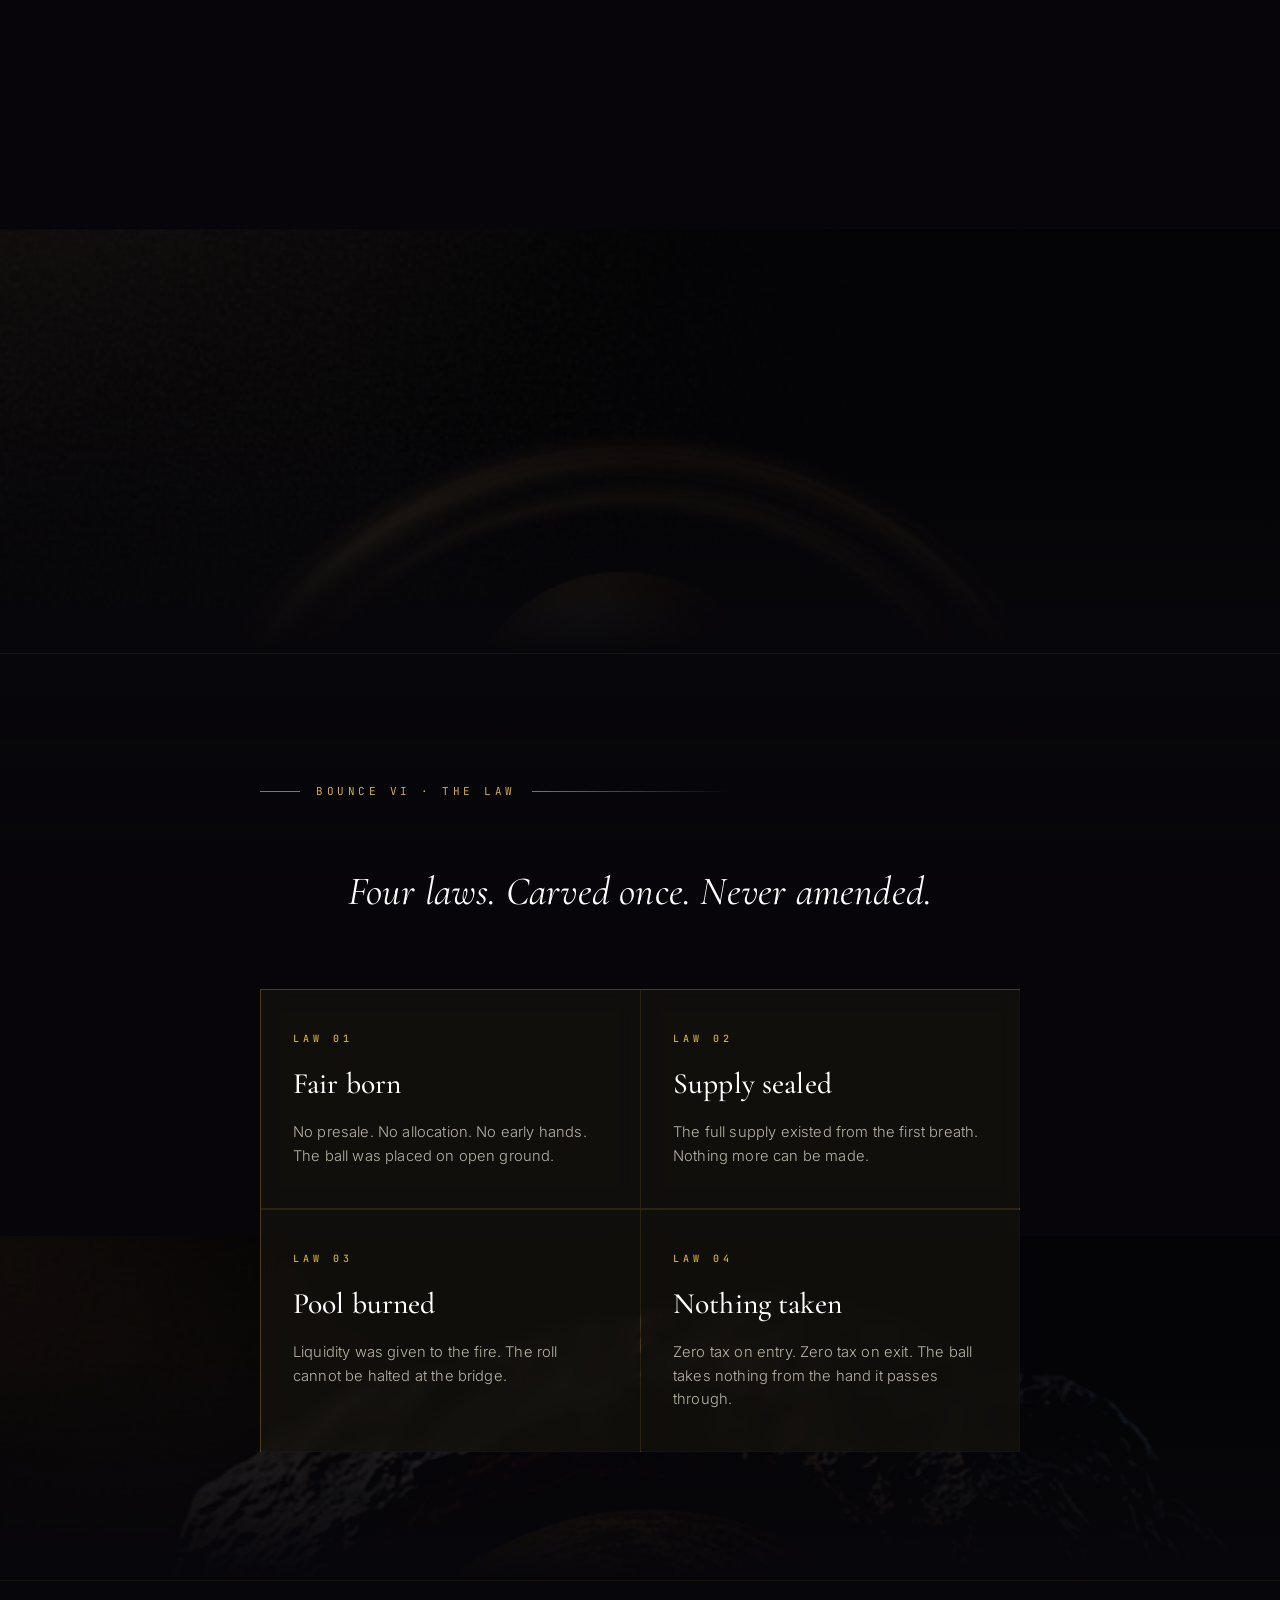
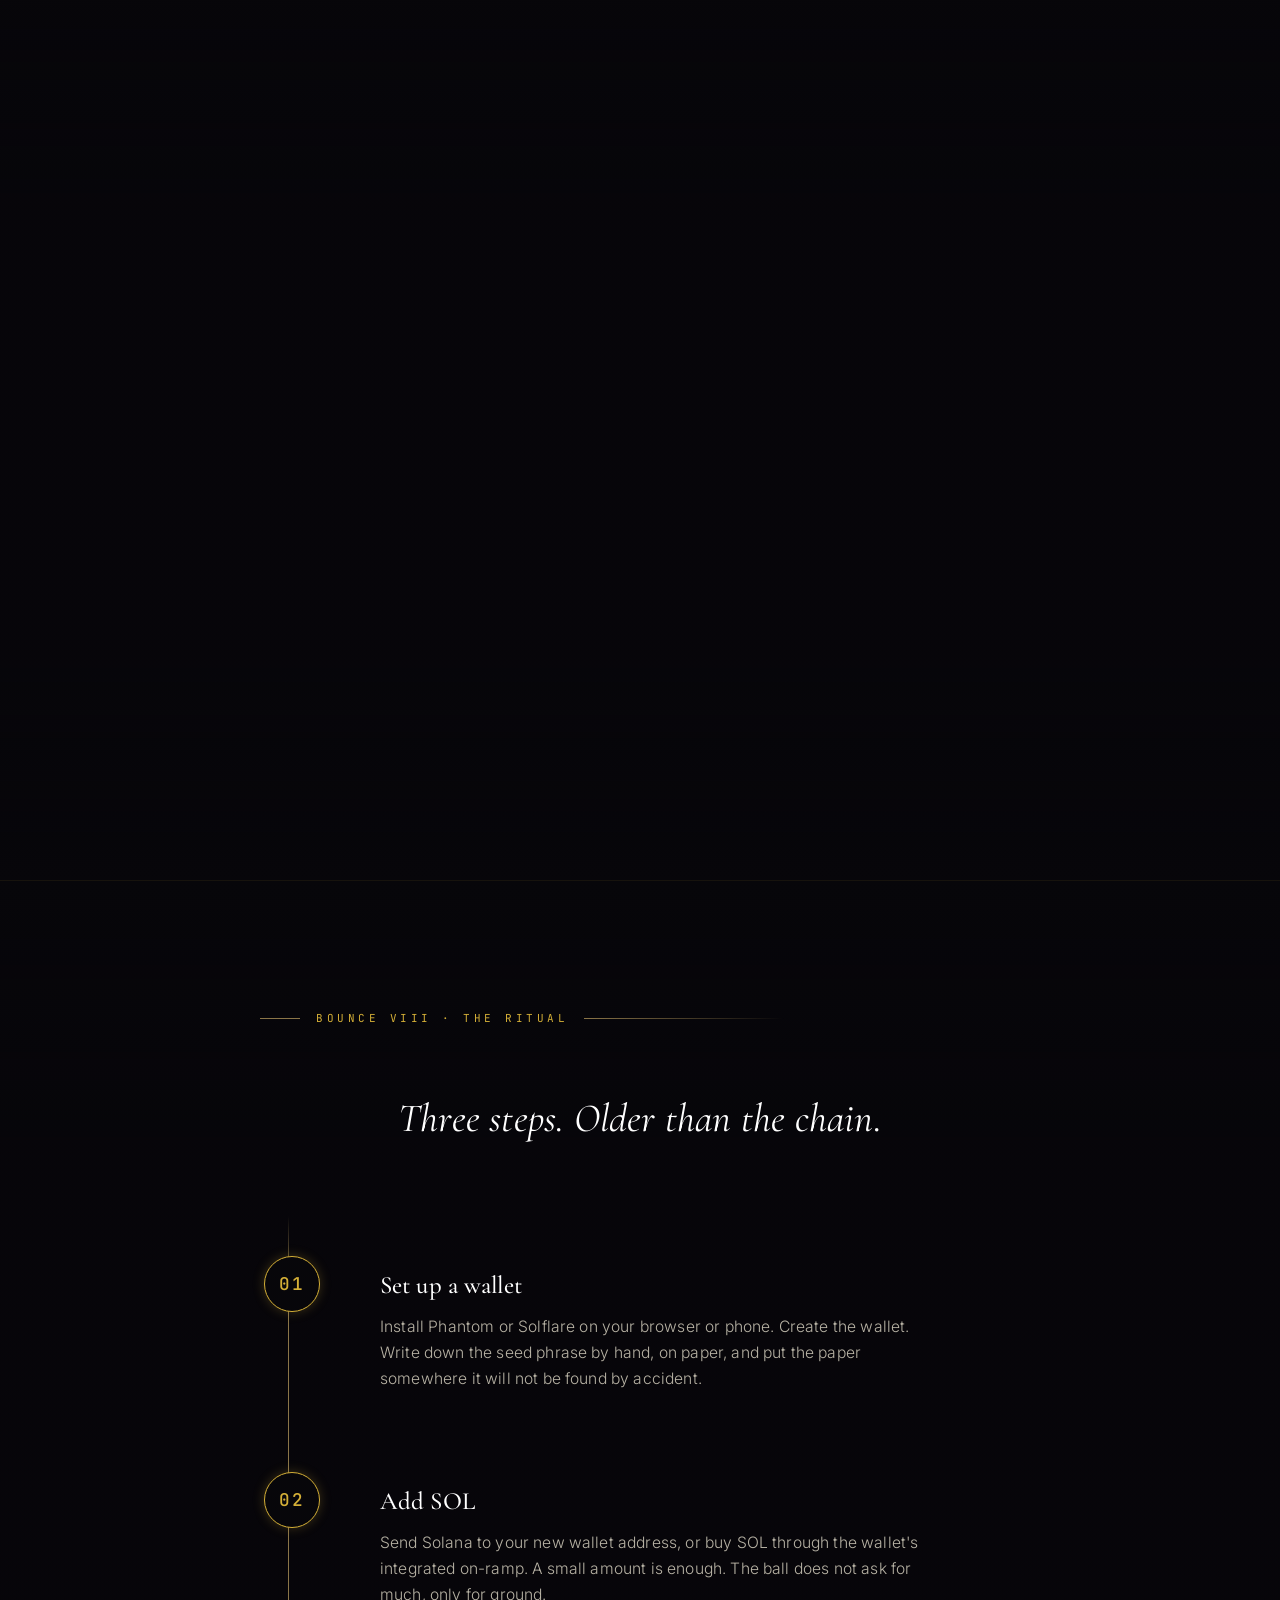
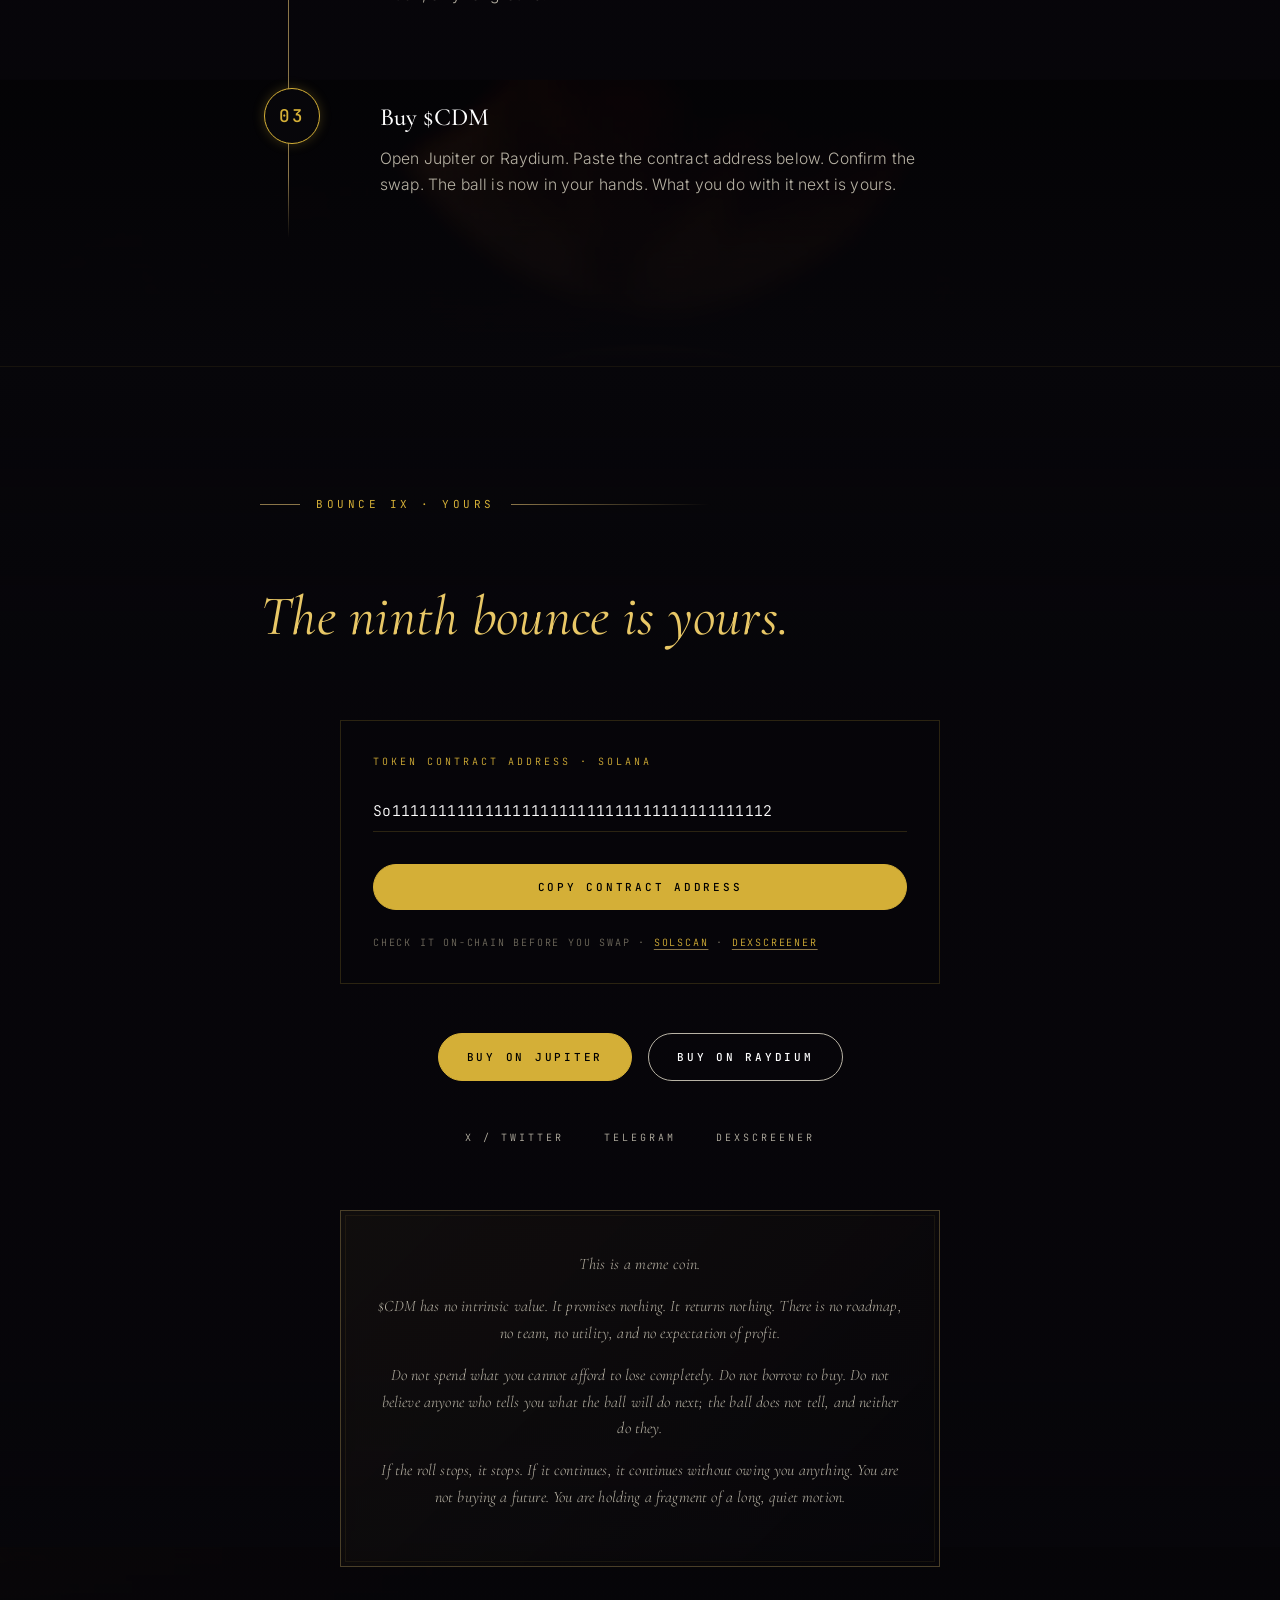
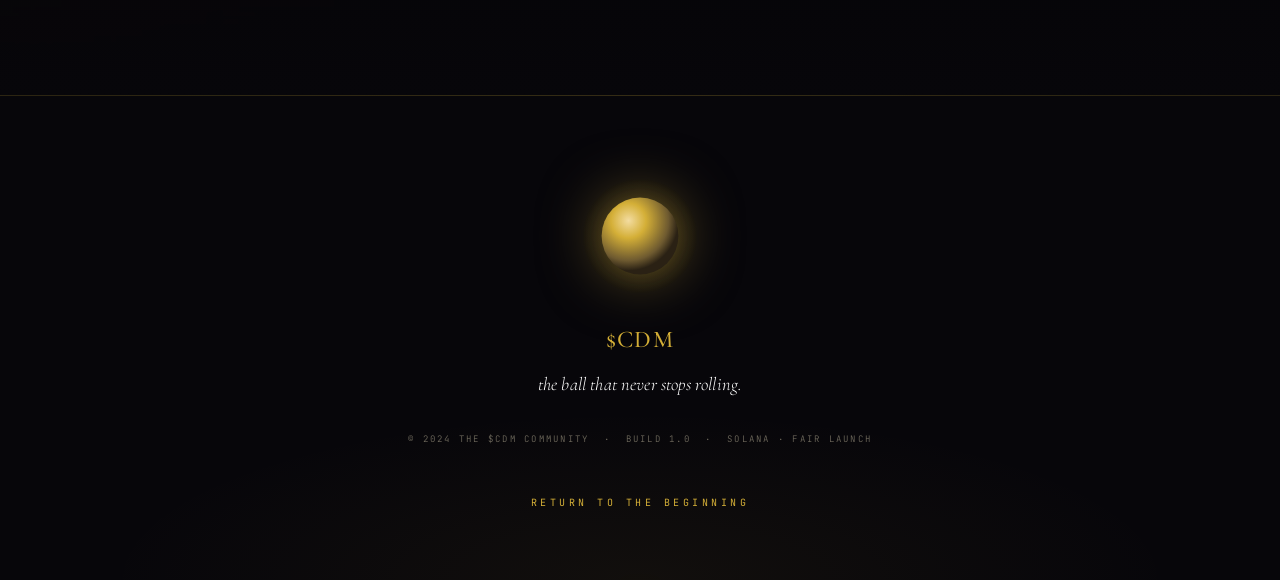
==== commit d562da58: "056cf8e7-56a3-466d-bf95-b2b4161a83e3" ====
--- a/download/index.html
+++ b/download/index.html
@@ -67,6 +67,11 @@
 
 <!-- Grain overlay -->
 <div class="grain" aria-hidden="true"></div>
+
+<!-- Cursor ball — tiny gold ball that follows the pointer -->
+<div class="cursor-ball" aria-hidden="true">
+  <svg class="cursor-ball-icon"><use href="#ball-dot"/></svg>
+</div>
 
 <!-- Rolling ball progress (top edge — a physical groove the ball rolls along) -->
 <div class="progress-track" aria-hidden="true">
--- a/download/cdm.css
+++ b/download/cdm.css
@@ -127,6 +127,38 @@
 @keyframes ballSpin {
   from { transform: rotate(0deg); }
   to   { transform: rotate(360deg); }
+}
+
+/* ===== Cursor ball — tiny gold ball that follows the pointer ===== */
+.cursor-ball {
+  position: fixed;
+  top: 0;
+  left: 0;
+  width: 18px;
+  height: 18px;
+  margin: -9px 0 0 -9px; /* center on pointer */
+  pointer-events: none;
+  z-index: 9999;
+  opacity: 0;
+  transition: opacity 0.4s ease;
+  will-change: transform;
+}
+.cursor-ball.visible { opacity: 1; }
+
+.cursor-ball-icon {
+  width: 100%;
+  height: 100%;
+  filter: drop-shadow(0 0 6px rgba(212, 175, 55, 0.7));
+  animation: cursorBallSpin 1.8s linear infinite;
+}
+@keyframes cursorBallSpin {
+  from { transform: rotate(0deg); }
+  to   { transform: rotate(360deg); }
+}
+
+/* Hide on touch devices */
+@media (hover: none), (pointer: coarse) {
+  .cursor-ball { display: none; }
 }
 
 /* ===== Side rail — Roman numerals only ===== */
